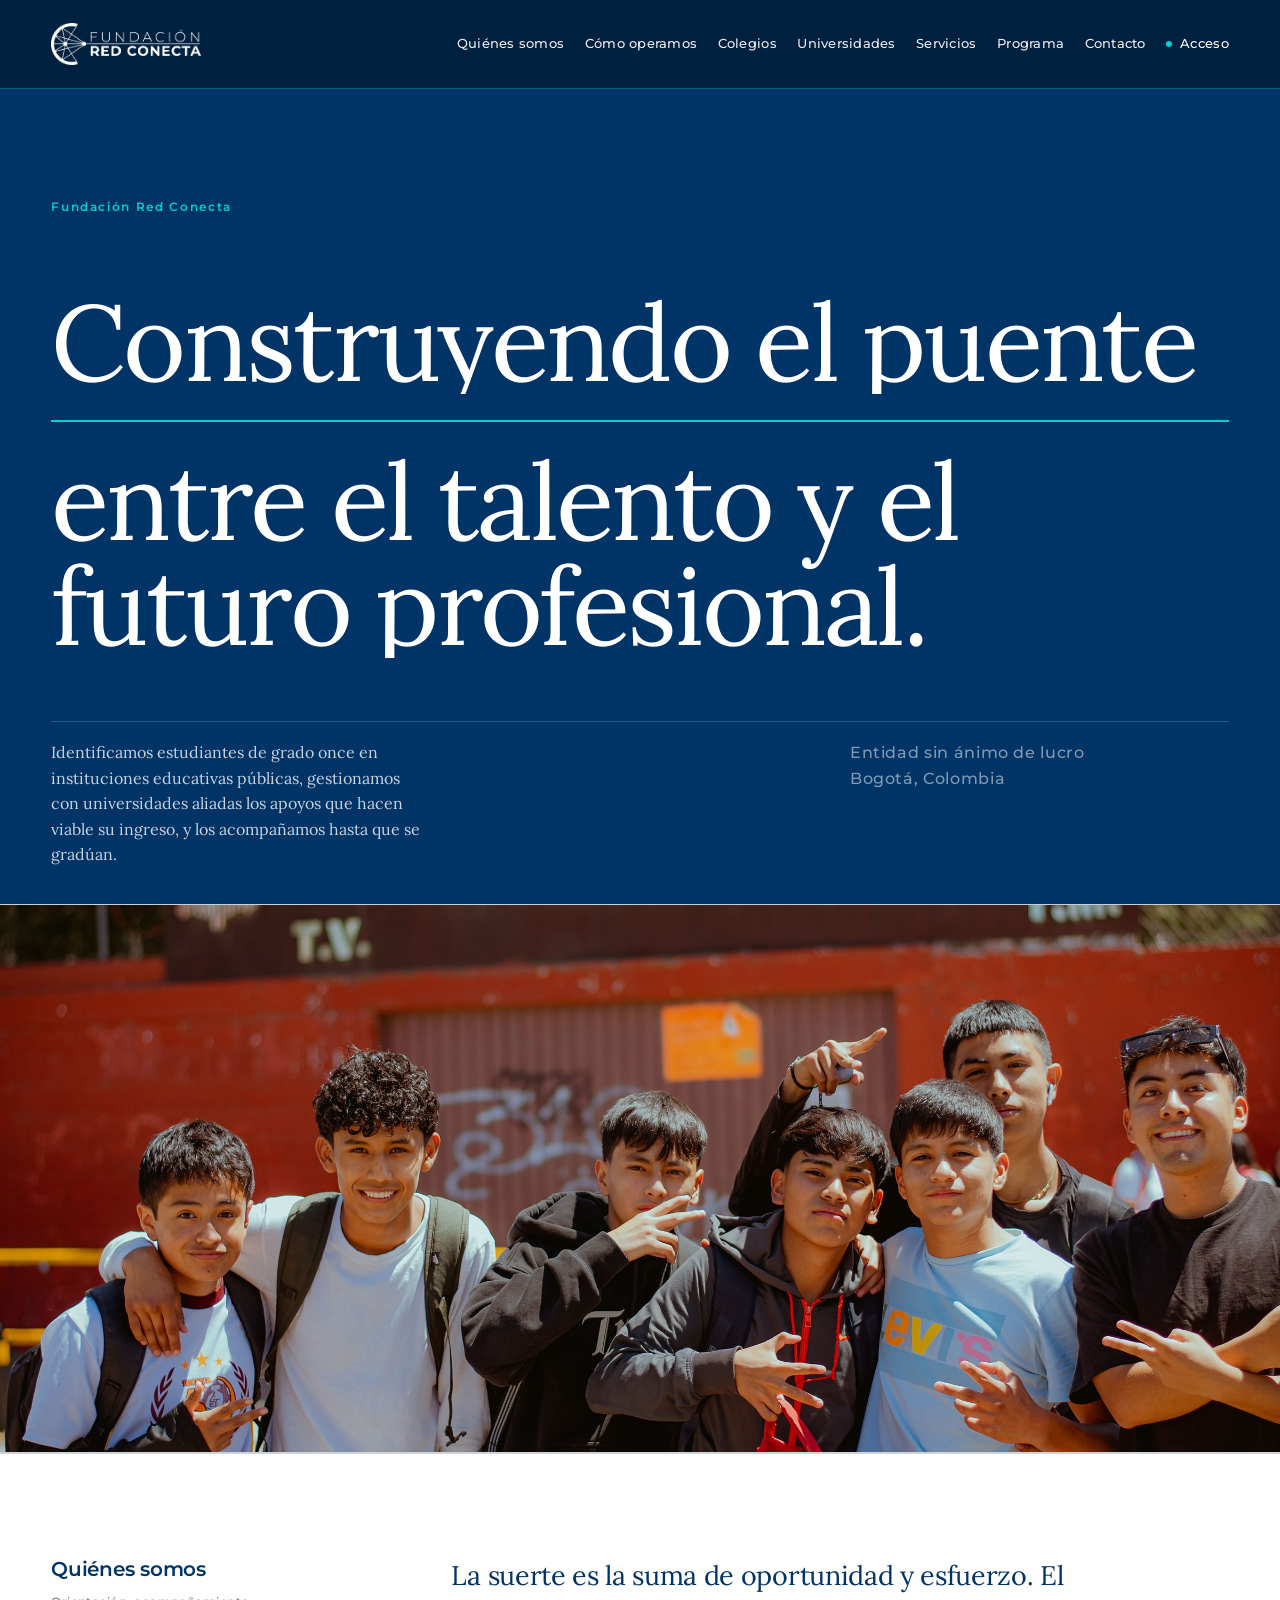
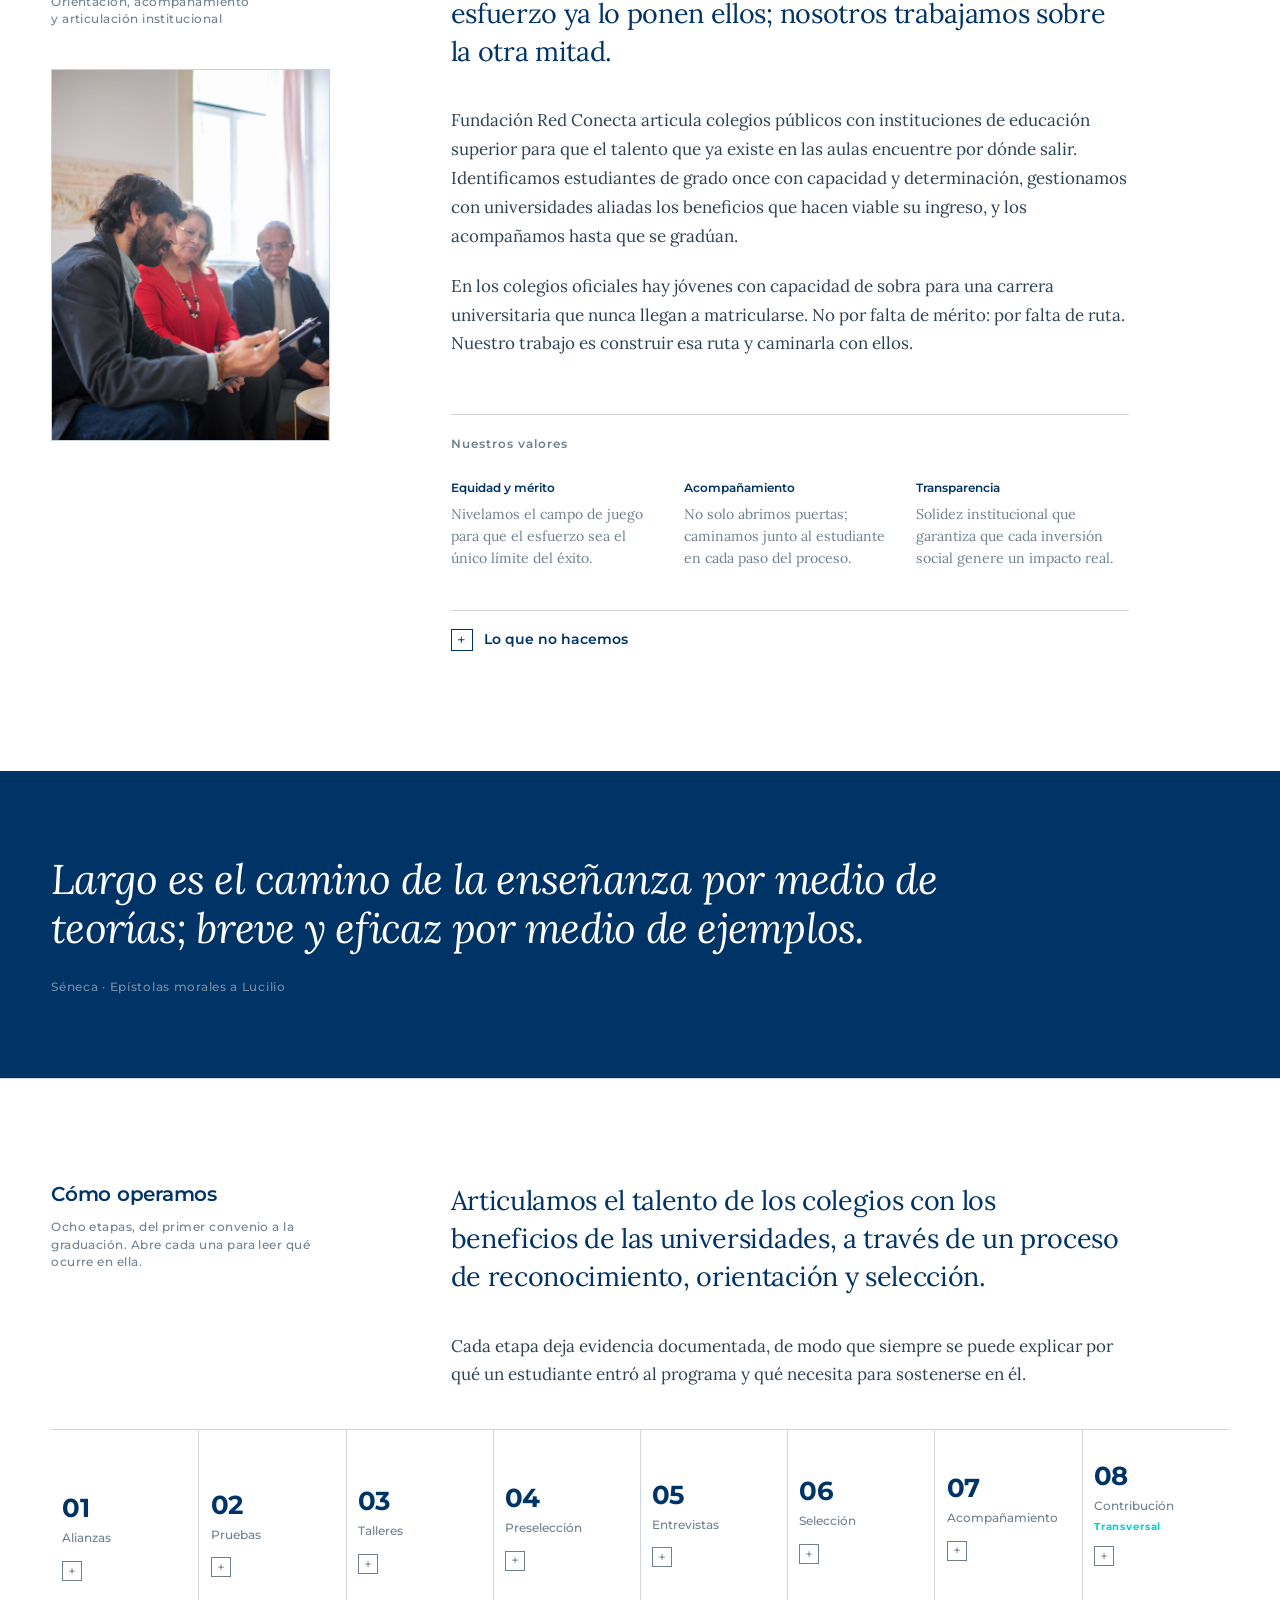
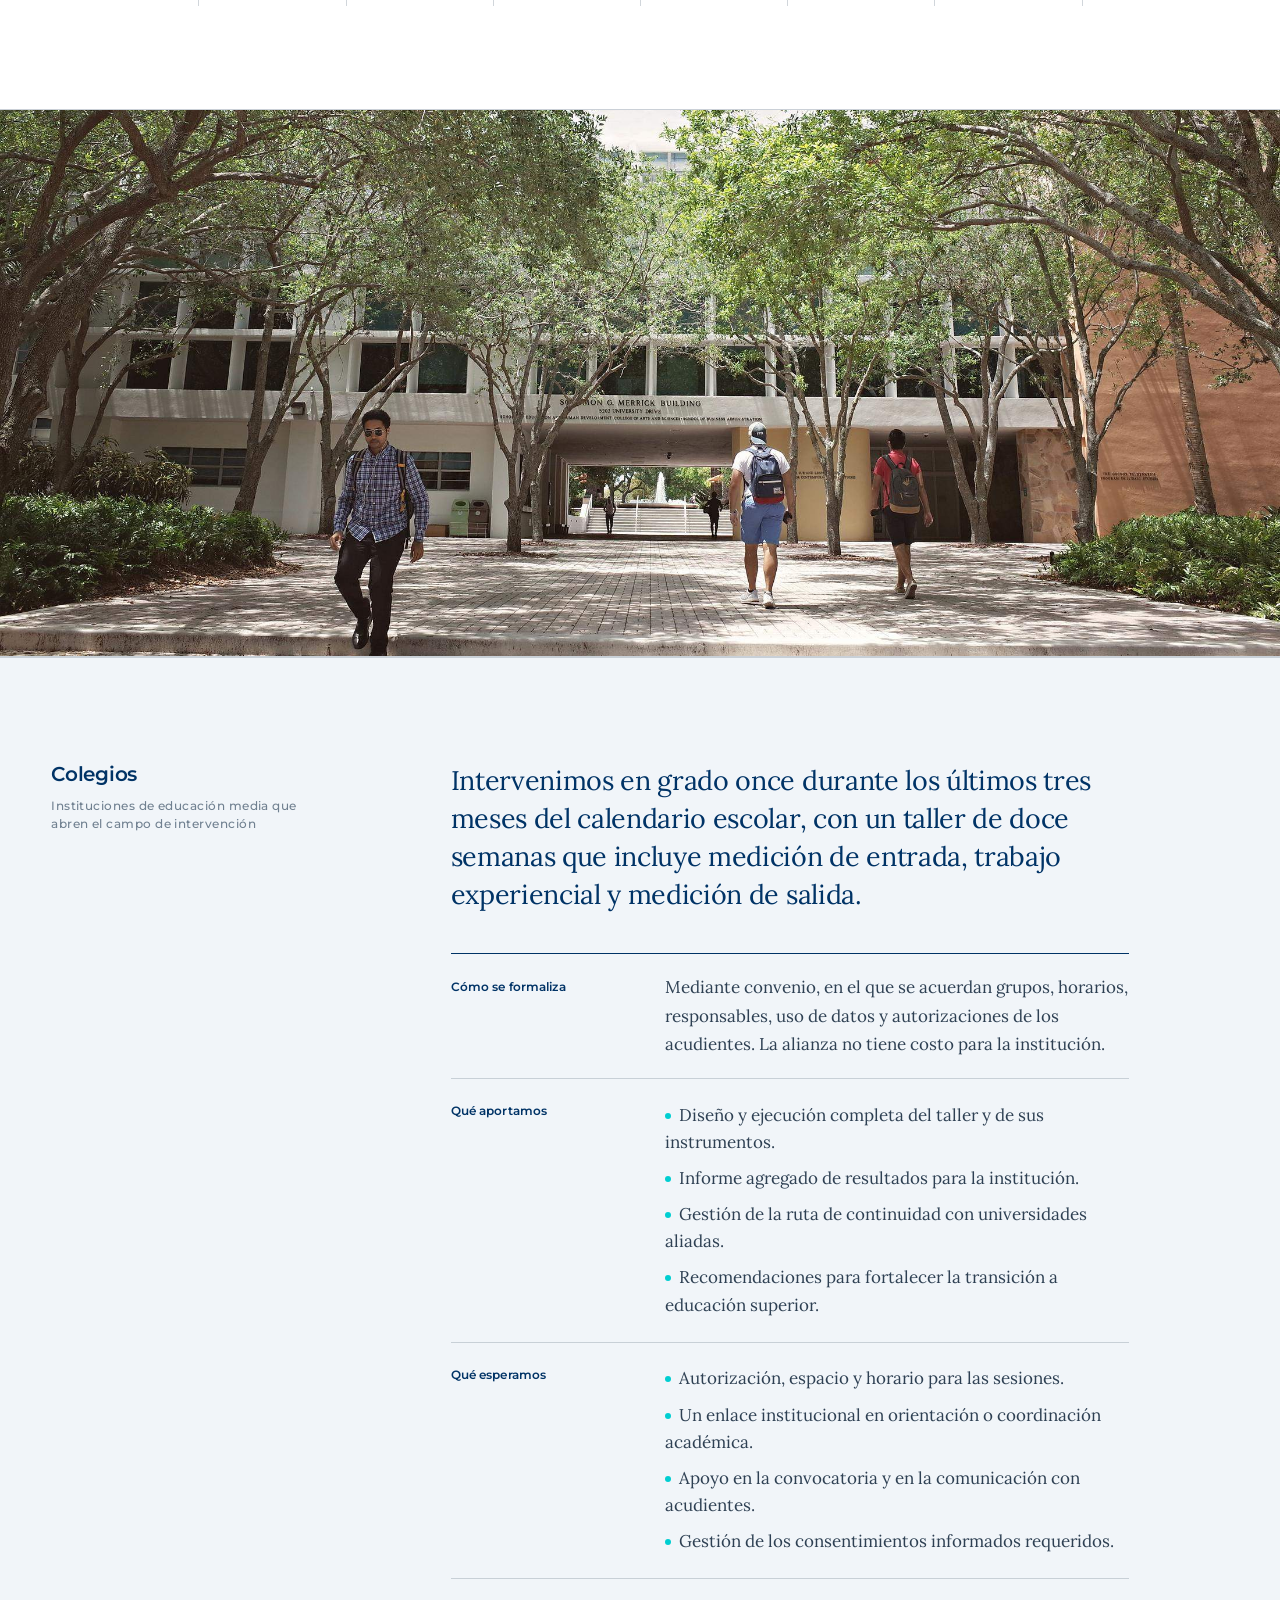
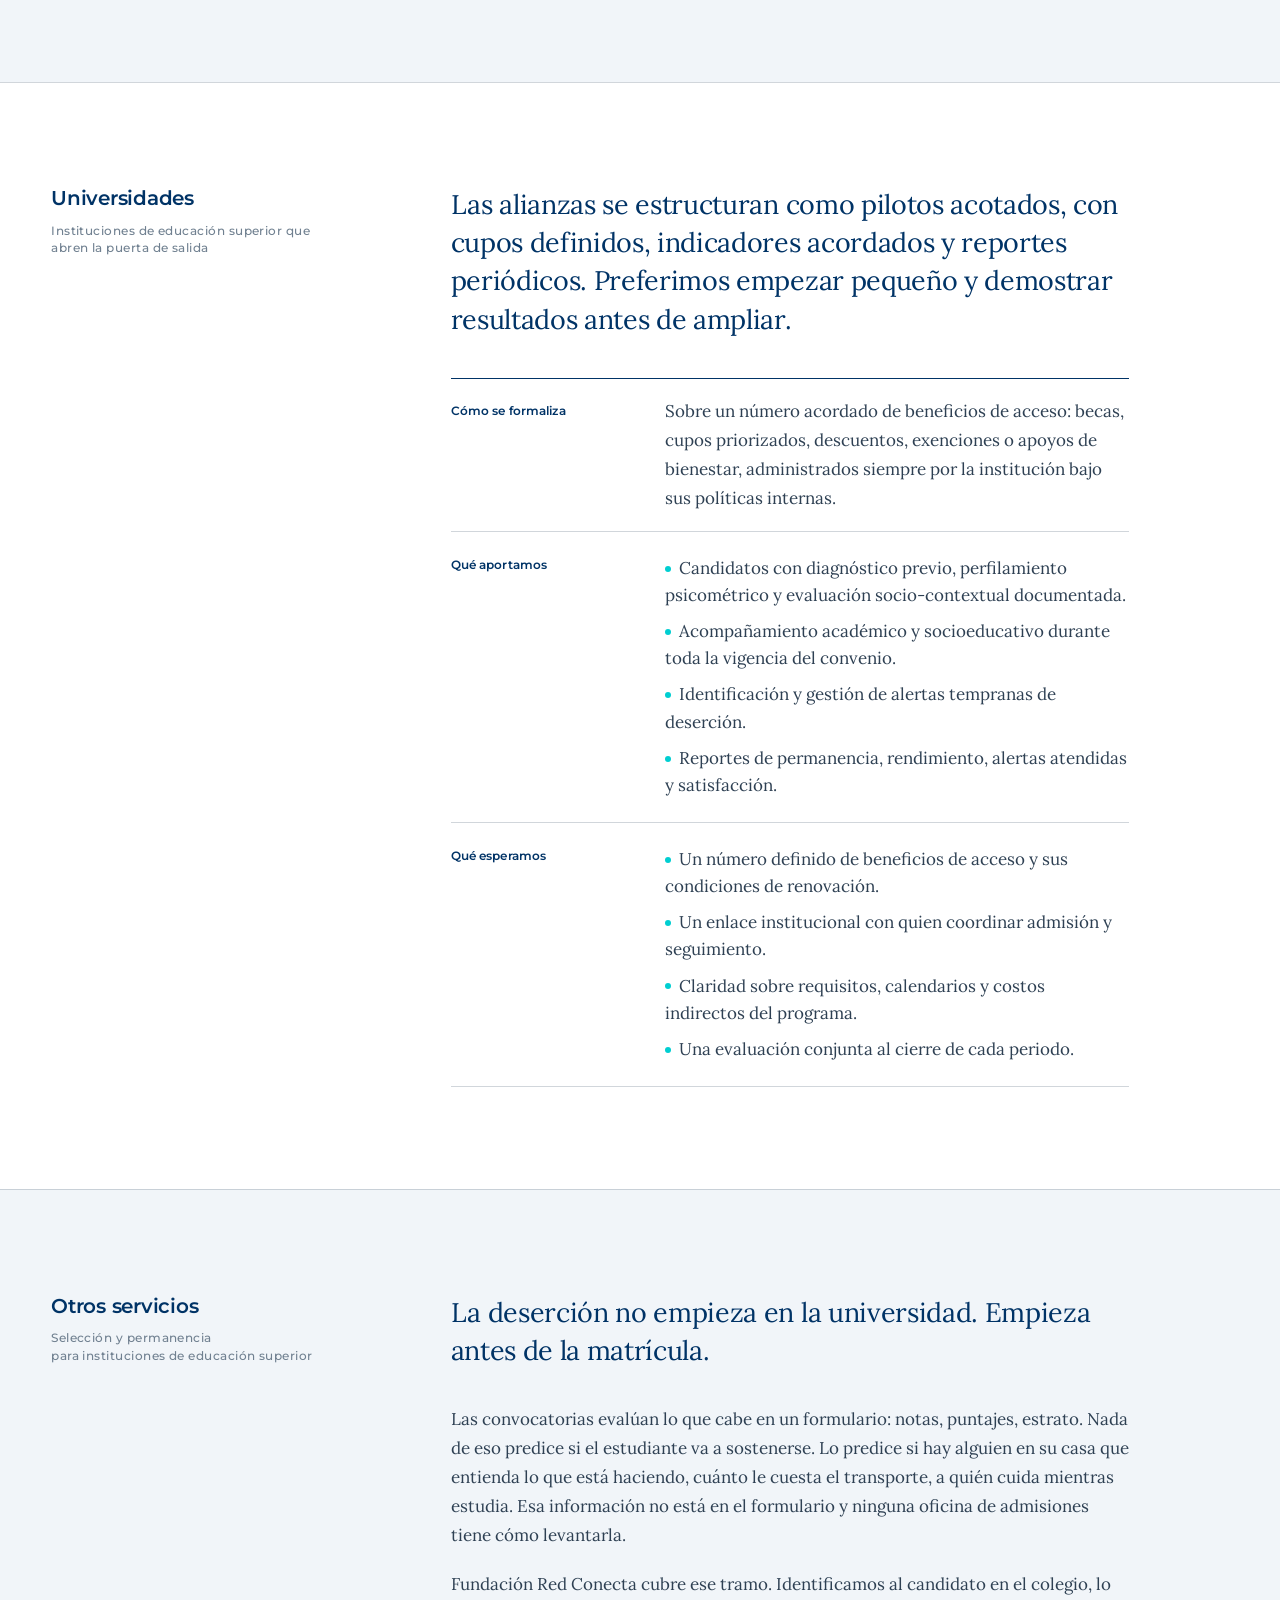
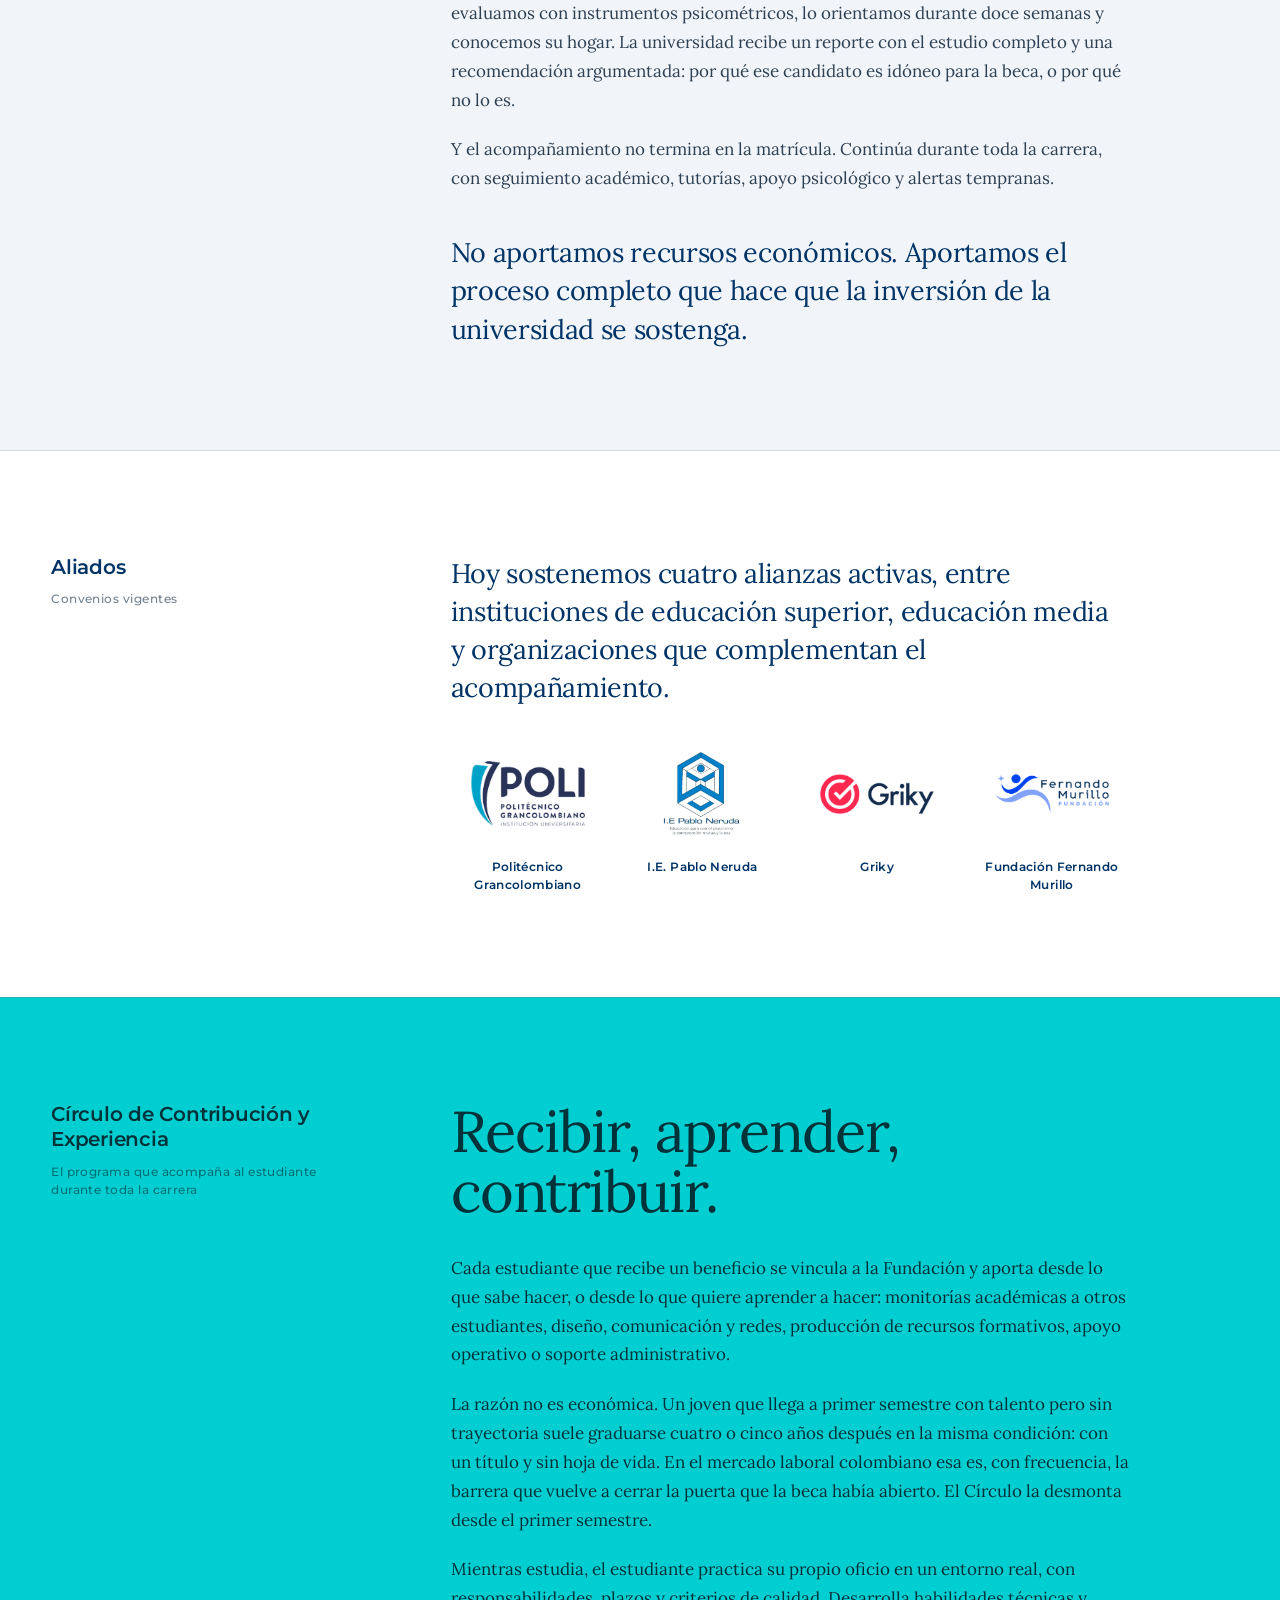
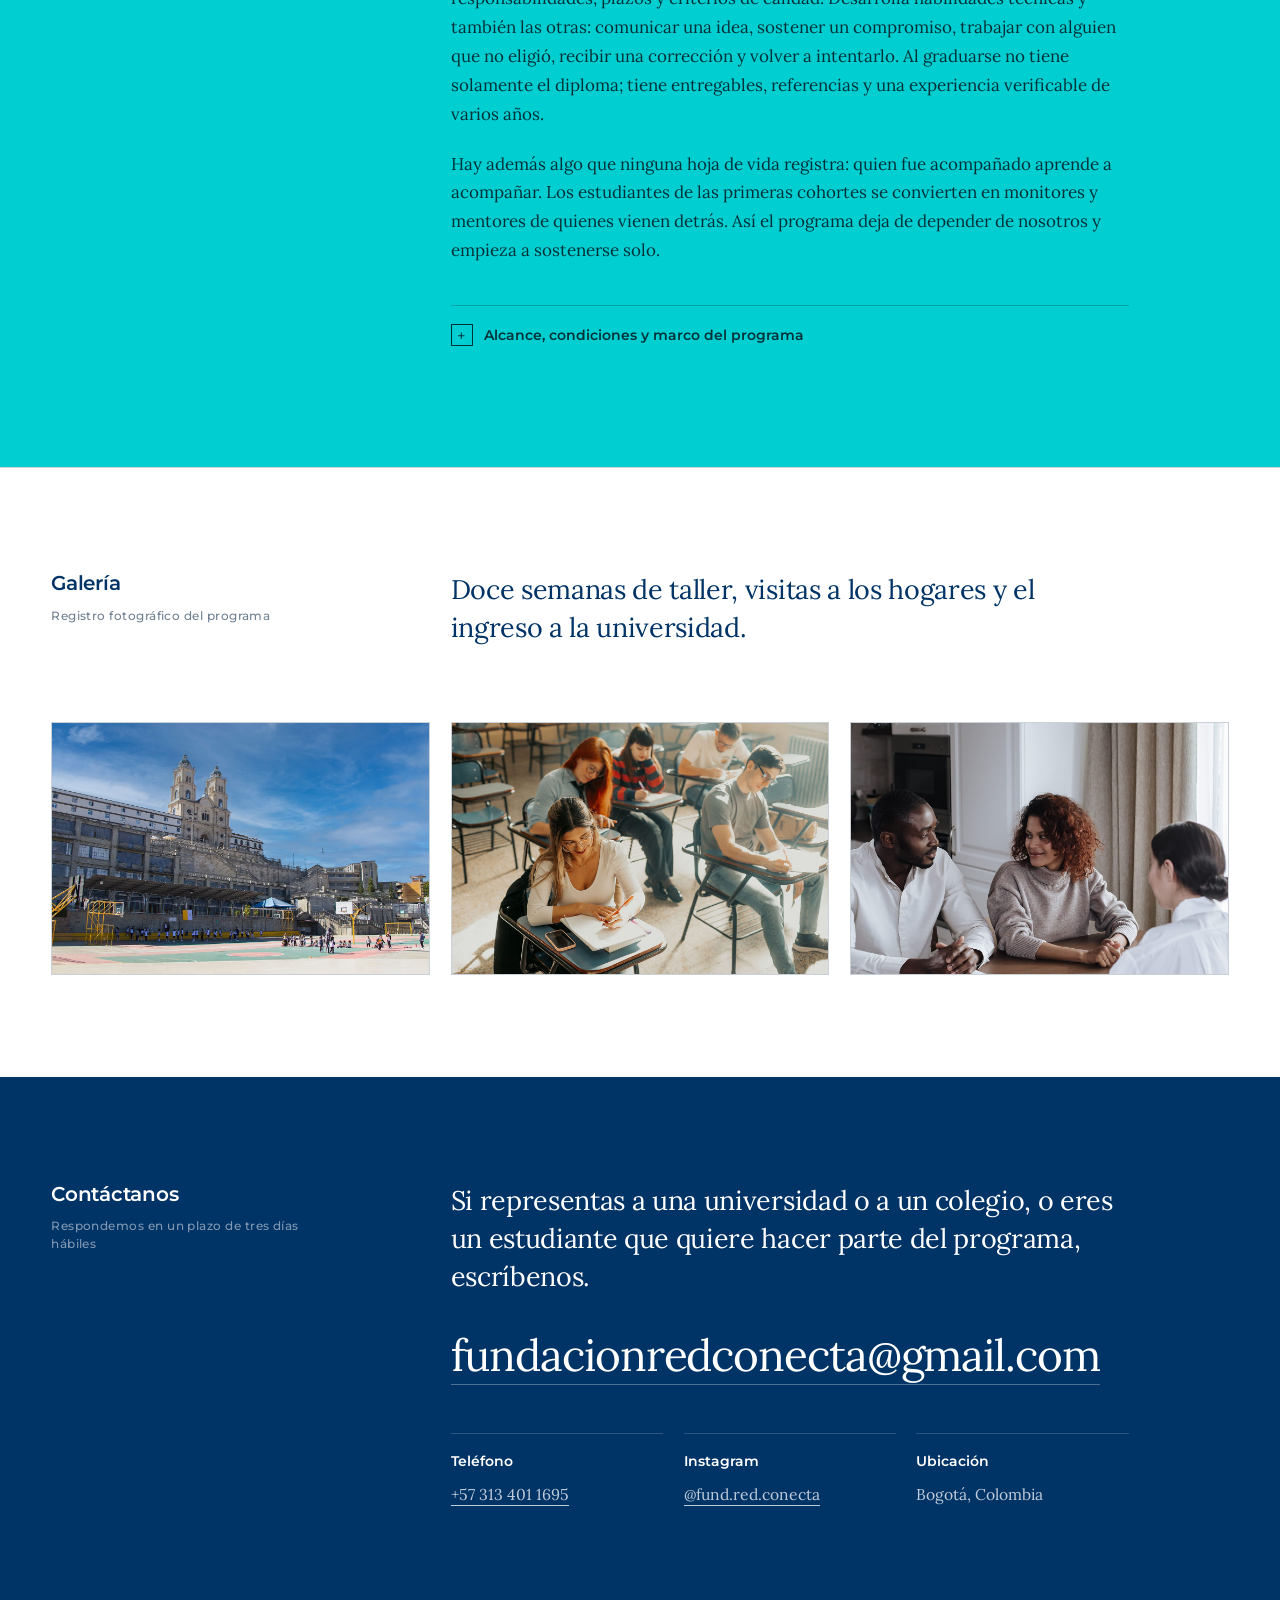
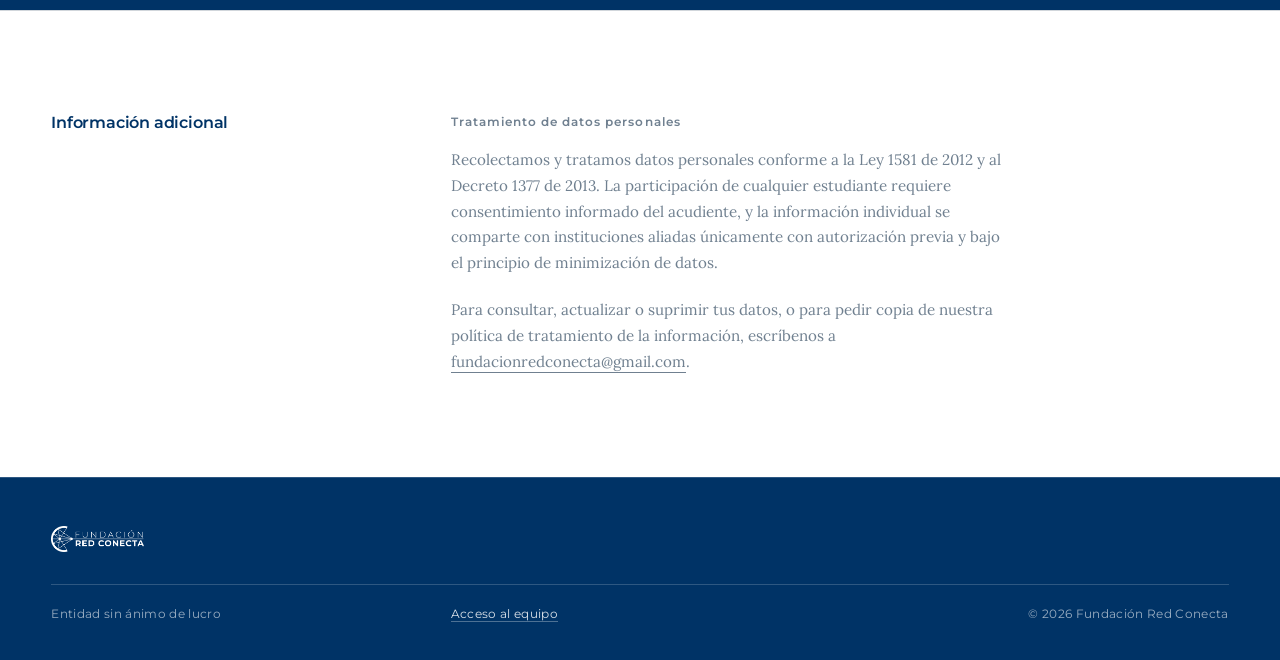
==== index.html @ 5cb2197d "Add files via upload" ====
<!DOCTYPE html>
<html lang="es">
<head>
<meta charset="utf-8">
<meta name="viewport" content="width=device-width, initial-scale=1">
<title>Fundación Red Conecta — Construyendo el puente entre el talento y el futuro profesional</title>
<meta name="description" content="Fundación Red Conecta conecta a estudiantes de grado once de instituciones públicas con becas y acompañamiento en educación superior, mediante alianzas con universidades y colegios.">
<link rel="icon" href="assets/favicon.png" type="image/png">
<link rel="apple-touch-icon" href="assets/favicon-180.png">
<link rel="canonical" href="https://fundacionredconecta.org/">
<meta property="og:type" content="website">
<meta property="og:site_name" content="Fundación Red Conecta">
<meta property="og:locale" content="es_CO">
<meta property="og:url" content="https://fundacionredconecta.org/">
<meta property="og:title" content="Fundación Red Conecta — Construyendo el puente entre el talento y el futuro profesional">
<meta property="og:description" content="Articulamos colegios públicos con universidades para que estudiantes con talento accedan a la educación superior y se sostengan hasta graduarse.">
<meta property="og:image" content="https://fundacionredconecta.org/assets/fotos/compartir.jpg">
<meta property="og:image:width" content="1200">
<meta property="og:image:height" content="630">
<meta property="og:image:alt" content="Estudiantes de grado once a la salida de su colegio">
<meta name="twitter:card" content="summary_large_image">
<meta name="twitter:title" content="Fundación Red Conecta">
<meta name="twitter:description" content="Articulamos colegios públicos con universidades para que estudiantes con talento accedan a la educación superior y se sostengan hasta graduarse.">
<meta name="twitter:image" content="https://fundacionredconecta.org/assets/fotos/compartir.jpg">

<script type="application/ld+json">
{
  "@context": "https://schema.org",
  "@type": "NGO",
  "name": "Fundación Red Conecta",
  "alternateName": "Red Conecta",
  "url": "https://fundacionredconecta.org/",
  "logo": "https://fundacionredconecta.org/assets/favicon-512.png",
  "image": "https://fundacionredconecta.org/assets/fotos/compartir.jpg",
  "slogan": "Construyendo el puente entre el talento y el futuro profesional",
  "description": "Entidad sin ánimo de lucro que articula colegios públicos con instituciones de educación superior para promover el acceso, la permanencia y la proyección educativa y laboral de estudiantes con talento y oportunidades económicas limitadas.",
  "email": "fundacionredconecta@gmail.com",
  "telephone": "+573134011695",
  "address": {
    "@type": "PostalAddress",
    "addressLocality": "Bogotá",
    "addressCountry": "CO"
  },
  "areaServed": { "@type": "Country", "name": "Colombia" },
  "sameAs": ["https://www.instagram.com/fund.red.conecta/"],
  "knowsAbout": [
    "acceso a la educación superior",
    "permanencia estudiantil",
    "orientación vocacional",
    "prevención de la deserción universitaria",
    "becas universitarias"
  ]
}
</script>
<link rel="preconnect" href="https://fonts.googleapis.com">
<link rel="preconnect" href="https://fonts.gstatic.com" crossorigin>
<link href="https://fonts.googleapis.com/css2?family=Montserrat:wght@400;500;600;700&family=Lora:ital,wght@0,400;0,500;1,400;1,500&display=swap" rel="stylesheet">
<style>
:root{
  --tinta:#003366;
  --indigo:#2E4053;
  --turquesa:#00CED1;
  --acero:#708090;
  --nube:#F1F5F9;
  --papel:#FFFFFF;
  --hilo:rgba(112,128,144,.32);
  --hilo-claro:rgba(255,255,255,.18);
  --sans:'Montserrat',system-ui,sans-serif;
  --serif:'Lora',Georgia,serif;
  --margen:clamp(1.25rem,4vw,3.5rem);
  --canal:clamp(.75rem,1.6vw,1.5rem);
}
*{box-sizing:border-box}
html{scroll-behavior:smooth;-webkit-text-size-adjust:100%}
body{
  margin:0;background:var(--papel);color:var(--indigo);
  font-family:var(--serif);font-size:1.0625rem;line-height:1.7;
  -webkit-font-smoothing:antialiased;
}
img{max-width:100%;display:block}
a{color:inherit}
:focus-visible{outline:2px solid var(--turquesa);outline-offset:4px}

/* ---------------- retícula ---------------- */
.hoja{width:100%;padding-inline:var(--margen)}
.malla{
  display:grid;grid-template-columns:repeat(12,1fr);column-gap:var(--canal);
  max-width:1560px;margin-inline:auto;
}
.col-rotulo{grid-column:1 / 4}
.col-texto{grid-column:5 / 12}
.col-ancho{grid-column:1 / -1}
@media(max-width:900px){
  .col-rotulo,.col-texto{grid-column:1 / -1}
}

/* micro-tipografía */
.meta{
  font-family:var(--sans);font-size:.72rem;font-weight:500;letter-spacing:.04em;
  color:var(--acero);line-height:1.55;
}
.nodo::before{
  content:"";display:inline-block;width:6px;height:6px;border-radius:50%;
  background:var(--turquesa);margin-right:.55rem;vertical-align:.12em;
}

/* ---------------- cabecera ---------------- */
.cabecera{
  position:sticky;top:0;z-index:80;background:#00203F;
  border-bottom:1px solid rgba(0,206,209,.35);
}
.cabecera .fila{display:flex;align-items:center;gap:2rem;height:88px;max-width:1560px;margin-inline:auto}
.cabecera img{height:42px;width:auto}
.nav{margin-left:auto;display:flex;align-items:center;gap:clamp(.85rem,1.6vw,2rem);flex-wrap:nowrap}
.nav a{
  font-family:var(--sans);font-size:.83rem;font-weight:500;letter-spacing:.02em;
  color:rgba(255,255,255,.92);text-decoration:none;padding-block:.4rem;white-space:nowrap;
  border-bottom:1px solid transparent;
}
.nav a:hover{color:#fff;border-bottom-color:var(--turquesa)}
.nav .acceso{color:#fff}
.nav .acceso::before{
  content:"";display:inline-block;width:6px;height:6px;border-radius:50%;
  background:var(--turquesa);margin-right:.5rem;vertical-align:.1em;
}
@media(max-width:1180px){.nav a{font-size:.78rem}}

/* ---------------- portada ---------------- */
.portada{
  background:var(--tinta);color:#fff;
  min-height:calc(100svh - 88px);display:flex;flex-direction:column;justify-content:flex-end;
  padding-block:clamp(4rem,12vh,8rem) clamp(1.5rem,4vh,2.5rem);
}
.titular{
  font-family:var(--serif);font-weight:400;
  font-size:clamp(2.6rem,8.4vw,7.4rem);line-height:.98;letter-spacing:-.025em;
  margin:0;
}
.titular .oculta{display:block;overflow:hidden}
.titular .oculta > span{display:block;transform:translateY(102%);animation:sube .95s cubic-bezier(.22,1,.36,1) forwards}
.titular .oculta:nth-child(1) > span{animation-delay:.05s}
.titular .oculta:nth-child(3) > span{animation-delay:.22s}
@keyframes sube{to{transform:translateY(0)}}
.regla{
  height:2px;background:var(--turquesa);margin:clamp(.9rem,2vw,1.6rem) 0;
  width:100%;transform-origin:left;transform:scaleX(0);
  animation:traza 1.1s cubic-bezier(.22,1,.36,1) .35s forwards;
}
@keyframes traza{to{transform:scaleX(1)}}
@media(prefers-reduced-motion:reduce){
  html{scroll-behavior:auto}
  .titular .oculta > span{transform:none;animation:none}
  .regla{transform:none;animation:none}
}
.entrada{
  font-family:var(--sans);font-size:.74rem;font-weight:600;letter-spacing:.14em;
  color:var(--turquesa);margin:0 0 clamp(2.5rem,8vh,5rem);
}
.pie-portada{
  margin-top:clamp(2.5rem,7vh,4.5rem);padding-top:1.1rem;border-top:1px solid var(--hilo-claro);
  display:grid;grid-template-columns:repeat(12,1fr);column-gap:var(--canal);row-gap:1.25rem;
  max-width:1560px;margin-inline:auto;width:100%;
}
.pie-portada .bloque{grid-column:span 4}
.pie-portada .bloque:last-child{grid-column:9 / -1}
@media(max-width:900px){.pie-portada .bloque,.pie-portada .bloque:last-child{grid-column:1 / -1}}
.pie-portada p{margin:0;color:rgba(255,255,255,.78);font-size:1rem;line-height:1.6}
.pie-portada .meta{color:rgba(255,255,255,.5)}

/* ---------------- secciones ---------------- */
.seccion{border-top:1px solid var(--hilo);padding-block:clamp(3.5rem,8vw,7rem)}
.seccion.oscura{background:var(--tinta);color:#fff;border-top-color:transparent}
.seccion.suave{background:var(--nube)}
.rotulo{position:sticky;top:118px;align-self:start}
@media(max-width:900px){.rotulo{position:static;margin-bottom:2rem}}
.rotulo h2{
  font-family:var(--sans);font-size:1.28rem;font-weight:600;color:var(--tinta);
  margin:0 0 .75rem;letter-spacing:-.012em;line-height:1.25;
}
.oscura .rotulo h2{color:#fff}
.oscura .meta{color:rgba(255,255,255,.5)}

.entradilla{
  font-family:var(--serif);font-size:clamp(1.25rem,2.1vw,1.72rem);line-height:1.42;
  color:var(--tinta);margin:0 0 2.25rem;letter-spacing:-.012em;
}
.oscura .entradilla{color:#fff}
.parrafo{max-width:62ch;margin:0 0 1.3rem}
.parrafo:last-child{margin-bottom:0}
h3{
  font-family:var(--sans);font-size:.82rem;font-weight:600;letter-spacing:.02em;
  color:var(--tinta);margin:2.75rem 0 1rem;padding-top:.9rem;border-top:1px solid var(--hilo);
}
.oscura h3{color:#fff;border-top-color:var(--hilo-claro)}

.lista{list-style:none;margin:0;padding:0;max-width:62ch}
.lista li{padding:.7rem 0;border-bottom:1px solid var(--hilo);font-size:1.02rem;line-height:1.6}
.oscura .lista li{border-bottom-color:var(--hilo-claro)}

/* valores en tres columnas */
.tercios{display:grid;grid-template-columns:repeat(3,1fr);column-gap:var(--canal);row-gap:2rem;margin-top:.5rem}
@media(max-width:820px){.tercios{grid-template-columns:1fr}}
.tercios > div{border-top:1px solid var(--hilo);padding-top:1rem}
.tercios h4{font-family:var(--sans);font-size:.88rem;font-weight:600;color:var(--tinta);margin:0 0 .5rem}
.tercios p{margin:0;font-size:.98rem;line-height:1.6}

/* ---------------- declaración ---------------- */
.declaracion{background:var(--tinta);color:#fff;padding-block:clamp(3rem,6.5vw,5.25rem)}
.declaracion p{
  font-family:var(--serif);font-style:italic;font-weight:400;
  font-size:clamp(1.4rem,3.35vw,2.6rem);line-height:1.18;letter-spacing:-.018em;
  margin:0;max-width:36ch;
}
.declaracion .firma{
  font-style:normal;font-family:var(--sans);font-size:.74rem;font-weight:500;
  letter-spacing:.06em;color:rgba(255,255,255,.45);margin-top:1.75rem;max-width:none;
}

/* ---------------- ruta de 8 etapas ---------------- */
.tira{display:grid;grid-template-columns:repeat(8,1fr);border-top:1px solid var(--hilo);margin-top:2.5rem}
.tira button{
  appearance:none;background:none;border:0;border-left:1px solid var(--hilo);
  text-align:left;cursor:pointer;font-family:var(--sans);color:var(--acero);
  padding:1.1rem .7rem 1.6rem;display:block;
}
.tira button:first-child{border-left:0}
.tira button:hover{background:rgba(0,206,209,.07)}
.tira .cifra{display:block;font-size:1.65rem;font-weight:700;color:var(--tinta);line-height:1;letter-spacing:-.03em}
.tira .rot{display:block;font-size:.74rem;font-weight:500;margin-top:.6rem;line-height:1.3}
.tira button[aria-selected="true"] .cifra{color:var(--turquesa)}
.tira button[aria-selected="true"] .rot{color:var(--tinta);font-weight:600}
.detalle{border-top:1px solid var(--tinta);padding-top:1.5rem;margin-top:0;display:none}
.detalle.visible{display:block}
.detalle h4{font-family:var(--sans);font-size:.95rem;font-weight:600;color:var(--tinta);margin:0 0 .7rem}
.detalle p{margin:0;max-width:58ch}
.tira-movil{display:none}
@media(max-width:820px){
  .tira,.detalle{display:none}
  .tira-movil{display:block;margin-top:2rem;border-top:1px solid var(--hilo)}
  .tira-movil div{padding:1.1rem 0;border-bottom:1px solid var(--hilo)}
  .tira-movil b{font-family:var(--sans);font-size:1.1rem;font-weight:700;color:var(--turquesa);letter-spacing:-.02em}
  .tira-movil strong{font-family:var(--sans);font-size:.95rem;color:var(--tinta);display:block;margin:.15rem 0 .4rem}
  .tira-movil span{font-size:1rem;line-height:1.6}
}

/* ---------------- alianzas (tablas) ---------------- */
.tabla{border-top:1px solid var(--tinta);margin-top:2.5rem}
.tabla .fila{
  display:grid;grid-template-columns:minmax(150px,1fr) 2.4fr;column-gap:var(--canal);
  padding:1.15rem 0;border-bottom:1px solid var(--hilo);align-items:start;
}
.tabla .clave{font-family:var(--sans);font-size:.78rem;font-weight:600;color:var(--tinta);letter-spacing:.01em;padding-top:.2rem}
.tabla .valor{margin:0}
.tabla .valor ul{list-style:none;margin:0;padding:0}
.tabla .valor li{padding:.28rem 0;line-height:1.6}
@media(max-width:680px){
  .tabla .fila{grid-template-columns:1fr;row-gap:.5rem}
}
.titulo-aliado{
  font-family:var(--serif);font-size:clamp(1.5rem,3.2vw,2.4rem);font-weight:400;
  letter-spacing:-.02em;color:var(--tinta);margin:4rem 0 0;line-height:1.15;
}
.titulo-aliado:first-of-type{margin-top:1rem}

/* ---------------- bloque turquesa ---------------- */
.turquesa{background:var(--turquesa);color:#00323a}
.turquesa .rotulo h2{color:#00323a}
.turquesa .meta{color:rgba(0,50,58,.6)}
.turquesa .entradilla{color:#00323a}
.turquesa h3{color:#00323a;border-top-color:rgba(0,50,58,.28)}
.turquesa .lista li{border-bottom-color:rgba(0,50,58,.22)}
.turquesa .titulo-grande{
  font-family:var(--serif);font-size:clamp(2rem,5vw,3.6rem);line-height:1.05;
  letter-spacing:-.025em;margin:0 0 2rem;font-weight:400;
}

/* ---------------- contacto ---------------- */
.correo{
  display:inline-block;font-family:var(--serif);font-weight:400;text-decoration:none;
  font-size:clamp(1.25rem,3.5vw,2.75rem);line-height:1.1;letter-spacing:-.025em;
  color:#fff;border-bottom:1px solid rgba(255,255,255,.3);padding-bottom:.1em;
  word-break:break-word;
}
.correo:hover{color:var(--turquesa);border-bottom-color:var(--turquesa)}

/* ---------------- pie ---------------- */
.pie{background:var(--tinta);color:rgba(255,255,255,.6);padding-block:3rem 2.25rem;border-top:1px solid var(--hilo-claro)}
.pie img{height:26px;margin-bottom:2rem}
.pie .fila{
  display:grid;grid-template-columns:repeat(12,1fr);column-gap:var(--canal);row-gap:.75rem;
  border-top:1px solid var(--hilo-claro);padding-top:1.25rem;
}
.pie .fila > span{grid-column:span 4;font-family:var(--sans);font-size:.72rem;letter-spacing:.03em}
.pie .fila > span:last-child{text-align:right}
@media(max-width:820px){
  .pie .fila > span{grid-column:1 / -1}
  .pie .fila > span:last-child{text-align:left}
}
.pie a{color:rgba(255,255,255,.85);text-decoration:none;border-bottom:1px solid rgba(255,255,255,.3)}
.pie a:hover{color:var(--turquesa);border-bottom-color:var(--turquesa)}

/* ---------------- imágenes ---------------- */
.marco{
  position:relative;display:block;overflow:hidden;margin:0;
  background:rgba(0,51,102,.045);border:1px solid var(--hilo);
}
.oscura .marco,.declaracion .marco{background:rgba(255,255,255,.05);border-color:var(--hilo-claro)}
.marco img{width:100%;height:100%;object-fit:cover;display:block}
.marco.vacio img{display:none}
.pauta{display:none}
.marco.vacio .pauta{
  display:flex;position:absolute;inset:0;flex-direction:column;align-items:center;justify-content:center;
  gap:.35rem;padding:1.25rem;text-align:center;
  font-family:var(--sans);font-size:.72rem;letter-spacing:.03em;color:var(--acero);line-height:1.5;
}
.pauta b{display:block;font-weight:600;color:var(--tinta);font-size:.78rem}
figcaption{
  margin-top:.85rem;font-family:var(--sans);font-size:.72rem;letter-spacing:.03em;
  color:var(--acero);line-height:1.55;
}

/* banda a sangre completa */
.banda{width:100%;padding:0;border:0}
.banda .marco{border-left:0;border-right:0;aspect-ratio:21/9}
.banda figcaption{padding-inline:var(--margen);max-width:1560px;margin-inline:auto;padding-top:0}
@media(max-width:820px){.banda .marco{aspect-ratio:4/3}}

/* galería */
.galeria{display:grid;grid-template-columns:repeat(3,1fr);column-gap:var(--canal);row-gap:1.75rem;margin-top:2.5rem}
.galeria img{width:100%;height:100%;object-fit:cover}
.galeria .marco{aspect-ratio:3/2}
@media(max-width:820px){.galeria{grid-template-columns:1fr}}

/* franja de logotipos de aliados */
.logos{display:grid;grid-template-columns:repeat(4,1fr);column-gap:var(--canal);row-gap:1.25rem;margin-top:1.5rem}
.logos figure{margin:0}
.logos .marco{aspect-ratio:3/2;background:none;border:0}
.logos figcaption{margin-top:.9rem;color:var(--tinta);font-weight:600;text-align:center}
.logos .pauta{font-size:.66rem;padding:.7rem;gap:.2rem}
.logos .pauta b{font-size:.66rem;word-break:break-all}
.logos img{object-fit:contain;padding:.5rem 1.25rem}
@media(max-width:680px){.logos{grid-template-columns:repeat(2,1fr)}}

/* retrato dentro de la retícula */
.retrato{margin-top:2.5rem}
.retrato .marco{aspect-ratio:3/4}

/* ---------------- valores discretos ---------------- */
.bloque-valores{margin-top:3.5rem;padding-top:1.25rem;border-top:1px solid var(--hilo)}
.valores-min{
  display:grid;grid-template-columns:repeat(3,1fr);column-gap:var(--canal);row-gap:1.5rem;
  margin-top:1.4rem;
}
@media(max-width:820px){.valores-min{grid-template-columns:1fr;row-gap:1.25rem}}
.valores-min h4{font-family:var(--sans);font-size:.78rem;font-weight:600;color:var(--tinta);margin:0 0 .35rem}
.valores-min p{margin:0;font-size:.88rem;line-height:1.55;color:var(--acero)}
.rotulo-min{
  font-family:var(--sans);font-size:.72rem;font-weight:600;letter-spacing:.09em;
  color:var(--acero);margin:0;
}

/* ---------------- bloque desplegable ---------------- */
details.mas{margin-top:2.5rem;border-top:1px solid var(--hilo)}
.turquesa details.mas{border-top-color:rgba(0,50,58,.28)}
details.mas summary{
  list-style:none;cursor:pointer;padding:1.1rem 0;
  font-family:var(--sans);font-size:.85rem;font-weight:600;color:var(--tinta);
  display:flex;align-items:center;gap:.7rem;
}
details.mas summary::-webkit-details-marker{display:none}
details.mas summary::before{
  content:"+";display:inline-flex;align-items:center;justify-content:center;
  width:20px;height:20px;border:1px solid currentColor;font-weight:400;font-size:.95rem;line-height:1;
}
details.mas[open] summary::before{content:"–"}
.turquesa details.mas summary{color:#00323a}
details.mas .contenido{padding-bottom:1.5rem;max-width:62ch}
details.mas .contenido h5{
  font-family:var(--sans);font-size:.78rem;font-weight:600;margin:1.6rem 0 .5rem;
  color:var(--tinta);letter-spacing:.01em;
}
.turquesa details.mas .contenido h5{color:#00323a}
details.mas .contenido h5:first-child{margin-top:0}
details.mas .contenido p{margin:0;line-height:1.65;font-size:.98rem}

/* enlace dentro de textos */
.enlace-texto{color:inherit;border-bottom:1px solid currentColor;text-decoration:none;padding-bottom:1px}
.enlace-texto:hover{color:var(--turquesa);border-bottom-color:var(--turquesa)}
.turquesa .enlace-texto:hover{color:#003d47;border-bottom-color:#003d47}

/* etiqueta transversal en la tira */
.tira .marca{
  display:block;font-size:.6rem;font-weight:700;letter-spacing:.09em;
  color:var(--turquesa);margin-top:.4rem;
}
.tira .abrir{
  display:inline-flex;align-items:center;justify-content:center;
  width:20px;height:20px;margin-top:.9rem;
  border:1px solid var(--acero);color:var(--acero);
  font-size:.9rem;font-weight:400;line-height:1;
}
.tira button:hover .abrir{border-color:var(--tinta);color:var(--tinta)}
.tira button[aria-selected="true"] .abrir{background:var(--tinta);border-color:var(--tinta);color:#fff}

/* ---------------- menú en celular ---------------- */
.hamburguesa{
  display:none;margin-left:auto;background:none;border:0;padding:.6rem .1rem;
  cursor:pointer;width:34px;height:34px;flex-direction:column;justify-content:center;gap:5px;
}
.hamburguesa span{display:block;width:24px;height:2px;background:#fff;transition:transform .3s,opacity .2s}
.hamburguesa[aria-expanded="true"] span:nth-child(1){transform:translateY(7px) rotate(45deg)}
.hamburguesa[aria-expanded="true"] span:nth-child(2){opacity:0}
.hamburguesa[aria-expanded="true"] span:nth-child(3){transform:translateY(-7px) rotate(-45deg)}

#panel-menu{
  position:fixed;inset:0;z-index:70;background:var(--tinta);
  display:none;flex-direction:column;padding:calc(88px + 2rem) var(--margen) 2.5rem;overflow-y:auto;
}
#panel-menu.abierto{display:flex}
#panel-menu nav{display:flex;flex-direction:column}
#panel-menu a{
  font-family:var(--serif);font-size:clamp(1.5rem,6.5vw,2.1rem);font-weight:400;
  letter-spacing:-.02em;color:#fff;text-decoration:none;
  padding:.85rem 0;border-bottom:1px solid var(--hilo-claro);
  opacity:0;transform:translateY(12px);
  animation:entraMenu .45s cubic-bezier(.22,1,.36,1) forwards;
}
#panel-menu a:last-child{border-bottom:0;color:var(--turquesa)}
@keyframes entraMenu{to{opacity:1;transform:translateY(0)}}
@media(prefers-reduced-motion:reduce){
  #panel-menu a{opacity:1;transform:none;animation:none}
  .hamburguesa span{transition:none}
}
body.sin-scroll{overflow:hidden}

@media(max-width:980px){
  .hamburguesa{display:flex}
  .nav{display:none}
}
</style>
</head>
<body>

<header class="cabecera">
  <div class="hoja">
    <div class="fila">
      <a href="#inicio" aria-label="Fundación Red Conecta, inicio"><img src="assets/logo-blanco.png" alt="Fundación Red Conecta"></a>
      <nav class="nav">
        <a href="#quienes">Quiénes somos</a>
        <a href="#operamos">Cómo operamos</a>
        <a href="#colegios">Colegios</a>
        <a href="#universidades">Universidades</a>
        <a href="#servicios">Servicios</a>
        <a href="#circulo">Programa</a>
        <a href="#contacto">Contacto</a>
        <a class="acceso" href="acceso.html">Acceso</a>
      </nav>
      <button class="hamburguesa" id="btn-menu" type="button"
              aria-label="Abrir menú" aria-expanded="false" aria-controls="panel-menu">
        <span></span><span></span><span></span>
      </button>
    </div>
  </div>
</header>

<div id="panel-menu" role="dialog" aria-modal="true" aria-label="Menú de navegación">
  <nav id="enlaces-menu"></nav>
</div>

<!-- ============ PORTADA ============ -->
<section class="portada">
  <div class="hoja" style="width:100%">
    <div style="max-width:1560px;margin-inline:auto">
      <p class="entrada">Fundación Red Conecta</p>
      <h1 class="titular">
        <span class="oculta"><span>Construyendo el puente</span></span>
        <div class="regla" aria-hidden="true"></div>
        <span class="oculta"><span>entre el talento y el futuro profesional.</span></span>
      </h1>
    </div>
    <div class="pie-portada">
      <div class="bloque">
        <p>Identificamos estudiantes de grado once en instituciones educativas públicas, gestionamos con universidades aliadas los apoyos que hacen viable su ingreso, y los acompañamos hasta que se gradúan.</p>
      </div>
      <div class="bloque">
        <p class="meta">Entidad sin ánimo de lucro<br>Bogotá, Colombia</p>
      </div>
    </div>
  </div>
</section>


<!-- ============ IMAGEN DE APERTURA ============ -->
<section class="banda">
  <figure class="marco "><img src="assets/fotos/apertura.jpg" alt="Grupo de estudiantes de bachillerato a la salida de su colegio" onerror="this.closest('.marco').classList.add('vacio')"><span class="pauta"><b>assets/fotos/apertura.jpg</b>2400 × 1030 px · horizontal</span></figure>
</section>

<!-- ============ QUIÉNES SOMOS ============ -->
<section class="seccion" id="quienes">
  <div class="hoja">
    <div class="malla">
      <div class="col-rotulo rotulo">
        <h2>Quiénes somos</h2>
        <p class="meta">Orientación, acompañamiento<br>y articulación institucional</p>

        <div class="retrato"><figure class="marco "><img src="assets/fotos/equipo.jpg" alt="Entrevista de acompañamiento con una familia" onerror="this.closest('.marco').classList.add('vacio')"><span class="pauta"><b>assets/fotos/equipo.jpg</b>1200 × 1600 px · vertical</span></figure></div>
      </div>
      <div class="col-texto">
        <p class="entradilla">La suerte es la suma de oportunidad y esfuerzo. El esfuerzo ya lo ponen ellos; nosotros trabajamos sobre la otra mitad.</p>
        <p class="parrafo">Fundación Red Conecta articula colegios públicos con instituciones de educación superior para que el talento que ya existe en las aulas encuentre por dónde salir. Identificamos estudiantes de grado once con capacidad y determinación, gestionamos con universidades aliadas los beneficios que hacen viable su ingreso, y los acompañamos hasta que se gradúan.</p>
        <p class="parrafo">En los colegios oficiales hay jóvenes con capacidad de sobra para una carrera universitaria que nunca llegan a matricularse. No por falta de mérito: por falta de ruta. Nuestro trabajo es construir esa ruta y caminarla con ellos.</p>

        <div class="bloque-valores">
        <p class="rotulo-min">Nuestros valores</p>
        <div class="valores-min">
          <div>
            <h4>Equidad y mérito</h4>
            <p>Nivelamos el campo de juego para que el esfuerzo sea el único límite del éxito.</p>
          </div>
          <div>
            <h4>Acompañamiento</h4>
            <p>No solo abrimos puertas; caminamos junto al estudiante en cada paso del proceso.</p>
          </div>
          <div>
            <h4>Transparencia</h4>
            <p>Solidez institucional que garantiza que cada inversión social genere un impacto real.</p>
          </div>
        </div>
        </div>

        <details class="mas">
          <summary>Lo que no hacemos</summary>
          <div class="contenido">
            <p>La Fundación no imparte educación formal ni no formal, y no otorga títulos ni certificaciones académicas. Nuestra actuación se enmarca en la educación informal: orientación, mentoría, acompañamiento y seguimiento, complementarios a los procesos de las instituciones legalmente autorizadas.</p>
            <p style="margin-top:1rem">No reemplazamos funciones académicas, administrativas ni de bienestar de las universidades aliadas. Los beneficios de acceso son administrados directamente por cada institución, bajo sus políticas internas.</p>
          </div>
        </details>
      </div>
    </div>
  </div>
</section>

<!-- ============ DECLARACIÓN ============ -->
<section class="declaracion">
  <div class="hoja">
    <div style="max-width:1560px;margin-inline:auto">
      <p>Largo es el camino de la enseñanza por medio de teorías; breve y eficaz por medio de ejemplos.</p>
      <p class="firma">Séneca · Epístolas morales a Lucilio</p>
    </div>
  </div>
</section>

<!-- ============ CÓMO OPERAMOS ============ -->
<section class="seccion" id="operamos">
  <div class="hoja">
    <div class="malla">
      <div class="col-rotulo rotulo">
        <h2>Cómo operamos</h2>
        <p class="meta">Ocho etapas, del primer convenio a la graduación. Abre cada una para leer qué ocurre en ella.</p>
      </div>
      <div class="col-texto">
        <p class="entradilla">Articulamos el talento de los colegios con los beneficios de las universidades, a través de un proceso de reconocimiento, orientación y selección.</p>
        <p class="parrafo">Cada etapa deja evidencia documentada, de modo que siempre se puede explicar por qué un estudiante entró al programa y qué necesita para sostenerse en él.</p>
      </div>
      <div class="col-ancho">
        <div class="tira" id="tira" role="tablist" aria-label="Etapas del proceso"></div>
      </div>
      <div class="col-ancho">
        <div class="detalle" id="detalle" role="region" aria-live="polite">
          <h4 id="detalle-titulo"></h4>
          <p id="detalle-texto"></p>
        </div>
        <div class="tira-movil" id="tira-movil"></div>
      </div>
    </div>
  </div>
</section>

<!-- ============ IMAGEN DEL PROCESO ============ -->
<section class="banda">
  <figure class="marco "><img src="assets/fotos/proceso.jpg" alt="Estudiantes caminando por el campus de una universidad" onerror="this.closest('.marco').classList.add('vacio')"><span class="pauta"><b>assets/fotos/proceso.jpg</b>2400 × 1030 px · horizontal</span></figure>
</section>

<!-- ============ COLEGIOS ============ -->
<section class="seccion suave" id="colegios">
  <div class="hoja">
    <div class="malla">
      <div class="col-rotulo rotulo">
        <h2>Colegios</h2>
        <p class="meta">Instituciones de educación media que abren el campo de intervención</p>
      </div>
      <div class="col-texto">
        <p class="entradilla">Intervenimos en grado once durante los últimos tres meses del calendario escolar, con un taller de doce semanas que incluye medición de entrada, trabajo experiencial y medición de salida.</p>

        <div class="tabla">
          <div class="fila">
            <div class="clave">Cómo se formaliza</div>
            <p class="valor">Mediante convenio, en el que se acuerdan grupos, horarios, responsables, uso de datos y autorizaciones de los acudientes. La alianza no tiene costo para la institución.</p>
          </div>
          <div class="fila">
            <div class="clave">Qué aportamos</div>
            <div class="valor"><ul>
              <li class="nodo">Diseño y ejecución completa del taller y de sus instrumentos.</li>
              <li class="nodo">Informe agregado de resultados para la institución.</li>
              <li class="nodo">Gestión de la ruta de continuidad con universidades aliadas.</li>
              <li class="nodo">Recomendaciones para fortalecer la transición a educación superior.</li>
            </ul></div>
          </div>
          <div class="fila">
            <div class="clave">Qué esperamos</div>
            <div class="valor"><ul>
              <li class="nodo">Autorización, espacio y horario para las sesiones.</li>
              <li class="nodo">Un enlace institucional en orientación o coordinación académica.</li>
              <li class="nodo">Apoyo en la convocatoria y en la comunicación con acudientes.</li>
              <li class="nodo">Gestión de los consentimientos informados requeridos.</li>
            </ul></div>
          </div>
        </div>
      </div>
    </div>
  </div>
</section>

<!-- ============ UNIVERSIDADES ============ -->
<section class="seccion" id="universidades">
  <div class="hoja">
    <div class="malla">
      <div class="col-rotulo rotulo">
        <h2>Universidades</h2>
        <p class="meta">Instituciones de educación superior que abren la puerta de salida</p>
      </div>
      <div class="col-texto">
        <p class="entradilla">Las alianzas se estructuran como pilotos acotados, con cupos definidos, indicadores acordados y reportes periódicos. Preferimos empezar pequeño y demostrar resultados antes de ampliar.</p>

        <div class="tabla">
          <div class="fila">
            <div class="clave">Cómo se formaliza</div>
            <p class="valor">Sobre un número acordado de beneficios de acceso: becas, cupos priorizados, descuentos, exenciones o apoyos de bienestar, administrados siempre por la institución bajo sus políticas internas.</p>
          </div>
          <div class="fila">
            <div class="clave">Qué aportamos</div>
            <div class="valor"><ul>
              <li class="nodo">Candidatos con diagnóstico previo, perfilamiento psicométrico y evaluación socio-contextual documentada.</li>
              <li class="nodo">Acompañamiento académico y socioeducativo durante toda la vigencia del convenio.</li>
              <li class="nodo">Identificación y gestión de alertas tempranas de deserción.</li>
              <li class="nodo">Reportes de permanencia, rendimiento, alertas atendidas y satisfacción.</li>
            </ul></div>
          </div>
          <div class="fila">
            <div class="clave">Qué esperamos</div>
            <div class="valor"><ul>
              <li class="nodo">Un número definido de beneficios de acceso y sus condiciones de renovación.</li>
              <li class="nodo">Un enlace institucional con quien coordinar admisión y seguimiento.</li>
              <li class="nodo">Claridad sobre requisitos, calendarios y costos indirectos del programa.</li>
              <li class="nodo">Una evaluación conjunta al cierre de cada periodo.</li>
            </ul></div>
          </div>
        </div>
      </div>
    </div>
  </div>
</section>


<!-- ============ OTROS SERVICIOS ============ -->
<section class="seccion suave" id="servicios">
  <div class="hoja">
    <div class="malla">
      <div class="col-rotulo rotulo">
        <h2>Otros servicios</h2>
        <p class="meta">Selección y permanencia<br>para instituciones de educación superior</p>
      </div>
      <div class="col-texto">
        <p class="entradilla">La deserción no empieza en la universidad. Empieza antes de la matrícula.</p>

        <p class="parrafo">Las convocatorias evalúan lo que cabe en un formulario: notas, puntajes, estrato. Nada de eso predice si el estudiante va a sostenerse. Lo predice si hay alguien en su casa que entienda lo que está haciendo, cuánto le cuesta el transporte, a quién cuida mientras estudia. Esa información no está en el formulario y ninguna oficina de admisiones tiene cómo levantarla.</p>

        <p class="parrafo">Fundación Red Conecta cubre ese tramo. Identificamos al candidato en el colegio, lo evaluamos con instrumentos psicométricos, lo orientamos durante doce semanas y conocemos su hogar. La universidad recibe un reporte con el estudio completo y una recomendación argumentada: por qué ese candidato es idóneo para la beca, o por qué no lo es.</p>

        <p class="parrafo">Y el acompañamiento no termina en la matrícula. Continúa durante toda la carrera, con seguimiento académico, tutorías, apoyo psicológico y alertas tempranas.</p>

        <p class="entradilla" style="margin:2.5rem 0 0">No aportamos recursos económicos. Aportamos el proceso completo que hace que la inversión de la universidad se sostenga.</p>
      </div>
    </div>
  </div>
</section>

<!-- ============ ALIADOS ============ -->
<section class="seccion" id="aliados">
  <div class="hoja">
    <div class="malla">
      <div class="col-rotulo rotulo">
        <h2>Aliados</h2>
        <p class="meta">Convenios vigentes</p>
      </div>
      <div class="col-texto">
        <p class="entradilla">Hoy sostenemos cuatro alianzas activas, entre instituciones de educación superior, educación media y organizaciones que complementan el acompañamiento.</p>
        <div class="logos">
          <figure class="aliado">
            <div class="marco"><img src="assets/logos/politecnico-grancolombiano.png" alt="Politécnico Grancolombiano"
              onerror="this.closest('.marco').classList.add('vacio')"><span class="pauta"><b>assets/logos/politecnico-grancolombiano</b>SVG o PNG transparente</span></div>
            <figcaption>Politécnico Grancolombiano</figcaption>
          </figure>
          <figure class="aliado">
            <div class="marco"><img src="assets/logos/ie-pablo-neruda.png" alt="I.E. Pablo Neruda"
              onerror="this.closest('.marco').classList.add('vacio')"><span class="pauta"><b>assets/logos/ie-pablo-neruda</b>SVG o PNG transparente</span></div>
            <figcaption>I.E. Pablo Neruda</figcaption>
          </figure>
          <figure class="aliado">
            <div class="marco"><img src="assets/logos/griky.png" alt="Griky"
              onerror="this.closest('.marco').classList.add('vacio')"><span class="pauta"><b>assets/logos/griky</b>SVG o PNG transparente</span></div>
            <figcaption>Griky</figcaption>
          </figure>
          <figure class="aliado">
            <div class="marco"><img src="assets/logos/fundacion-fernando-murillo.png" alt="Fundación Fernando Murillo"
              onerror="this.closest('.marco').classList.add('vacio')"><span class="pauta"><b>assets/logos/fundacion-fernando-murillo</b>SVG o PNG transparente</span></div>
            <figcaption>Fundación Fernando Murillo</figcaption>
          </figure>
        </div>
      </div>
    </div>
  </div>
</section>

<!-- ============ CÍRCULO DE CONTRIBUCIÓN ============ -->
<section class="seccion turquesa" id="circulo">
  <div class="hoja">
    <div class="malla">
      <div class="col-rotulo rotulo">
        <h2>Círculo de Contribución y Experiencia</h2>
        <p class="meta">El programa que acompaña al estudiante durante toda la carrera</p>
      </div>
      <div class="col-texto">
        <p class="titulo-grande">Recibir, aprender, contribuir.</p>
        <p class="parrafo">Cada estudiante que recibe un beneficio se vincula a la Fundación y aporta desde lo que sabe hacer, o desde lo que quiere aprender a hacer: monitorías académicas a otros estudiantes, diseño, comunicación y redes, producción de recursos formativos, apoyo operativo o soporte administrativo.</p>

        <p class="parrafo">La razón no es económica. Un joven que llega a primer semestre con talento pero sin trayectoria suele graduarse cuatro o cinco años después en la misma condición: con un título y sin hoja de vida. En el mercado laboral colombiano esa es, con frecuencia, la barrera que vuelve a cerrar la puerta que la beca había abierto. El Círculo la desmonta desde el primer semestre.</p>

        <p class="parrafo">Mientras estudia, el estudiante practica su propio oficio en un entorno real, con responsabilidades, plazos y criterios de calidad. Desarrolla habilidades técnicas y también las otras: comunicar una idea, sostener un compromiso, trabajar con alguien que no eligió, recibir una corrección y volver a intentarlo. Al graduarse no tiene solamente el diploma; tiene entregables, referencias y una experiencia verificable de varios años.</p>

        <p class="parrafo">Hay además algo que ninguna hoja de vida registra: quien fue acompañado aprende a acompañar. Los estudiantes de las primeras cohortes se convierten en monitores y mentores de quienes vienen detrás. Así el programa deja de depender de nosotros y empieza a sostenerse solo.</p>

        <details class="mas">
          <summary>Alcance, condiciones y marco del programa</summary>
          <div class="contenido">
            <h5>Naturaleza del vínculo</h5>
            <p>La contribución se formaliza en el Acuerdo de Vinculación y en un Plan Individual de Contribución y Experiencia. Consiste en un aporte en especie de carácter formativo, principalmente monitorías y apoyo a la operación de la Fundación, como contrapartida a los beneficios de acceso gestionados con las instituciones aliadas. No constituye relación laboral, no genera salario ni prestaciones sociales, y no sustituye funciones propias del personal de la Fundación.</p>

            <h5>Dedicación y alcance</h5>
            <p>El plan individual define entregables o dedicación por periodo, en una medida razonable frente a la carga académica del semestre. Se reduce o se reprograma en semanas de parciales y finales, y se ajusta ante cambios en la situación personal del estudiante.</p>

            <h5>Acompañamiento y aprendizaje</h5>
            <p>Toda contribución tiene un responsable de acompañamiento, criterios explícitos de calidad y retroalimentación periódica. El plan incluye objetivos de aprendizaje: la actividad solo tiene sentido si el estudiante termina el periodo sabiendo más de lo que sabía al empezarlo.</p>

            <h5>Protección del estudiante</h5>
            <p>Si la contribución interfiere con el desempeño académico, la salud o el bienestar, el plan se ajusta o se suspende por decisión conjunta. La contribución nunca opera como sanción ni como contraprestación económica, y no puede asignarse a tareas que sustituyan empleos formales.</p>

            <h5>Continuidad del beneficio</h5>
            <p>La renovación de la beca depende de los compromisos académicos acordados con la institución de educación superior, no del volumen de la contribución. Ambas cosas se acompañan por separado.</p>
          </div>
        </details>
      </div>
    </div>
  </div>
</section>

<!-- ============ GALERÍA ============ -->
<section class="seccion" id="galeria">
  <div class="hoja">
    <div class="malla">
      <div class="col-rotulo rotulo">
        <h2>Galería</h2>
        <p class="meta">Registro fotográfico del programa</p>
      </div>
      <div class="col-texto">
        <p class="entradilla">Doce semanas de taller, visitas a los hogares y el ingreso a la universidad.</p>
      </div>
      <div class="col-ancho">
        <div class="galeria">
          <figure class="marco"><img src="assets/fotos/galeria-1.jpg" alt="Patio de una institución educativa durante el descanso" onerror="this.closest('.marco').classList.add('vacio')"><span class="pauta"><b>assets/fotos/galeria-1.jpg</b>1200 × 1500 px · vertical</span></figure>
          <figure class="marco"><img src="assets/fotos/galeria-2.jpg" alt="Estudiantes presentando una prueba escrita en el aula" onerror="this.closest('.marco').classList.add('vacio')"><span class="pauta"><b>assets/fotos/galeria-2.jpg</b>1200 × 1500 px · vertical</span></figure>
          <figure class="marco"><img src="assets/fotos/galeria-3.jpg" alt="Entrevista familiar en la mesa de un hogar" onerror="this.closest('.marco').classList.add('vacio')"><span class="pauta"><b>assets/fotos/galeria-3.jpg</b>1200 × 1500 px · vertical</span></figure>
        </div>
      </div>
    </div>
  </div>
</section>

<!-- ============ CONTACTO ============ -->
<section class="seccion oscura" id="contacto">
  <div class="hoja">
    <div class="malla">
      <div class="col-rotulo rotulo">
        <h2>Contáctanos</h2>
        <p class="meta">Respondemos en un plazo de tres días hábiles</p>
      </div>
      <div class="col-texto">
        <p class="entradilla">Si representas a una universidad o a un colegio, o eres un estudiante que quiere hacer parte del programa, escríbenos.</p>
        <a class="correo" href="mailto:fundacionredconecta@gmail.com">fundacionredconecta@gmail.com</a>
        <div class="tercios" style="margin-top:3rem">
          <div style="border-top-color:var(--hilo-claro)">
            <h4 style="color:#fff">Teléfono</h4>
            <p style="color:rgba(255,255,255,.75)"><a class="enlace-texto" href="tel:+573134011695">+57 313 401 1695</a></p>
          </div>
          <div style="border-top-color:var(--hilo-claro)">
            <h4 style="color:#fff">Instagram</h4>
            <p style="color:rgba(255,255,255,.75)"><a class="enlace-texto" href="https://www.instagram.com/fund.red.conecta/" target="_blank" rel="noopener">@fund.red.conecta</a></p>
          </div>
          <div style="border-top-color:var(--hilo-claro)">
            <h4 style="color:#fff">Ubicación</h4>
            <p style="color:rgba(255,255,255,.75)">Bogotá, Colombia</p>
          </div>
        </div>
      </div>
    </div>
  </div>
</section>

<!-- ============ INFORMACIÓN ADICIONAL ============ -->
<section class="seccion" id="adicional">
  <div class="hoja">
    <div class="malla">
      <div class="col-rotulo rotulo">
        <h2 style="font-size:1rem">Información adicional</h2>
      </div>
      <div class="col-texto">
        <p class="rotulo-min" style="margin-bottom:.9rem">Tratamiento de datos personales</p>
        <p class="parrafo" style="font-size:.95rem;color:var(--acero)">Recolectamos y tratamos datos personales conforme a la Ley 1581 de 2012 y al Decreto 1377 de 2013. La participación de cualquier estudiante requiere consentimiento informado del acudiente, y la información individual se comparte con instituciones aliadas únicamente con autorización previa y bajo el principio de minimización de datos.</p>
        <p class="parrafo" style="font-size:.95rem;color:var(--acero)">Para consultar, actualizar o suprimir tus datos, o para pedir copia de nuestra política de tratamiento de la información, escríbenos a <a class="enlace-texto" href="mailto:fundacionredconecta@gmail.com">fundacionredconecta@gmail.com</a>.</p>
      </div>
    </div>
  </div>
</section>

</main>

<footer class="pie">
  <div class="hoja">
    <div style="max-width:1560px;margin-inline:auto">
      <img src="assets/logo-blanco.png" alt="Fundación Red Conecta">
      <div class="fila">
        <span>Entidad sin ánimo de lucro</span>
        <span><a href="acceso.html">Acceso al equipo</a></span>
        <span>© <span id="anio"></span> Fundación Red Conecta</span>
      </div>
    </div>
  </div>
</footer>

<script>
document.getElementById('anio').textContent = new Date().getFullYear();

/* ---------- menú de celular ---------- */
(function(){
  const btn    = document.getElementById('btn-menu');
  const panel  = document.getElementById('panel-menu');
  const destino= document.getElementById('enlaces-menu');

  // los enlaces se copian del menú principal: una sola fuente de verdad
  document.querySelectorAll('.nav a').forEach((a,i)=>{
    const c = a.cloneNode(true);
    c.style.animationDelay = (0.04 * i) + 's';
    c.addEventListener('click', cerrar);
    destino.appendChild(c);
  });

  function abrir(){
    panel.classList.add('abierto');
    btn.setAttribute('aria-expanded','true');
    btn.setAttribute('aria-label','Cerrar menú');
    document.body.classList.add('sin-scroll');
  }
  function cerrar(){
    panel.classList.remove('abierto');
    btn.setAttribute('aria-expanded','false');
    btn.setAttribute('aria-label','Abrir menú');
    document.body.classList.remove('sin-scroll');
  }
  btn.addEventListener('click', ()=> panel.classList.contains('abierto') ? cerrar() : abrir());
  document.addEventListener('keydown', e=>{ if(e.key === 'Escape') cerrar(); });
  window.addEventListener('resize', ()=>{ if(window.innerWidth > 980) cerrar(); });
})();

const ETAPAS = [
  {
    t:"Alianzas", corto:"Alianzas",
    d:"Firmamos convenio con colegios oficiales, que abren el espacio de trabajo en grado once, y con instituciones de educación superior, que definen cuántos beneficios de acceso ponen a disposición y bajo qué condiciones de renovación. Sin las dos puntas no hay ruta: una aporta el talento, la otra el destino."
  },
  {
    t:"Pruebas psicométricas", corto:"Pruebas",
    d:"Aplicamos una batería de instrumentos al inicio del proceso y la repetimos al cierre. La primera medición traza la línea base de autoestima, apoyo social percibido y autoeficacia vocacional; la segunda muestra cuánto se movió cada estudiante. El cambio entre ambas pesa en la decisión tanto como el resultado absoluto."
  },
  {
    t:"Talleres de orientación profesional", corto:"Talleres",
    d:"Doce semanas de trabajo experiencial en el colegio: autoconocimiento y propósito, identificación de fortalezas técnicas y blandas, exploración de programas y carreras, proyecto de vida, y preparación concreta para la transición, incluidos documentos, entrevistas, pruebas de admisión y convocatorias de becas."
  },
  {
    t:"Preselección de candidatos", corto:"Preselección",
    d:"Consolidamos resultados cuantitativos y evidencia cualitativa para pasar de participantes a candidatos. Cada preseleccionado queda con una justificación escrita y se conforma además una lista de espera. Por rigor metodológico, quien no completó todos los instrumentos no entra al ordenamiento."
  },
  {
    t:"Entrevistas con familias", corto:"Entrevistas",
    d:"Visitamos el hogar y conversamos con el acudiente y el estudiante. Mapeamos red de apoyo, situación económica, tiempos y costos de transporte, conectividad, carga de cuidado y factores psicosociales. No buscamos descartar: buscamos saber qué necesita cada quien para sostenerse una vez empiece."
  },
  {
    t:"Selección", corto:"Selección",
    d:"Cruzamos el perfil del estudiante con la oferta disponible según afinidad vocacional, ubicación, apoyos existentes y ajuste al contexto familiar. El resultado es una recomendación justificada de programa e institución, y un plan de ruta con lo que hay que hacer en las semanas siguientes para lograr la matrícula."
  },
  {
    t:"Acompañamiento integral", corto:"Acompañamiento",
    d:"Desde la matrícula y durante toda la carrera: seguimiento de notas y asistencia, tutorías y nivelación académica, acompañamiento psicológico y gestión de apoyos complementarios. Un semáforo de alertas tempranas permite intervenir antes de que una dificultad se convierta en deserción."
  },
  {
    t:"Círculo de Contribución y Experiencia", corto:"Contribución", transversal:true,
    d:"No es una etapa final, sino un eje que atraviesa el programa desde la vinculación. Cada estudiante aporta a la Fundación desde sus habilidades mientras estudia, y en ese aporte gana experiencia real, verificable y acompañada.",
    enlace:"#circulo", enlaceTexto:"Conocer el programa"
  }
];

const tira = document.getElementById('tira');
const dTit = document.getElementById('detalle-titulo');
const dTxt = document.getElementById('detalle-texto');

const panel = document.getElementById('detalle');
let abierta = null;

ETAPAS.forEach((e,i)=>{
  const b = document.createElement('button');
  b.type = 'button';
  b.setAttribute('role','tab');
  b.setAttribute('aria-selected','false');
  b.setAttribute('aria-label', 'Ver detalle de la etapa ' + (i+1) + ': ' + e.t);
  b.style.paddingTop = (1.1 + (7 - i) * 0.42) + 'rem';
  b.innerHTML = '<span class="cifra">'+String(i+1).padStart(2,'0')+'</span>'
              + '<span class="rot">'+e.corto+'</span>'
              + (e.transversal ? '<span class="marca">Transversal</span>' : '')
              + '<span class="abrir" aria-hidden="true">+</span>';
  b.addEventListener('click', ()=>alternar(i));
  tira.appendChild(b);
});

function alternar(i){
  if (abierta === i) {                    // cerrar la que ya estaba abierta
    abierta = null;
    panel.classList.remove('visible');
    [...tira.children].forEach(b=>{
      b.setAttribute('aria-selected','false');
      b.querySelector('.abrir').textContent = '+';
    });
    return;
  }
  abierta = i;
  const e = ETAPAS[i];
  [...tira.children].forEach((b,j)=>{
    b.setAttribute('aria-selected', j===i);
    b.querySelector('.abrir').textContent = j===i ? '–' : '+';
  });
  dTit.textContent = String(i+1).padStart(2,'0') + ' — ' + e.t;
  dTxt.innerHTML = e.d + (e.enlace ? ' <a class="enlace-texto" href="'+e.enlace+'">'+e.enlaceTexto+'</a>' : '');
  panel.classList.add('visible');
}

const tm = document.getElementById('tira-movil');
ETAPAS.forEach((e,i)=>{
  const d = document.createElement('div');
  d.innerHTML = '<b>'+String(i+1).padStart(2,'0')+'</b><div><strong>'+e.t+'</strong><span>'+e.d
              + (e.enlace ? ' <a class="enlace-texto" href="'+e.enlace+'">'+e.enlaceTexto+'</a>' : '')
              + '</span></div>';
  tm.appendChild(d);
});
</script>
</body>
</html>
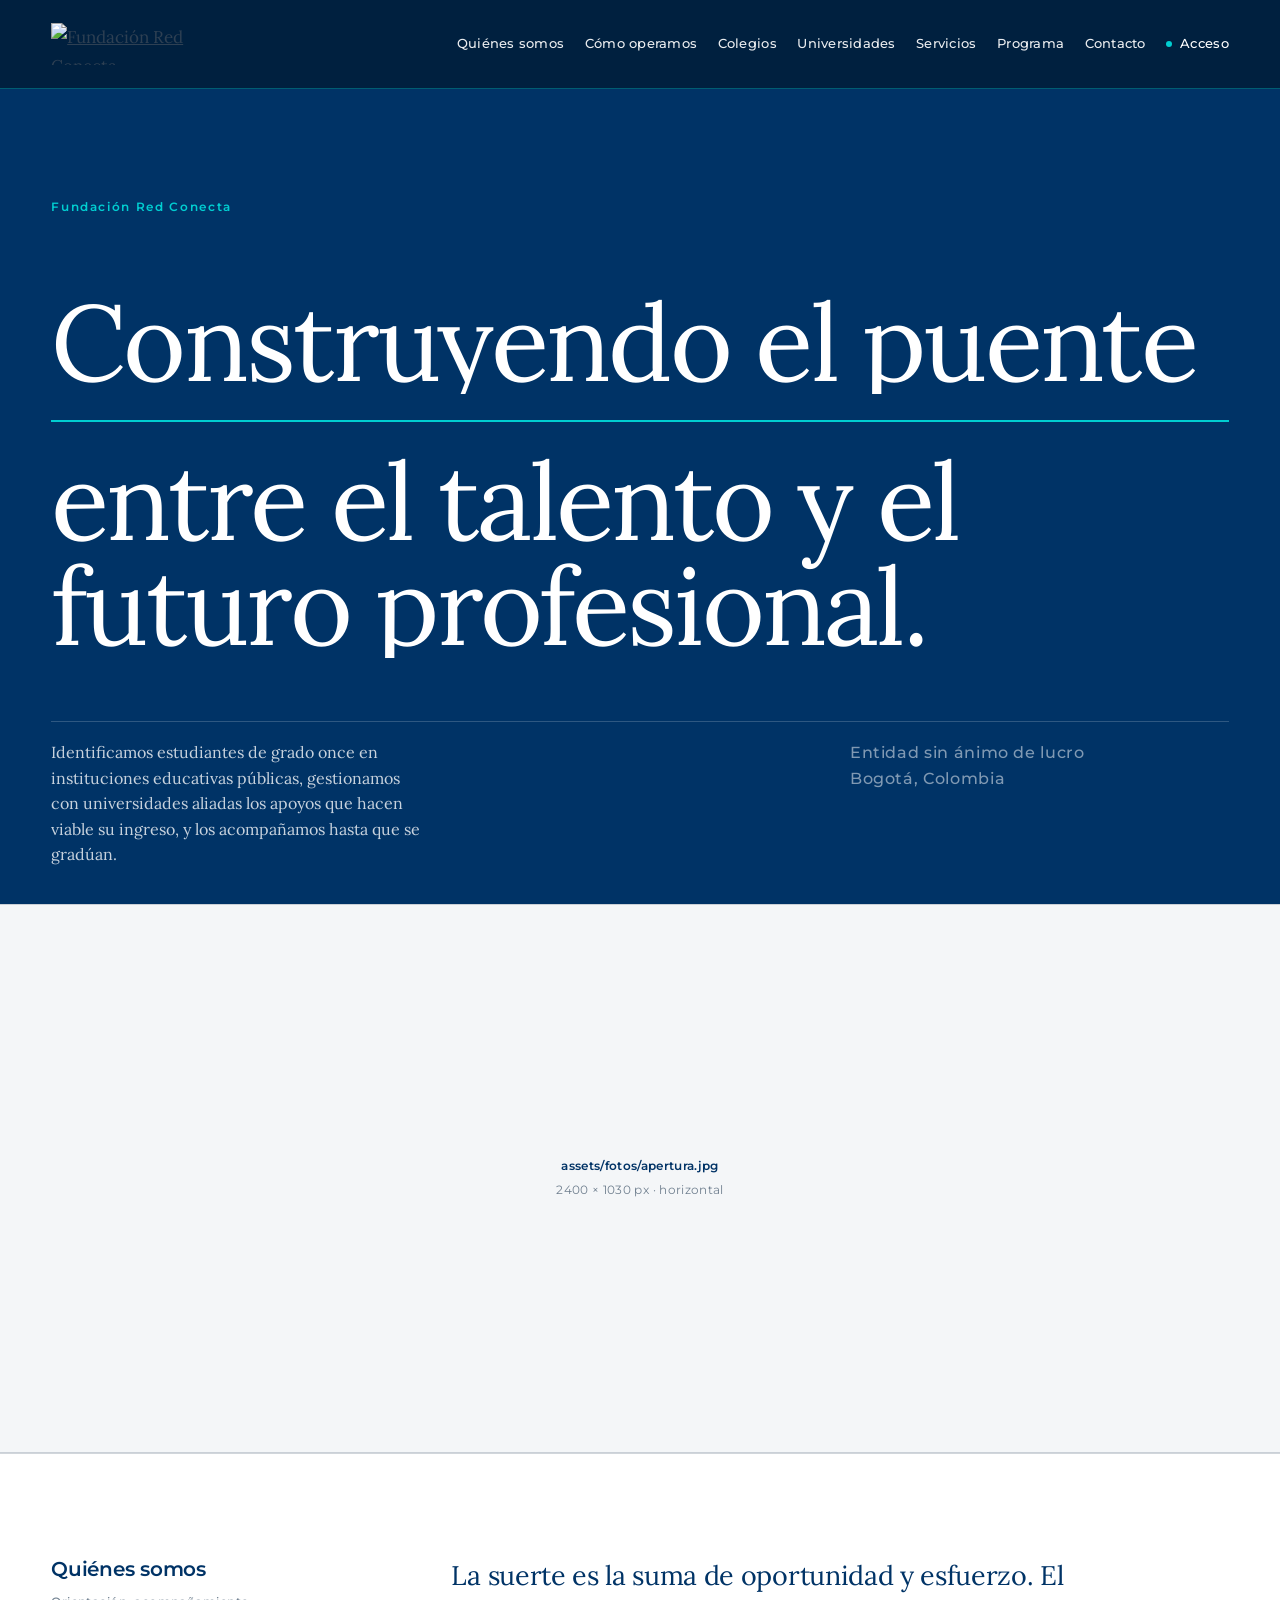
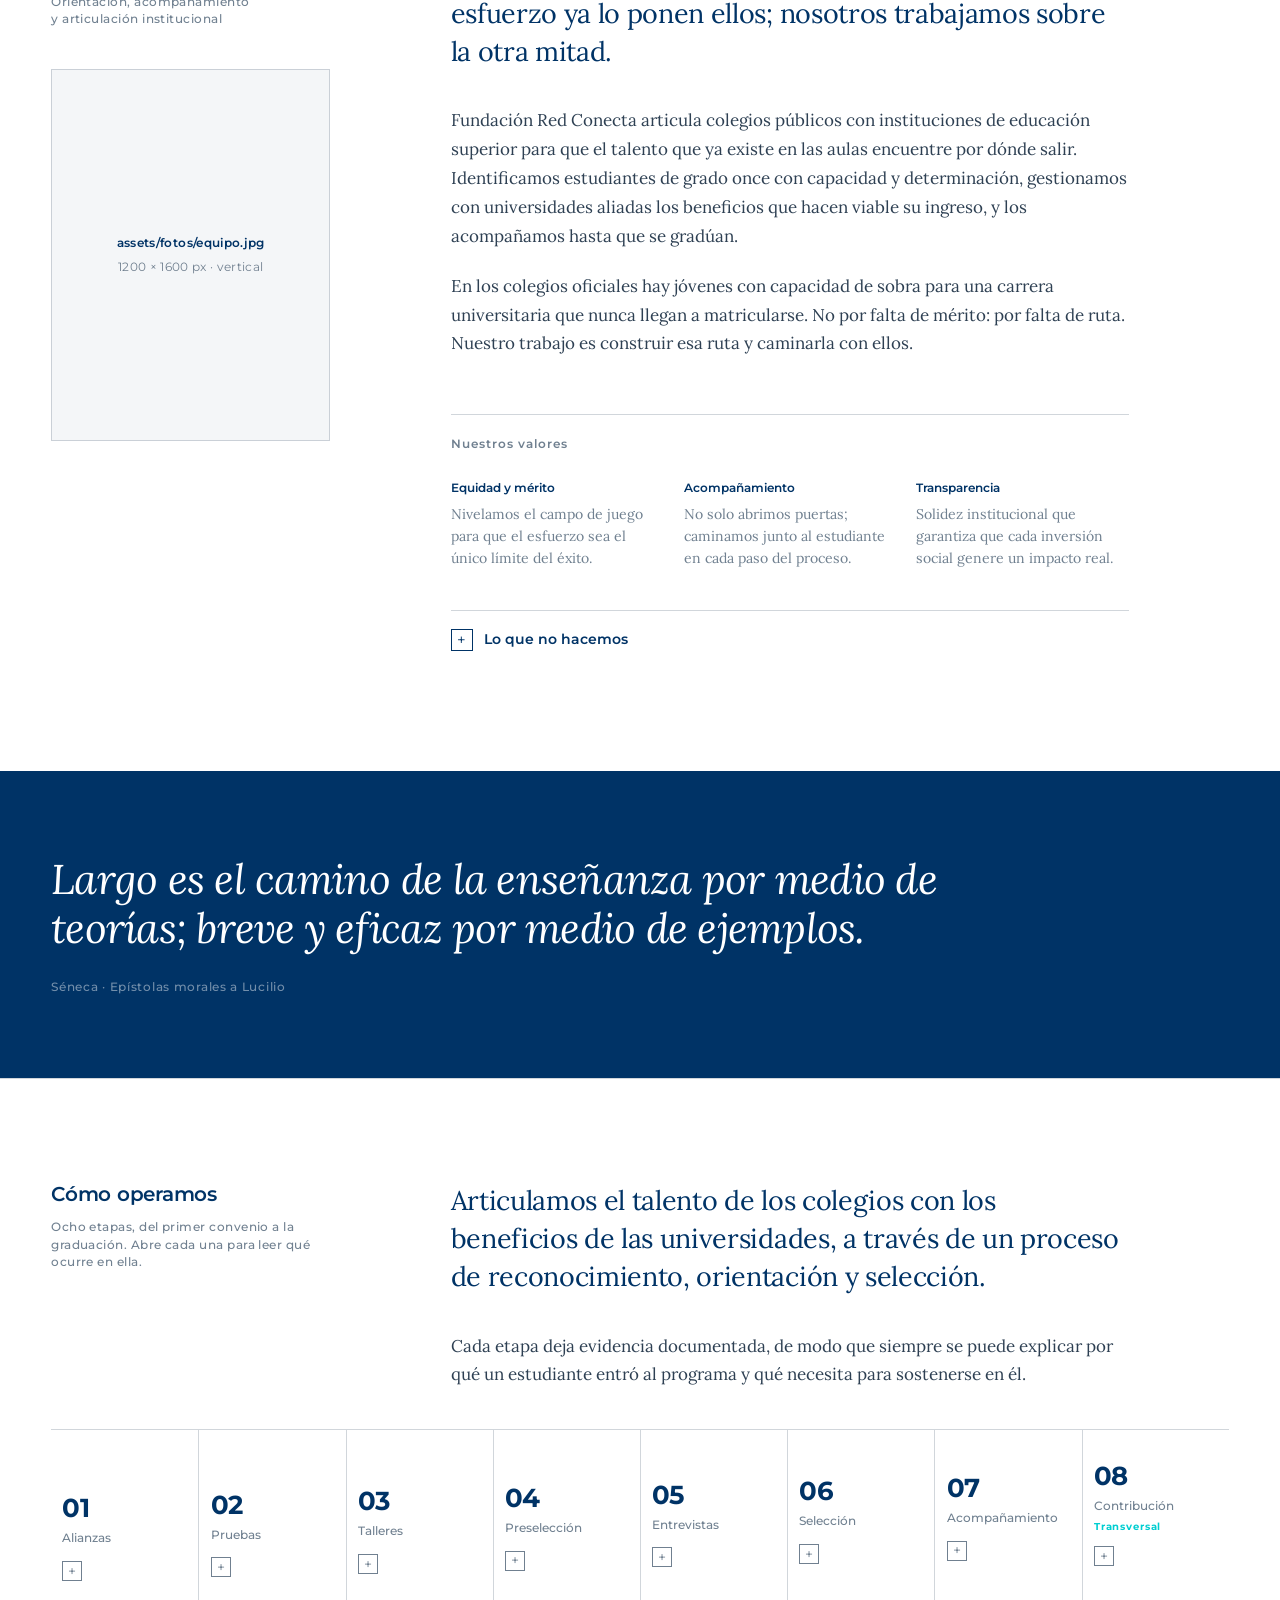
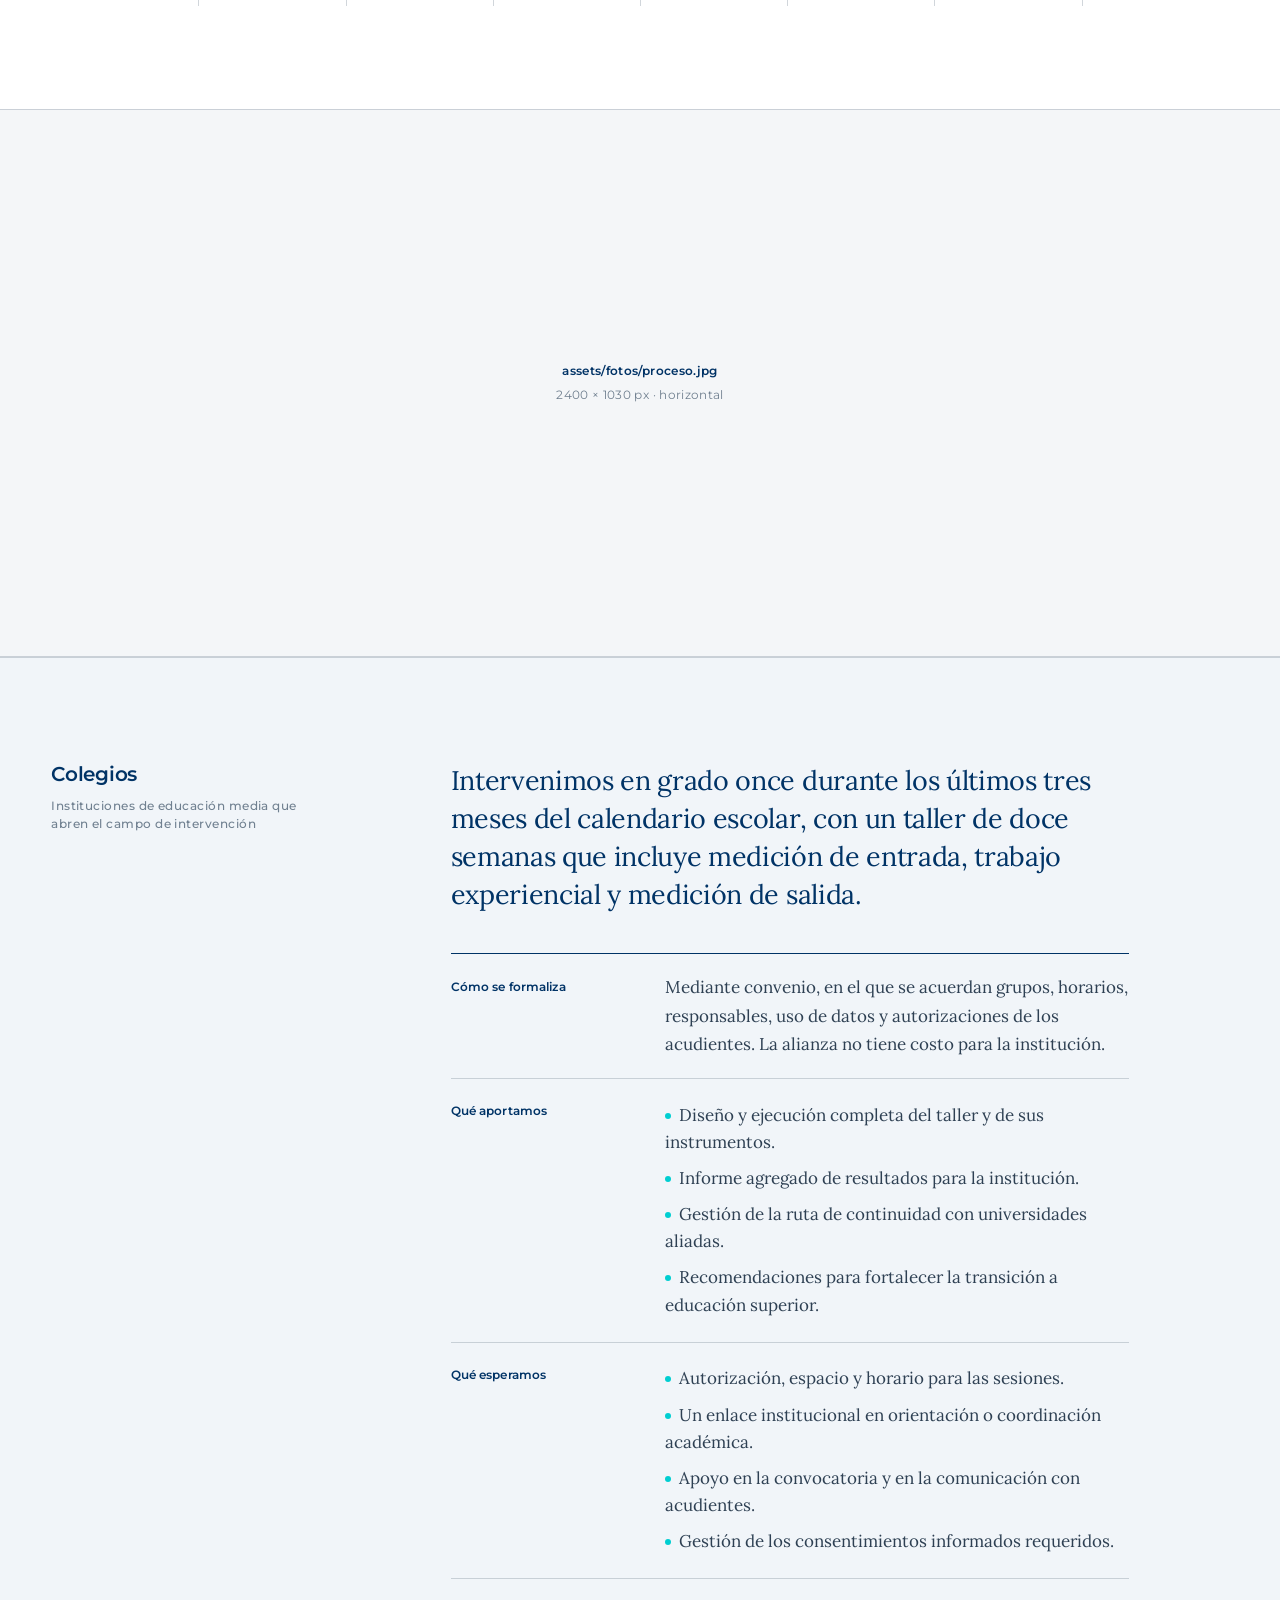
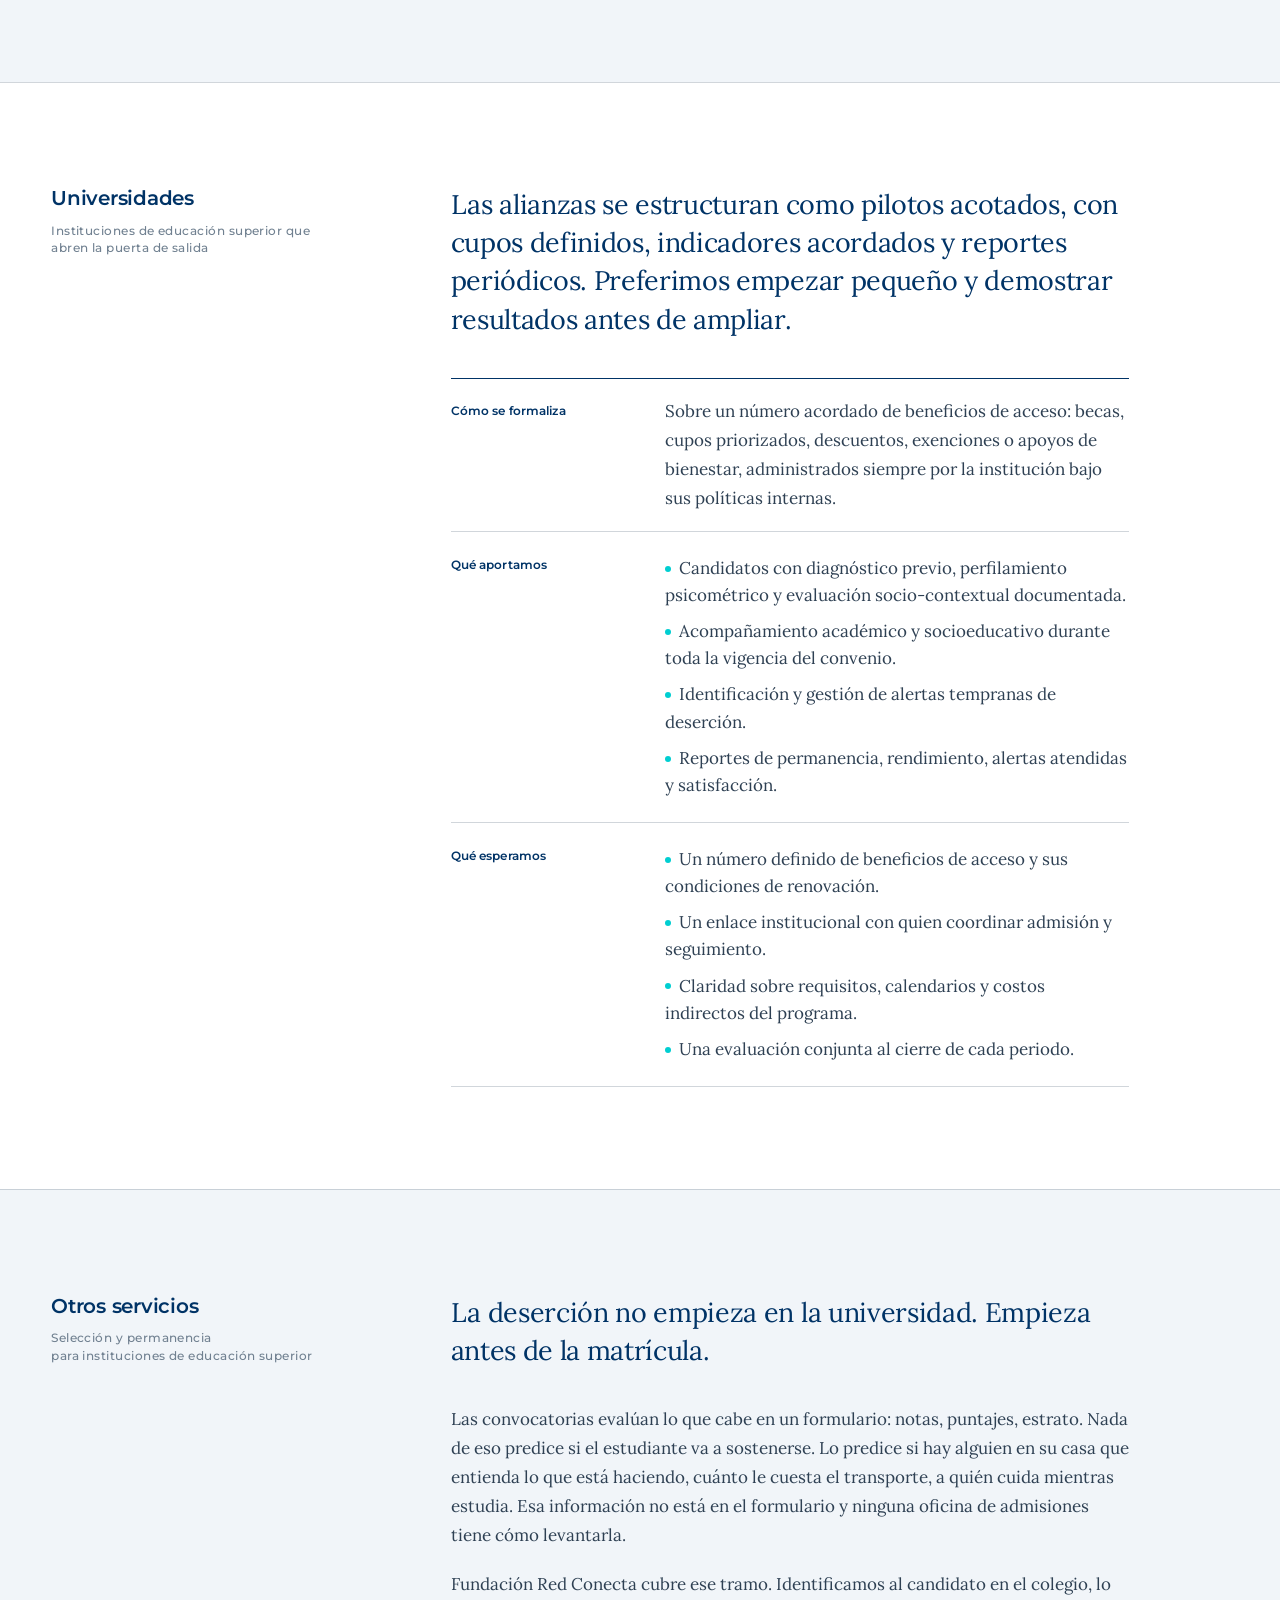
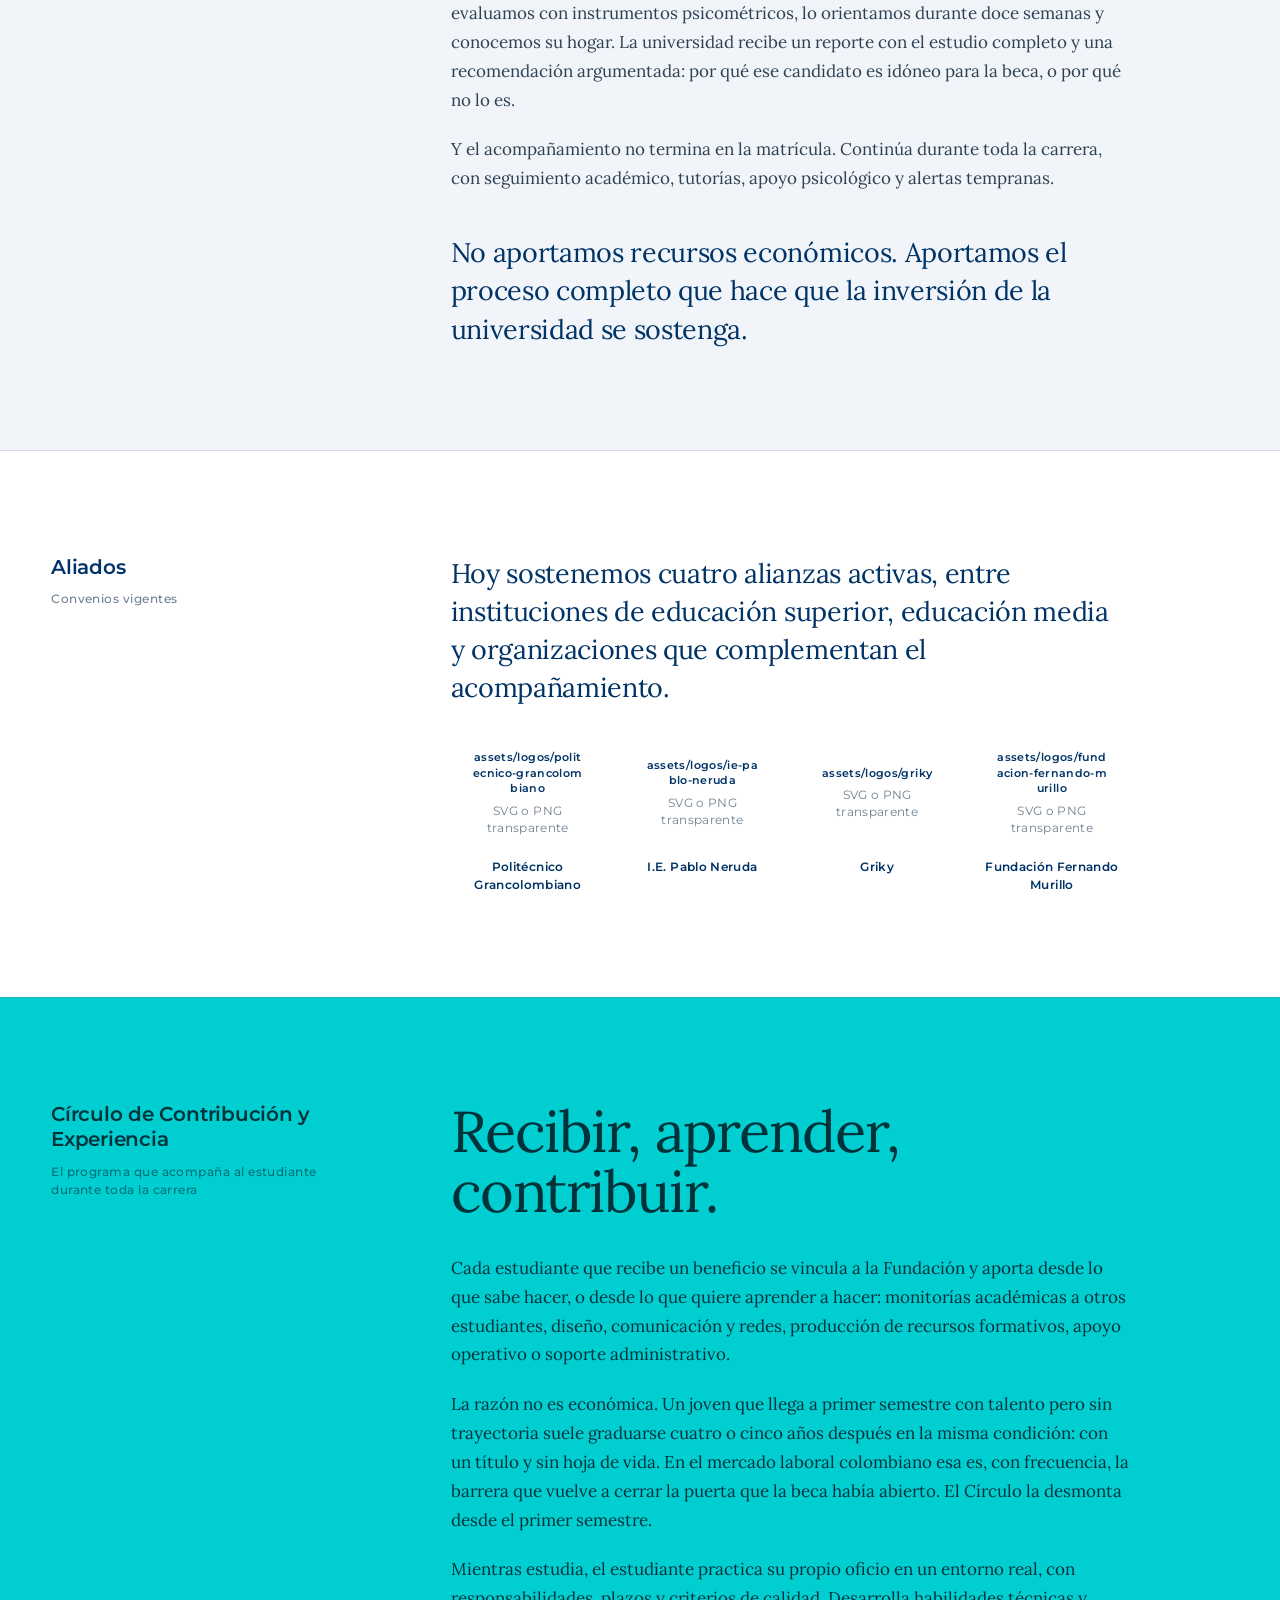
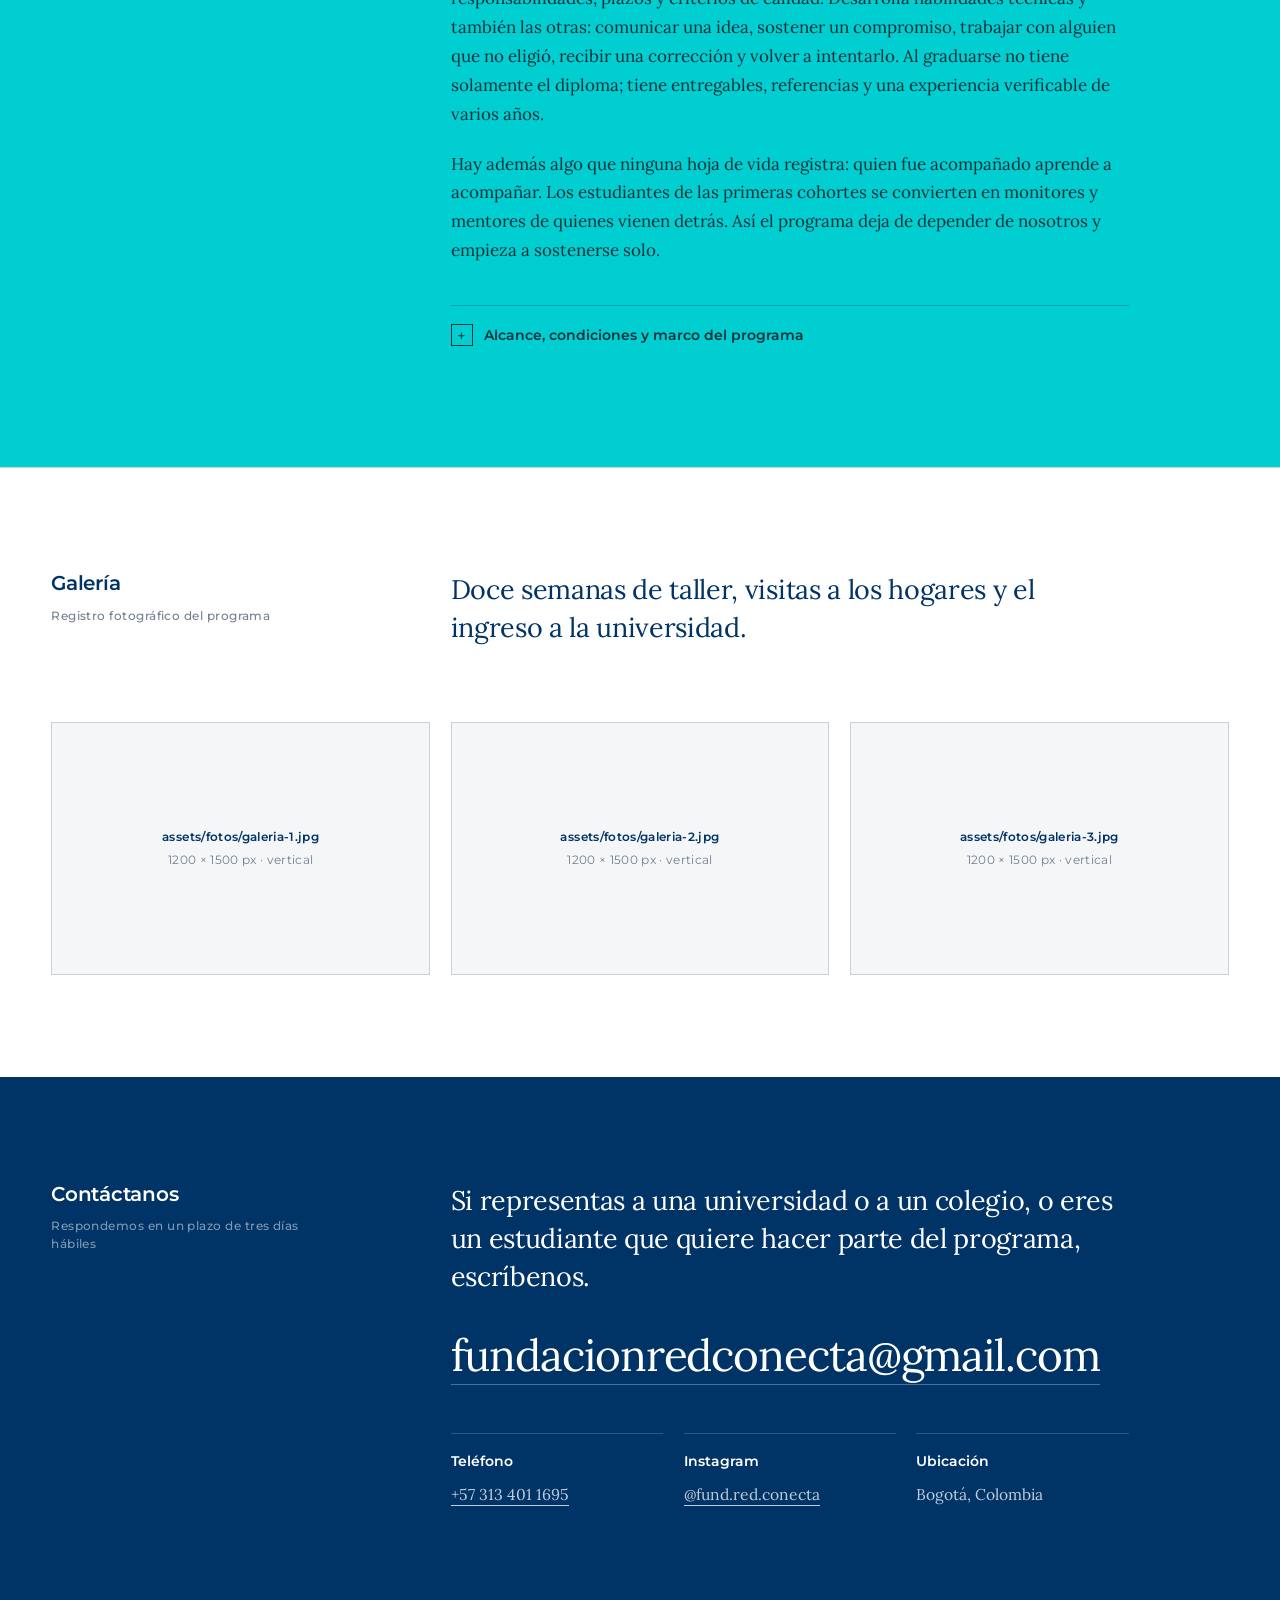
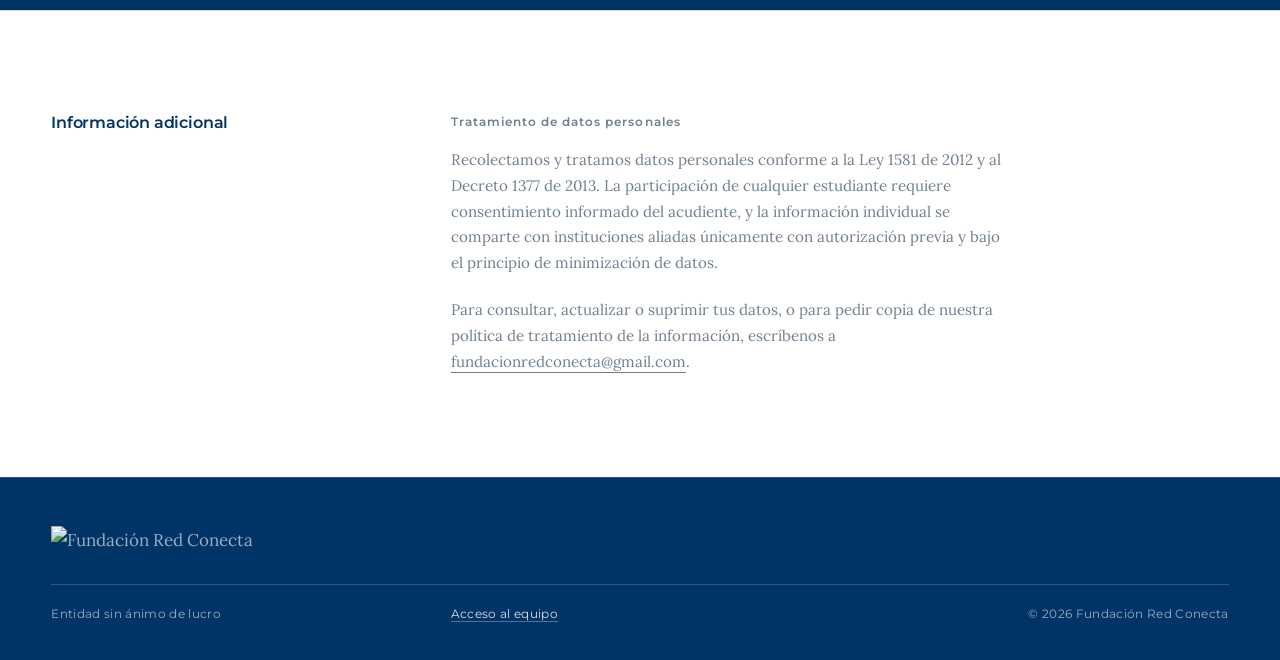
==== commit 526c357f: "Add files via upload" ====
--- a/index.html
+++ b/index.html
@@ -4,7 +4,8 @@
 <meta charset="utf-8">
 <meta name="viewport" content="width=device-width, initial-scale=1">
 <title>Fundación Red Conecta — Construyendo el puente entre el talento y el futuro profesional</title>
-<meta name="description" content="Fundación Red Conecta conecta a estudiantes de grado once de instituciones públicas con becas y acompañamiento en educación superior, mediante alianzas con universidades y colegios.">
+<meta name="description" content="Articulamos colegios públicos y universidades para que estudiantes con talento accedan a la educación superior y se sostengan hasta graduarse.">
+<meta name="theme-color" content="#00203F">
 <link rel="icon" href="assets/favicon.png" type="image/png">
 <link rel="apple-touch-icon" href="assets/favicon-180.png">
 <link rel="canonical" href="https://fundacionredconecta.org/">
@@ -187,7 +188,7 @@
 .oscura .entradilla{color:#fff}
 .parrafo{max-width:62ch;margin:0 0 1.3rem}
 .parrafo:last-child{margin-bottom:0}
-h3{
+h3:not(.valor-titulo){
   font-family:var(--sans);font-size:.82rem;font-weight:600;letter-spacing:.02em;
   color:var(--tinta);margin:2.75rem 0 1rem;padding-top:.9rem;border-top:1px solid var(--hilo);
 }
@@ -201,7 +202,7 @@
 .tercios{display:grid;grid-template-columns:repeat(3,1fr);column-gap:var(--canal);row-gap:2rem;margin-top:.5rem}
 @media(max-width:820px){.tercios{grid-template-columns:1fr}}
 .tercios > div{border-top:1px solid var(--hilo);padding-top:1rem}
-.tercios h4{font-family:var(--sans);font-size:.88rem;font-weight:600;color:var(--tinta);margin:0 0 .5rem}
+.tercios h4,.tercios h3{font-family:var(--sans);font-size:.88rem;font-weight:600;color:var(--tinta);margin:0 0 .5rem}
 .tercios p{margin:0;font-size:.98rem;line-height:1.6}
 
 /* ---------------- declaración ---------------- */
@@ -231,7 +232,7 @@
 .tira button[aria-selected="true"] .rot{color:var(--tinta);font-weight:600}
 .detalle{border-top:1px solid var(--tinta);padding-top:1.5rem;margin-top:0;display:none}
 .detalle.visible{display:block}
-.detalle h4{font-family:var(--sans);font-size:.95rem;font-weight:600;color:var(--tinta);margin:0 0 .7rem}
+.detalle .detalle-titulo{font-family:var(--sans);font-size:.95rem;font-weight:600;color:var(--tinta);margin:0 0 .7rem}
 .detalle p{margin:0;max-width:58ch}
 .tira-movil{display:none}
 @media(max-width:820px){
@@ -352,7 +353,7 @@
   margin-top:1.4rem;
 }
 @media(max-width:820px){.valores-min{grid-template-columns:1fr;row-gap:1.25rem}}
-.valores-min h4{font-family:var(--sans);font-size:.78rem;font-weight:600;color:var(--tinta);margin:0 0 .35rem}
+.valores-min h3{font-family:var(--sans);font-size:.78rem;font-weight:600;color:var(--tinta);margin:0 0 .35rem}
 .valores-min p{margin:0;font-size:.88rem;line-height:1.55;color:var(--acero)}
 .rotulo-min{
   font-family:var(--sans);font-size:.72rem;font-weight:600;letter-spacing:.09em;
@@ -375,12 +376,12 @@
 details.mas[open] summary::before{content:"–"}
 .turquesa details.mas summary{color:#00323a}
 details.mas .contenido{padding-bottom:1.5rem;max-width:62ch}
-details.mas .contenido h5{
+details.mas .contenido h3.valor-titulo{
   font-family:var(--sans);font-size:.78rem;font-weight:600;margin:1.6rem 0 .5rem;
   color:var(--tinta);letter-spacing:.01em;
 }
-.turquesa details.mas .contenido h5{color:#00323a}
-details.mas .contenido h5:first-child{margin-top:0}
+.turquesa details.mas .contenido h3.valor-titulo{color:#00323a}
+details.mas .contenido h3:first-child{margin-top:0}
 details.mas .contenido p{margin:0;line-height:1.65;font-size:.98rem}
 
 /* enlace dentro de textos */
@@ -444,7 +445,7 @@
 <header class="cabecera">
   <div class="hoja">
     <div class="fila">
-      <a href="#inicio" aria-label="Fundación Red Conecta, inicio"><img src="assets/logo-blanco.png" alt="Fundación Red Conecta"></a>
+      <a href="#inicio" aria-label="Fundación Red Conecta, inicio"><img src="assets/logo-blanco.webp" alt="Fundación Red Conecta" width="900" height="252" loading="eager" decoding="async" fetchpriority="high"></a>
       <nav class="nav">
         <a href="#quienes">Quiénes somos</a>
         <a href="#operamos">Cómo operamos</a>
@@ -492,7 +493,7 @@
 
 <!-- ============ IMAGEN DE APERTURA ============ -->
 <section class="banda">
-  <figure class="marco "><img src="assets/fotos/apertura.jpg" alt="Grupo de estudiantes de bachillerato a la salida de su colegio" onerror="this.closest('.marco').classList.add('vacio')"><span class="pauta"><b>assets/fotos/apertura.jpg</b>2400 × 1030 px · horizontal</span></figure>
+  <figure class="marco "><img src="assets/fotos/apertura.webp" alt="Grupo de estudiantes de bachillerato a la salida de su colegio" onerror="this.closest('.marco').classList.add('vacio')" width="2000" height="857" loading="eager" decoding="async" fetchpriority="high"><span class="pauta"><b>assets/fotos/apertura.jpg</b>2400 × 1030 px · horizontal</span></figure>
 </section>
 
 <!-- ============ QUIÉNES SOMOS ============ -->
@@ -503,7 +504,7 @@
         <h2>Quiénes somos</h2>
         <p class="meta">Orientación, acompañamiento<br>y articulación institucional</p>
 
-        <div class="retrato"><figure class="marco "><img src="assets/fotos/equipo.jpg" alt="Entrevista de acompañamiento con una familia" onerror="this.closest('.marco').classList.add('vacio')"><span class="pauta"><b>assets/fotos/equipo.jpg</b>1200 × 1600 px · vertical</span></figure></div>
+        <div class="retrato"><figure class="marco "><img src="assets/fotos/equipo.webp" alt="Entrevista de acompañamiento con una familia" onerror="this.closest('.marco').classList.add('vacio')" width="1000" height="1333" loading="lazy" decoding="async"><span class="pauta"><b>assets/fotos/equipo.jpg</b>1200 × 1600 px · vertical</span></figure></div>
       </div>
       <div class="col-texto">
         <p class="entradilla">La suerte es la suma de oportunidad y esfuerzo. El esfuerzo ya lo ponen ellos; nosotros trabajamos sobre la otra mitad.</p>
@@ -514,15 +515,15 @@
         <p class="rotulo-min">Nuestros valores</p>
         <div class="valores-min">
           <div>
-            <h4>Equidad y mérito</h4>
+            <h3 class="valor-titulo">Equidad y mérito</h3>
             <p>Nivelamos el campo de juego para que el esfuerzo sea el único límite del éxito.</p>
           </div>
           <div>
-            <h4>Acompañamiento</h4>
+            <h3 class="valor-titulo">Acompañamiento</h3>
             <p>No solo abrimos puertas; caminamos junto al estudiante en cada paso del proceso.</p>
           </div>
           <div>
-            <h4>Transparencia</h4>
+            <h3 class="valor-titulo">Transparencia</h3>
             <p>Solidez institucional que garantiza que cada inversión social genere un impacto real.</p>
           </div>
         </div>
@@ -567,7 +568,7 @@
       </div>
       <div class="col-ancho">
         <div class="detalle" id="detalle" role="region" aria-live="polite">
-          <h4 id="detalle-titulo"></h4>
+          <p class="detalle-titulo" id="detalle-titulo"></p>
           <p id="detalle-texto"></p>
         </div>
         <div class="tira-movil" id="tira-movil"></div>
@@ -578,7 +579,7 @@
 
 <!-- ============ IMAGEN DEL PROCESO ============ -->
 <section class="banda">
-  <figure class="marco "><img src="assets/fotos/proceso.jpg" alt="Estudiantes caminando por el campus de una universidad" onerror="this.closest('.marco').classList.add('vacio')"><span class="pauta"><b>assets/fotos/proceso.jpg</b>2400 × 1030 px · horizontal</span></figure>
+  <figure class="marco "><img src="assets/fotos/proceso.webp" alt="Estudiantes caminando por el campus de una universidad" onerror="this.closest('.marco').classList.add('vacio')" width="1800" height="771" loading="lazy" decoding="async"><span class="pauta"><b>assets/fotos/proceso.jpg</b>2400 × 1030 px · horizontal</span></figure>
 </section>
 
 <!-- ============ COLEGIOS ============ -->
@@ -697,23 +698,23 @@
         <p class="entradilla">Hoy sostenemos cuatro alianzas activas, entre instituciones de educación superior, educación media y organizaciones que complementan el acompañamiento.</p>
         <div class="logos">
           <figure class="aliado">
-            <div class="marco"><img src="assets/logos/politecnico-grancolombiano.png" alt="Politécnico Grancolombiano"
-              onerror="this.closest('.marco').classList.add('vacio')"><span class="pauta"><b>assets/logos/politecnico-grancolombiano</b>SVG o PNG transparente</span></div>
+            <div class="marco"><img src="assets/logos/politecnico-grancolombiano.webp" alt="Politécnico Grancolombiano"
+              onerror="this.closest('.marco').classList.add('vacio')" width="420" height="238" loading="lazy" decoding="async"><span class="pauta"><b>assets/logos/politecnico-grancolombiano</b>SVG o PNG transparente</span></div>
             <figcaption>Politécnico Grancolombiano</figcaption>
           </figure>
           <figure class="aliado">
-            <div class="marco"><img src="assets/logos/ie-pablo-neruda.png" alt="I.E. Pablo Neruda"
-              onerror="this.closest('.marco').classList.add('vacio')"><span class="pauta"><b>assets/logos/ie-pablo-neruda</b>SVG o PNG transparente</span></div>
+            <div class="marco"><img src="assets/logos/ie-pablo-neruda.webp" alt="I.E. Pablo Neruda"
+              onerror="this.closest('.marco').classList.add('vacio')" width="330" height="345" loading="lazy" decoding="async"><span class="pauta"><b>assets/logos/ie-pablo-neruda</b>SVG o PNG transparente</span></div>
             <figcaption>I.E. Pablo Neruda</figcaption>
           </figure>
           <figure class="aliado">
-            <div class="marco"><img src="assets/logos/griky.png" alt="Griky"
-              onerror="this.closest('.marco').classList.add('vacio')"><span class="pauta"><b>assets/logos/griky</b>SVG o PNG transparente</span></div>
+            <div class="marco"><img src="assets/logos/griky.webp" alt="Griky"
+              onerror="this.closest('.marco').classList.add('vacio')" width="420" height="147" loading="lazy" decoding="async"><span class="pauta"><b>assets/logos/griky</b>SVG o PNG transparente</span></div>
             <figcaption>Griky</figcaption>
           </figure>
           <figure class="aliado">
-            <div class="marco"><img src="assets/logos/fundacion-fernando-murillo.png" alt="Fundación Fernando Murillo"
-              onerror="this.closest('.marco').classList.add('vacio')"><span class="pauta"><b>assets/logos/fundacion-fernando-murillo</b>SVG o PNG transparente</span></div>
+            <div class="marco"><img src="assets/logos/fundacion-fernando-murillo.webp" alt="Fundación Fernando Murillo"
+              onerror="this.closest('.marco').classList.add('vacio')" width="420" height="143" loading="lazy" decoding="async"><span class="pauta"><b>assets/logos/fundacion-fernando-murillo</b>SVG o PNG transparente</span></div>
             <figcaption>Fundación Fernando Murillo</figcaption>
           </figure>
         </div>
@@ -743,19 +744,19 @@
         <details class="mas">
           <summary>Alcance, condiciones y marco del programa</summary>
           <div class="contenido">
-            <h5>Naturaleza del vínculo</h5>
+            <h3 class="valor-titulo">Naturaleza del vínculo</h3>
             <p>La contribución se formaliza en el Acuerdo de Vinculación y en un Plan Individual de Contribución y Experiencia. Consiste en un aporte en especie de carácter formativo, principalmente monitorías y apoyo a la operación de la Fundación, como contrapartida a los beneficios de acceso gestionados con las instituciones aliadas. No constituye relación laboral, no genera salario ni prestaciones sociales, y no sustituye funciones propias del personal de la Fundación.</p>
 
-            <h5>Dedicación y alcance</h5>
+            <h3 class="valor-titulo">Dedicación y alcance</h3>
             <p>El plan individual define entregables o dedicación por periodo, en una medida razonable frente a la carga académica del semestre. Se reduce o se reprograma en semanas de parciales y finales, y se ajusta ante cambios en la situación personal del estudiante.</p>
 
-            <h5>Acompañamiento y aprendizaje</h5>
+            <h3 class="valor-titulo">Acompañamiento y aprendizaje</h3>
             <p>Toda contribución tiene un responsable de acompañamiento, criterios explícitos de calidad y retroalimentación periódica. El plan incluye objetivos de aprendizaje: la actividad solo tiene sentido si el estudiante termina el periodo sabiendo más de lo que sabía al empezarlo.</p>
 
-            <h5>Protección del estudiante</h5>
+            <h3 class="valor-titulo">Protección del estudiante</h3>
             <p>Si la contribución interfiere con el desempeño académico, la salud o el bienestar, el plan se ajusta o se suspende por decisión conjunta. La contribución nunca opera como sanción ni como contraprestación económica, y no puede asignarse a tareas que sustituyan empleos formales.</p>
 
-            <h5>Continuidad del beneficio</h5>
+            <h3 class="valor-titulo">Continuidad del beneficio</h3>
             <p>La renovación de la beca depende de los compromisos académicos acordados con la institución de educación superior, no del volumen de la contribución. Ambas cosas se acompañan por separado.</p>
           </div>
         </details>
@@ -777,9 +778,9 @@
       </div>
       <div class="col-ancho">
         <div class="galeria">
-          <figure class="marco"><img src="assets/fotos/galeria-1.jpg" alt="Patio de una institución educativa durante el descanso" onerror="this.closest('.marco').classList.add('vacio')"><span class="pauta"><b>assets/fotos/galeria-1.jpg</b>1200 × 1500 px · vertical</span></figure>
-          <figure class="marco"><img src="assets/fotos/galeria-2.jpg" alt="Estudiantes presentando una prueba escrita en el aula" onerror="this.closest('.marco').classList.add('vacio')"><span class="pauta"><b>assets/fotos/galeria-2.jpg</b>1200 × 1500 px · vertical</span></figure>
-          <figure class="marco"><img src="assets/fotos/galeria-3.jpg" alt="Entrevista familiar en la mesa de un hogar" onerror="this.closest('.marco').classList.add('vacio')"><span class="pauta"><b>assets/fotos/galeria-3.jpg</b>1200 × 1500 px · vertical</span></figure>
+          <figure class="marco"><img src="assets/fotos/galeria-1.webp" alt="Patio de una institución educativa durante el descanso" onerror="this.closest('.marco').classList.add('vacio')" width="1200" height="800" loading="lazy" decoding="async"><span class="pauta"><b>assets/fotos/galeria-1.jpg</b>1200 × 1500 px · vertical</span></figure>
+          <figure class="marco"><img src="assets/fotos/galeria-2.webp" alt="Estudiantes presentando una prueba escrita en el aula" onerror="this.closest('.marco').classList.add('vacio')" width="1200" height="800" loading="lazy" decoding="async"><span class="pauta"><b>assets/fotos/galeria-2.jpg</b>1200 × 1500 px · vertical</span></figure>
+          <figure class="marco"><img src="assets/fotos/galeria-3.webp" alt="Entrevista familiar en la mesa de un hogar" onerror="this.closest('.marco').classList.add('vacio')" width="1200" height="800" loading="lazy" decoding="async"><span class="pauta"><b>assets/fotos/galeria-3.jpg</b>1200 × 1500 px · vertical</span></figure>
         </div>
       </div>
     </div>
@@ -799,15 +800,15 @@
         <a class="correo" href="mailto:fundacionredconecta@gmail.com">fundacionredconecta@gmail.com</a>
         <div class="tercios" style="margin-top:3rem">
           <div style="border-top-color:var(--hilo-claro)">
-            <h4 style="color:#fff">Teléfono</h4>
+            <h3 class="valor-titulo" style="color:#fff">Teléfono</h3>
             <p style="color:rgba(255,255,255,.75)"><a class="enlace-texto" href="tel:+573134011695">+57 313 401 1695</a></p>
           </div>
           <div style="border-top-color:var(--hilo-claro)">
-            <h4 style="color:#fff">Instagram</h4>
+            <h3 class="valor-titulo" style="color:#fff">Instagram</h3>
             <p style="color:rgba(255,255,255,.75)"><a class="enlace-texto" href="https://www.instagram.com/fund.red.conecta/" target="_blank" rel="noopener">@fund.red.conecta</a></p>
           </div>
           <div style="border-top-color:var(--hilo-claro)">
-            <h4 style="color:#fff">Ubicación</h4>
+            <h3 class="valor-titulo" style="color:#fff">Ubicación</h3>
             <p style="color:rgba(255,255,255,.75)">Bogotá, Colombia</p>
           </div>
         </div>
@@ -837,7 +838,7 @@
 <footer class="pie">
   <div class="hoja">
     <div style="max-width:1560px;margin-inline:auto">
-      <img src="assets/logo-blanco.png" alt="Fundación Red Conecta">
+      <img src="assets/logo-blanco.webp" alt="Fundación Red Conecta" width="900" height="252" loading="eager" decoding="async" fetchpriority="high">
       <div class="fila">
         <span>Entidad sin ánimo de lucro</span>
         <span><a href="acceso.html">Acceso al equipo</a></span>
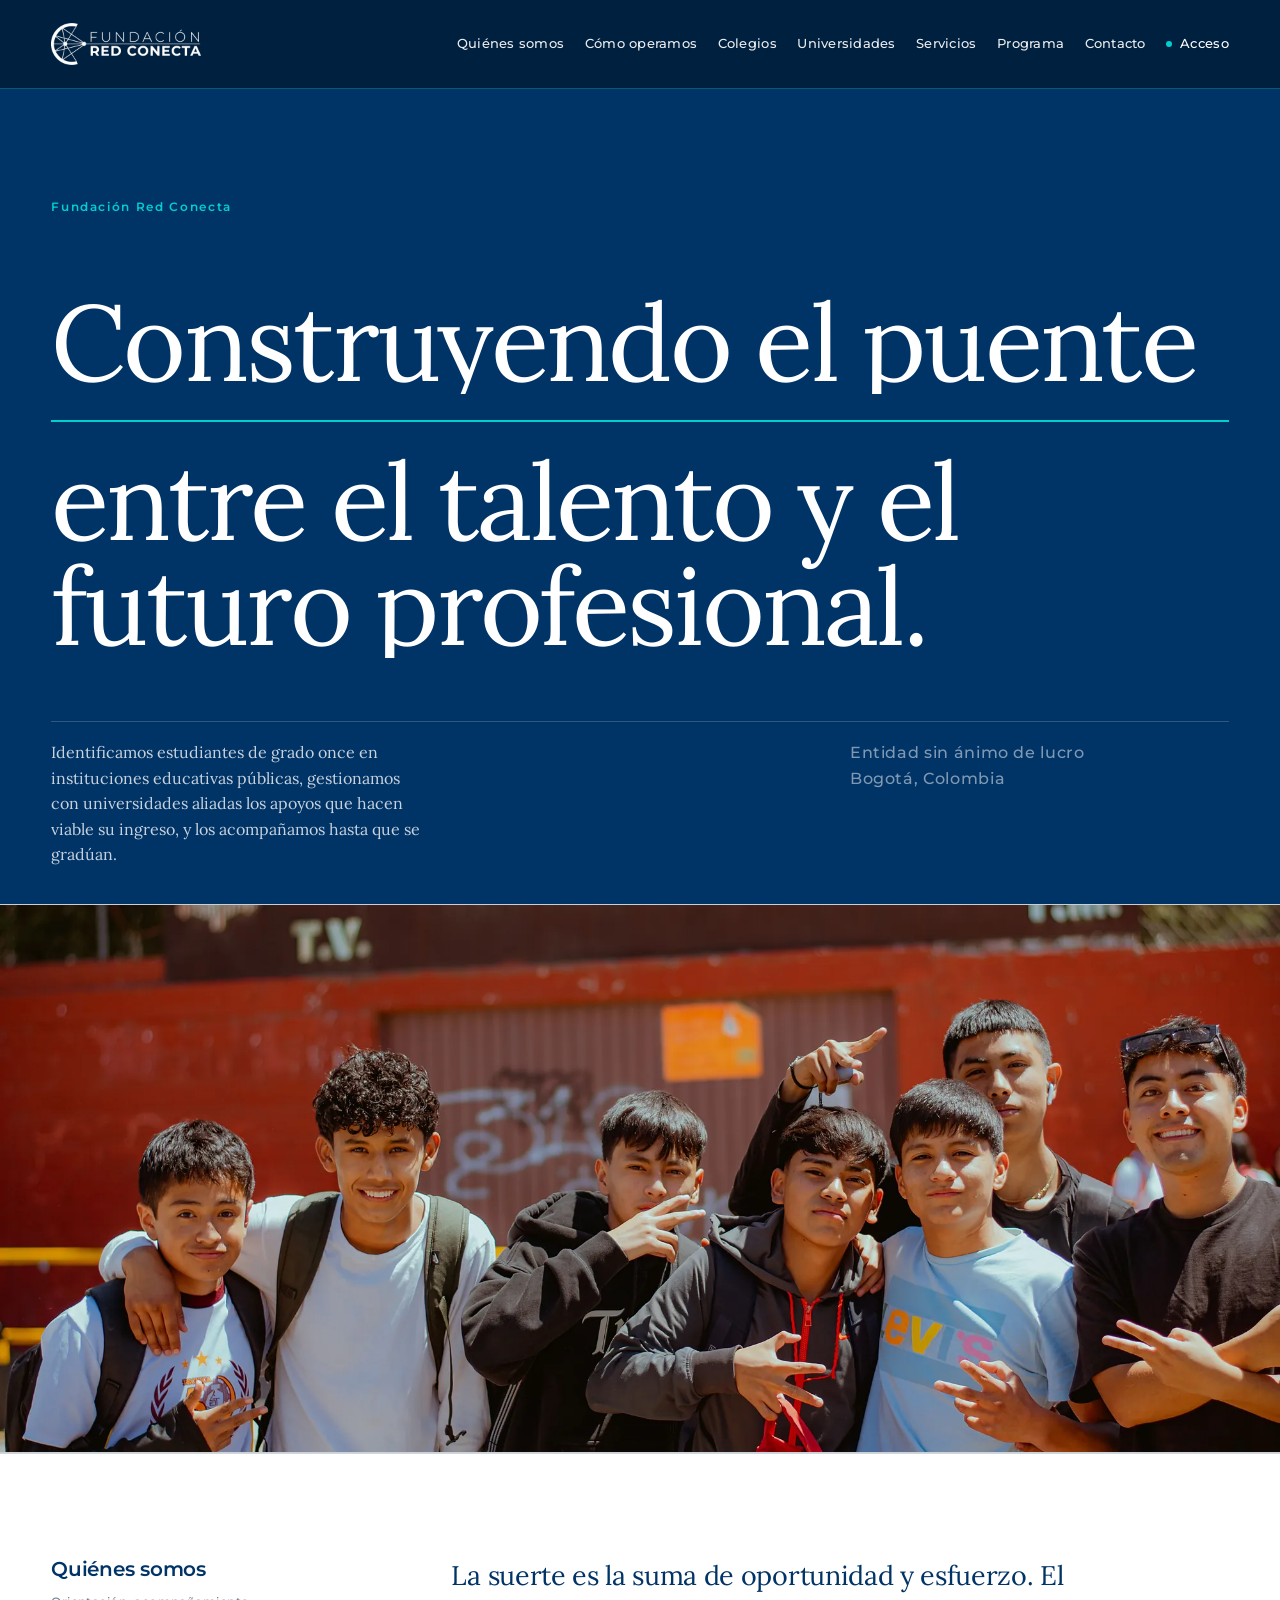
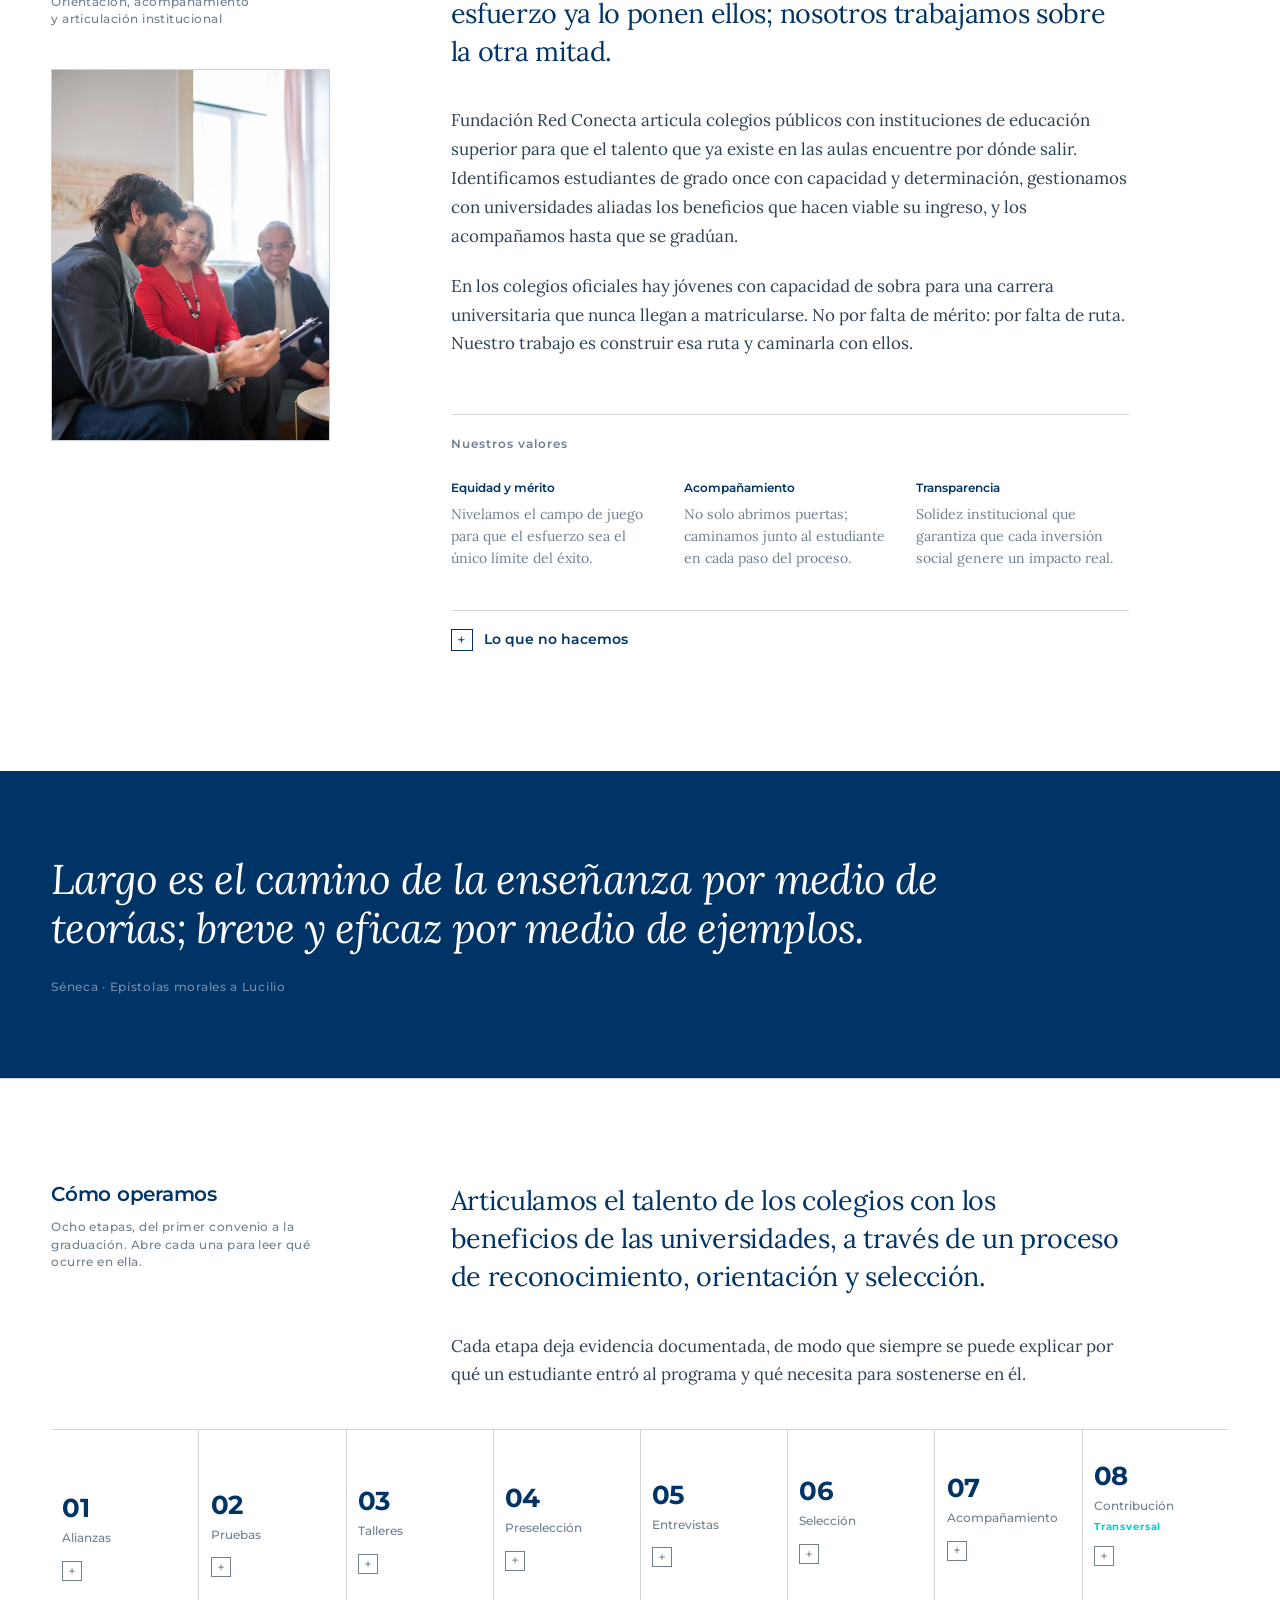
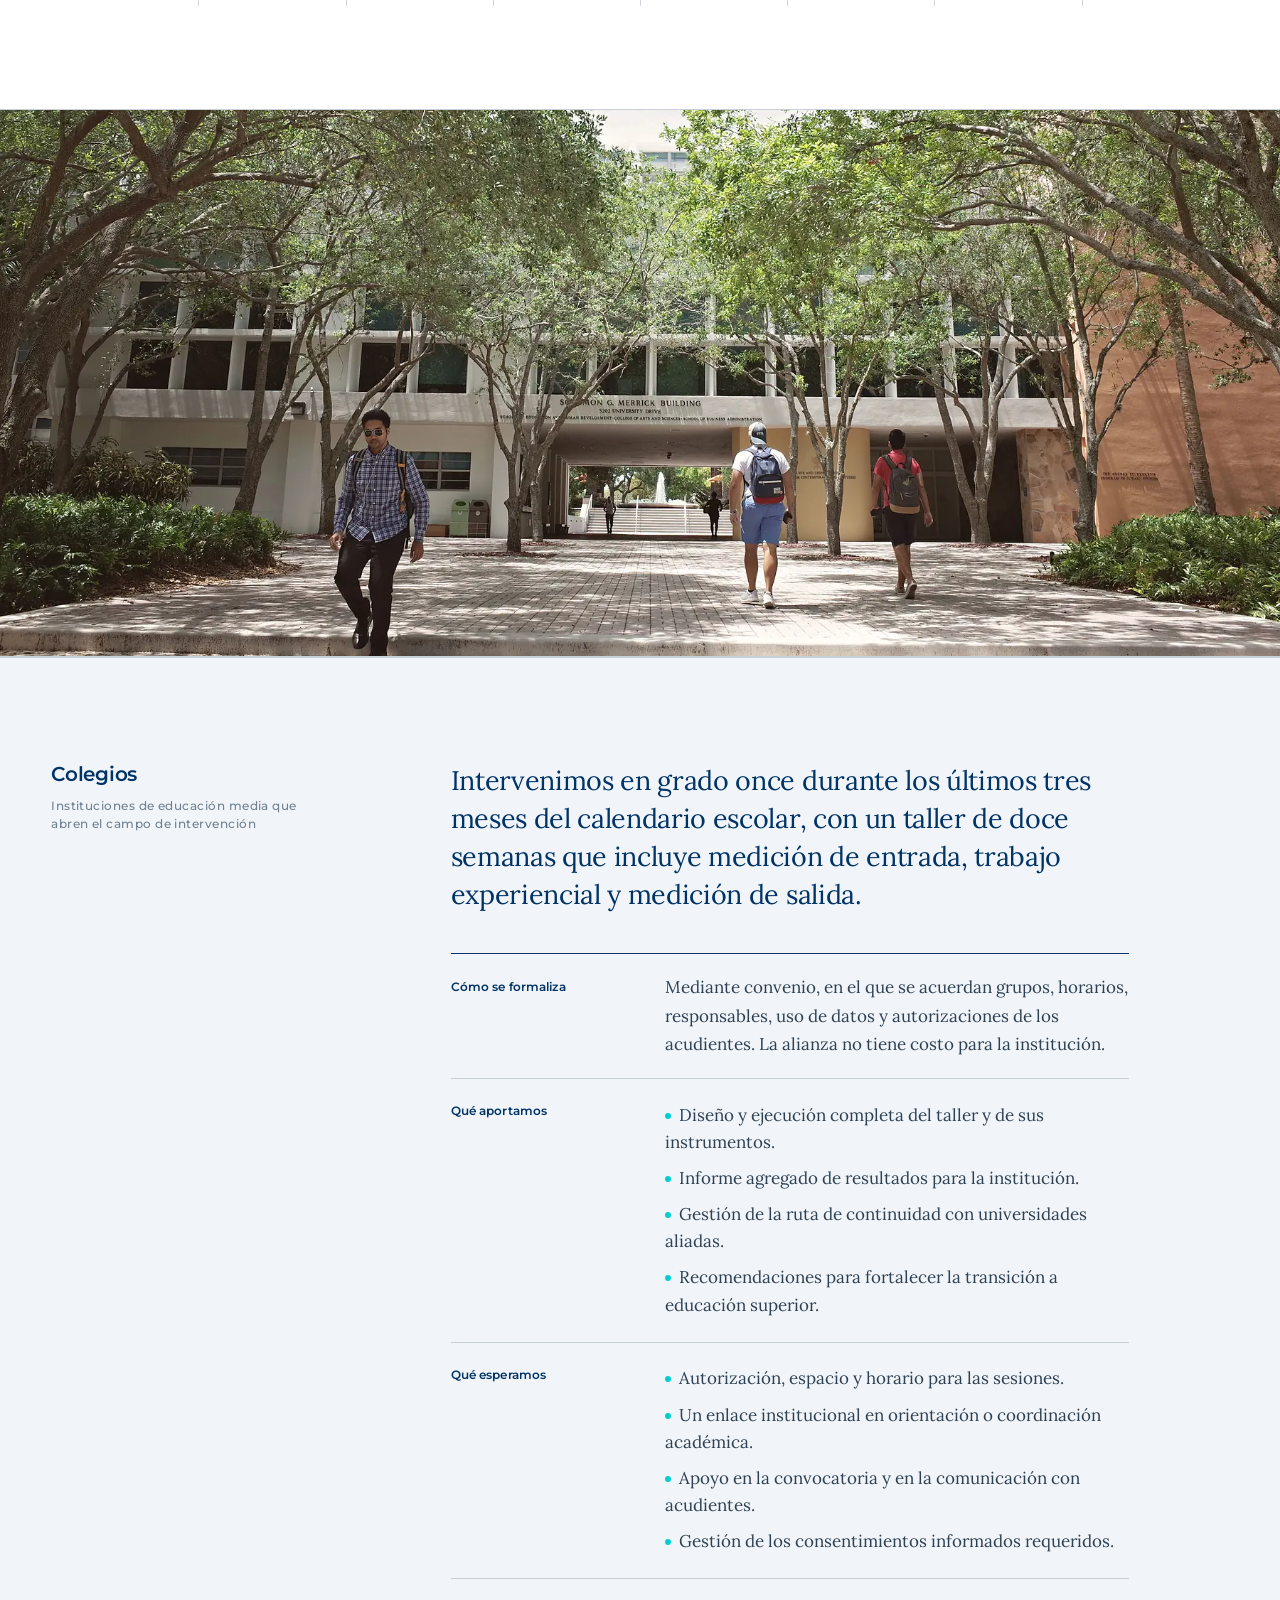
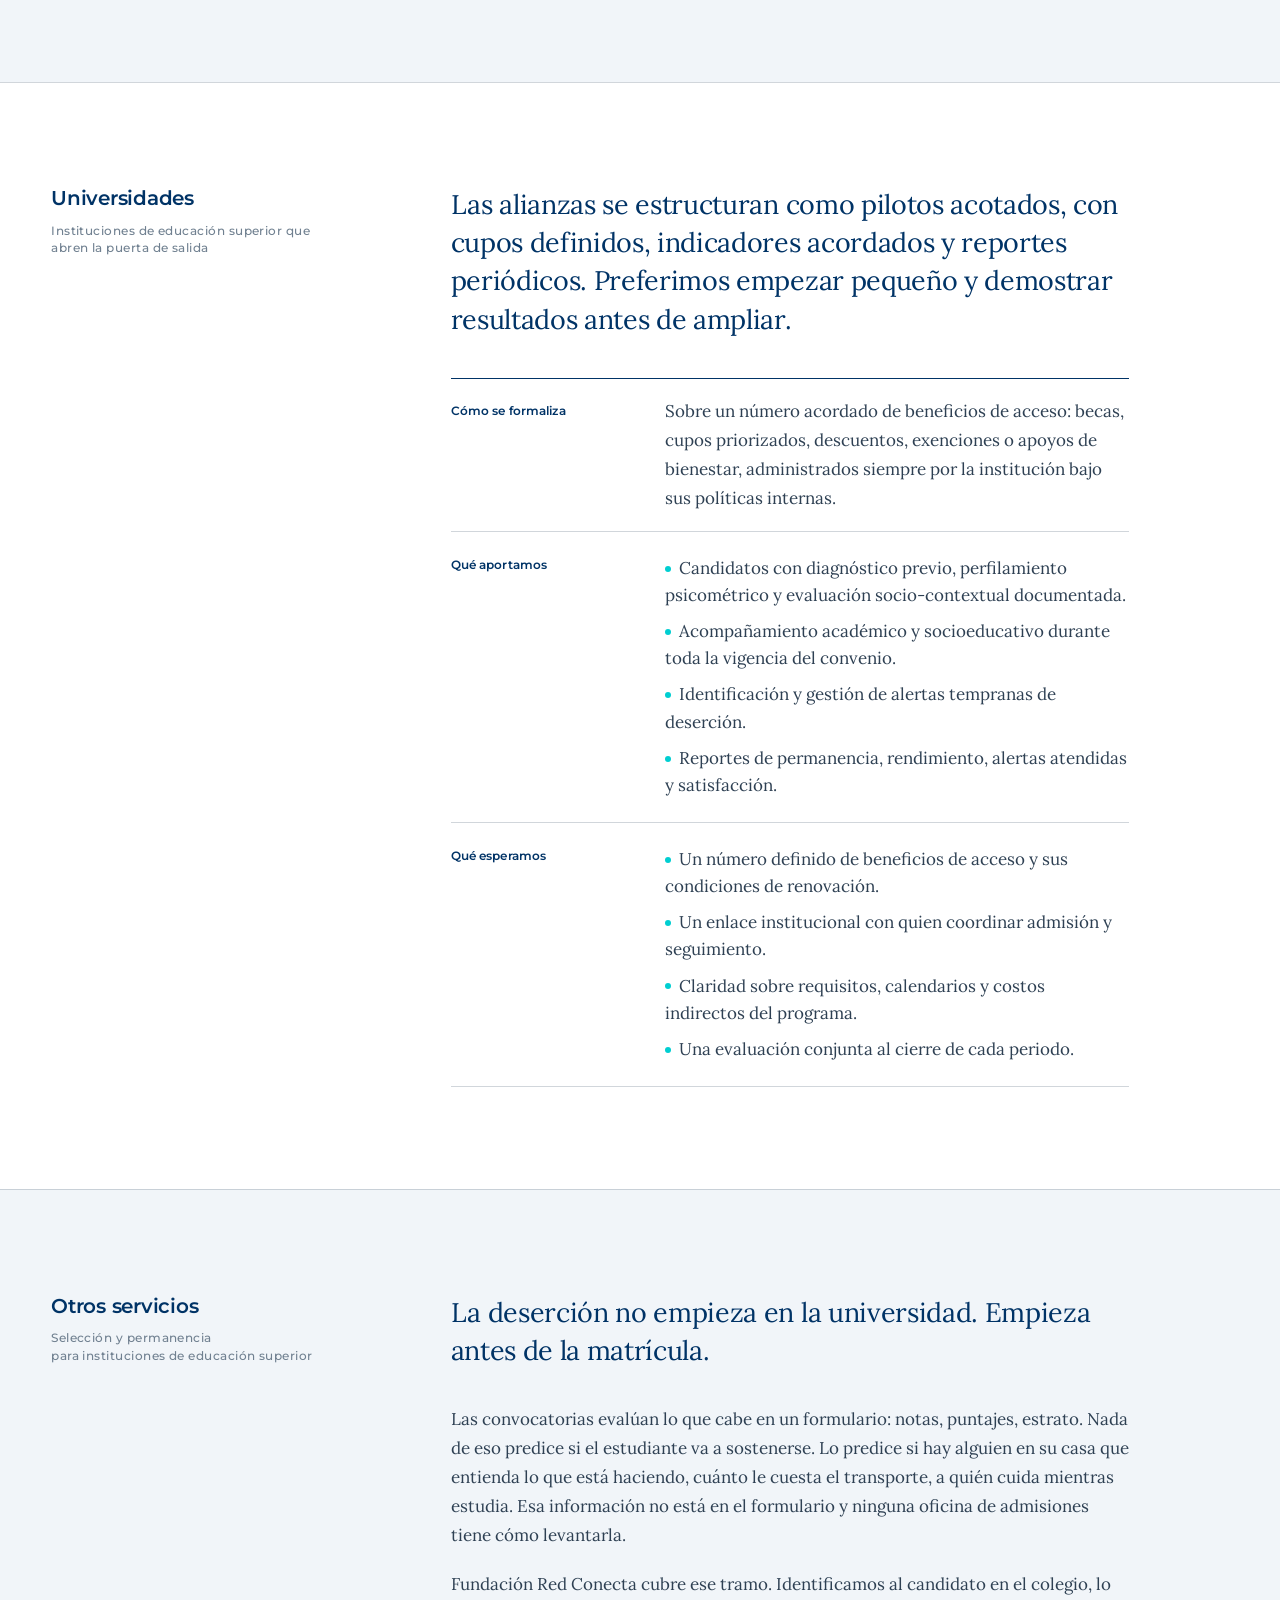
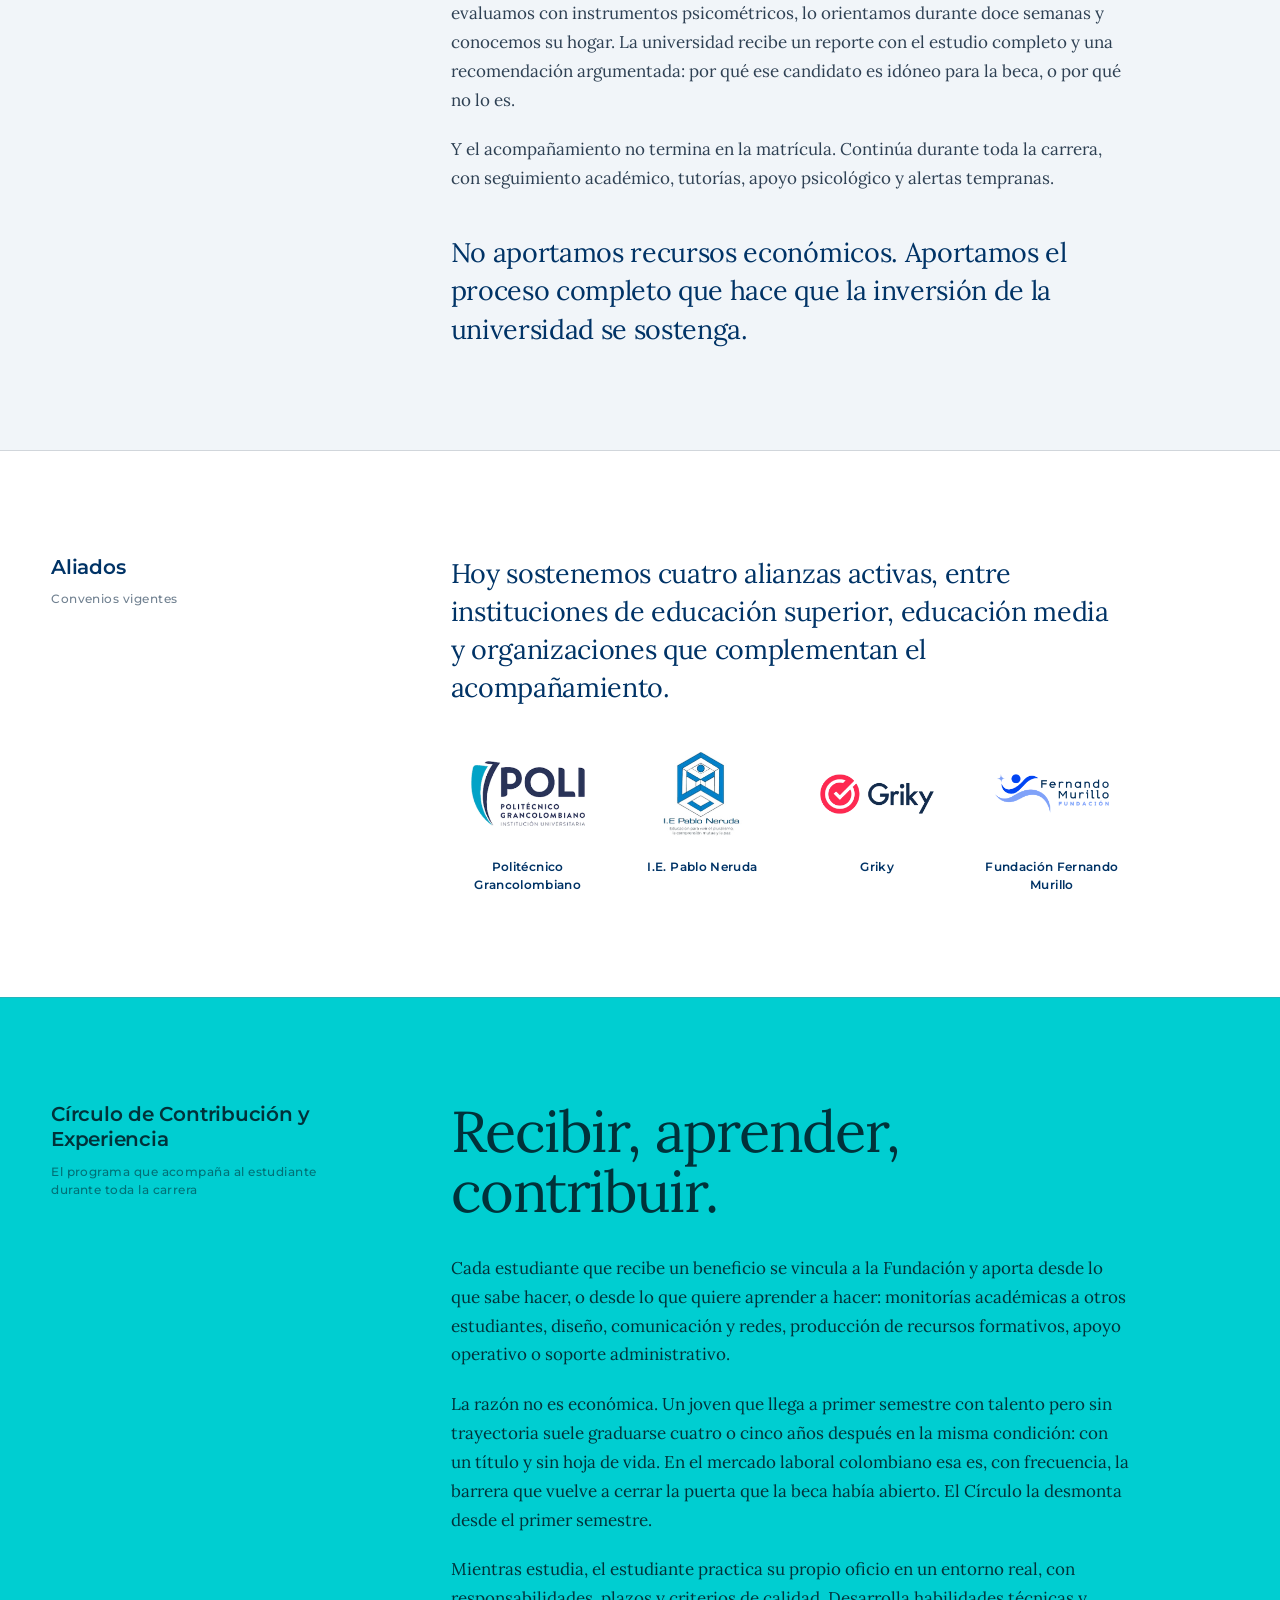
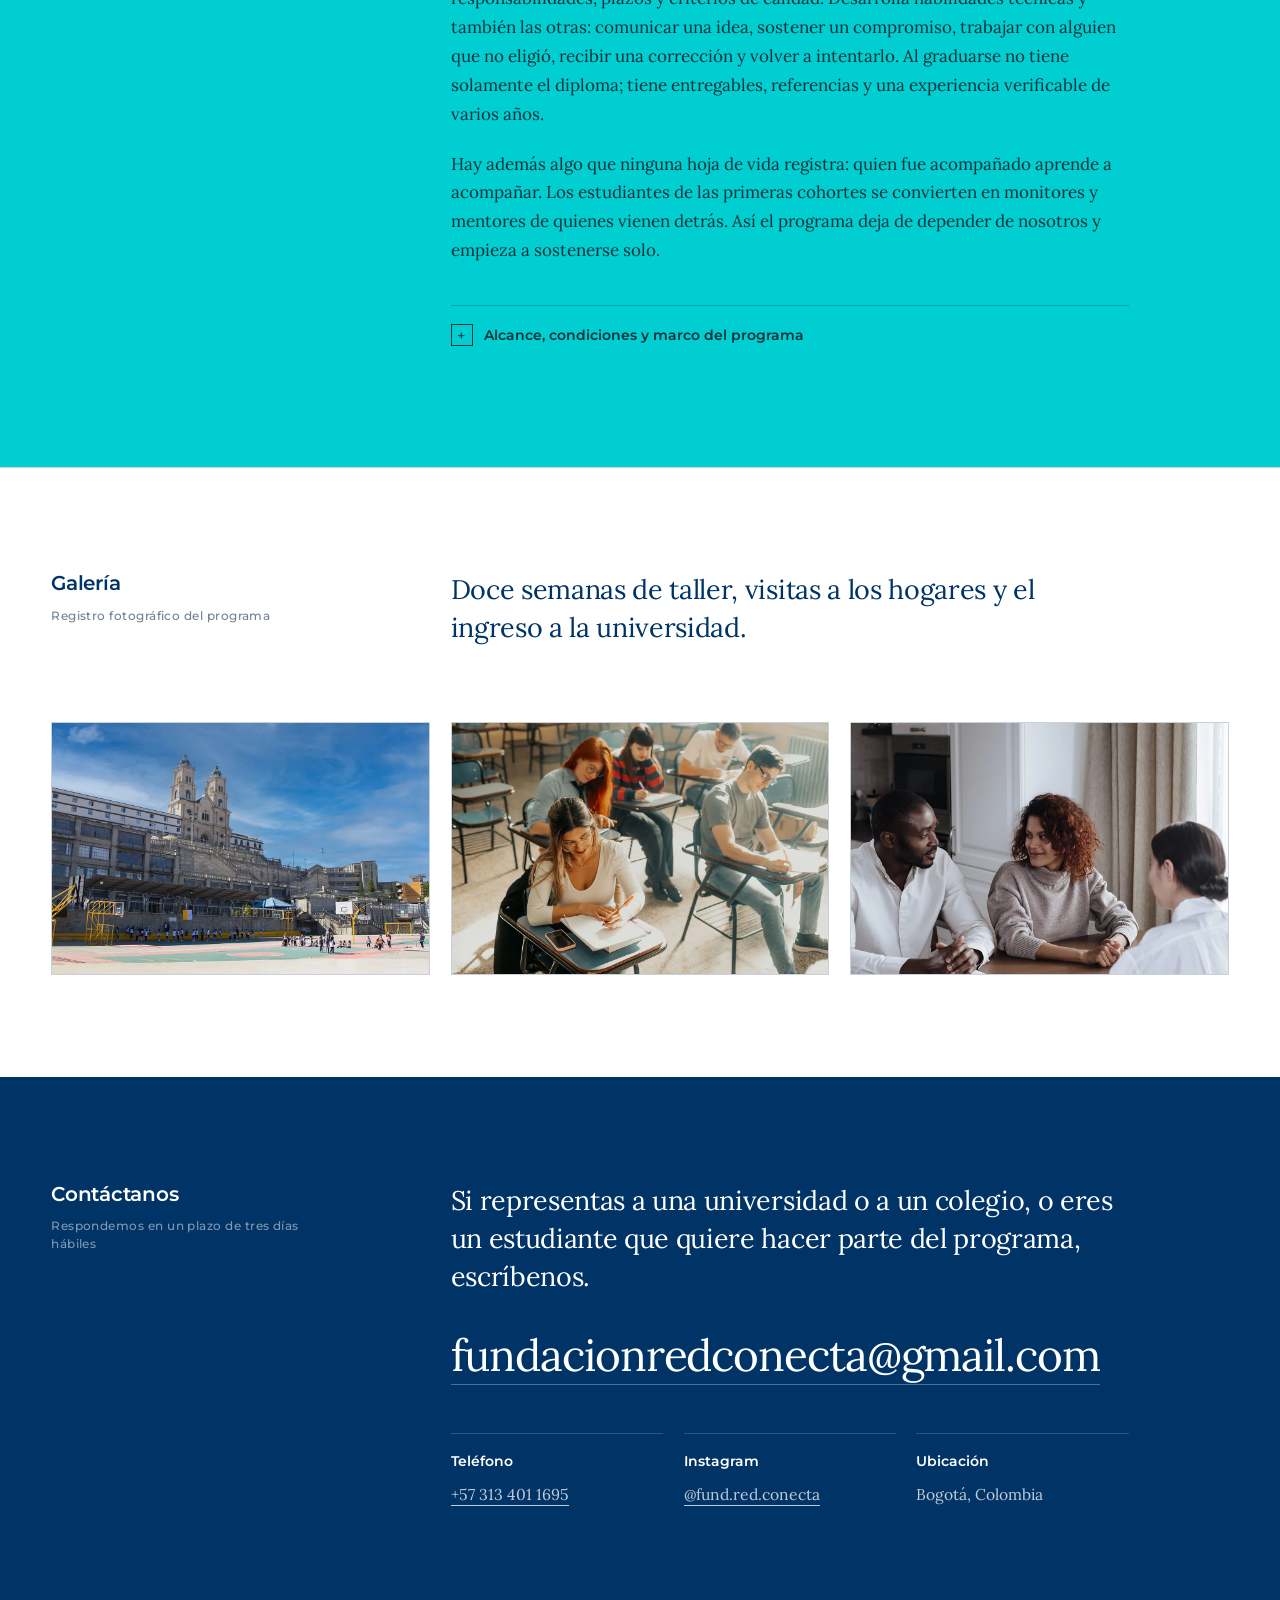
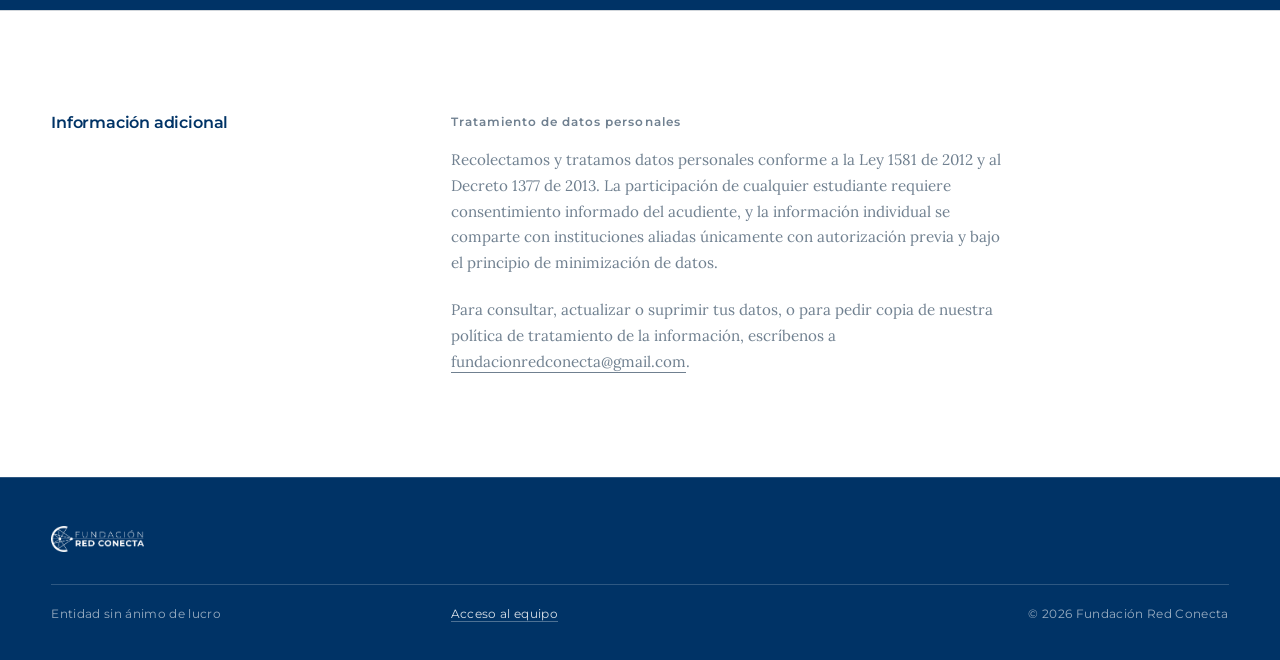
==== commit a0ae3ce8: "Add files via upload" ====
--- a/index.html
+++ b/index.html
@@ -286,7 +286,7 @@
 
 /* ---------------- pie ---------------- */
 .pie{background:var(--tinta);color:rgba(255,255,255,.6);padding-block:3rem 2.25rem;border-top:1px solid var(--hilo-claro)}
-.pie img{height:26px;margin-bottom:2rem}
+.pie img{height:26px;width:auto;margin-bottom:2rem}
 .pie .fila{
   display:grid;grid-template-columns:repeat(12,1fr);column-gap:var(--canal);row-gap:.75rem;
   border-top:1px solid var(--hilo-claro);padding-top:1.25rem;
@@ -339,7 +339,7 @@
 .logos figcaption{margin-top:.9rem;color:var(--tinta);font-weight:600;text-align:center}
 .logos .pauta{font-size:.66rem;padding:.7rem;gap:.2rem}
 .logos .pauta b{font-size:.66rem;word-break:break-all}
-.logos img{object-fit:contain;padding:.5rem 1.25rem}
+.logos img{width:100%;height:100%;object-fit:contain;padding:.5rem 1.25rem}
 @media(max-width:680px){.logos{grid-template-columns:repeat(2,1fr)}}
 
 /* retrato dentro de la retícula */
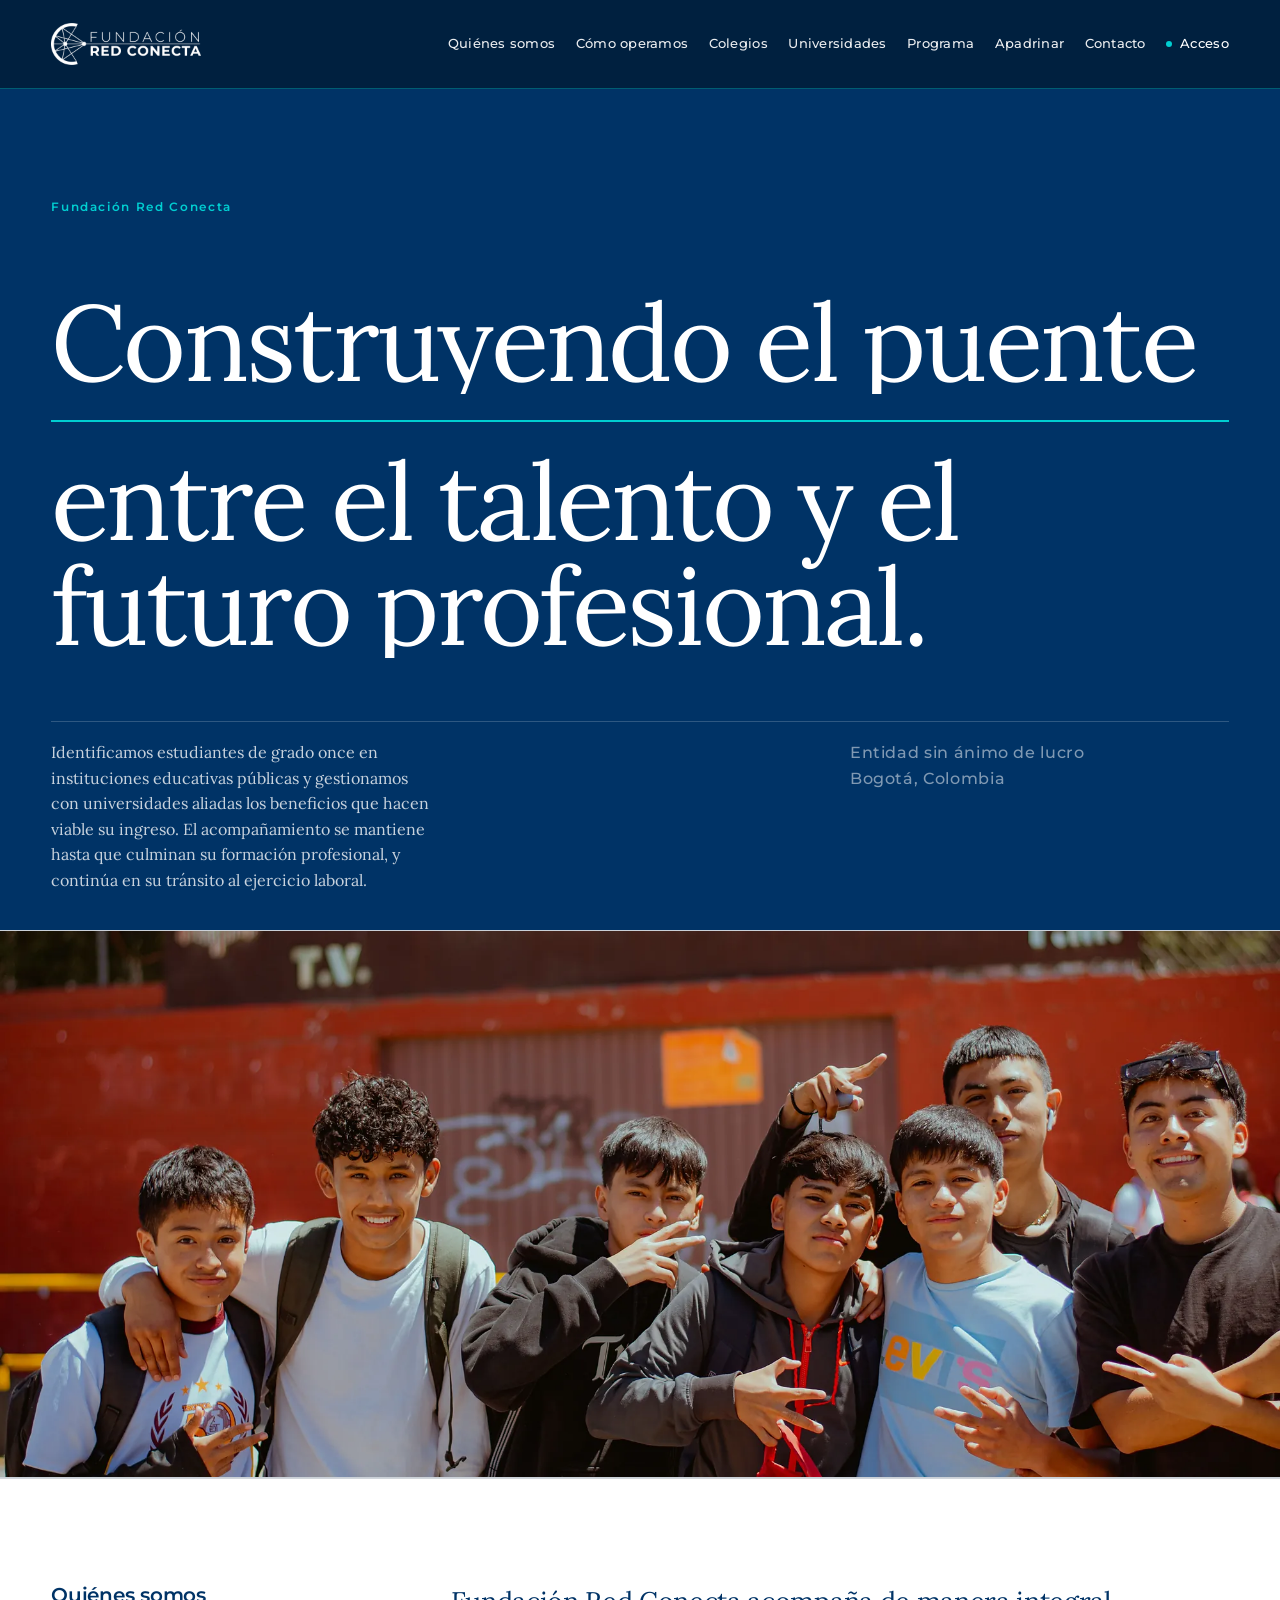
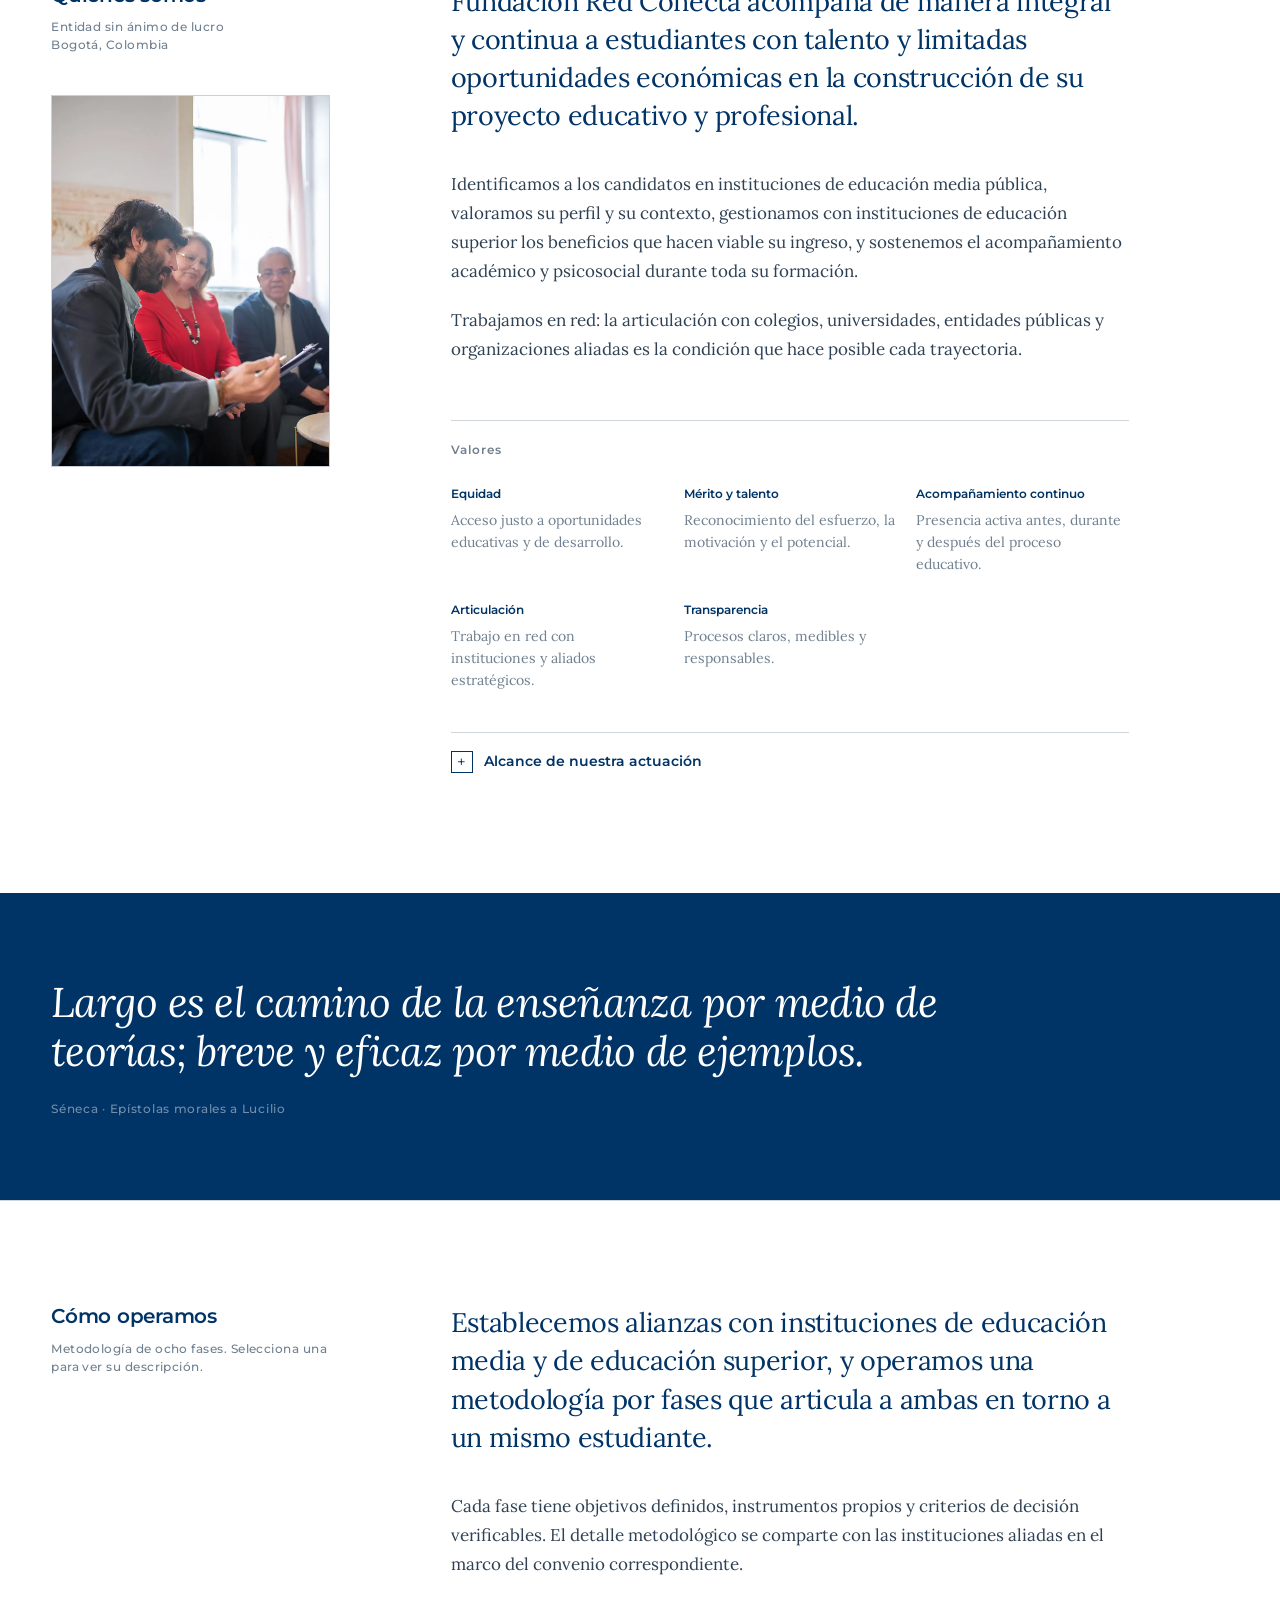
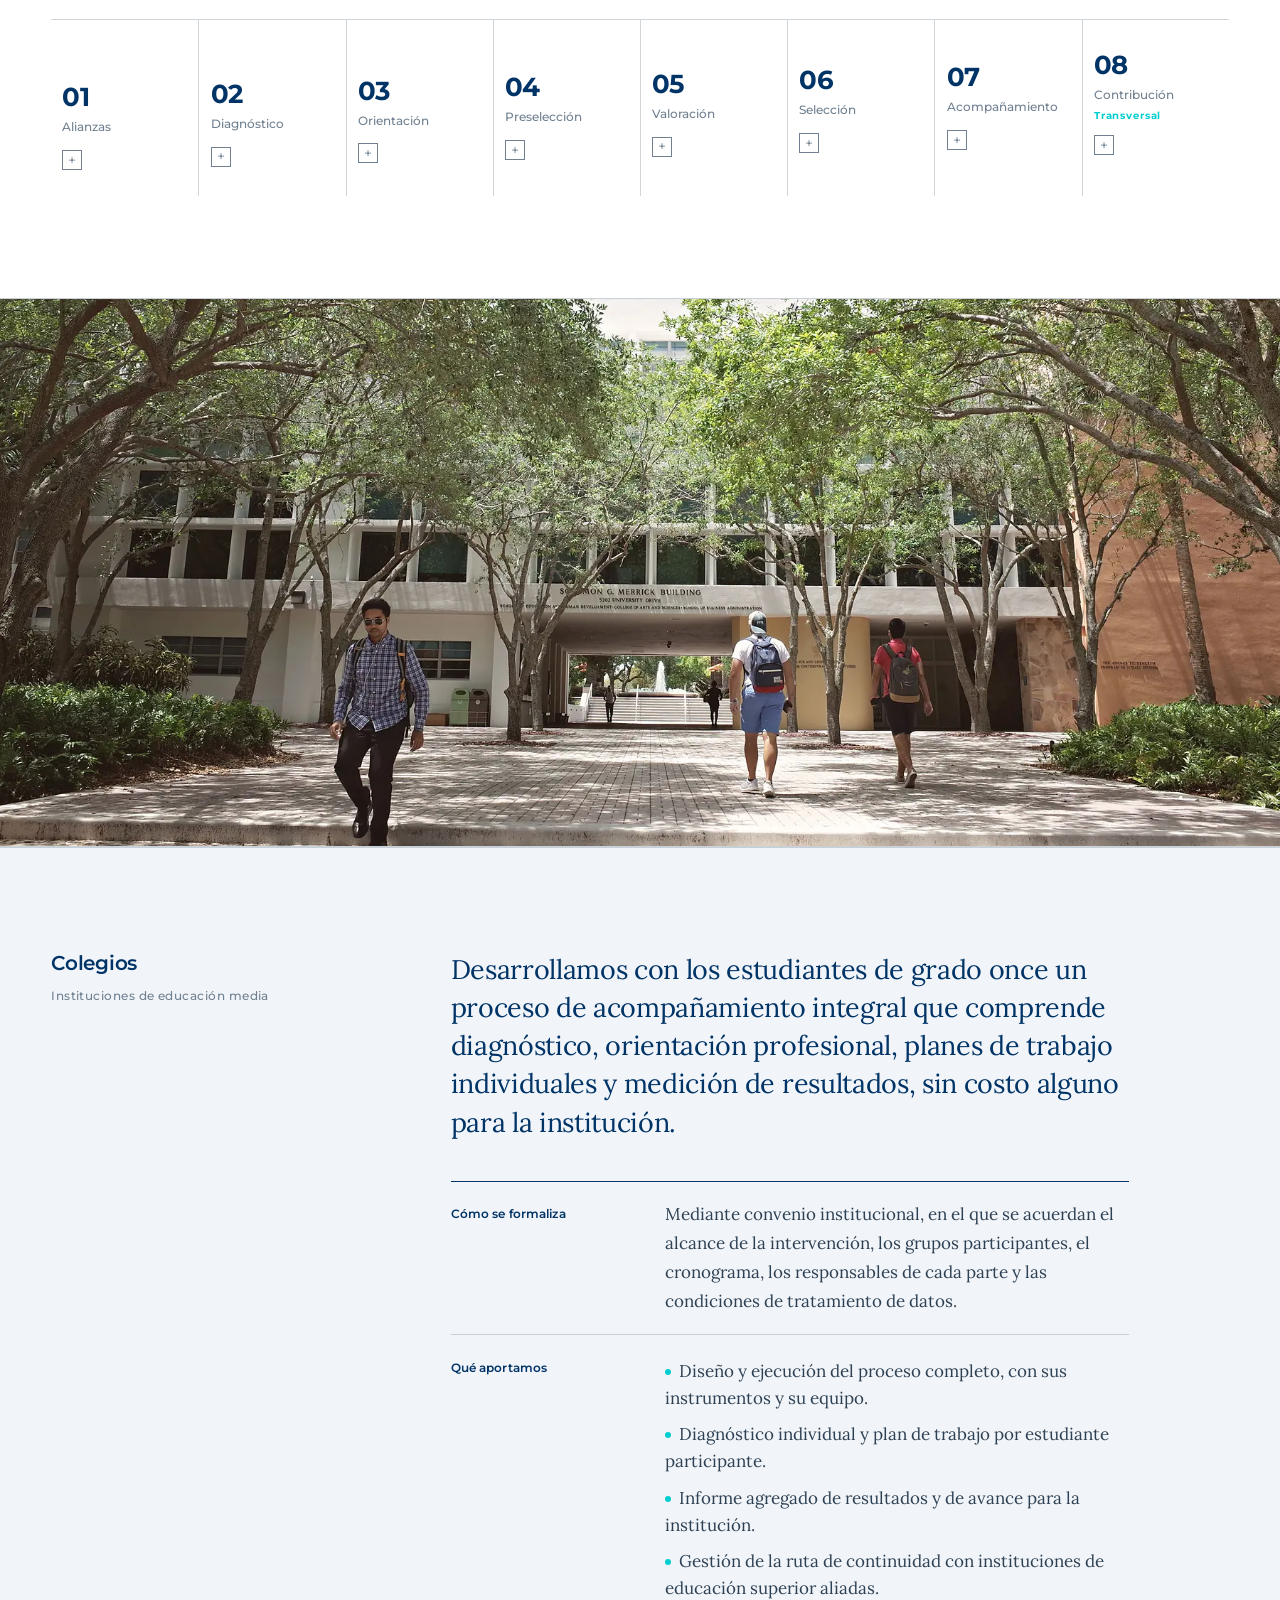
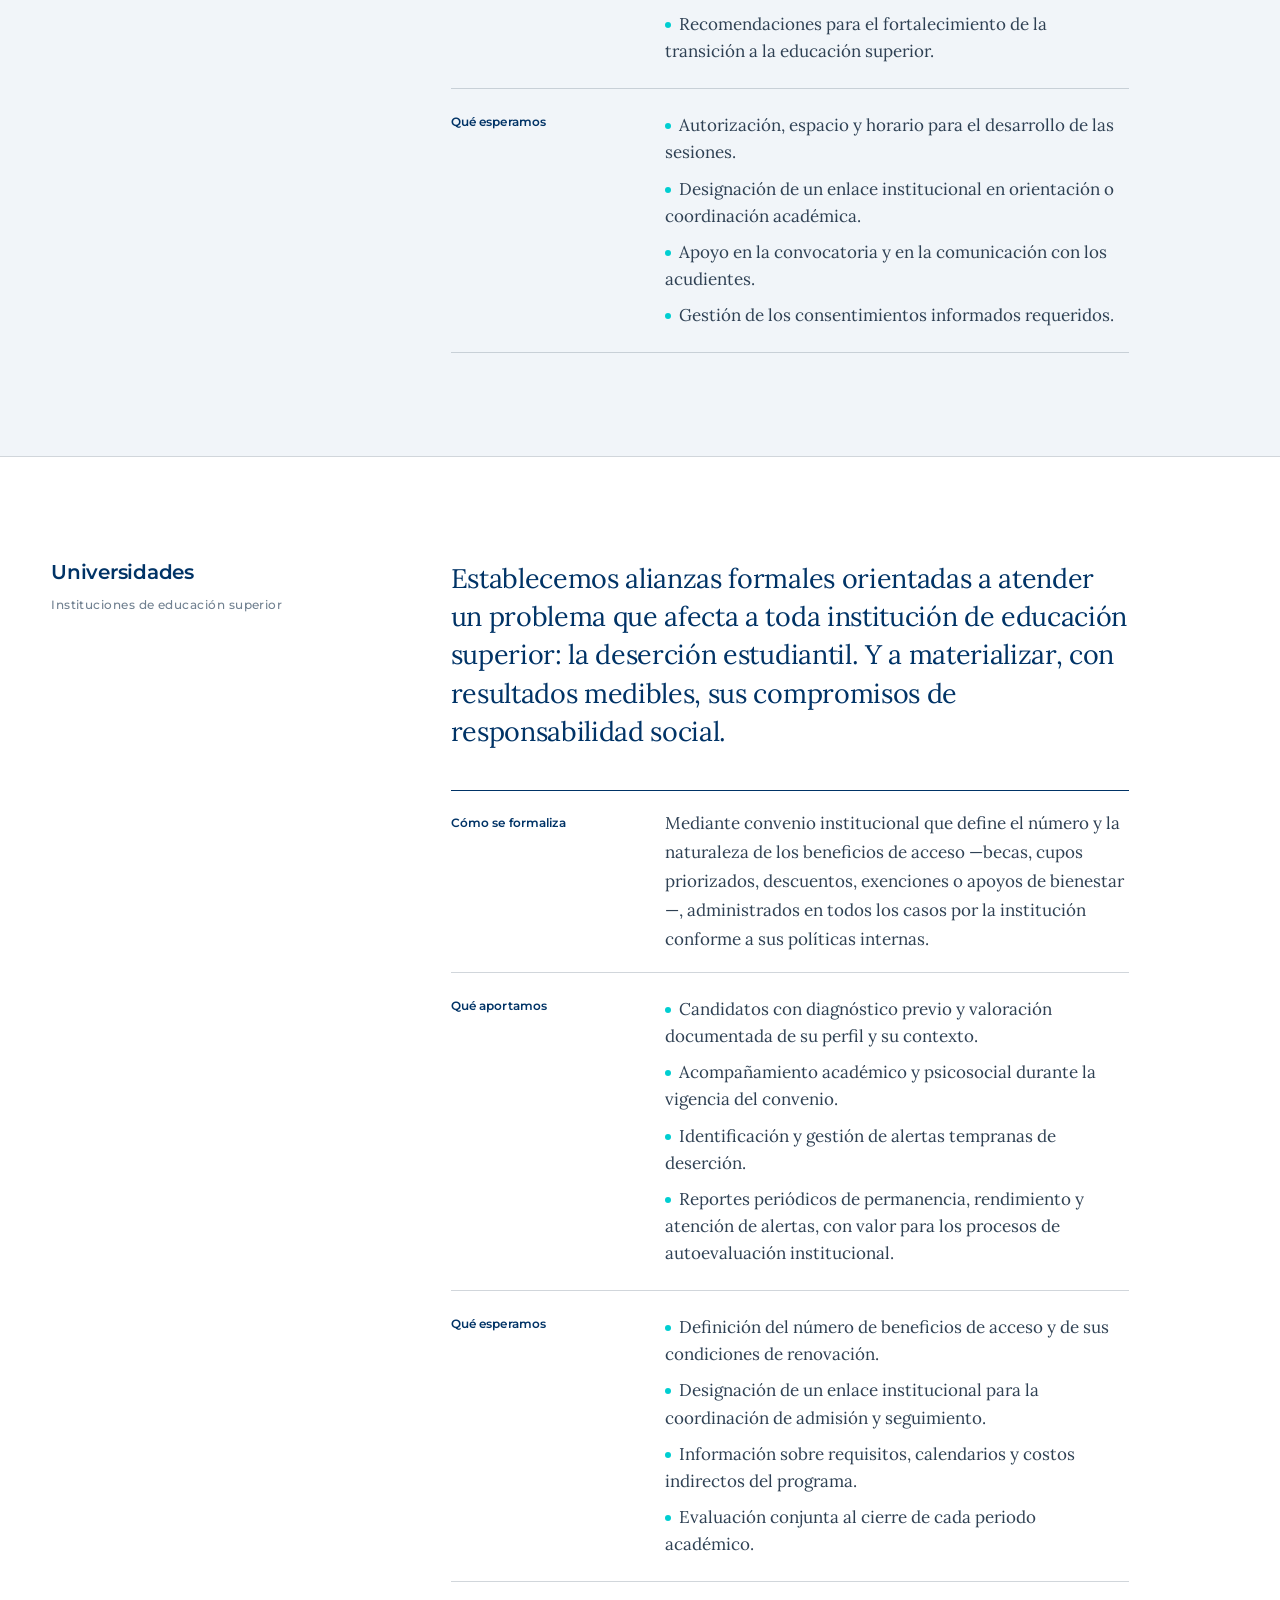
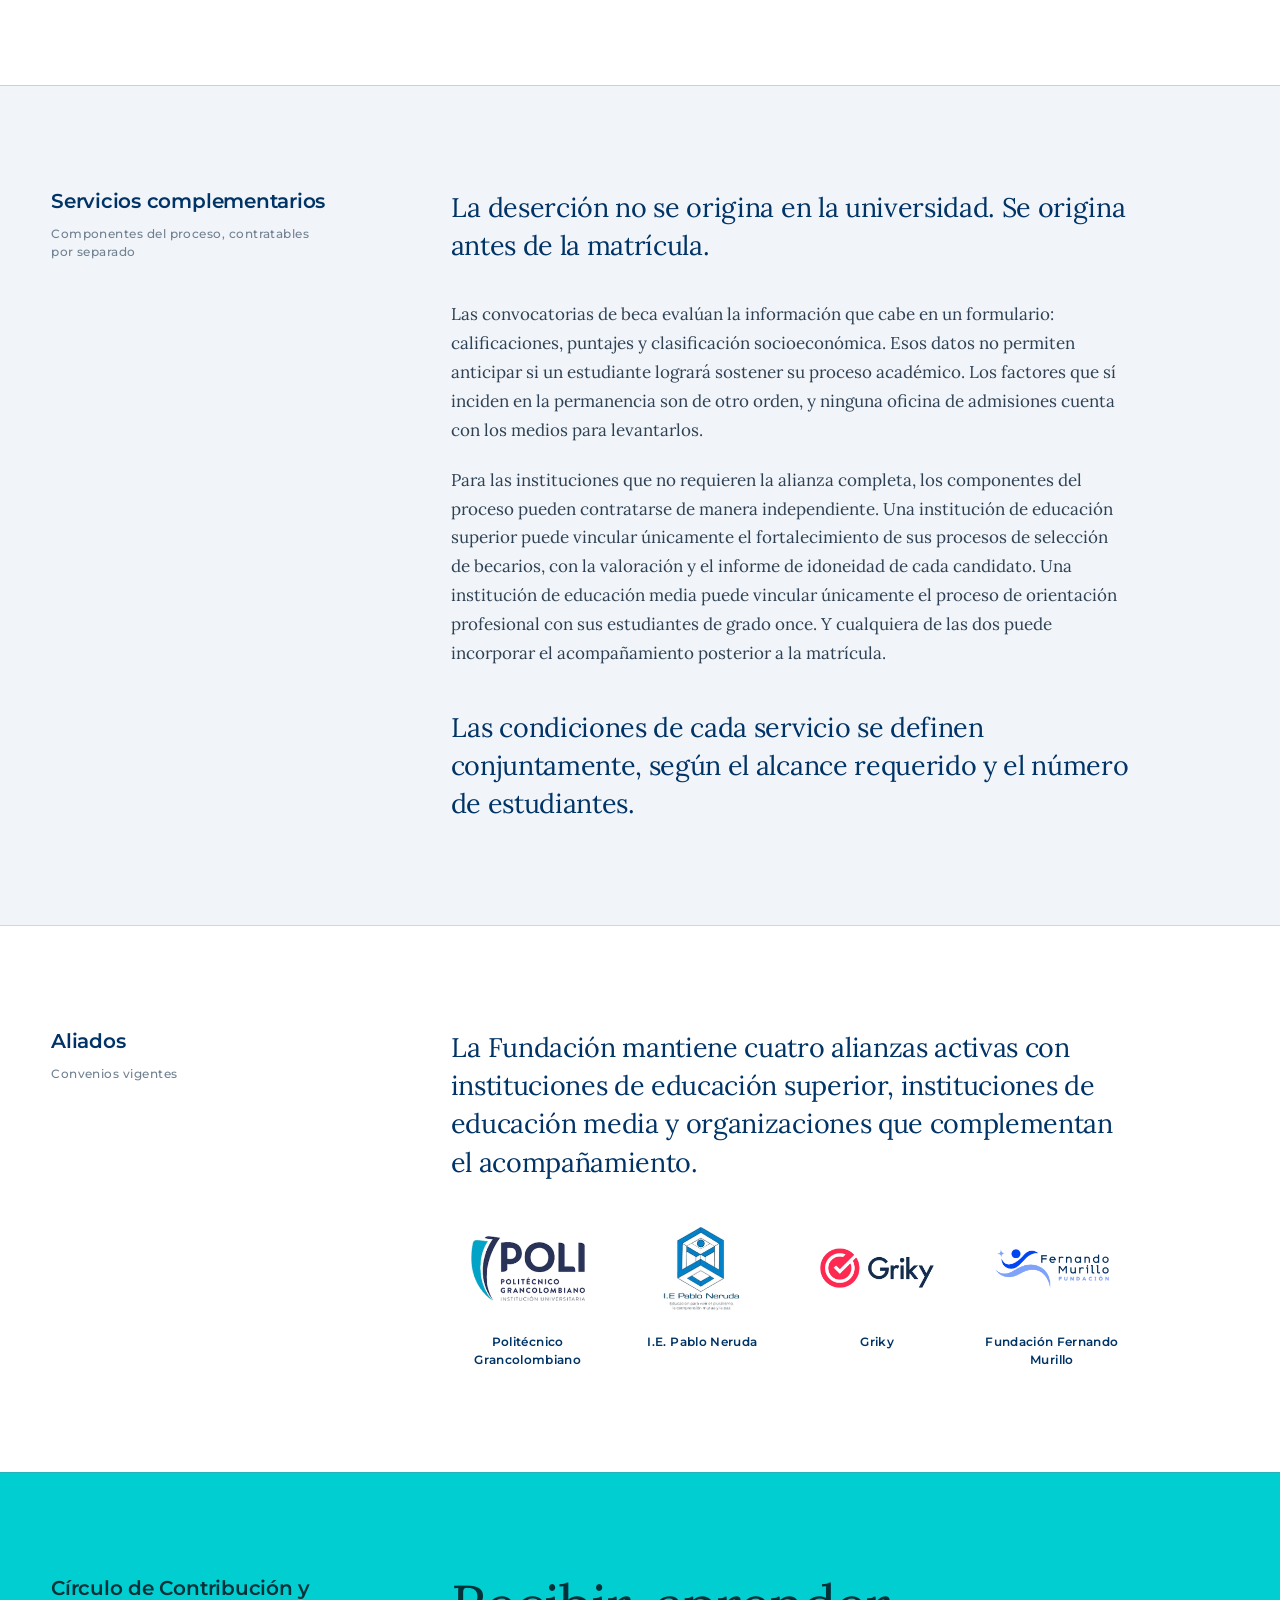
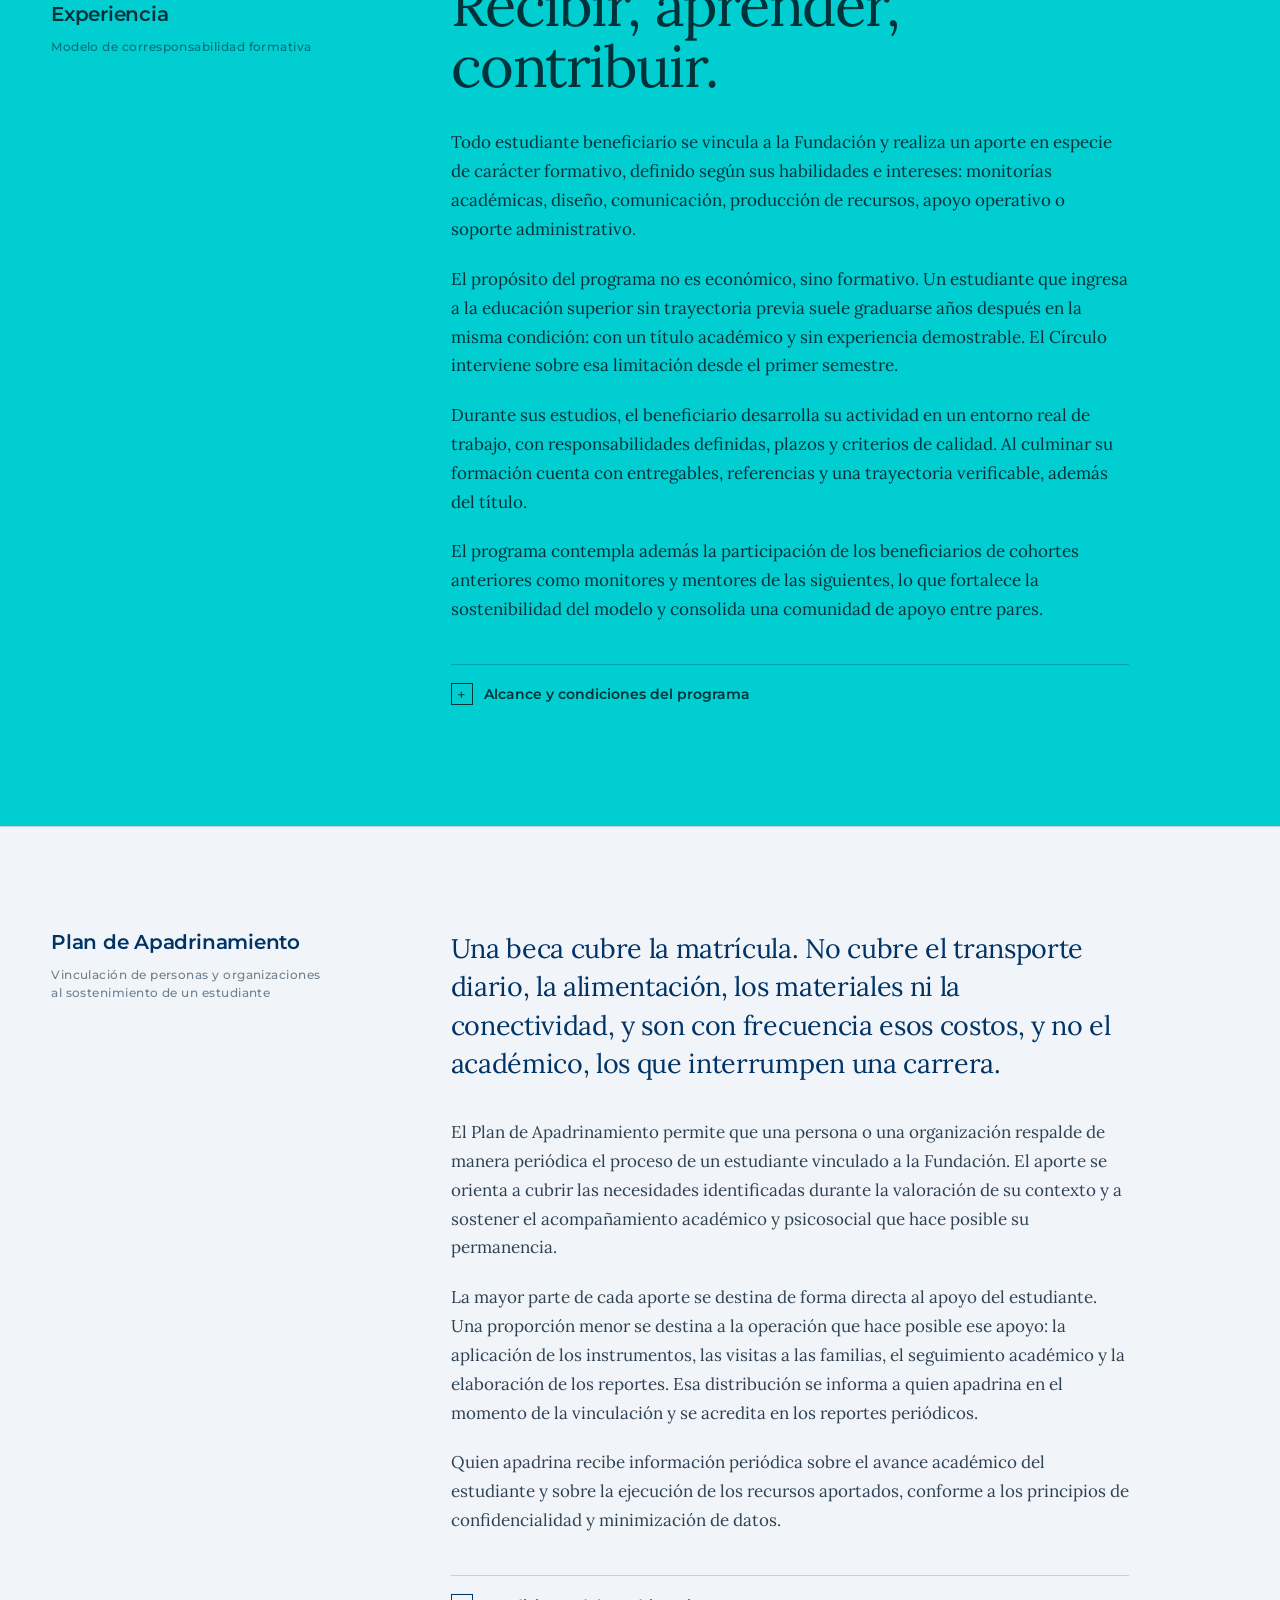
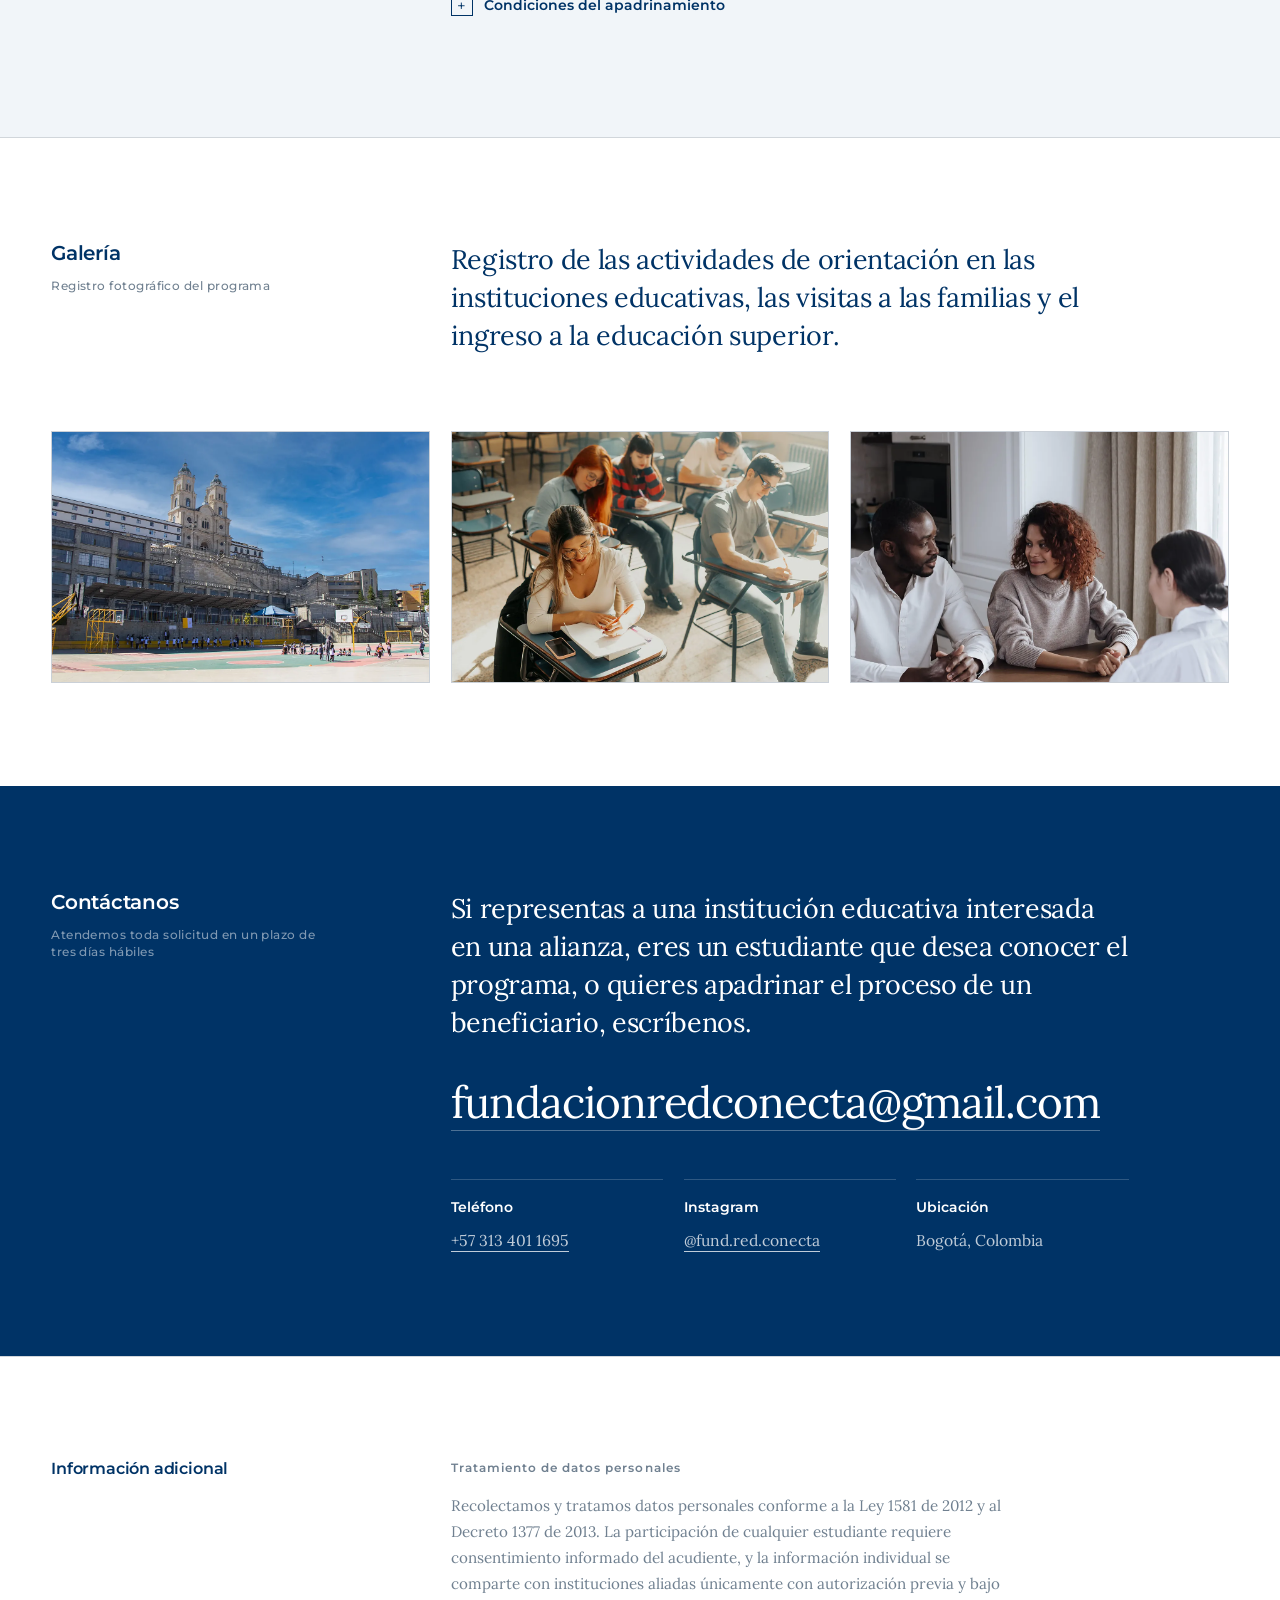
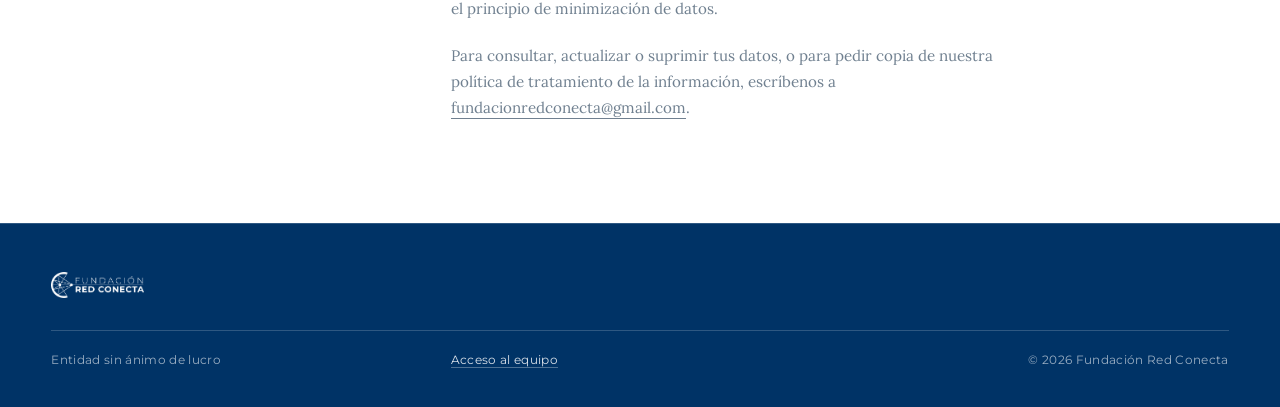
==== commit 1b7dcab4: "Add files via upload" ====
--- a/index.html
+++ b/index.html
@@ -451,8 +451,8 @@
         <a href="#operamos">Cómo operamos</a>
         <a href="#colegios">Colegios</a>
         <a href="#universidades">Universidades</a>
-        <a href="#servicios">Servicios</a>
         <a href="#circulo">Programa</a>
+        <a href="#apadrinar">Apadrinar</a>
         <a href="#contacto">Contacto</a>
         <a class="acceso" href="acceso.html">Acceso</a>
       </nav>
@@ -481,7 +481,7 @@
     </div>
     <div class="pie-portada">
       <div class="bloque">
-        <p>Identificamos estudiantes de grado once en instituciones educativas públicas, gestionamos con universidades aliadas los apoyos que hacen viable su ingreso, y los acompañamos hasta que se gradúan.</p>
+        <p>Identificamos estudiantes de grado once en instituciones educativas públicas y gestionamos con universidades aliadas los beneficios que hacen viable su ingreso. El acompañamiento se mantiene hasta que culminan su formación profesional, y continúa en su tránsito al ejercicio laboral.</p>
       </div>
       <div class="bloque">
         <p class="meta">Entidad sin ánimo de lucro<br>Bogotá, Colombia</p>
@@ -502,38 +502,58 @@
     <div class="malla">
       <div class="col-rotulo rotulo">
         <h2>Quiénes somos</h2>
-        <p class="meta">Orientación, acompañamiento<br>y articulación institucional</p>
+        <p class="meta">Entidad sin ánimo de lucro<br>Bogotá, Colombia</p>
 
         <div class="retrato"><figure class="marco "><img src="assets/fotos/equipo.webp" alt="Entrevista de acompañamiento con una familia" onerror="this.closest('.marco').classList.add('vacio')" width="1000" height="1333" loading="lazy" decoding="async"><span class="pauta"><b>assets/fotos/equipo.jpg</b>1200 × 1600 px · vertical</span></figure></div>
       </div>
       <div class="col-texto">
-        <p class="entradilla">La suerte es la suma de oportunidad y esfuerzo. El esfuerzo ya lo ponen ellos; nosotros trabajamos sobre la otra mitad.</p>
-        <p class="parrafo">Fundación Red Conecta articula colegios públicos con instituciones de educación superior para que el talento que ya existe en las aulas encuentre por dónde salir. Identificamos estudiantes de grado once con capacidad y determinación, gestionamos con universidades aliadas los beneficios que hacen viable su ingreso, y los acompañamos hasta que se gradúan.</p>
-        <p class="parrafo">En los colegios oficiales hay jóvenes con capacidad de sobra para una carrera universitaria que nunca llegan a matricularse. No por falta de mérito: por falta de ruta. Nuestro trabajo es construir esa ruta y caminarla con ellos.</p>
+        <p class="entradilla">Fundación Red Conecta acompaña de manera integral y continua a estudiantes con talento y limitadas oportunidades económicas en la construcción de su proyecto educativo y profesional.</p>
+
+        <p class="parrafo">Identificamos a los candidatos en instituciones de educación media pública, valoramos su perfil y su contexto, gestionamos con instituciones de educación superior los beneficios que hacen viable su ingreso, y sostenemos el acompañamiento académico y psicosocial durante toda su formación.</p>
+
+        <p class="parrafo">Trabajamos en red: la articulación con colegios, universidades, entidades públicas y organizaciones aliadas es la condición que hace posible cada trayectoria.</p>
 
         <div class="bloque-valores">
-        <p class="rotulo-min">Nuestros valores</p>
+        <p class="rotulo-min">Valores</p>
         <div class="valores-min">
           <div>
-            <h3 class="valor-titulo">Equidad y mérito</h3>
-            <p>Nivelamos el campo de juego para que el esfuerzo sea el único límite del éxito.</p>
+            <h3 class="valor-titulo">Equidad</h3>
+            <p>Acceso justo a oportunidades educativas y de desarrollo.</p>
           </div>
           <div>
-            <h3 class="valor-titulo">Acompañamiento</h3>
-            <p>No solo abrimos puertas; caminamos junto al estudiante en cada paso del proceso.</p>
+            <h3 class="valor-titulo">Mérito y talento</h3>
+            <p>Reconocimiento del esfuerzo, la motivación y el potencial.</p>
+          </div>
+          <div>
+            <h3 class="valor-titulo">Acompañamiento continuo</h3>
+            <p>Presencia activa antes, durante y después del proceso educativo.</p>
+          </div>
+          <div>
+            <h3 class="valor-titulo">Articulación</h3>
+            <p>Trabajo en red con instituciones y aliados estratégicos.</p>
           </div>
           <div>
             <h3 class="valor-titulo">Transparencia</h3>
-            <p>Solidez institucional que garantiza que cada inversión social genere un impacto real.</p>
+            <p>Procesos claros, medibles y responsables.</p>
           </div>
         </div>
         </div>
 
         <details class="mas">
-          <summary>Lo que no hacemos</summary>
+          <summary>Alcance de nuestra actuación</summary>
           <div class="contenido">
-            <p>La Fundación no imparte educación formal ni no formal, y no otorga títulos ni certificaciones académicas. Nuestra actuación se enmarca en la educación informal: orientación, mentoría, acompañamiento y seguimiento, complementarios a los procesos de las instituciones legalmente autorizadas.</p>
-            <p style="margin-top:1rem">No reemplazamos funciones académicas, administrativas ni de bienestar de las universidades aliadas. Los beneficios de acceso son administrados directamente por cada institución, bajo sus políticas internas.</p>
+            <h3 class="valor-titulo">Objeto social</h3>
+            <p>Promover el acceso, la permanencia y la proyección educativa y laboral de estudiantes con talento y limitadas oportunidades económicas, mediante procesos de orientación vocacional, acompañamiento académico y psicosocial, mentoría, seguimiento y articulación de oportunidades, así como la gestión y el fortalecimiento de alianzas con instituciones educativas, universidades y entidades públicas y privadas, nacionales e internacionales.</p>
+
+            <h3 class="valor-titulo">Naturaleza de la actuación</h3>
+            <p>La Fundación no imparte educación formal, educación no formal ni educación superior, y no otorga títulos, certificados académicos o credenciales educativas. Su actuación se limita a actividades de educación informal: orientación, acompañamiento, preparación, asesoría, mentoría y apoyo complementario a los procesos desarrollados por instituciones legalmente autorizadas.</p>
+            <h3 class="valor-titulo">Fuera del alcance</h3>
+            <ul class="lista" style="margin-top:.5rem">
+              <li>No otorga títulos ni certificaciones académicas.</li>
+              <li>No garantiza la asignación de becas.</li>
+              <li>No entrega recursos económicos directamente a los estudiantes.</li>
+              <li>No reemplaza funciones académicas, administrativas ni de bienestar de las instituciones de educación superior.</li>
+            </ul>
           </div>
         </details>
       </div>
@@ -557,11 +577,11 @@
     <div class="malla">
       <div class="col-rotulo rotulo">
         <h2>Cómo operamos</h2>
-        <p class="meta">Ocho etapas, del primer convenio a la graduación. Abre cada una para leer qué ocurre en ella.</p>
+        <p class="meta">Metodología de ocho fases. Selecciona una para ver su descripción.</p>
       </div>
       <div class="col-texto">
-        <p class="entradilla">Articulamos el talento de los colegios con los beneficios de las universidades, a través de un proceso de reconocimiento, orientación y selección.</p>
-        <p class="parrafo">Cada etapa deja evidencia documentada, de modo que siempre se puede explicar por qué un estudiante entró al programa y qué necesita para sostenerse en él.</p>
+        <p class="entradilla">Establecemos alianzas con instituciones de educación media y de educación superior, y operamos una metodología por fases que articula a ambas en torno a un mismo estudiante.</p>
+        <p class="parrafo">Cada fase tiene objetivos definidos, instrumentos propios y criterios de decisión verificables. El detalle metodológico se comparte con las instituciones aliadas en el marco del convenio correspondiente.</p>
       </div>
       <div class="col-ancho">
         <div class="tira" id="tira" role="tablist" aria-label="Etapas del proceso"></div>
@@ -588,31 +608,32 @@
     <div class="malla">
       <div class="col-rotulo rotulo">
         <h2>Colegios</h2>
-        <p class="meta">Instituciones de educación media que abren el campo de intervención</p>
+        <p class="meta">Instituciones de educación media</p>
       </div>
       <div class="col-texto">
-        <p class="entradilla">Intervenimos en grado once durante los últimos tres meses del calendario escolar, con un taller de doce semanas que incluye medición de entrada, trabajo experiencial y medición de salida.</p>
+        <p class="entradilla">Desarrollamos con los estudiantes de grado once un proceso de acompañamiento integral que comprende diagnóstico, orientación profesional, planes de trabajo individuales y medición de resultados, sin costo alguno para la institución.</p>
 
         <div class="tabla">
           <div class="fila">
             <div class="clave">Cómo se formaliza</div>
-            <p class="valor">Mediante convenio, en el que se acuerdan grupos, horarios, responsables, uso de datos y autorizaciones de los acudientes. La alianza no tiene costo para la institución.</p>
+            <p class="valor">Mediante convenio institucional, en el que se acuerdan el alcance de la intervención, los grupos participantes, el cronograma, los responsables de cada parte y las condiciones de tratamiento de datos.</p>
           </div>
           <div class="fila">
             <div class="clave">Qué aportamos</div>
             <div class="valor"><ul>
-              <li class="nodo">Diseño y ejecución completa del taller y de sus instrumentos.</li>
-              <li class="nodo">Informe agregado de resultados para la institución.</li>
-              <li class="nodo">Gestión de la ruta de continuidad con universidades aliadas.</li>
-              <li class="nodo">Recomendaciones para fortalecer la transición a educación superior.</li>
+              <li class="nodo">Diseño y ejecución del proceso completo, con sus instrumentos y su equipo.</li>
+              <li class="nodo">Diagnóstico individual y plan de trabajo por estudiante participante.</li>
+              <li class="nodo">Informe agregado de resultados y de avance para la institución.</li>
+              <li class="nodo">Gestión de la ruta de continuidad con instituciones de educación superior aliadas.</li>
+              <li class="nodo">Recomendaciones para el fortalecimiento de la transición a la educación superior.</li>
             </ul></div>
           </div>
           <div class="fila">
             <div class="clave">Qué esperamos</div>
             <div class="valor"><ul>
-              <li class="nodo">Autorización, espacio y horario para las sesiones.</li>
-              <li class="nodo">Un enlace institucional en orientación o coordinación académica.</li>
-              <li class="nodo">Apoyo en la convocatoria y en la comunicación con acudientes.</li>
+              <li class="nodo">Autorización, espacio y horario para el desarrollo de las sesiones.</li>
+              <li class="nodo">Designación de un enlace institucional en orientación o coordinación académica.</li>
+              <li class="nodo">Apoyo en la convocatoria y en la comunicación con los acudientes.</li>
               <li class="nodo">Gestión de los consentimientos informados requeridos.</li>
             </ul></div>
           </div>
@@ -628,32 +649,32 @@
     <div class="malla">
       <div class="col-rotulo rotulo">
         <h2>Universidades</h2>
-        <p class="meta">Instituciones de educación superior que abren la puerta de salida</p>
+        <p class="meta">Instituciones de educación superior</p>
       </div>
       <div class="col-texto">
-        <p class="entradilla">Las alianzas se estructuran como pilotos acotados, con cupos definidos, indicadores acordados y reportes periódicos. Preferimos empezar pequeño y demostrar resultados antes de ampliar.</p>
+        <p class="entradilla">Establecemos alianzas formales orientadas a atender un problema que afecta a toda institución de educación superior: la deserción estudiantil. Y a materializar, con resultados medibles, sus compromisos de responsabilidad social.</p>
 
         <div class="tabla">
           <div class="fila">
             <div class="clave">Cómo se formaliza</div>
-            <p class="valor">Sobre un número acordado de beneficios de acceso: becas, cupos priorizados, descuentos, exenciones o apoyos de bienestar, administrados siempre por la institución bajo sus políticas internas.</p>
+            <p class="valor">Mediante convenio institucional que define el número y la naturaleza de los beneficios de acceso —becas, cupos priorizados, descuentos, exenciones o apoyos de bienestar—, administrados en todos los casos por la institución conforme a sus políticas internas.</p>
           </div>
           <div class="fila">
             <div class="clave">Qué aportamos</div>
             <div class="valor"><ul>
-              <li class="nodo">Candidatos con diagnóstico previo, perfilamiento psicométrico y evaluación socio-contextual documentada.</li>
-              <li class="nodo">Acompañamiento académico y socioeducativo durante toda la vigencia del convenio.</li>
+              <li class="nodo">Candidatos con diagnóstico previo y valoración documentada de su perfil y su contexto.</li>
+              <li class="nodo">Acompañamiento académico y psicosocial durante la vigencia del convenio.</li>
               <li class="nodo">Identificación y gestión de alertas tempranas de deserción.</li>
-              <li class="nodo">Reportes de permanencia, rendimiento, alertas atendidas y satisfacción.</li>
+              <li class="nodo">Reportes periódicos de permanencia, rendimiento y atención de alertas, con valor para los procesos de autoevaluación institucional.</li>
             </ul></div>
           </div>
           <div class="fila">
             <div class="clave">Qué esperamos</div>
             <div class="valor"><ul>
-              <li class="nodo">Un número definido de beneficios de acceso y sus condiciones de renovación.</li>
-              <li class="nodo">Un enlace institucional con quien coordinar admisión y seguimiento.</li>
-              <li class="nodo">Claridad sobre requisitos, calendarios y costos indirectos del programa.</li>
-              <li class="nodo">Una evaluación conjunta al cierre de cada periodo.</li>
+              <li class="nodo">Definición del número de beneficios de acceso y de sus condiciones de renovación.</li>
+              <li class="nodo">Designación de un enlace institucional para la coordinación de admisión y seguimiento.</li>
+              <li class="nodo">Información sobre requisitos, calendarios y costos indirectos del programa.</li>
+              <li class="nodo">Evaluación conjunta al cierre de cada periodo académico.</li>
             </ul></div>
           </div>
         </div>
@@ -668,19 +689,17 @@
   <div class="hoja">
     <div class="malla">
       <div class="col-rotulo rotulo">
-        <h2>Otros servicios</h2>
-        <p class="meta">Selección y permanencia<br>para instituciones de educación superior</p>
+        <h2>Servicios complementarios</h2>
+        <p class="meta">Componentes del proceso, contratables por separado</p>
       </div>
       <div class="col-texto">
-        <p class="entradilla">La deserción no empieza en la universidad. Empieza antes de la matrícula.</p>
-
-        <p class="parrafo">Las convocatorias evalúan lo que cabe en un formulario: notas, puntajes, estrato. Nada de eso predice si el estudiante va a sostenerse. Lo predice si hay alguien en su casa que entienda lo que está haciendo, cuánto le cuesta el transporte, a quién cuida mientras estudia. Esa información no está en el formulario y ninguna oficina de admisiones tiene cómo levantarla.</p>
-
-        <p class="parrafo">Fundación Red Conecta cubre ese tramo. Identificamos al candidato en el colegio, lo evaluamos con instrumentos psicométricos, lo orientamos durante doce semanas y conocemos su hogar. La universidad recibe un reporte con el estudio completo y una recomendación argumentada: por qué ese candidato es idóneo para la beca, o por qué no lo es.</p>
-
-        <p class="parrafo">Y el acompañamiento no termina en la matrícula. Continúa durante toda la carrera, con seguimiento académico, tutorías, apoyo psicológico y alertas tempranas.</p>
-
-        <p class="entradilla" style="margin:2.5rem 0 0">No aportamos recursos económicos. Aportamos el proceso completo que hace que la inversión de la universidad se sostenga.</p>
+        <p class="entradilla">La deserción no se origina en la universidad. Se origina antes de la matrícula.</p>
+
+        <p class="parrafo">Las convocatorias de beca evalúan la información que cabe en un formulario: calificaciones, puntajes y clasificación socioeconómica. Esos datos no permiten anticipar si un estudiante logrará sostener su proceso académico. Los factores que sí inciden en la permanencia son de otro orden, y ninguna oficina de admisiones cuenta con los medios para levantarlos.</p>
+
+        <p class="parrafo">Para las instituciones que no requieren la alianza completa, los componentes del proceso pueden contratarse de manera independiente. Una institución de educación superior puede vincular únicamente el fortalecimiento de sus procesos de selección de becarios, con la valoración y el informe de idoneidad de cada candidato. Una institución de educación media puede vincular únicamente el proceso de orientación profesional con sus estudiantes de grado once. Y cualquiera de las dos puede incorporar el acompañamiento posterior a la matrícula.</p>
+
+        <p class="entradilla" style="margin:2.5rem 0 0">Las condiciones de cada servicio se definen conjuntamente, según el alcance requerido y el número de estudiantes.</p>
       </div>
     </div>
   </div>
@@ -695,7 +714,7 @@
         <p class="meta">Convenios vigentes</p>
       </div>
       <div class="col-texto">
-        <p class="entradilla">Hoy sostenemos cuatro alianzas activas, entre instituciones de educación superior, educación media y organizaciones que complementan el acompañamiento.</p>
+        <p class="entradilla">La Fundación mantiene cuatro alianzas activas con instituciones de educación superior, instituciones de educación media y organizaciones que complementan el acompañamiento.</p>
         <div class="logos">
           <figure class="aliado">
             <div class="marco"><img src="assets/logos/politecnico-grancolombiano.webp" alt="Politécnico Grancolombiano"
@@ -729,35 +748,69 @@
     <div class="malla">
       <div class="col-rotulo rotulo">
         <h2>Círculo de Contribución y Experiencia</h2>
-        <p class="meta">El programa que acompaña al estudiante durante toda la carrera</p>
+        <p class="meta">Modelo de corresponsabilidad formativa</p>
       </div>
       <div class="col-texto">
         <p class="titulo-grande">Recibir, aprender, contribuir.</p>
-        <p class="parrafo">Cada estudiante que recibe un beneficio se vincula a la Fundación y aporta desde lo que sabe hacer, o desde lo que quiere aprender a hacer: monitorías académicas a otros estudiantes, diseño, comunicación y redes, producción de recursos formativos, apoyo operativo o soporte administrativo.</p>
-
-        <p class="parrafo">La razón no es económica. Un joven que llega a primer semestre con talento pero sin trayectoria suele graduarse cuatro o cinco años después en la misma condición: con un título y sin hoja de vida. En el mercado laboral colombiano esa es, con frecuencia, la barrera que vuelve a cerrar la puerta que la beca había abierto. El Círculo la desmonta desde el primer semestre.</p>
-
-        <p class="parrafo">Mientras estudia, el estudiante practica su propio oficio en un entorno real, con responsabilidades, plazos y criterios de calidad. Desarrolla habilidades técnicas y también las otras: comunicar una idea, sostener un compromiso, trabajar con alguien que no eligió, recibir una corrección y volver a intentarlo. Al graduarse no tiene solamente el diploma; tiene entregables, referencias y una experiencia verificable de varios años.</p>
-
-        <p class="parrafo">Hay además algo que ninguna hoja de vida registra: quien fue acompañado aprende a acompañar. Los estudiantes de las primeras cohortes se convierten en monitores y mentores de quienes vienen detrás. Así el programa deja de depender de nosotros y empieza a sostenerse solo.</p>
+
+        <p class="parrafo">Todo estudiante beneficiario se vincula a la Fundación y realiza un aporte en especie de carácter formativo, definido según sus habilidades e intereses: monitorías académicas, diseño, comunicación, producción de recursos, apoyo operativo o soporte administrativo.</p>
+
+        <p class="parrafo">El propósito del programa no es económico, sino formativo. Un estudiante que ingresa a la educación superior sin trayectoria previa suele graduarse años después en la misma condición: con un título académico y sin experiencia demostrable. El Círculo interviene sobre esa limitación desde el primer semestre.</p>
+
+        <p class="parrafo">Durante sus estudios, el beneficiario desarrolla su actividad en un entorno real de trabajo, con responsabilidades definidas, plazos y criterios de calidad. Al culminar su formación cuenta con entregables, referencias y una trayectoria verificable, además del título.</p>
+
+        <p class="parrafo">El programa contempla además la participación de los beneficiarios de cohortes anteriores como monitores y mentores de las siguientes, lo que fortalece la sostenibilidad del modelo y consolida una comunidad de apoyo entre pares.</p>
 
         <details class="mas">
-          <summary>Alcance, condiciones y marco del programa</summary>
+          <summary>Alcance y condiciones del programa</summary>
           <div class="contenido">
             <h3 class="valor-titulo">Naturaleza del vínculo</h3>
-            <p>La contribución se formaliza en el Acuerdo de Vinculación y en un Plan Individual de Contribución y Experiencia. Consiste en un aporte en especie de carácter formativo, principalmente monitorías y apoyo a la operación de la Fundación, como contrapartida a los beneficios de acceso gestionados con las instituciones aliadas. No constituye relación laboral, no genera salario ni prestaciones sociales, y no sustituye funciones propias del personal de la Fundación.</p>
-
-            <h3 class="valor-titulo">Dedicación y alcance</h3>
-            <p>El plan individual define entregables o dedicación por periodo, en una medida razonable frente a la carga académica del semestre. Se reduce o se reprograma en semanas de parciales y finales, y se ajusta ante cambios en la situación personal del estudiante.</p>
-
-            <h3 class="valor-titulo">Acompañamiento y aprendizaje</h3>
-            <p>Toda contribución tiene un responsable de acompañamiento, criterios explícitos de calidad y retroalimentación periódica. El plan incluye objetivos de aprendizaje: la actividad solo tiene sentido si el estudiante termina el periodo sabiendo más de lo que sabía al empezarlo.</p>
-
+            <p>La contribución se formaliza en el Acuerdo de Vinculación y en un plan individual suscrito por las partes. Consiste en un aporte en especie de carácter formativo, como contrapartida a los beneficios de acceso gestionados con las instituciones aliadas. No constituye relación laboral, no genera salario ni prestaciones sociales, y no sustituye funciones propias del personal de la Fundación.</p>
+
+            <h3 class="valor-titulo">Dedicación y protección del estudiante</h3>
+            <p>El plan individual establece una dedicación razonable frente a la carga académica del periodo, y se reduce, reprograma o suspende cuando las circunstancias académicas, de salud o personales del estudiante así lo requieran. La contribución no opera en ningún caso como sanción ni como contraprestación económica.</p>
+
+            <h3 class="valor-titulo">Continuidad del beneficio</h3>
+            <p>La renovación del beneficio de acceso depende de los compromisos académicos acordados con la institución de educación superior, y no del volumen de la contribución realizada.</p>
+          </div>
+        </details>
+      </div>
+    </div>
+  </div>
+</section>
+
+
+<!-- ============ APADRINAMIENTO ============ -->
+<section class="seccion suave" id="apadrinar">
+  <div class="hoja">
+    <div class="malla">
+      <div class="col-rotulo rotulo">
+        <h2>Plan de Apadrinamiento</h2>
+        <p class="meta">Vinculación de personas y organizaciones al sostenimiento de un estudiante</p>
+      </div>
+      <div class="col-texto">
+        <p class="entradilla">Una beca cubre la matrícula. No cubre el transporte diario, la alimentación, los materiales ni la conectividad, y son con frecuencia esos costos, y no el académico, los que interrumpen una carrera.</p>
+
+        <p class="parrafo">El Plan de Apadrinamiento permite que una persona o una organización respalde de manera periódica el proceso de un estudiante vinculado a la Fundación. El aporte se orienta a cubrir las necesidades identificadas durante la valoración de su contexto y a sostener el acompañamiento académico y psicosocial que hace posible su permanencia.</p>
+
+        <p class="parrafo">La mayor parte de cada aporte se destina de forma directa al apoyo del estudiante. Una proporción menor se destina a la operación que hace posible ese apoyo: la aplicación de los instrumentos, las visitas a las familias, el seguimiento académico y la elaboración de los reportes. Esa distribución se informa a quien apadrina en el momento de la vinculación y se acredita en los reportes periódicos.</p>
+
+        <p class="parrafo">Quien apadrina recibe información periódica sobre el avance académico del estudiante y sobre la ejecución de los recursos aportados, conforme a los principios de confidencialidad y minimización de datos.</p>
+
+        <details class="mas">
+          <summary>Condiciones del apadrinamiento</summary>
+          <div class="contenido">
             <h3 class="valor-titulo">Protección del estudiante</h3>
-            <p>Si la contribución interfiere con el desempeño académico, la salud o el bienestar, el plan se ajusta o se suspende por decisión conjunta. La contribución nunca opera como sanción ni como contraprestación económica, y no puede asignarse a tareas que sustituyan empleos formales.</p>
-
-            <h3 class="valor-titulo">Continuidad del beneficio</h3>
-            <p>La renovación de la beca depende de los compromisos académicos acordados con la institución de educación superior, no del volumen de la contribución. Ambas cosas se acompañan por separado.</p>
+            <p>La relación se administra en su totalidad a través de la Fundación. No se establece contacto directo entre quien apadrina y el estudiante sin autorización expresa del acudiente cuando se trate de menores de edad, y en ningún caso se comparten datos personales sensibles ni información que permita su identificación sin consentimiento previo.</p>
+
+            <h3 class="valor-titulo">Destinación de los aportes</h3>
+            <p>Los aportes no se entregan en efectivo al estudiante ni a su familia. Se ejecutan mediante pagos directos a terceros o a la institución educativa, según las necesidades acreditadas en el plan de apoyo de cada beneficiario.</p>
+
+            <h3 class="valor-titulo">Alcance del vínculo</h3>
+            <p>El apadrinamiento no otorga a quien aporta injerencia en la selección de beneficiarios, en las decisiones académicas del estudiante ni en la operación de la Fundación. Se pacta por periodos académicos y es renovable de común acuerdo.</p>
+
+            <h3 class="valor-titulo">Transparencia</h3>
+            <p>Cada apadrinamiento se formaliza por escrito, con la destinación de los recursos, la periodicidad de los reportes y las condiciones de terminación claramente establecidas.</p>
           </div>
         </details>
       </div>
@@ -774,7 +827,7 @@
         <p class="meta">Registro fotográfico del programa</p>
       </div>
       <div class="col-texto">
-        <p class="entradilla">Doce semanas de taller, visitas a los hogares y el ingreso a la universidad.</p>
+        <p class="entradilla">Registro de las actividades de orientación en las instituciones educativas, las visitas a las familias y el ingreso a la educación superior.</p>
       </div>
       <div class="col-ancho">
         <div class="galeria">
@@ -793,10 +846,10 @@
     <div class="malla">
       <div class="col-rotulo rotulo">
         <h2>Contáctanos</h2>
-        <p class="meta">Respondemos en un plazo de tres días hábiles</p>
+        <p class="meta">Atendemos toda solicitud en un plazo de tres días hábiles</p>
       </div>
       <div class="col-texto">
-        <p class="entradilla">Si representas a una universidad o a un colegio, o eres un estudiante que quiere hacer parte del programa, escríbenos.</p>
+        <p class="entradilla">Si representas a una institución educativa interesada en una alianza, eres un estudiante que desea conocer el programa, o quieres apadrinar el proceso de un beneficiario, escríbenos.</p>
         <a class="correo" href="mailto:fundacionredconecta@gmail.com">fundacionredconecta@gmail.com</a>
         <div class="tercios" style="margin-top:3rem">
           <div style="border-top-color:var(--hilo-claro)">
@@ -884,36 +937,36 @@
 
 const ETAPAS = [
   {
-    t:"Alianzas", corto:"Alianzas",
-    d:"Firmamos convenio con colegios oficiales, que abren el espacio de trabajo en grado once, y con instituciones de educación superior, que definen cuántos beneficios de acceso ponen a disposición y bajo qué condiciones de renovación. Sin las dos puntas no hay ruta: una aporta el talento, la otra el destino."
+    t:"Alianzas institucionales", corto:"Alianzas",
+    d:"Se formalizan convenios con instituciones de educación media, que habilitan el campo de intervención, y con instituciones de educación superior, que definen los beneficios de acceso disponibles y sus condiciones de renovación."
   },
   {
-    t:"Pruebas psicométricas", corto:"Pruebas",
-    d:"Aplicamos una batería de instrumentos al inicio del proceso y la repetimos al cierre. La primera medición traza la línea base de autoestima, apoyo social percibido y autoeficacia vocacional; la segunda muestra cuánto se movió cada estudiante. El cambio entre ambas pesa en la decisión tanto como el resultado absoluto."
+    t:"Evaluación diagnóstica", corto:"Diagnóstico",
+    d:"Se aplican instrumentos estandarizados de valoración al inicio del proceso y se repiten al cierre, con el fin de establecer una línea base y medir el avance de cada estudiante."
   },
   {
-    t:"Talleres de orientación profesional", corto:"Talleres",
-    d:"Doce semanas de trabajo experiencial en el colegio: autoconocimiento y propósito, identificación de fortalezas técnicas y blandas, exploración de programas y carreras, proyecto de vida, y preparación concreta para la transición, incluidos documentos, entrevistas, pruebas de admisión y convocatorias de becas."
+    t:"Orientación profesional", corto:"Orientación",
+    d:"Ciclo de talleres desarrollado en la institución educativa, centrado en el autoconocimiento, la identificación de fortalezas, la exploración de programas académicos y la preparación para la transición a la educación superior."
   },
   {
     t:"Preselección de candidatos", corto:"Preselección",
-    d:"Consolidamos resultados cuantitativos y evidencia cualitativa para pasar de participantes a candidatos. Cada preseleccionado queda con una justificación escrita y se conforma además una lista de espera. Por rigor metodológico, quien no completó todos los instrumentos no entra al ordenamiento."
+    d:"Consolidación de los resultados obtenidos y conformación del grupo de candidatos, con justificación documentada por estudiante y lista de espera."
   },
   {
-    t:"Entrevistas con familias", corto:"Entrevistas",
-    d:"Visitamos el hogar y conversamos con el acudiente y el estudiante. Mapeamos red de apoyo, situación económica, tiempos y costos de transporte, conectividad, carga de cuidado y factores psicosociales. No buscamos descartar: buscamos saber qué necesita cada quien para sostenerse una vez empiece."
+    t:"Valoración del contexto familiar", corto:"Valoración",
+    d:"Entrevista estructurada con el estudiante y su acudiente, orientada a identificar la red de apoyo, las condiciones del entorno y los factores que pueden incidir en la permanencia."
   },
   {
     t:"Selección", corto:"Selección",
-    d:"Cruzamos el perfil del estudiante con la oferta disponible según afinidad vocacional, ubicación, apoyos existentes y ajuste al contexto familiar. El resultado es una recomendación justificada de programa e institución, y un plan de ruta con lo que hay que hacer en las semanas siguientes para lograr la matrícula."
+    d:"Cruce del perfil del estudiante con la oferta disponible y recomendación justificada de programa e institución, acompañada de un plan de ruta para el proceso de admisión."
   },
   {
     t:"Acompañamiento integral", corto:"Acompañamiento",
-    d:"Desde la matrícula y durante toda la carrera: seguimiento de notas y asistencia, tutorías y nivelación académica, acompañamiento psicológico y gestión de apoyos complementarios. Un semáforo de alertas tempranas permite intervenir antes de que una dificultad se convierta en deserción."
+    d:"Seguimiento académico y psicosocial durante toda la permanencia del estudiante en la educación superior, con tutorías, apoyo complementario y gestión de alertas tempranas."
   },
   {
     t:"Círculo de Contribución y Experiencia", corto:"Contribución", transversal:true,
-    d:"No es una etapa final, sino un eje que atraviesa el programa desde la vinculación. Cada estudiante aporta a la Fundación desde sus habilidades mientras estudia, y en ese aporte gana experiencia real, verificable y acompañada.",
+    d:"Componente transversal que opera desde la vinculación del estudiante. Cada beneficiario aporta a la Fundación desde sus habilidades mientras cursa sus estudios, y adquiere en ese proceso experiencia verificable.",
     enlace:"#circulo", enlaceTexto:"Conocer el programa"
   }
 ];
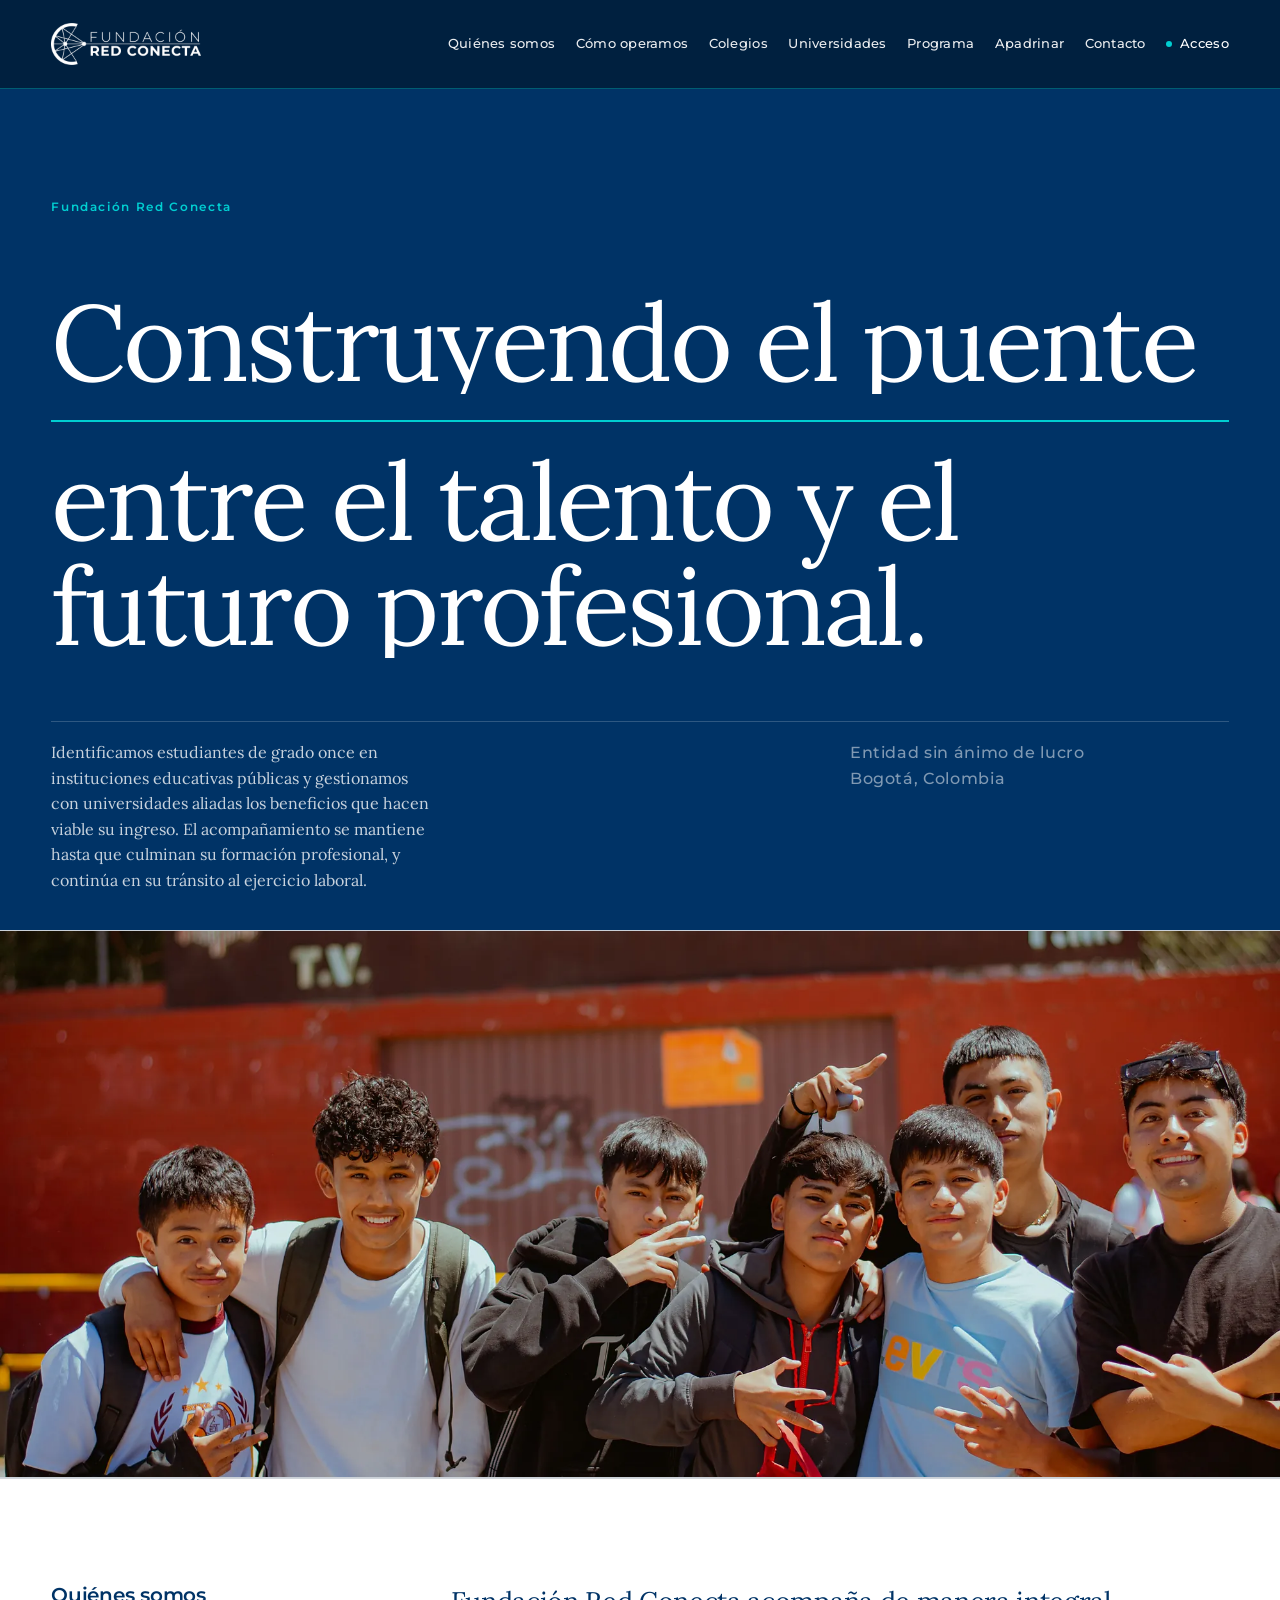
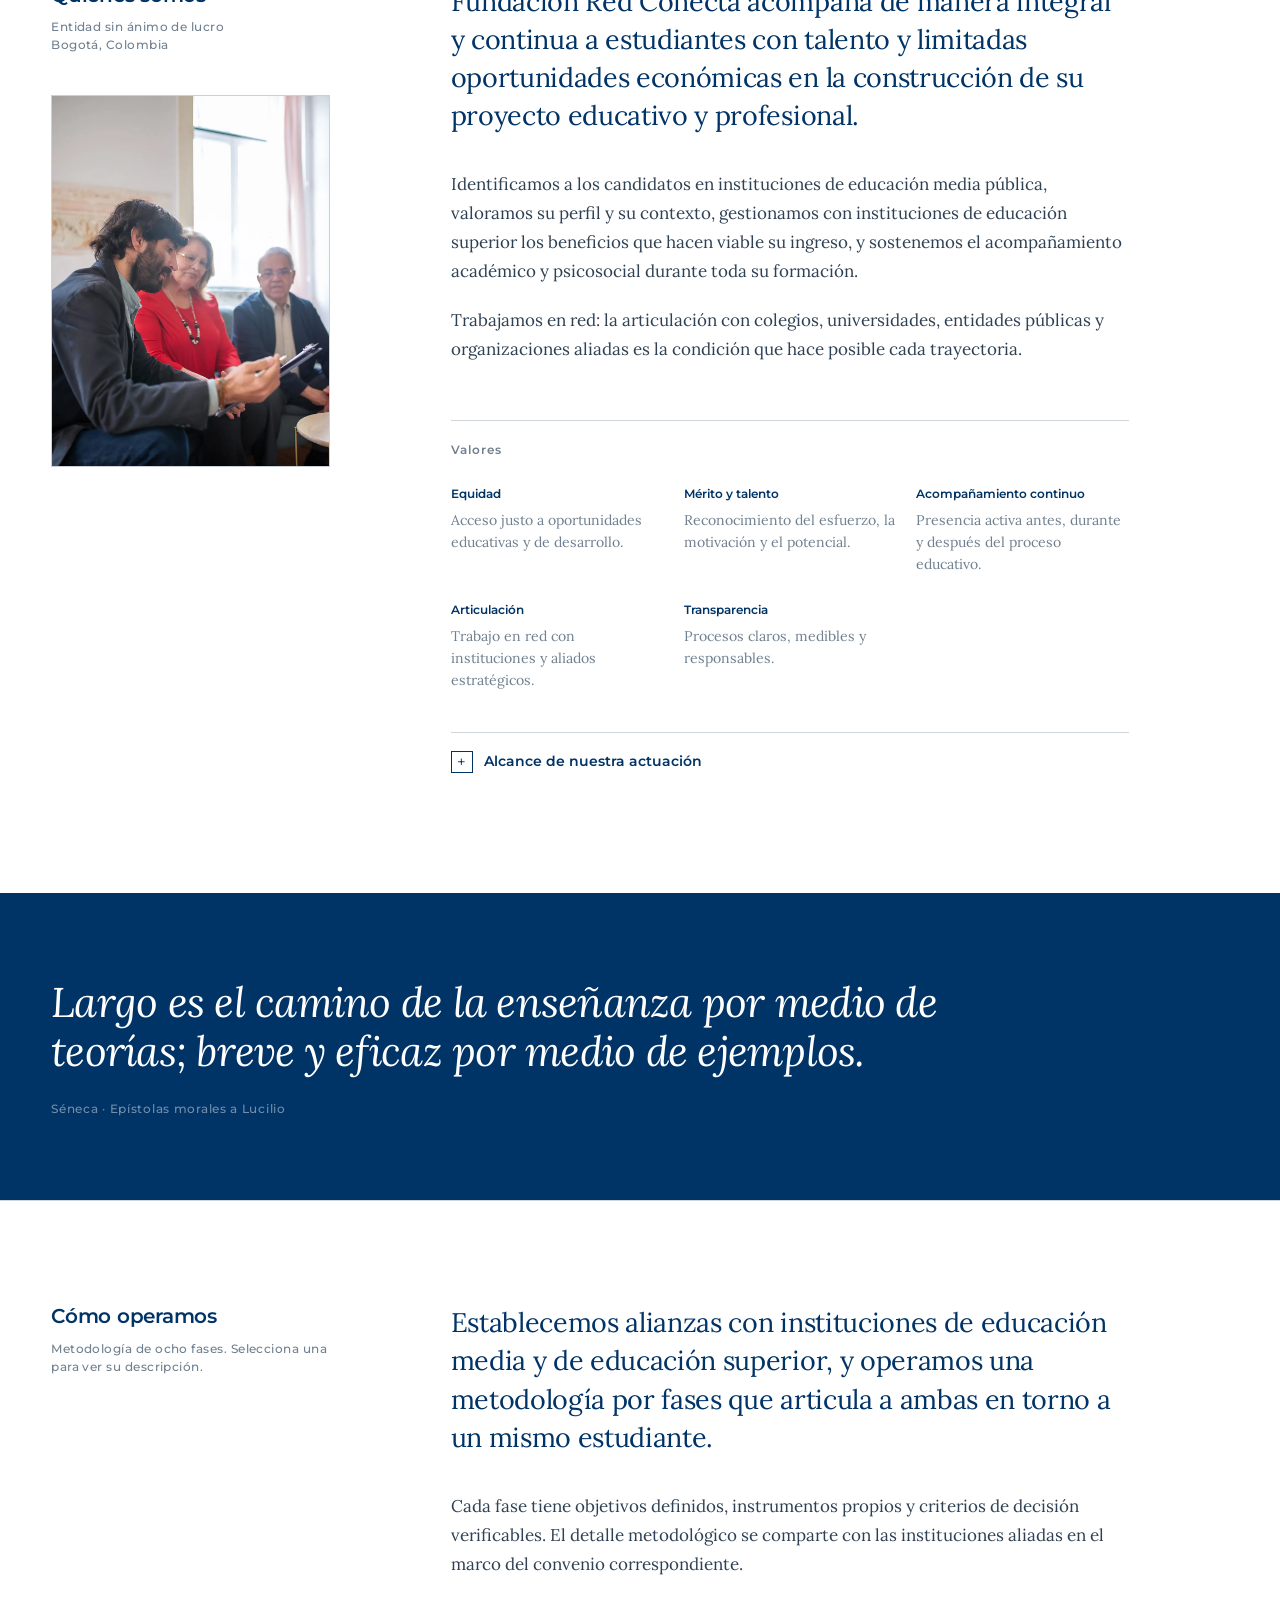
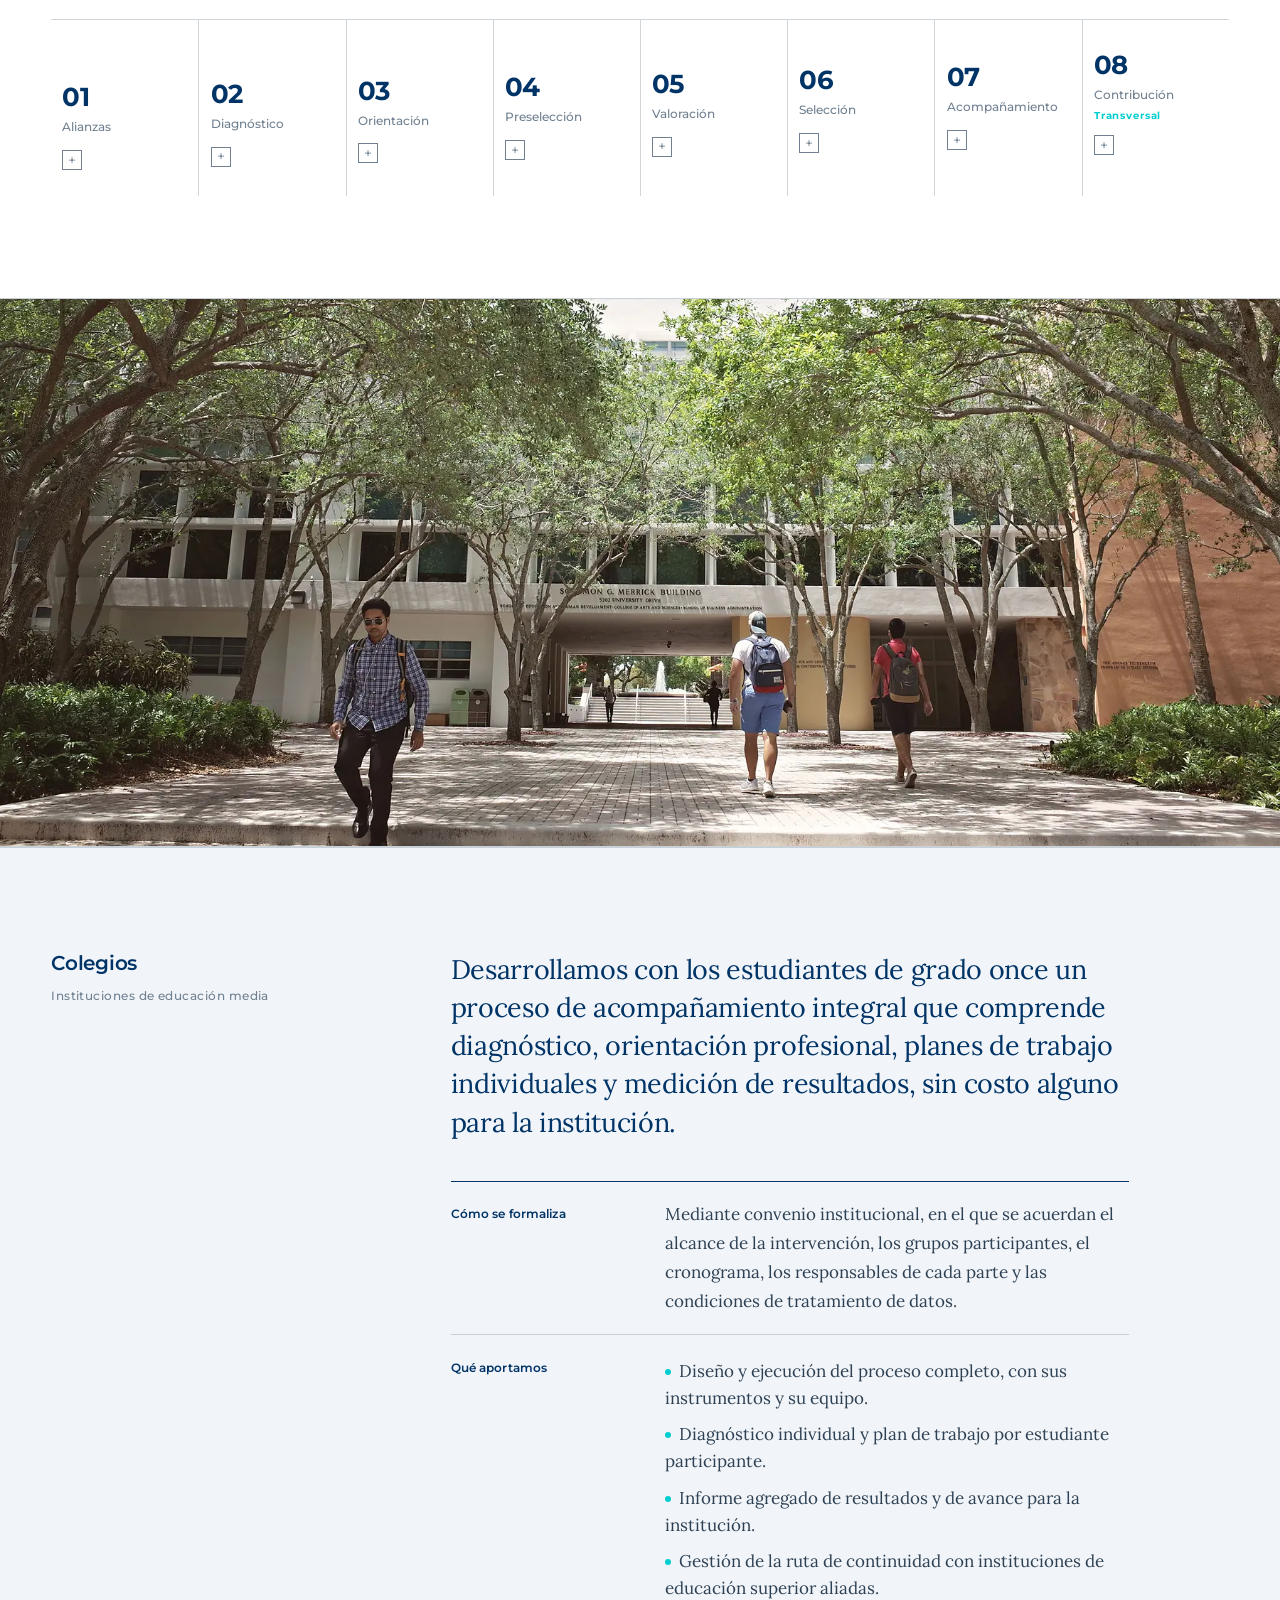
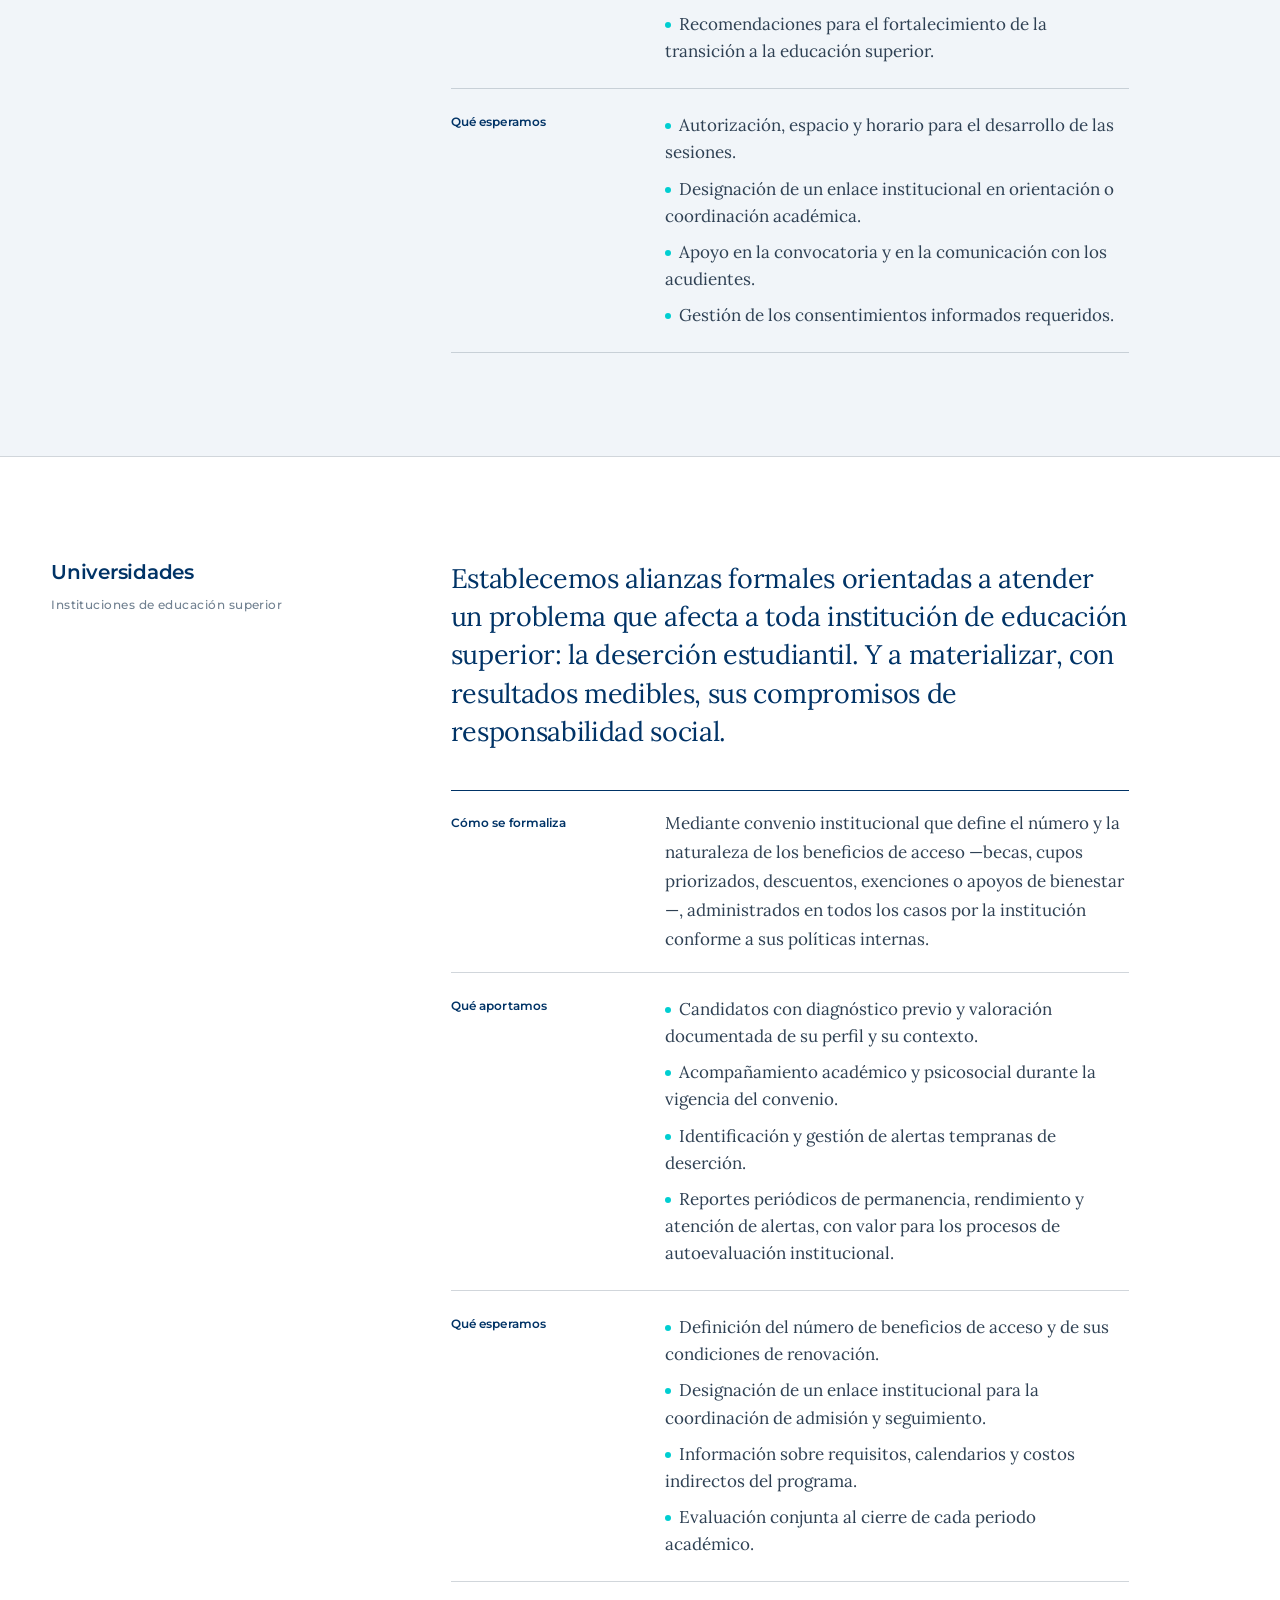
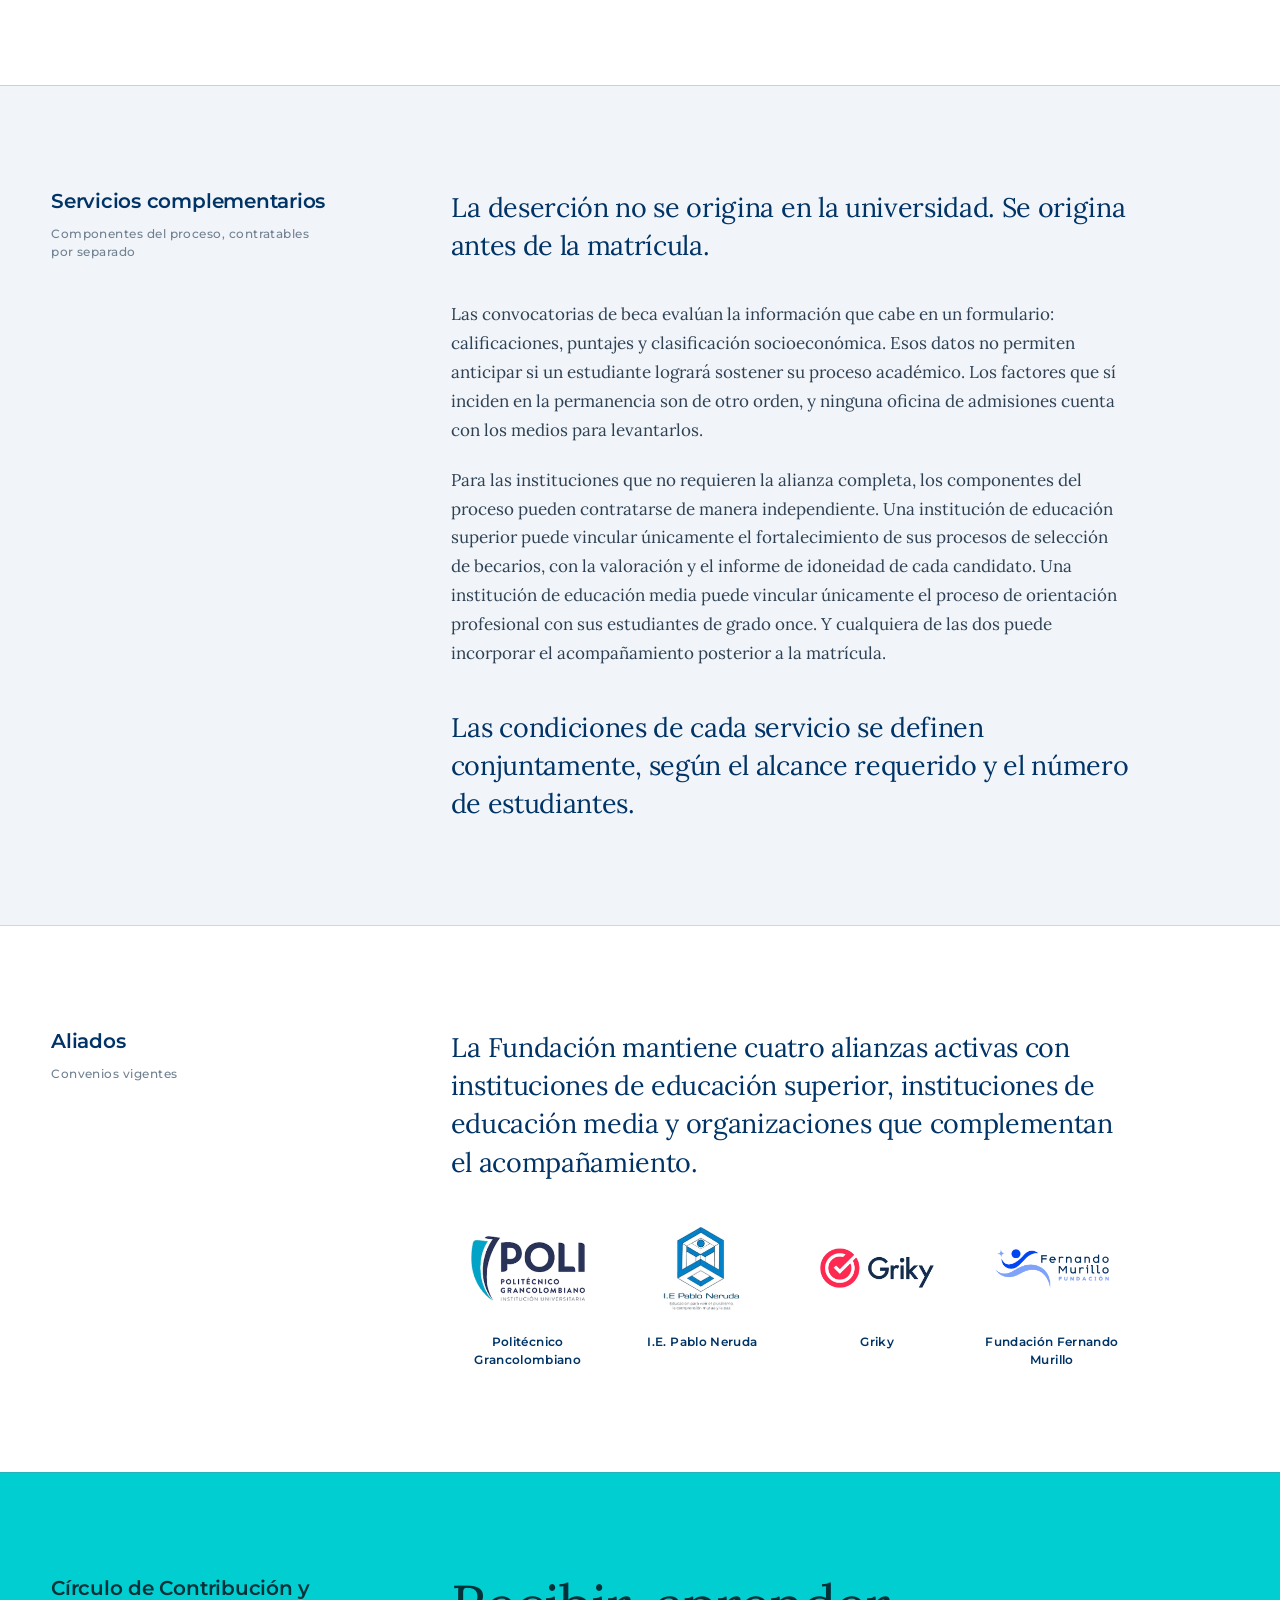
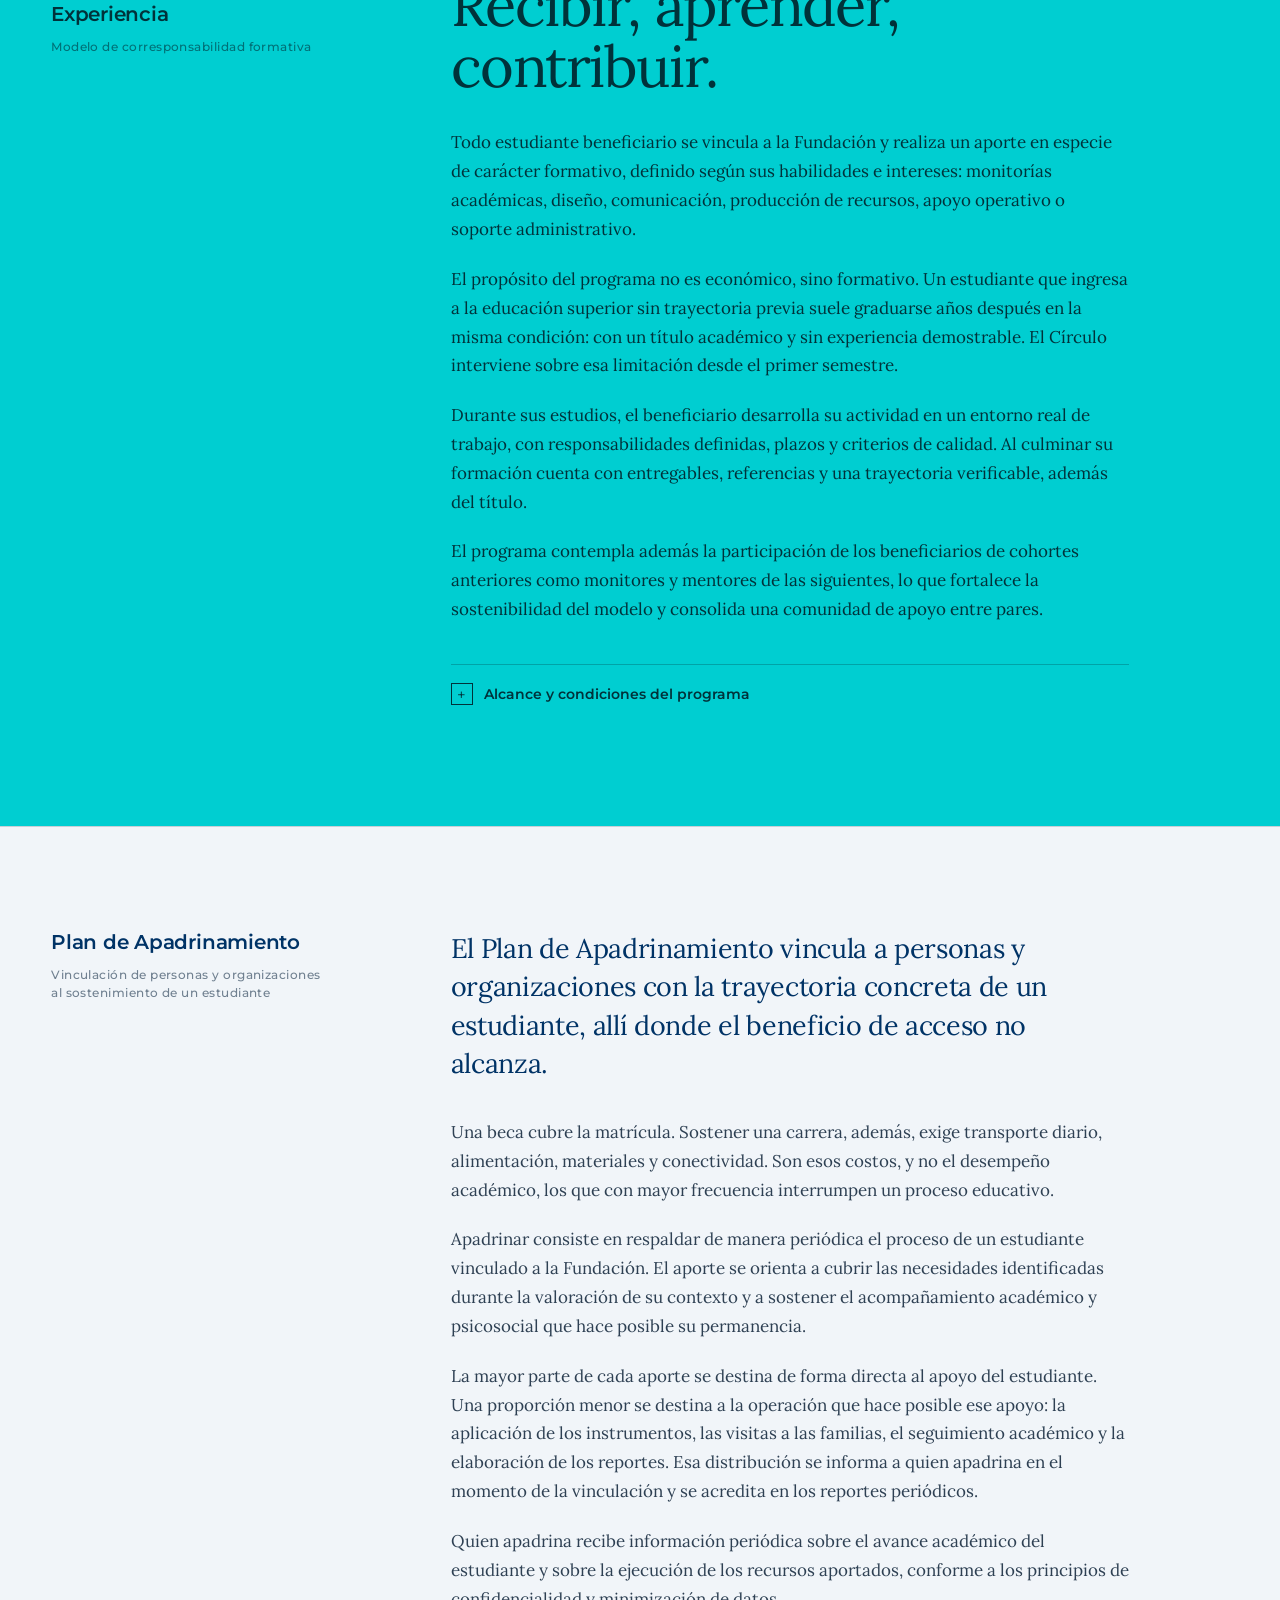
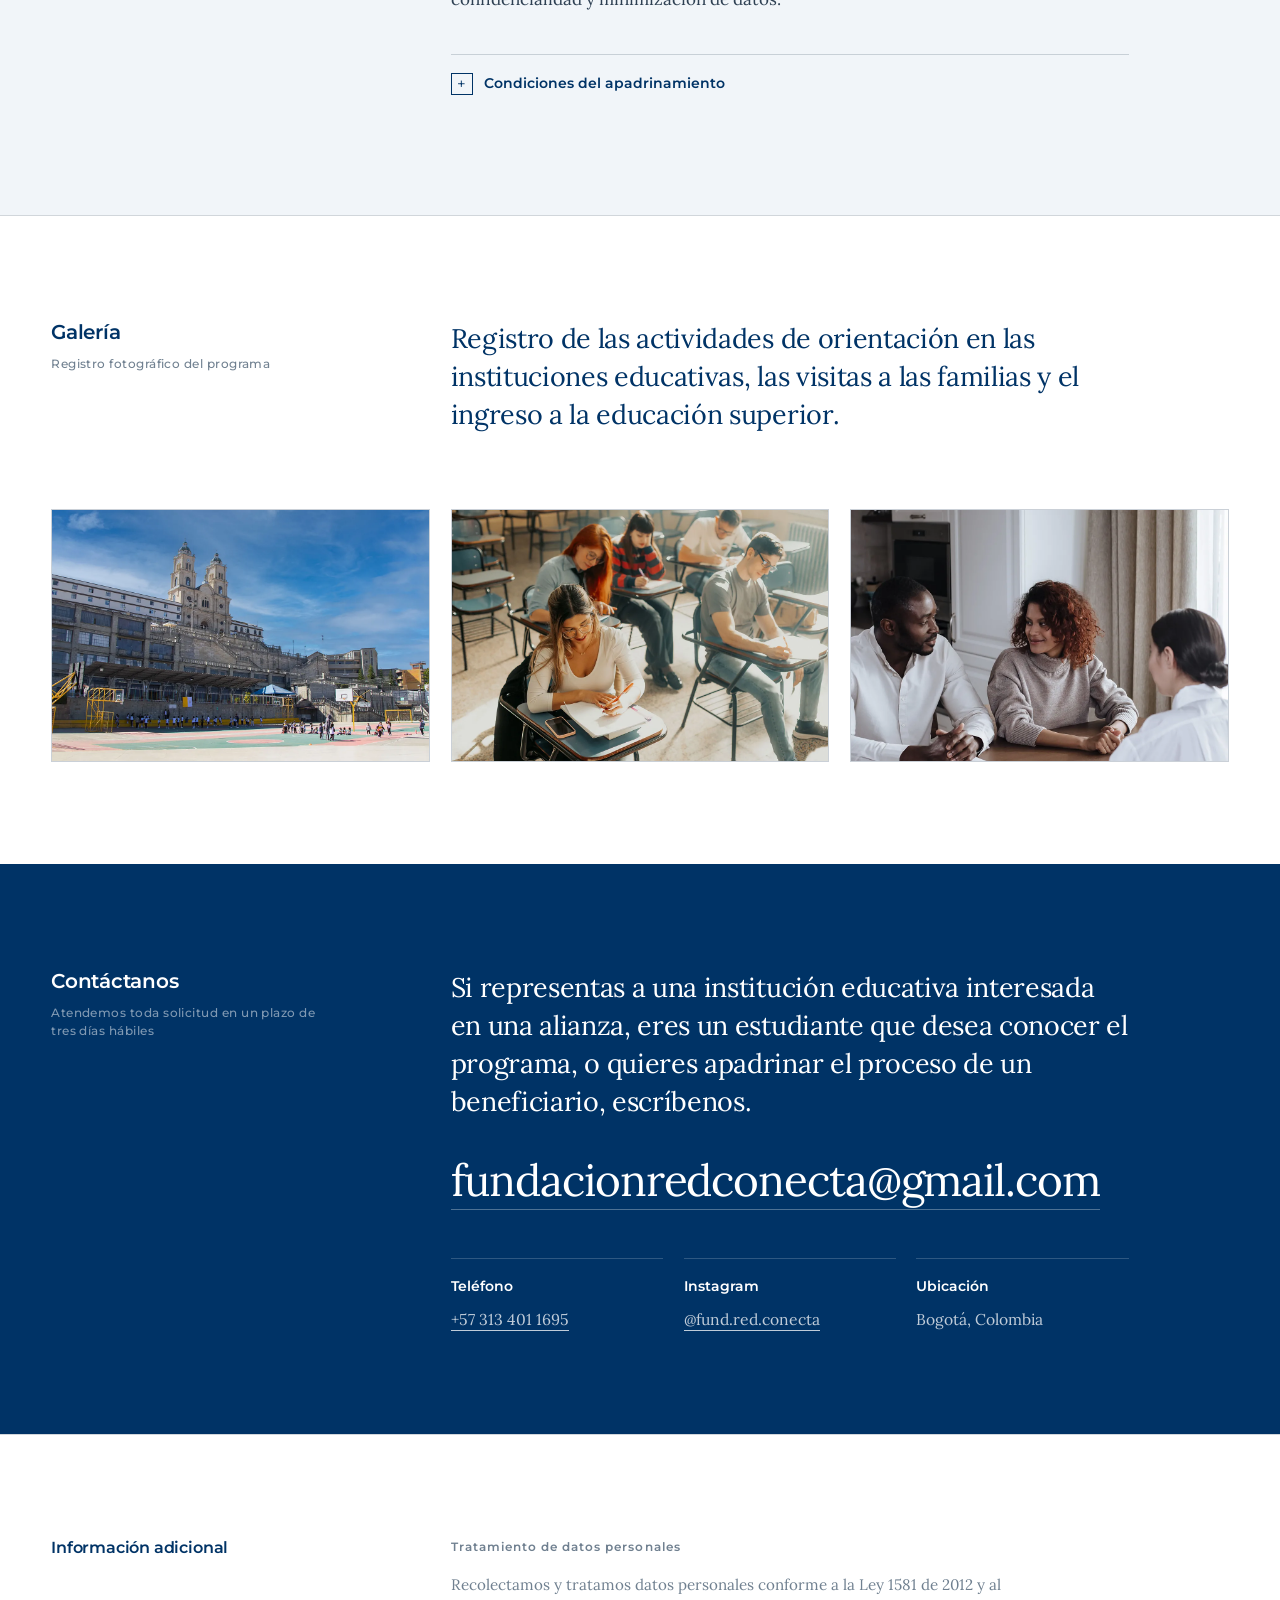
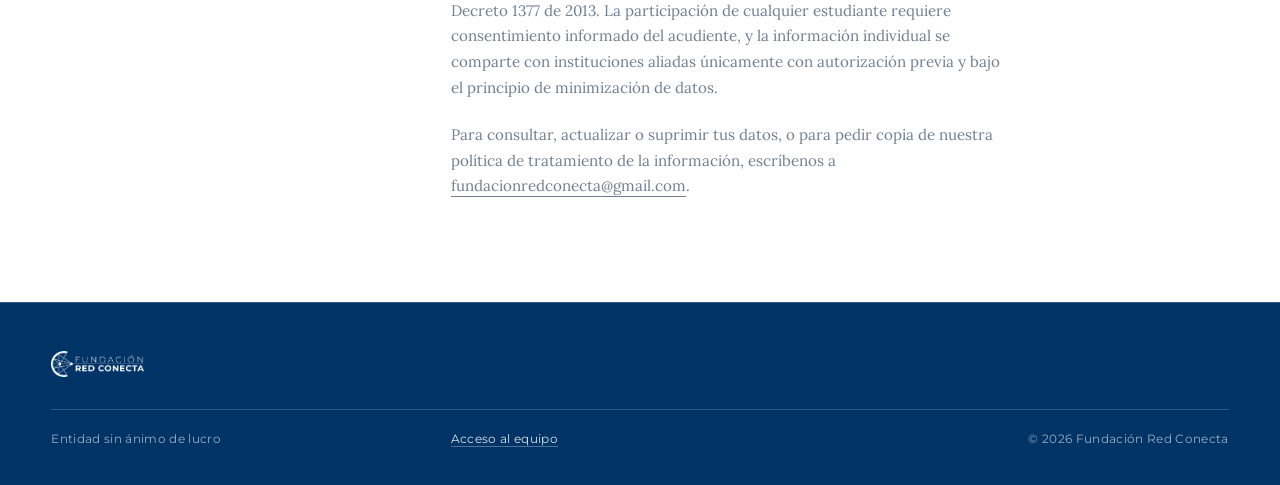
==== commit 16463313: "Add files via upload" ====
--- a/index.html
+++ b/index.html
@@ -789,9 +789,11 @@
         <p class="meta">Vinculación de personas y organizaciones al sostenimiento de un estudiante</p>
       </div>
       <div class="col-texto">
-        <p class="entradilla">Una beca cubre la matrícula. No cubre el transporte diario, la alimentación, los materiales ni la conectividad, y son con frecuencia esos costos, y no el académico, los que interrumpen una carrera.</p>
-
-        <p class="parrafo">El Plan de Apadrinamiento permite que una persona o una organización respalde de manera periódica el proceso de un estudiante vinculado a la Fundación. El aporte se orienta a cubrir las necesidades identificadas durante la valoración de su contexto y a sostener el acompañamiento académico y psicosocial que hace posible su permanencia.</p>
+        <p class="entradilla">El Plan de Apadrinamiento vincula a personas y organizaciones con la trayectoria concreta de un estudiante, allí donde el beneficio de acceso no alcanza.</p>
+
+        <p class="parrafo">Una beca cubre la matrícula. Sostener una carrera, además, exige transporte diario, alimentación, materiales y conectividad. Son esos costos, y no el desempeño académico, los que con mayor frecuencia interrumpen un proceso educativo.</p>
+
+        <p class="parrafo">Apadrinar consiste en respaldar de manera periódica el proceso de un estudiante vinculado a la Fundación. El aporte se orienta a cubrir las necesidades identificadas durante la valoración de su contexto y a sostener el acompañamiento académico y psicosocial que hace posible su permanencia.</p>
 
         <p class="parrafo">La mayor parte de cada aporte se destina de forma directa al apoyo del estudiante. Una proporción menor se destina a la operación que hace posible ese apoyo: la aplicación de los instrumentos, las visitas a las familias, el seguimiento académico y la elaboración de los reportes. Esa distribución se informa a quien apadrina en el momento de la vinculación y se acredita en los reportes periódicos.</p>
 
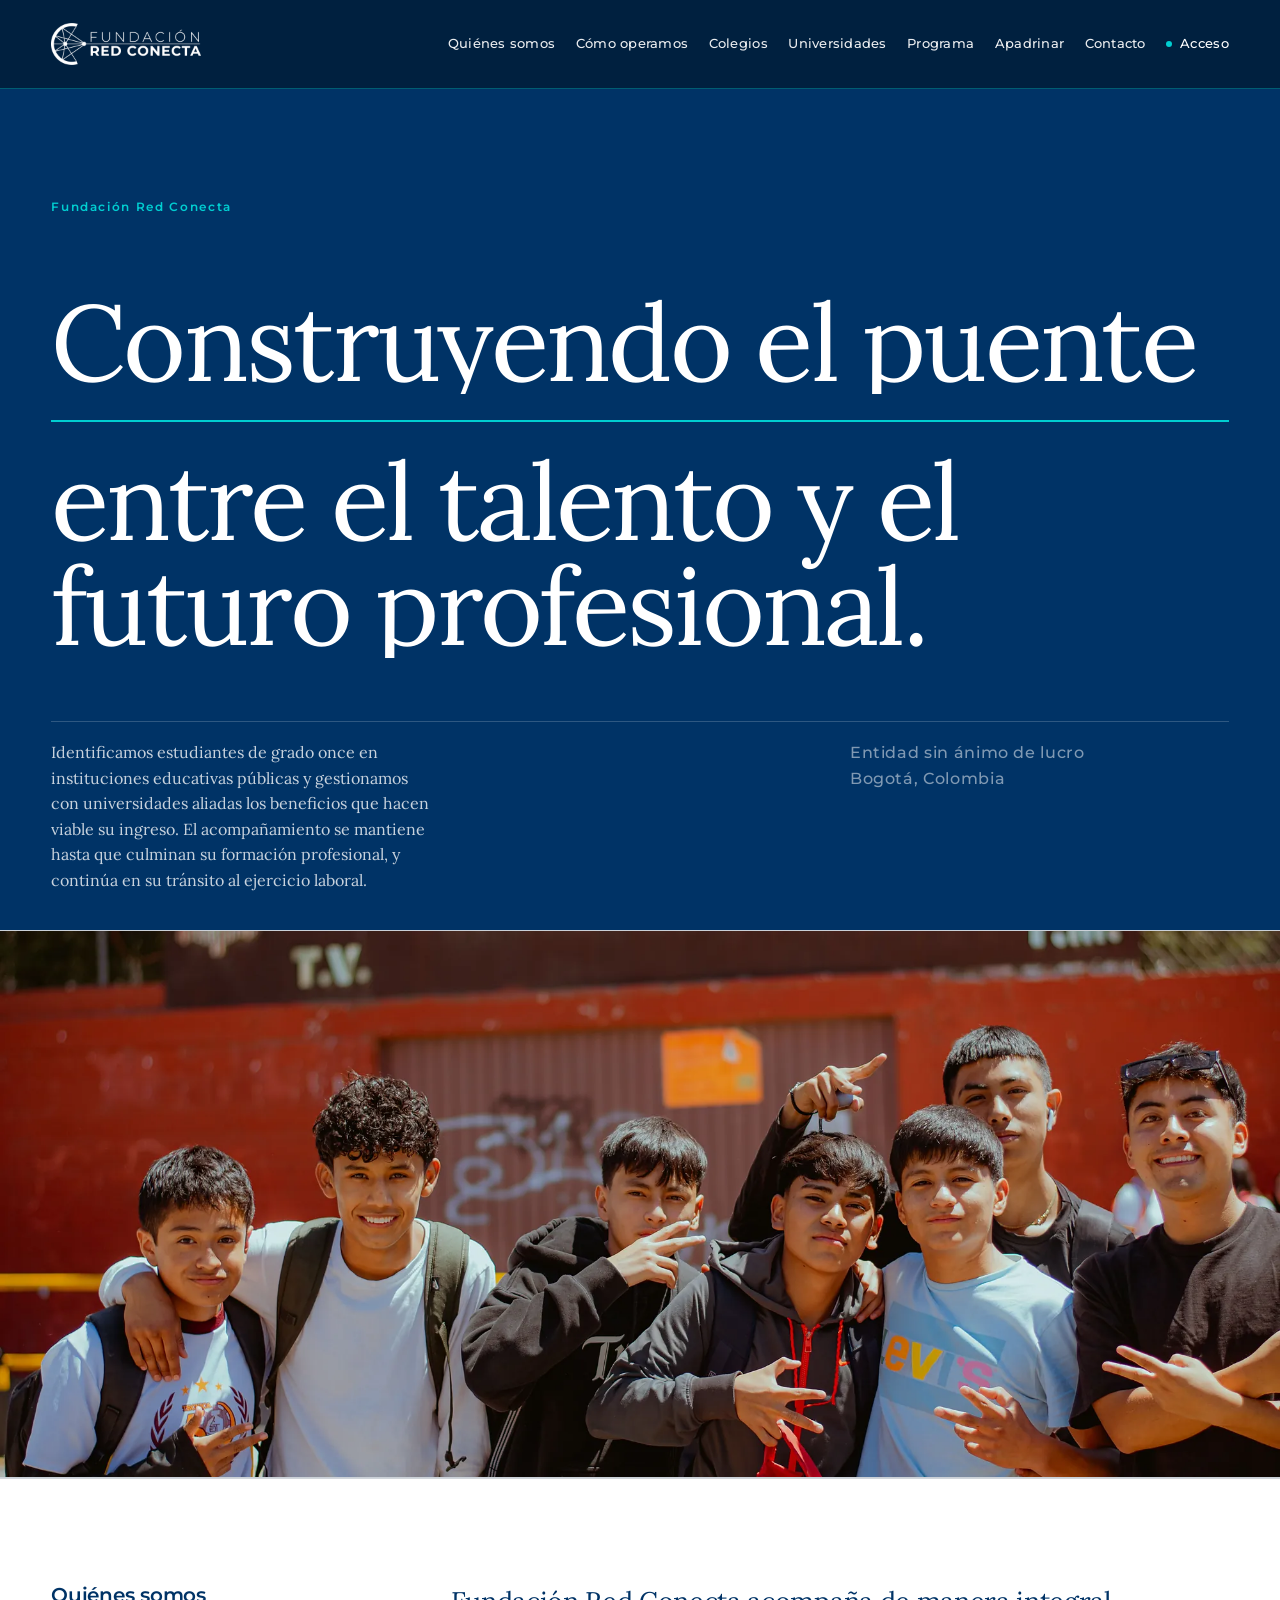
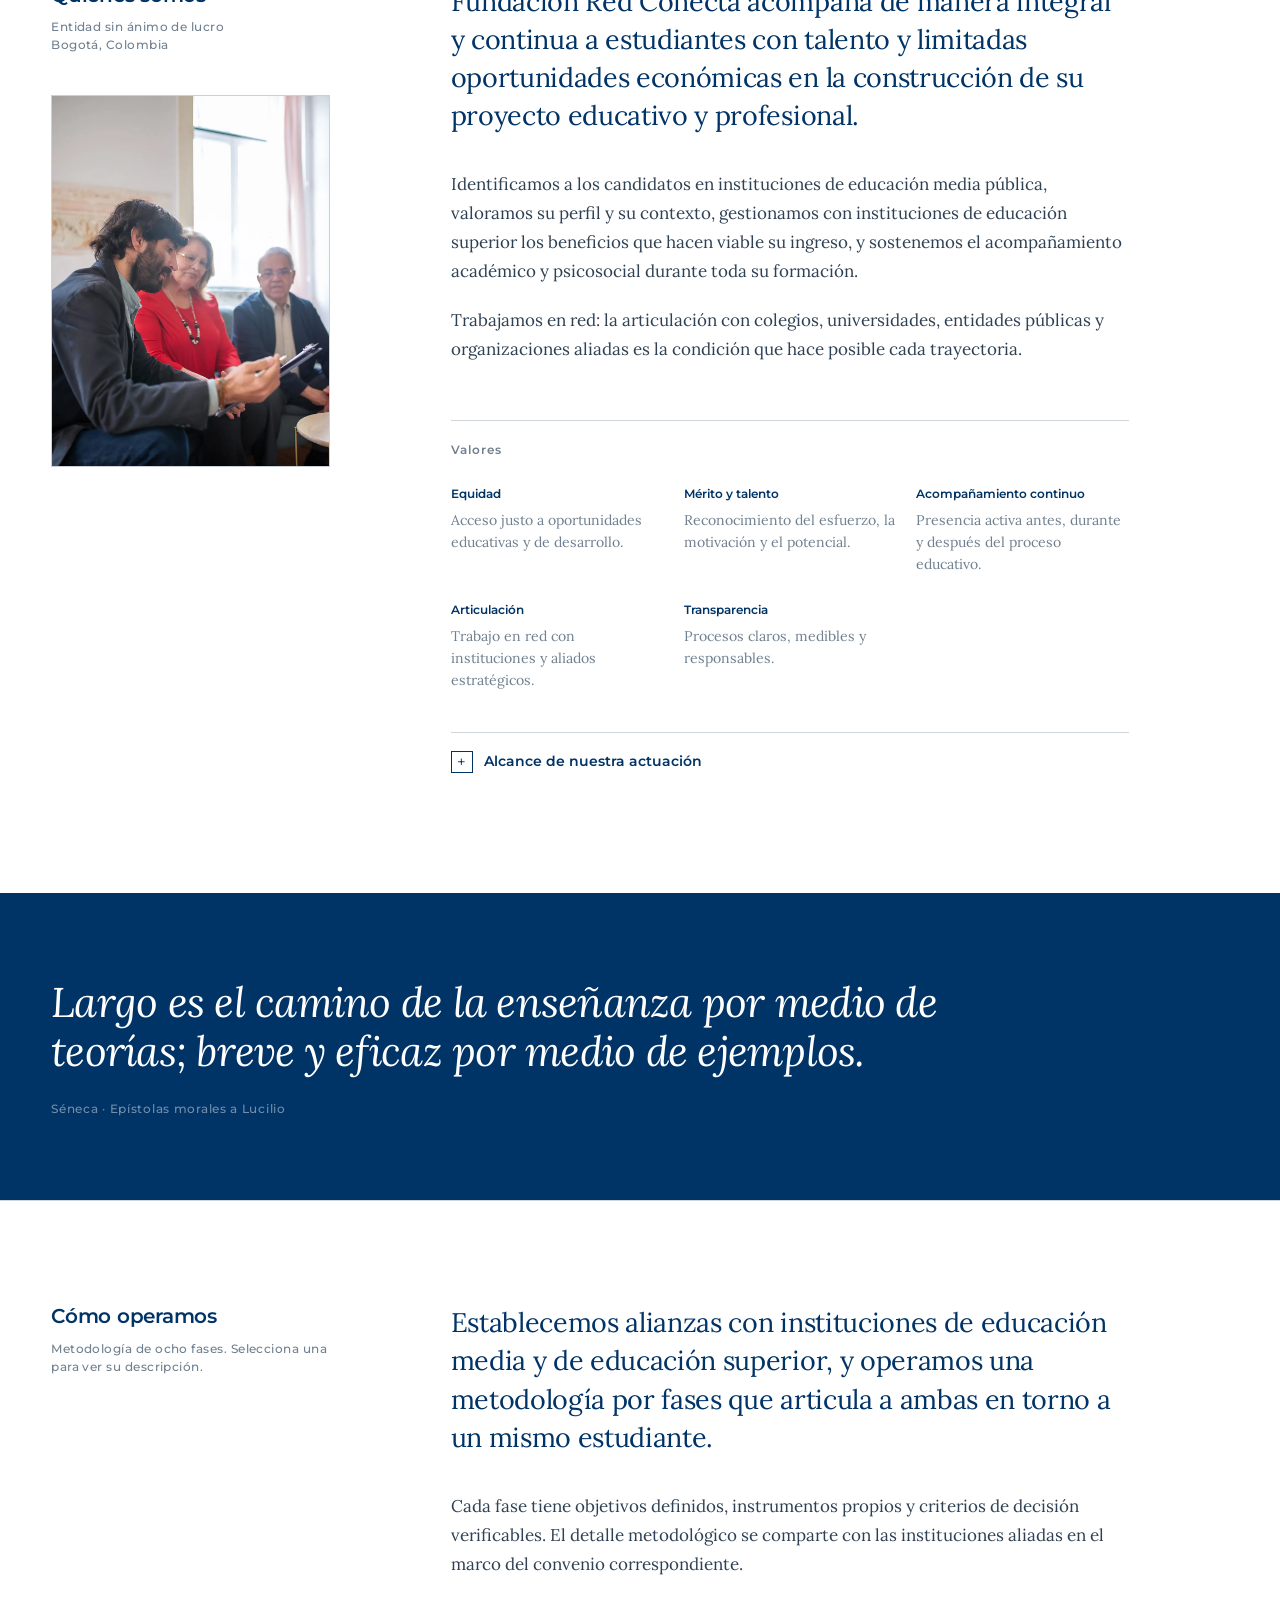
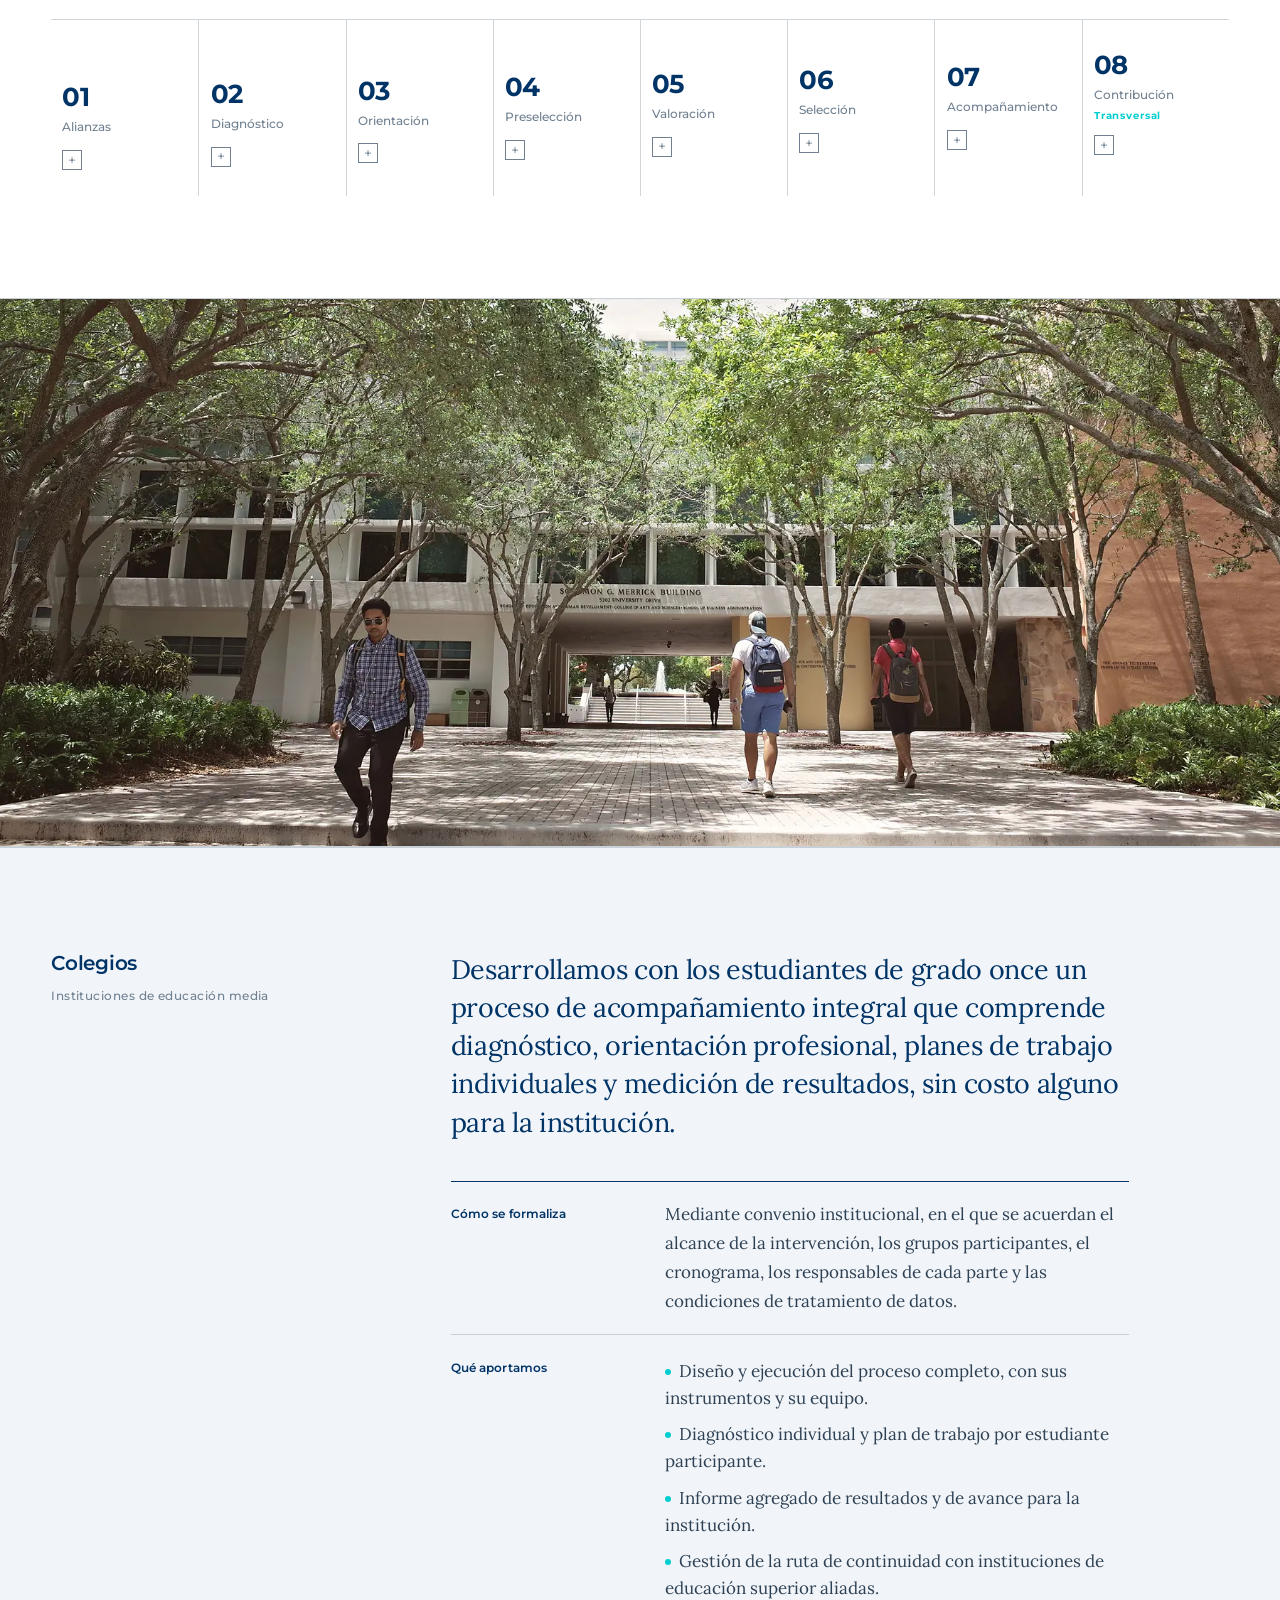
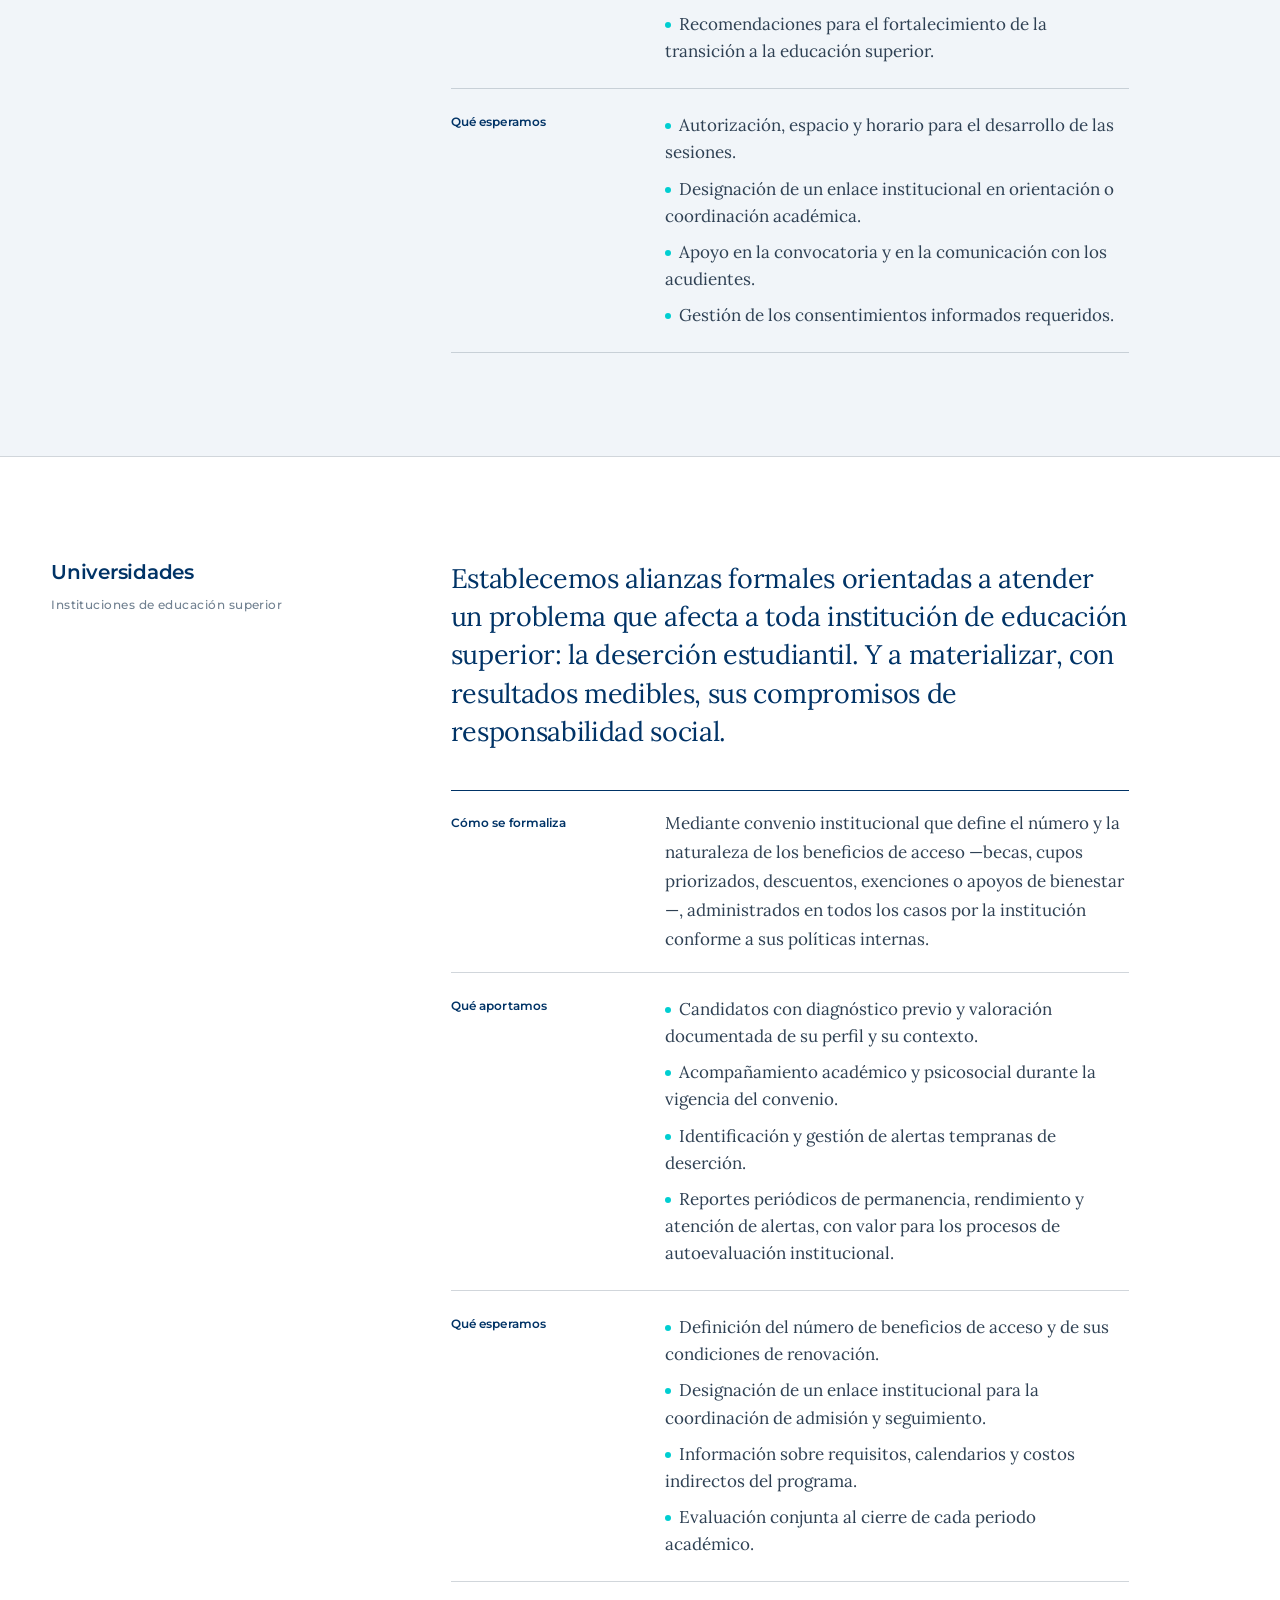
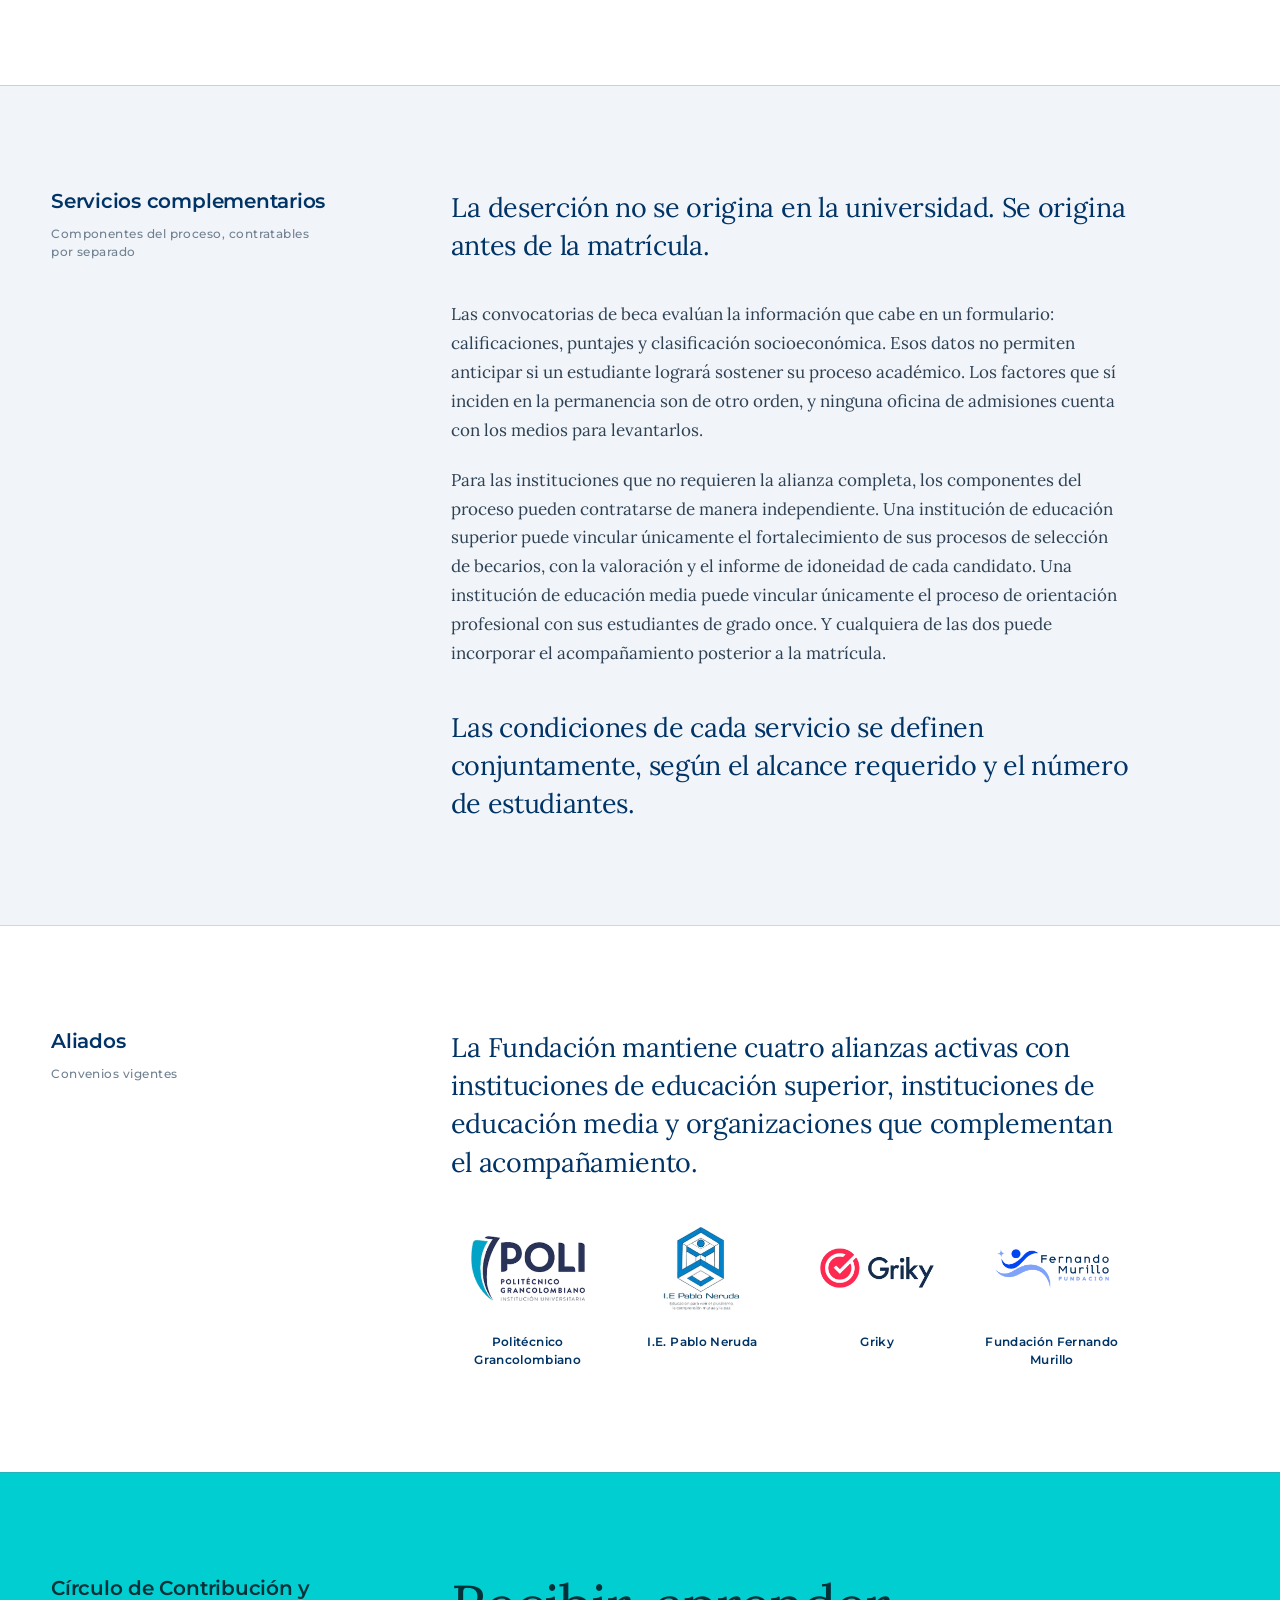
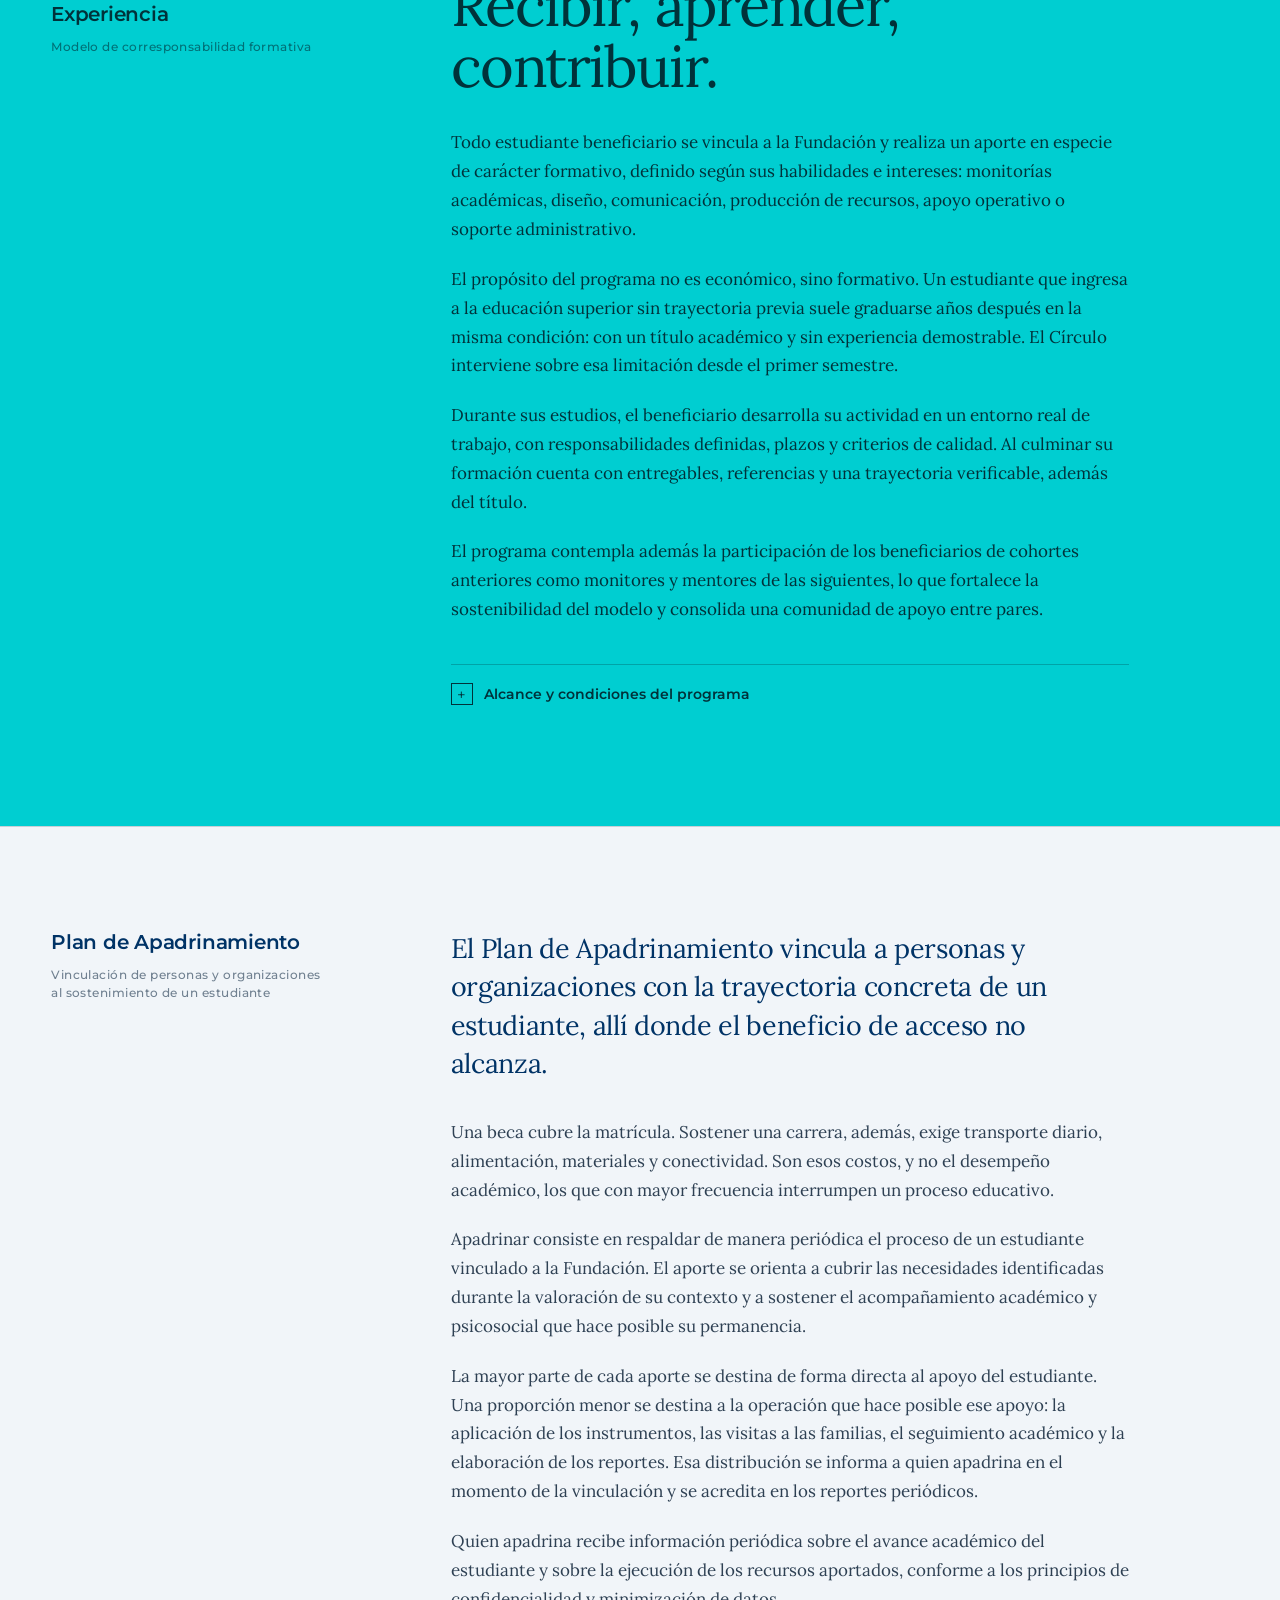
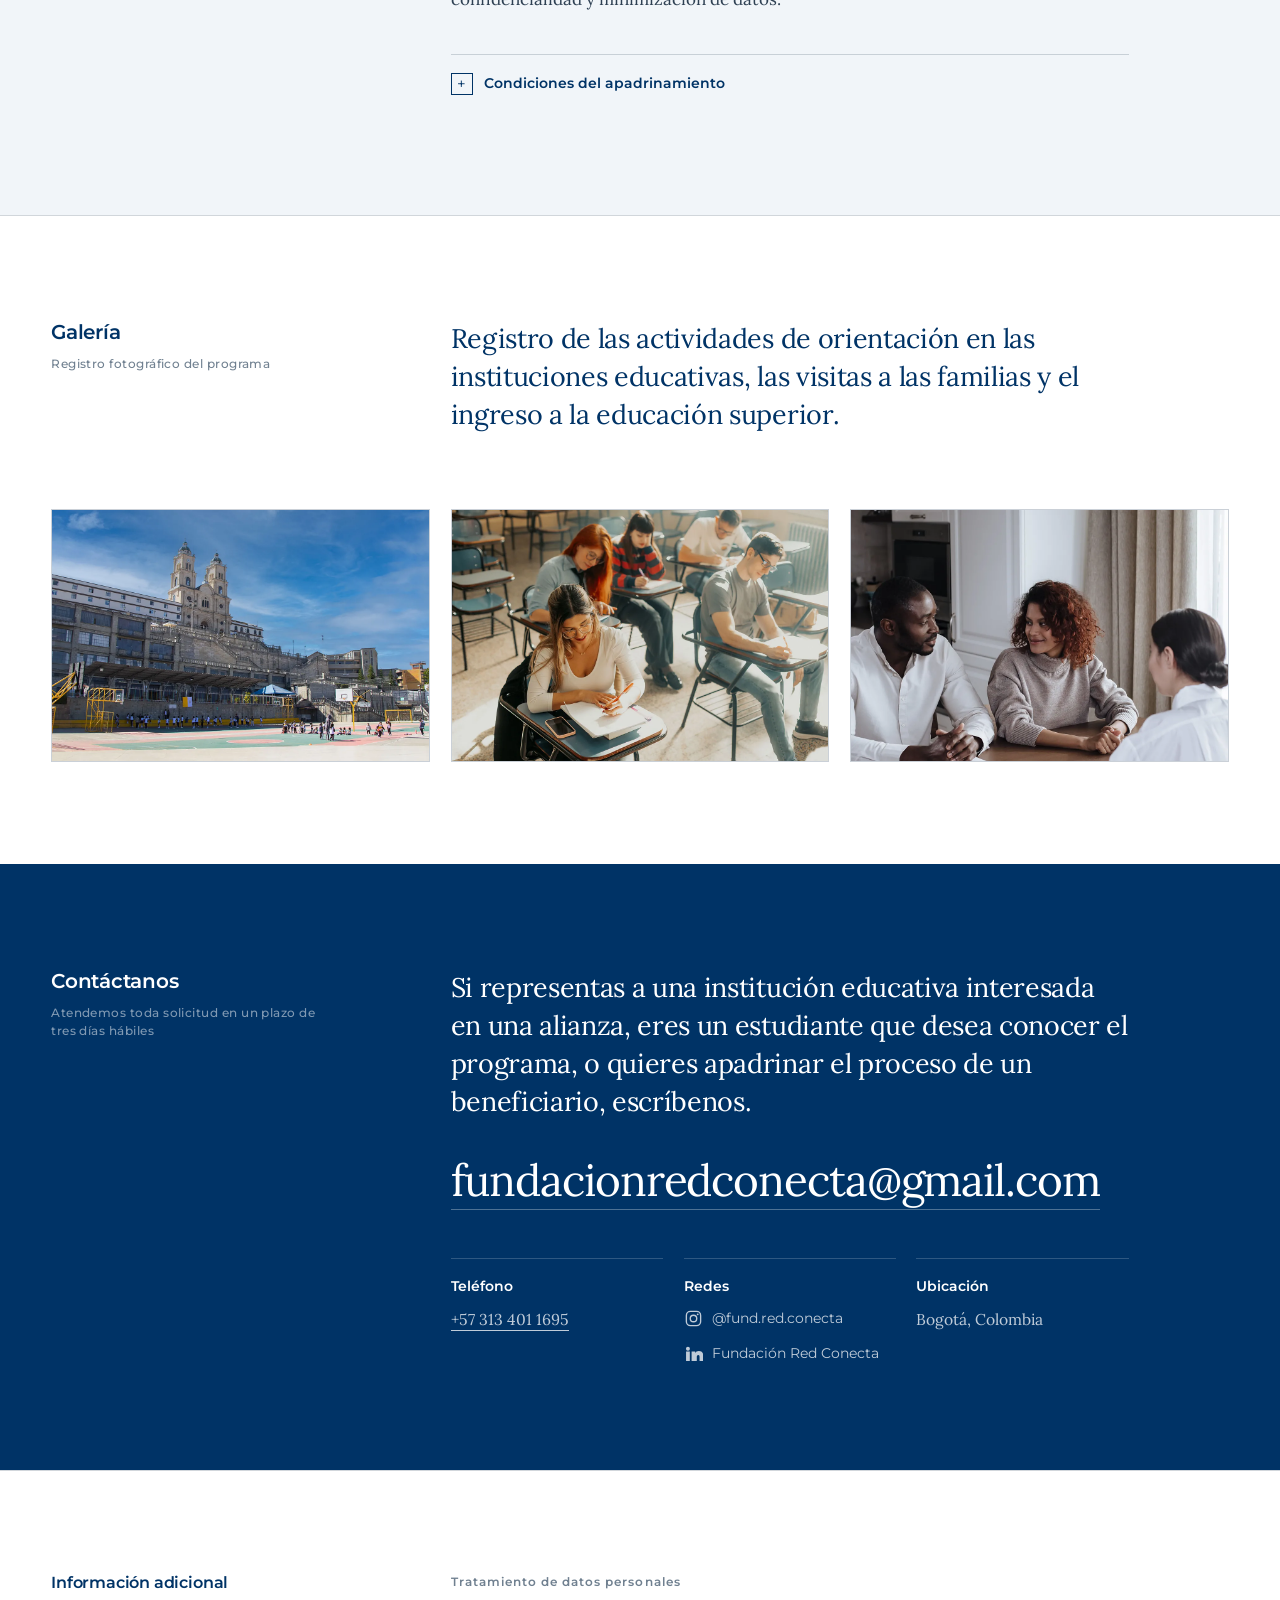
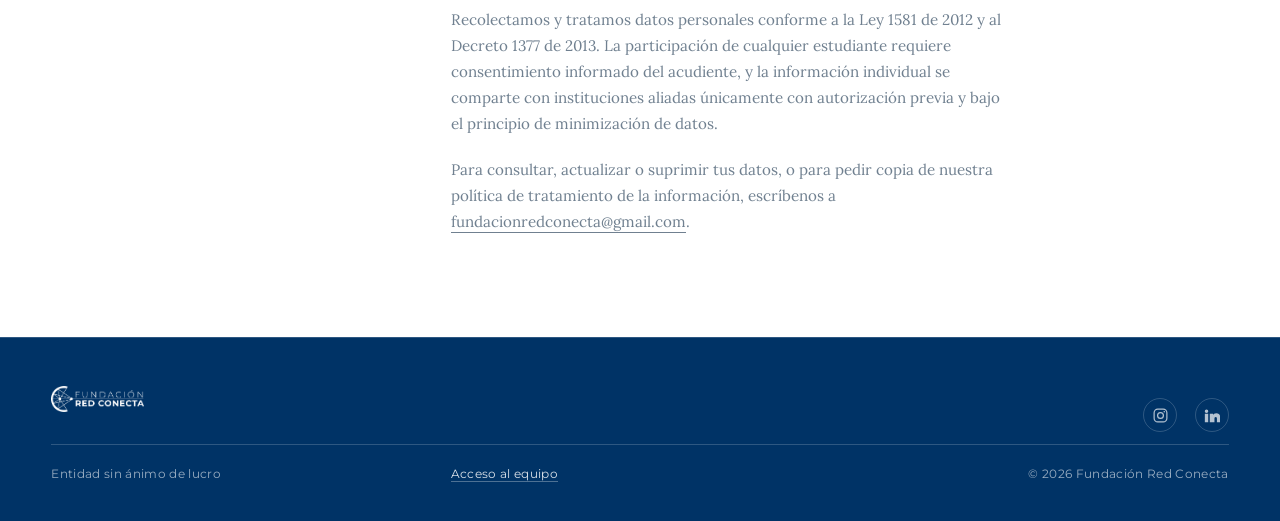
==== commit f49f82d1: "Add files via upload" ====
--- a/index.html
+++ b/index.html
@@ -438,6 +438,26 @@
   .hamburguesa{display:flex}
   .nav{display:none}
 }
+
+/* ---------------- redes sociales ---------------- */
+.redes{display:flex;flex-direction:column;gap:.55rem;margin:0}
+.red{
+  display:inline-flex;align-items:center;gap:.6rem;text-decoration:none;
+  font-family:var(--sans);font-size:.88rem;color:rgba(255,255,255,.75);
+  width:fit-content;border-bottom:1px solid transparent;padding-bottom:1px;
+}
+.red svg{width:19px;height:19px;flex:none}
+.red:hover{color:var(--turquesa);border-bottom-color:var(--turquesa)}
+
+.pie-cabeza{display:flex;align-items:center;justify-content:space-between;gap:1.5rem;flex-wrap:wrap}
+.redes-pie{display:flex;gap:1.1rem;align-items:center}
+.redes-pie a{
+  display:inline-flex;align-items:center;justify-content:center;
+  width:34px;height:34px;color:rgba(255,255,255,.7);
+  border:1px solid var(--hilo-claro);border-radius:50%;text-decoration:none;
+}
+.redes-pie a:hover{color:var(--turquesa);border-color:rgba(0,206,209,.55)}
+.redes-pie svg{width:17px;height:17px}
 </style>
 </head>
 <body>
@@ -859,8 +879,11 @@
             <p style="color:rgba(255,255,255,.75)"><a class="enlace-texto" href="tel:+573134011695">+57 313 401 1695</a></p>
           </div>
           <div style="border-top-color:var(--hilo-claro)">
-            <h3 class="valor-titulo" style="color:#fff">Instagram</h3>
-            <p style="color:rgba(255,255,255,.75)"><a class="enlace-texto" href="https://www.instagram.com/fund.red.conecta/" target="_blank" rel="noopener">@fund.red.conecta</a></p>
+            <h3 class="valor-titulo" style="color:#fff">Redes</h3>
+            <div class="redes">
+              <a class="red" href="https://www.instagram.com/fund.red.conecta/" target="_blank" rel="noopener"><svg viewBox="0 0 24 24" fill="none" stroke="currentColor" stroke-width="1.7" stroke-linecap="round" aria-hidden="true"><rect x="3" y="3" width="18" height="18" rx="5.2"/><circle cx="12" cy="12" r="4.1"/><circle cx="17.3" cy="6.7" r="1.15" fill="currentColor" stroke="none"/></svg><span>@fund.red.conecta</span></a>
+              <a class="red" href="https://www.linkedin.com/company/fundacion-red-conecta/" target="_blank" rel="noopener"><svg viewBox="0 0 24 24" fill="currentColor" aria-hidden="true"><path d="M4.98 3.5a2.5 2.5 0 1 1 0 5 2.5 2.5 0 0 1 0-5zM2.6 9.6h4.75v11.9H2.6V9.6zM9.6 9.6h4.55v1.63h.07c.63-1.2 2.18-2.46 4.49-2.46 4.8 0 5.69 3.16 5.69 7.27v5.46h-4.75v-4.84c0-1.16-.02-2.65-1.61-2.65-1.62 0-1.87 1.26-1.87 2.57v4.92H9.6V9.6z"/></svg><span>Fundación Red Conecta</span></a>
+            </div>
           </div>
           <div style="border-top-color:var(--hilo-claro)">
             <h3 class="valor-titulo" style="color:#fff">Ubicación</h3>
@@ -893,7 +916,13 @@
 <footer class="pie">
   <div class="hoja">
     <div style="max-width:1560px;margin-inline:auto">
-      <img src="assets/logo-blanco.webp" alt="Fundación Red Conecta" width="900" height="252" loading="eager" decoding="async" fetchpriority="high">
+      <div class="pie-cabeza">
+        <img src="assets/logo-blanco.webp" alt="Fundación Red Conecta" width="900" height="252" loading="lazy" decoding="async">
+        <div class="redes-pie">
+          <a href="https://www.instagram.com/fund.red.conecta/" target="_blank" rel="noopener" aria-label="Instagram de Fundación Red Conecta"><svg viewBox="0 0 24 24" fill="none" stroke="currentColor" stroke-width="1.7" stroke-linecap="round" aria-hidden="true"><rect x="3" y="3" width="18" height="18" rx="5.2"/><circle cx="12" cy="12" r="4.1"/><circle cx="17.3" cy="6.7" r="1.15" fill="currentColor" stroke="none"/></svg></a>
+          <a href="https://www.linkedin.com/company/fundacion-red-conecta/" target="_blank" rel="noopener" aria-label="LinkedIn de Fundación Red Conecta"><svg viewBox="0 0 24 24" fill="currentColor" aria-hidden="true"><path d="M4.98 3.5a2.5 2.5 0 1 1 0 5 2.5 2.5 0 0 1 0-5zM2.6 9.6h4.75v11.9H2.6V9.6zM9.6 9.6h4.55v1.63h.07c.63-1.2 2.18-2.46 4.49-2.46 4.8 0 5.69 3.16 5.69 7.27v5.46h-4.75v-4.84c0-1.16-.02-2.65-1.61-2.65-1.62 0-1.87 1.26-1.87 2.57v4.92H9.6V9.6z"/></svg></a>
+        </div>
+      </div>
       <div class="fila">
         <span>Entidad sin ánimo de lucro</span>
         <span><a href="acceso.html">Acceso al equipo</a></span>
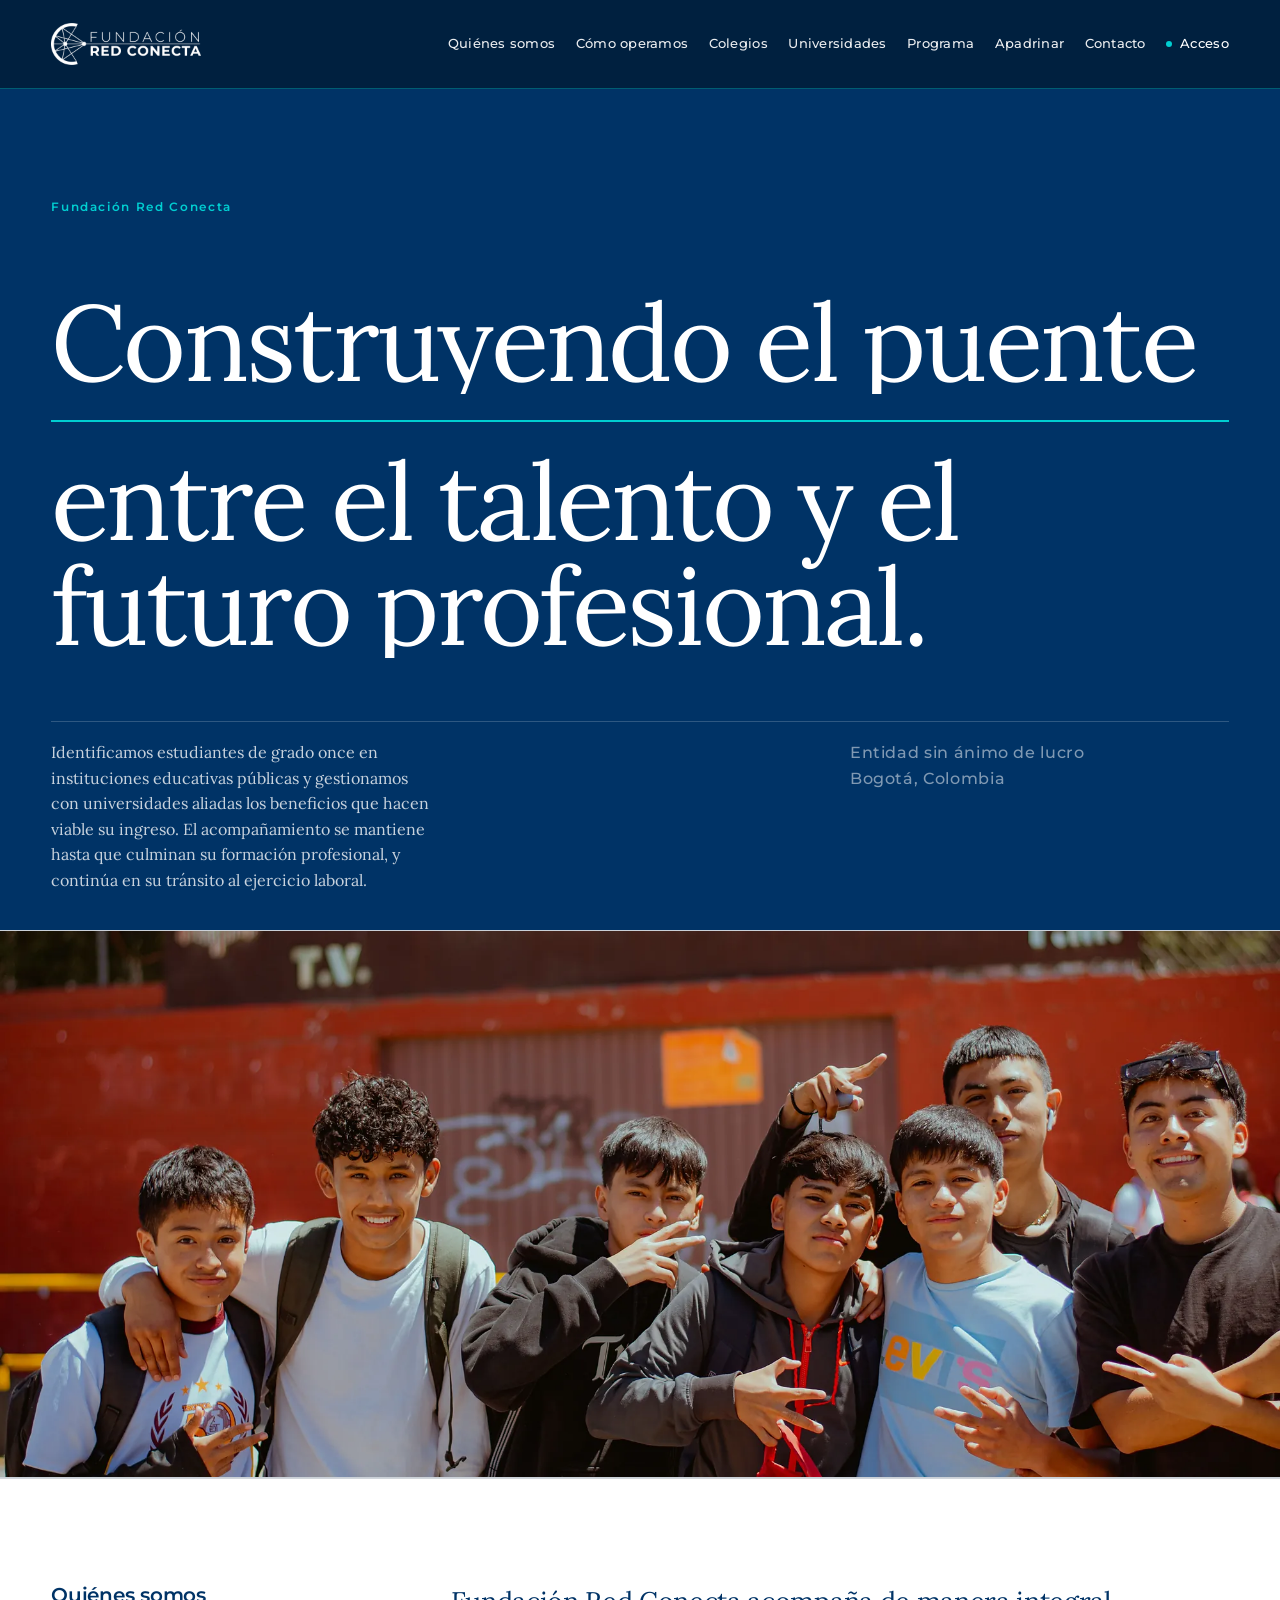
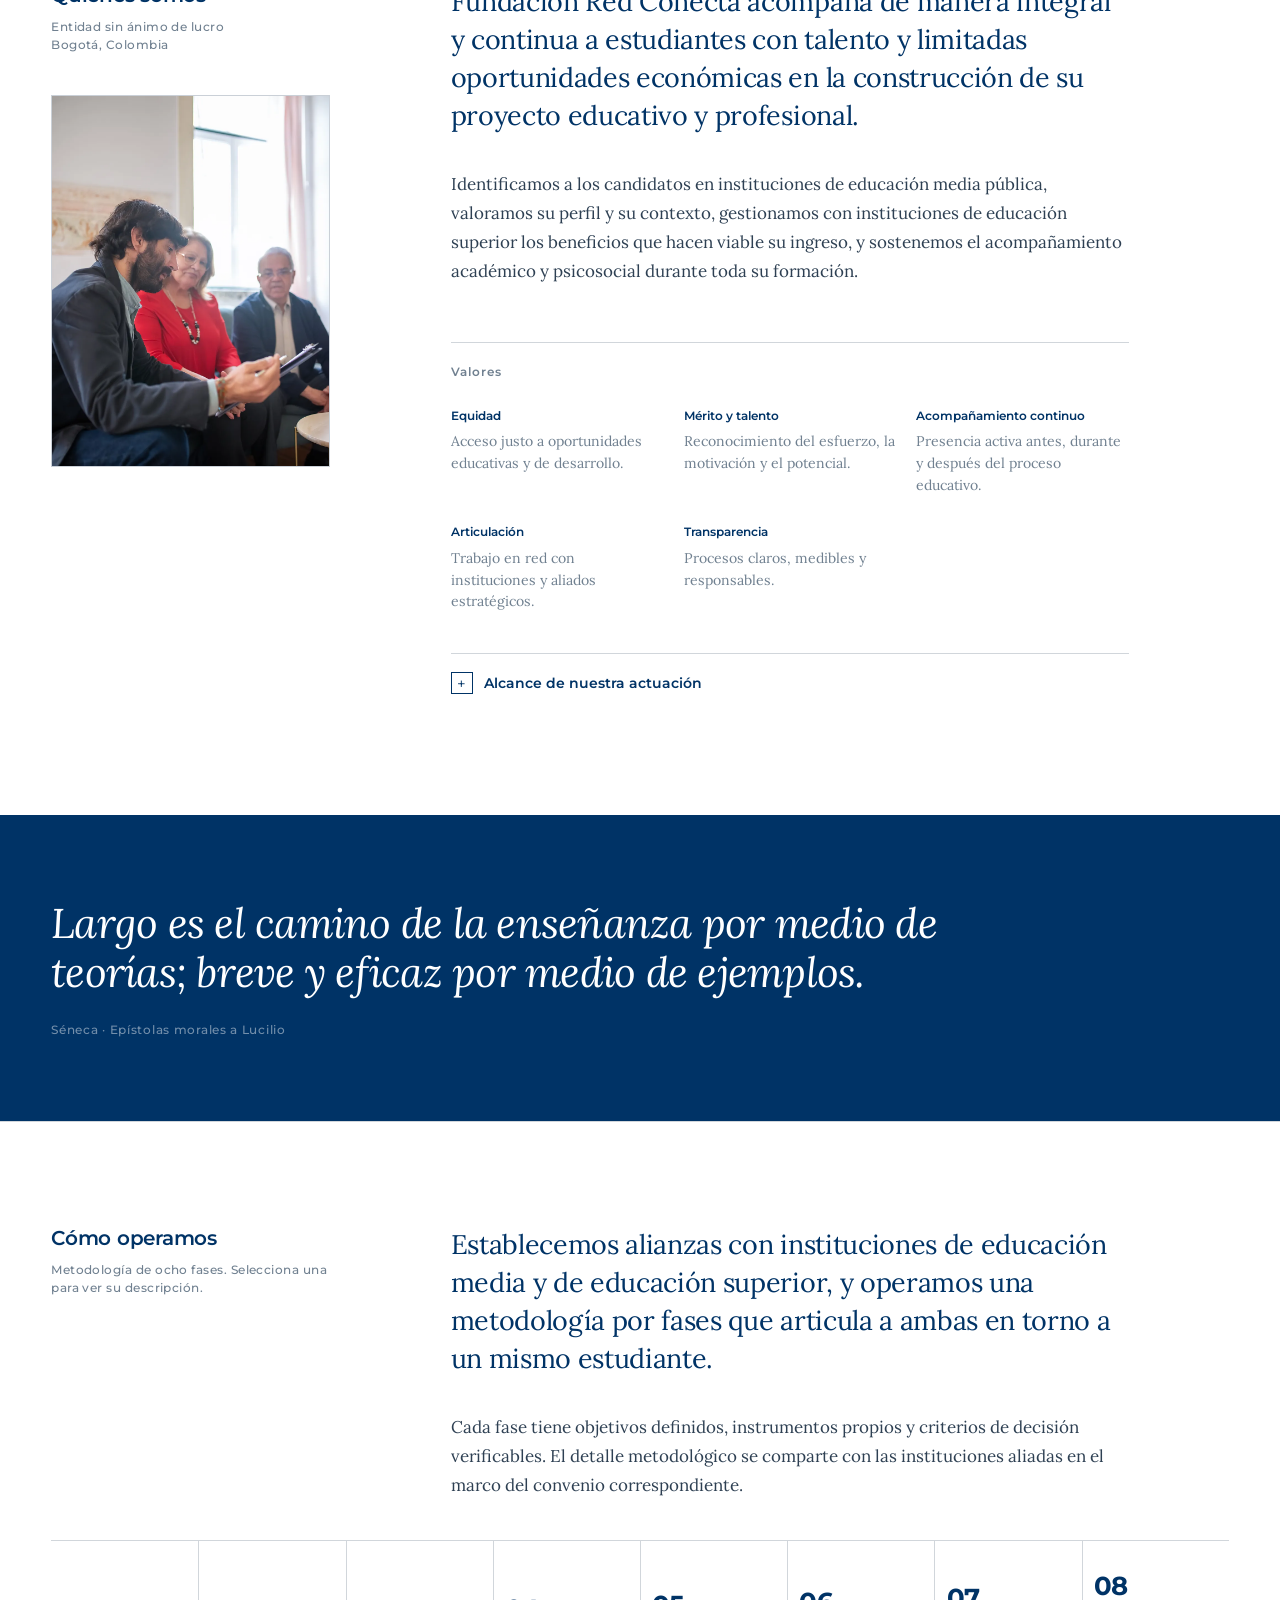
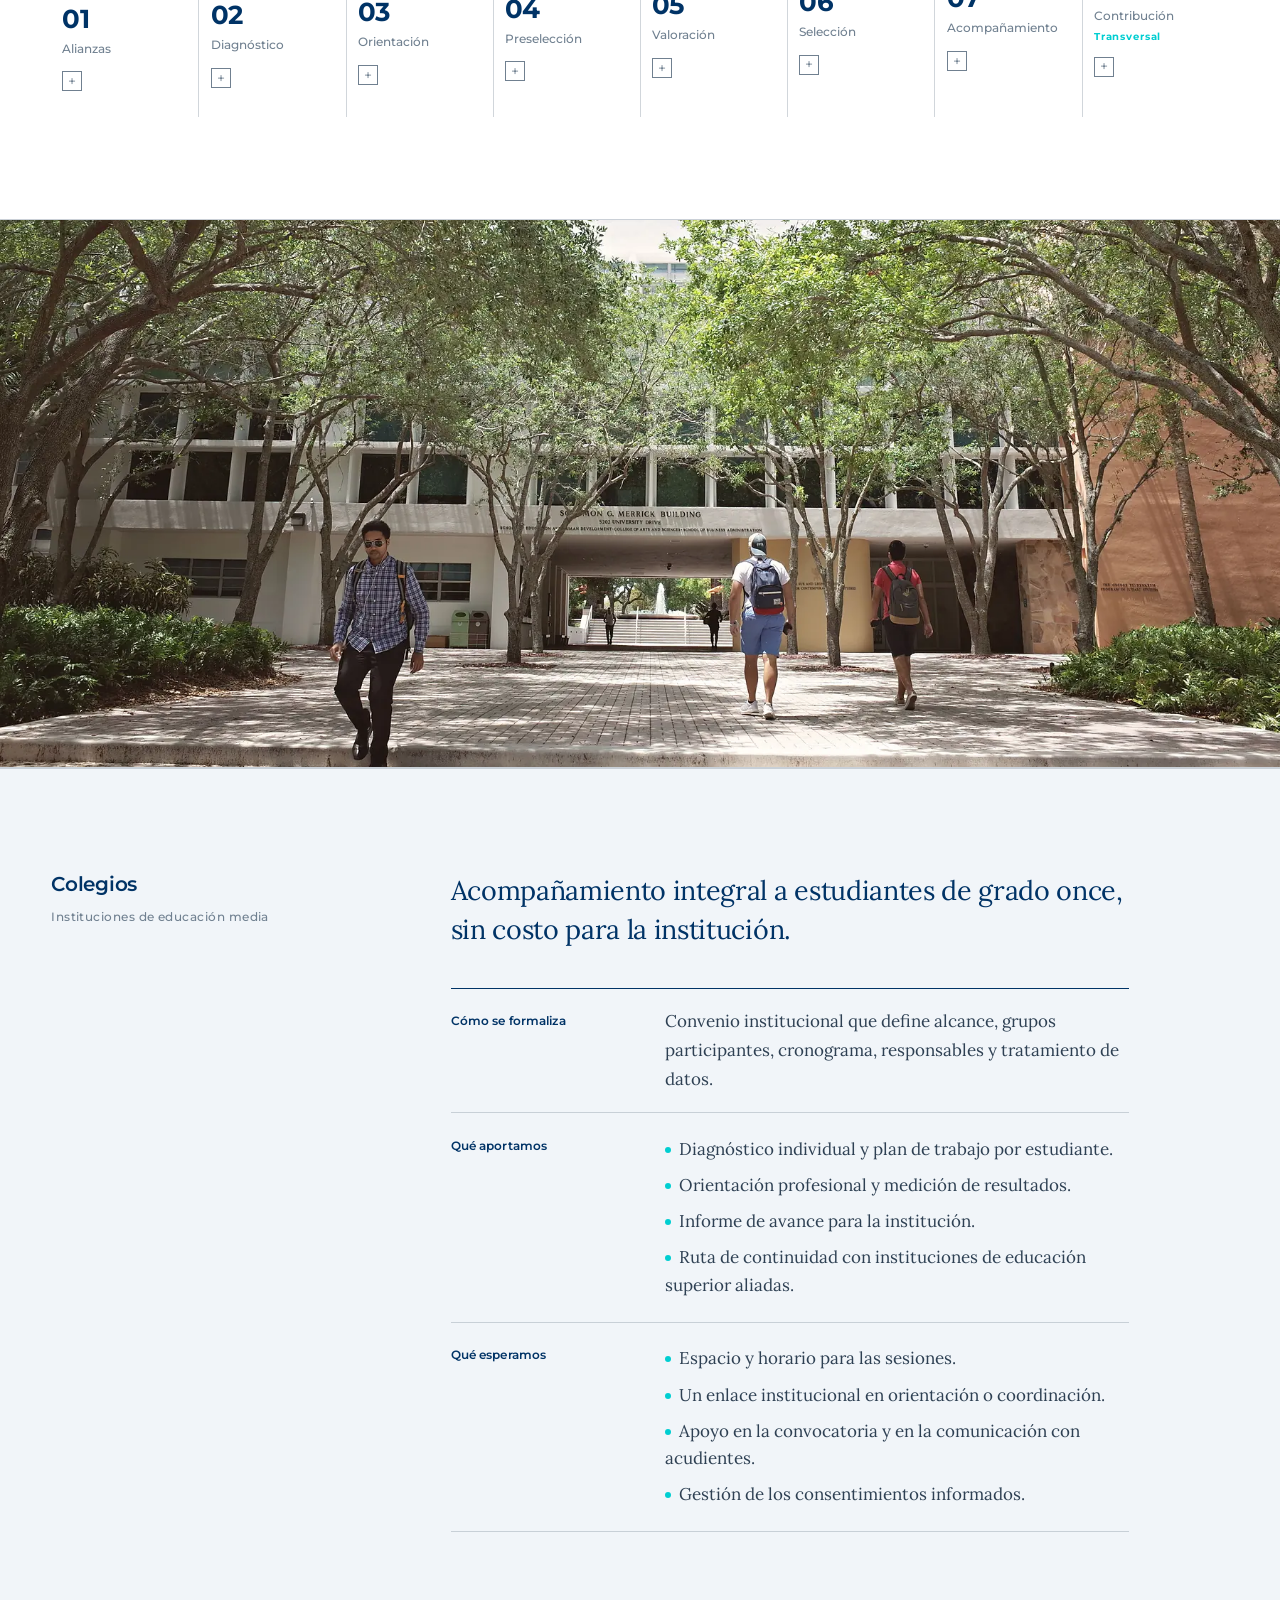
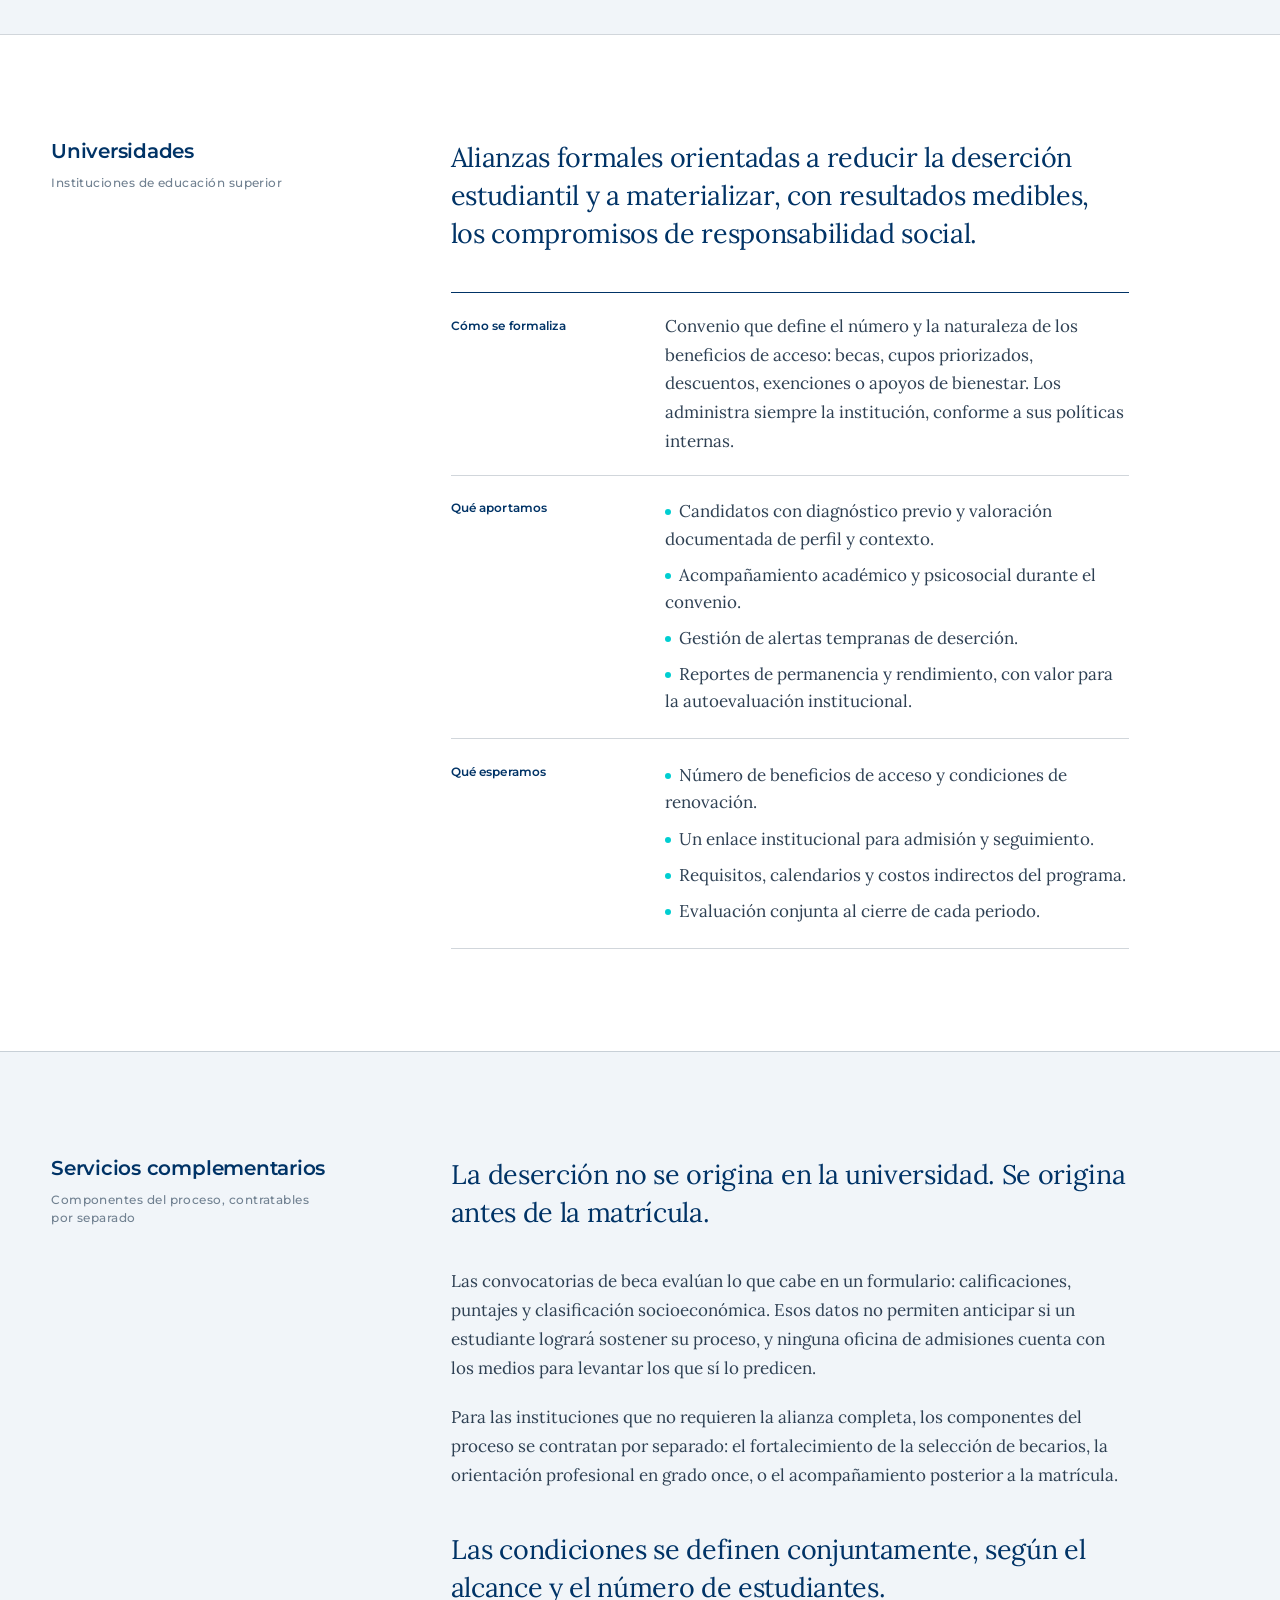
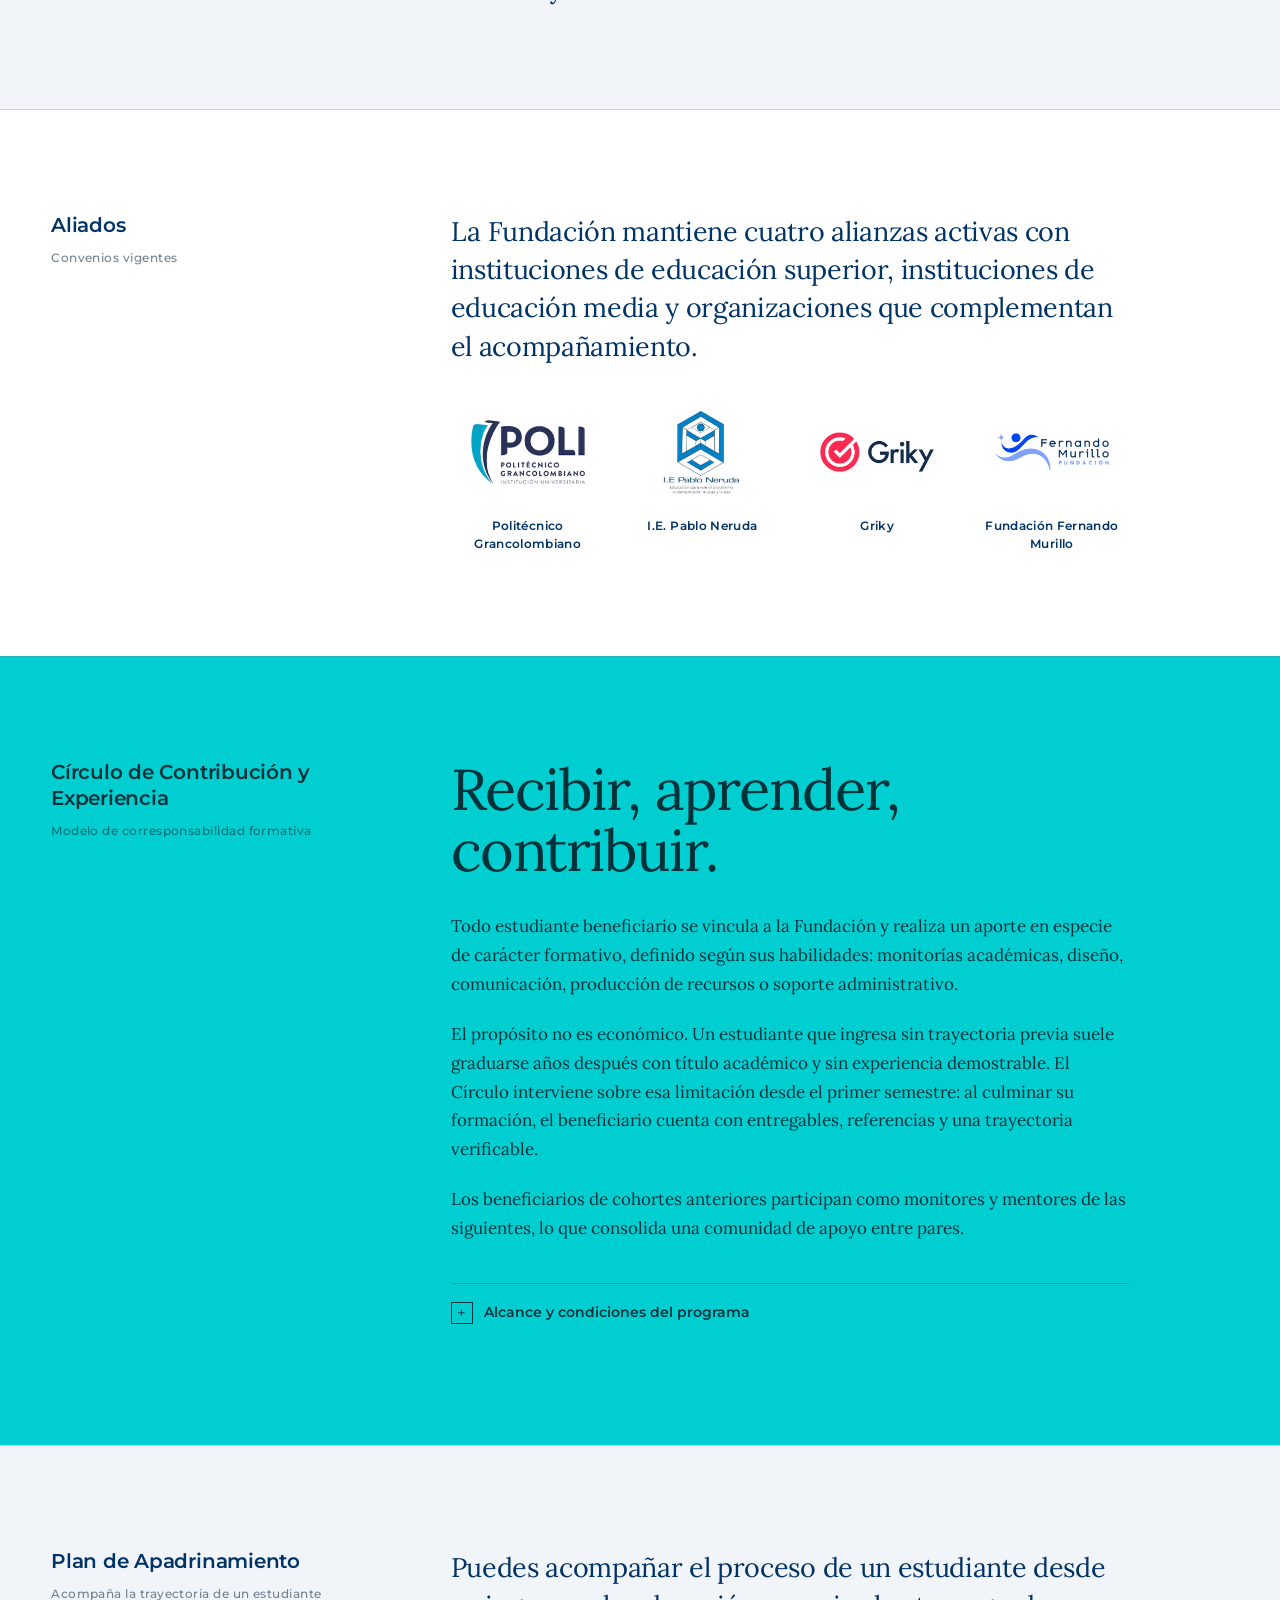
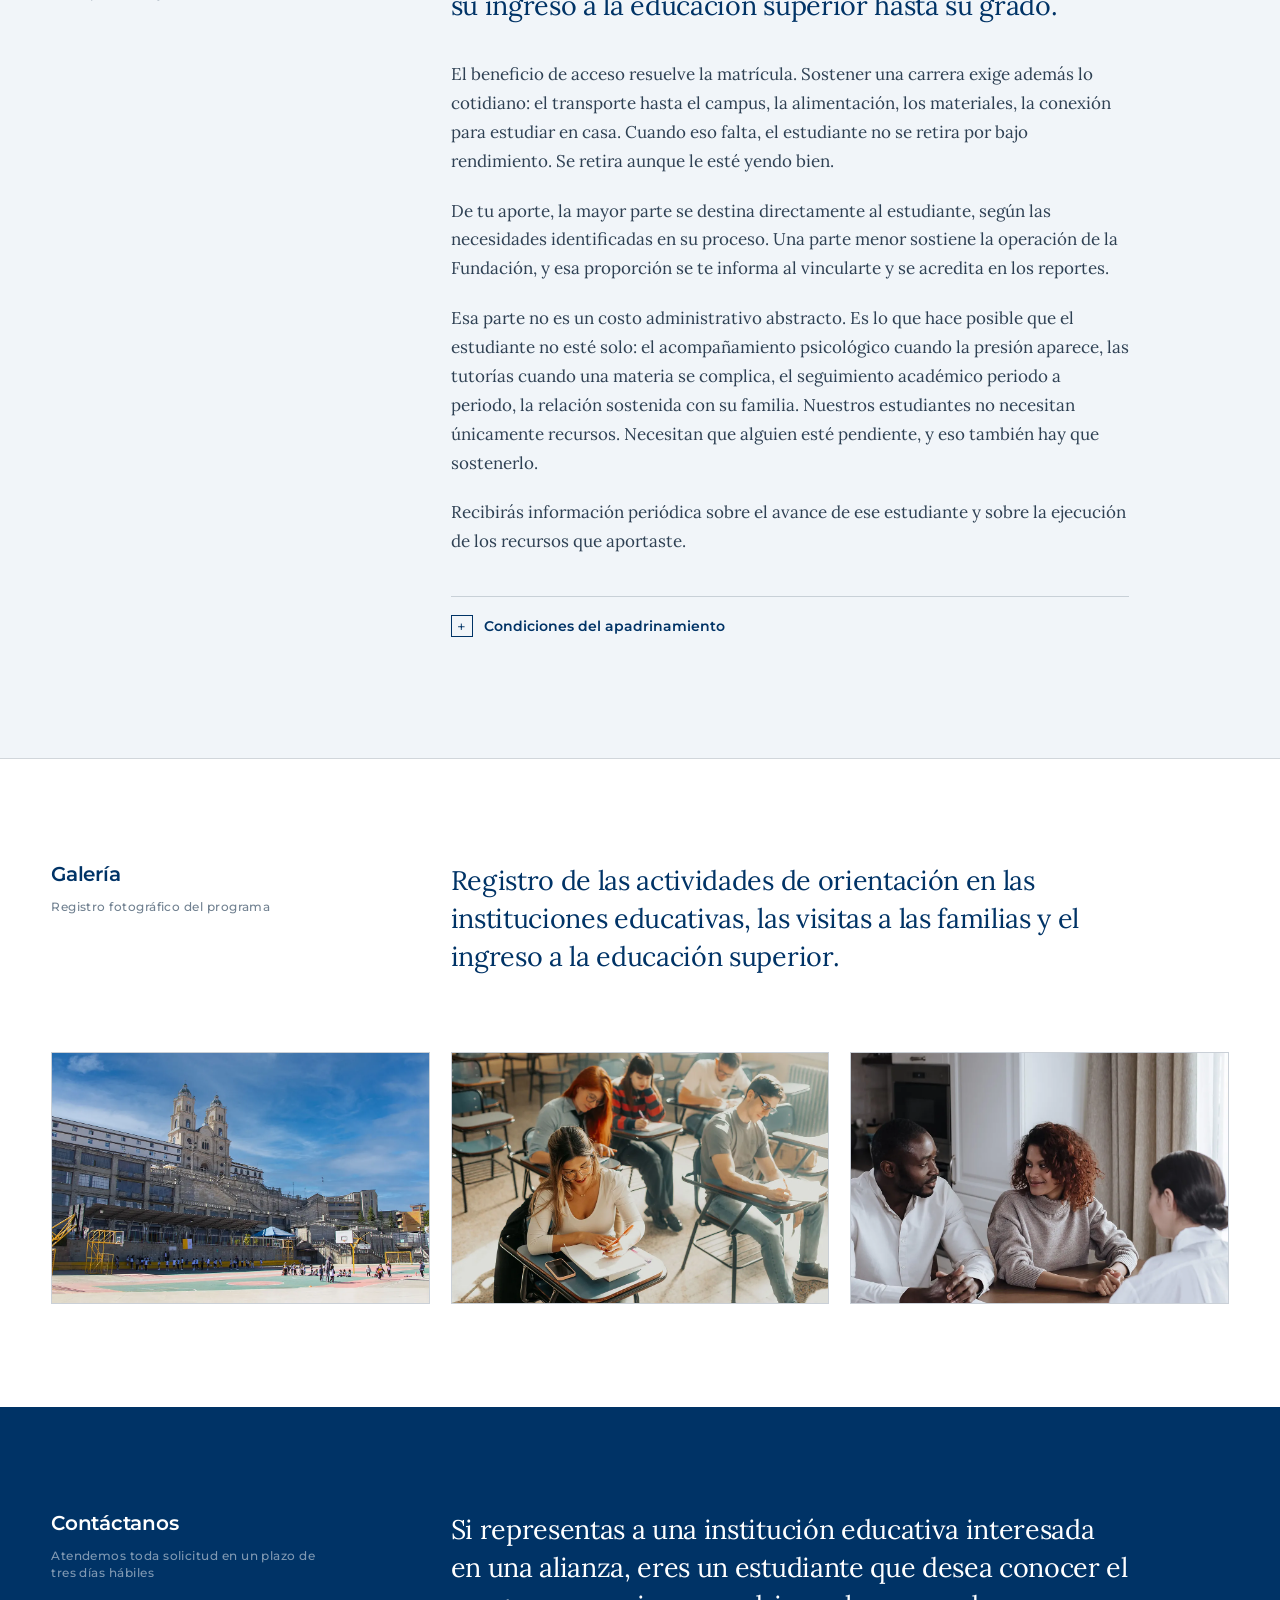
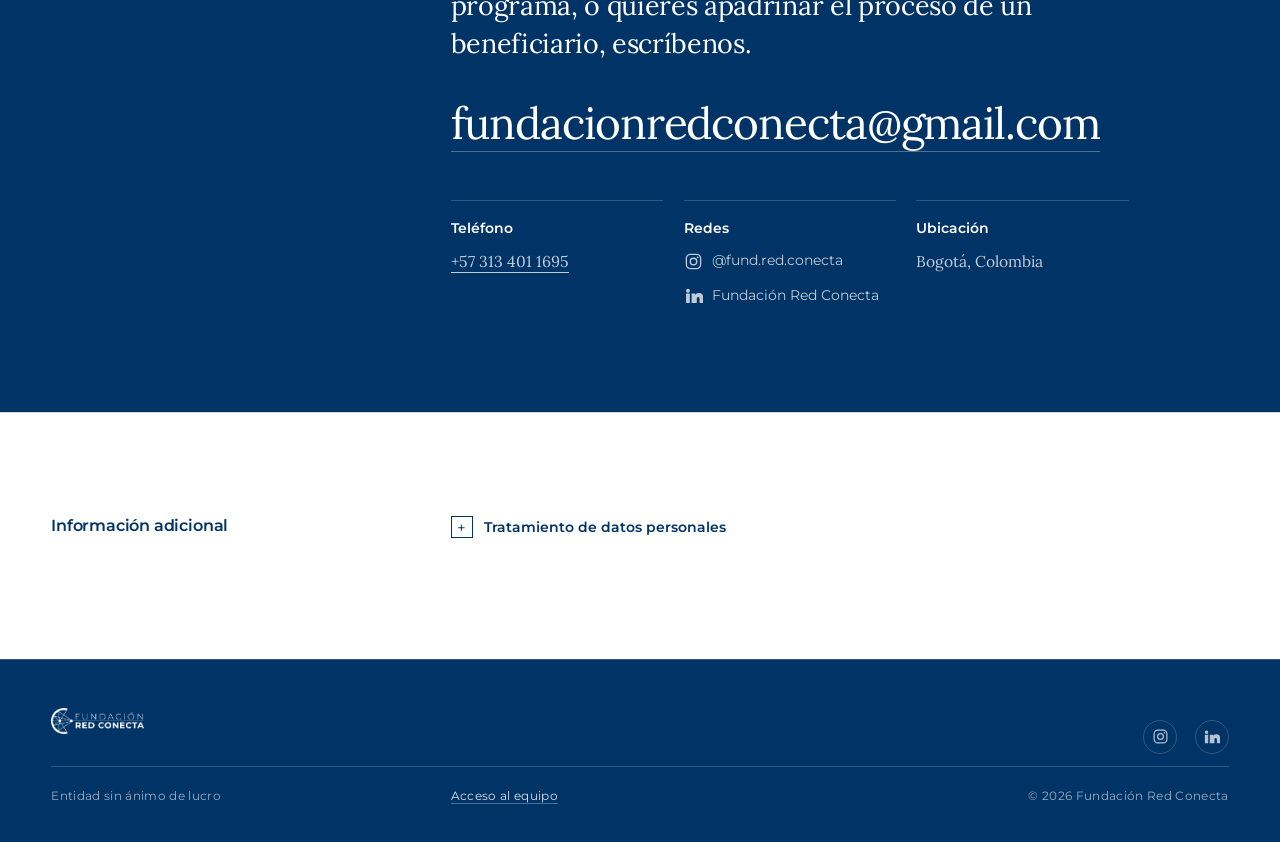
==== commit f7e32fa8: "Add files via upload" ====
--- a/index.html
+++ b/index.html
@@ -238,10 +238,20 @@
 @media(max-width:820px){
   .tira,.detalle{display:none}
   .tira-movil{display:block;margin-top:2rem;border-top:1px solid var(--hilo)}
-  .tira-movil div{padding:1.1rem 0;border-bottom:1px solid var(--hilo)}
-  .tira-movil b{font-family:var(--sans);font-size:1.1rem;font-weight:700;color:var(--turquesa);letter-spacing:-.02em}
-  .tira-movil strong{font-family:var(--sans);font-size:.95rem;color:var(--tinta);display:block;margin:.15rem 0 .4rem}
-  .tira-movil span{font-size:1rem;line-height:1.6}
+  .tira-movil > details{border-bottom:1px solid var(--hilo)}
+  .tira-movil > details > summary{
+    list-style:none;cursor:pointer;padding:1.05rem 0;display:flex;align-items:baseline;gap:.75rem;
+  }
+  .tira-movil > details > summary::-webkit-details-marker{display:none}
+  .tira-movil b{font-family:var(--sans);font-size:1rem;font-weight:700;color:var(--turquesa);letter-spacing:-.02em;flex:none}
+  .tira-movil strong{font-family:var(--sans);font-size:.95rem;font-weight:600;color:var(--tinta);flex:1}
+  .tira-movil summary .signo{
+    flex:none;display:inline-flex;align-items:center;justify-content:center;
+    width:20px;height:20px;border:1px solid var(--acero);color:var(--acero);
+    font-family:var(--sans);font-size:.9rem;line-height:1;
+  }
+  .tira-movil > details[open] summary .signo{background:var(--tinta);border-color:var(--tinta);color:#fff}
+  .tira-movil > details > span{display:block;font-size:1rem;line-height:1.6;padding:0 0 1.1rem 2.65rem}
 }
 
 /* ---------------- alianzas (tablas) ---------------- */
@@ -531,8 +541,6 @@
 
         <p class="parrafo">Identificamos a los candidatos en instituciones de educación media pública, valoramos su perfil y su contexto, gestionamos con instituciones de educación superior los beneficios que hacen viable su ingreso, y sostenemos el acompañamiento académico y psicosocial durante toda su formación.</p>
 
-        <p class="parrafo">Trabajamos en red: la articulación con colegios, universidades, entidades públicas y organizaciones aliadas es la condición que hace posible cada trayectoria.</p>
-
         <div class="bloque-valores">
         <p class="rotulo-min">Valores</p>
         <div class="valores-min">
@@ -556,6 +564,8 @@
             <h3 class="valor-titulo">Transparencia</h3>
             <p>Procesos claros, medibles y responsables.</p>
           </div>
+          <div>
+            </div>
         </div>
         </div>
 
@@ -631,30 +641,29 @@
         <p class="meta">Instituciones de educación media</p>
       </div>
       <div class="col-texto">
-        <p class="entradilla">Desarrollamos con los estudiantes de grado once un proceso de acompañamiento integral que comprende diagnóstico, orientación profesional, planes de trabajo individuales y medición de resultados, sin costo alguno para la institución.</p>
+        <p class="entradilla">Acompañamiento integral a estudiantes de grado once, sin costo para la institución.</p>
 
         <div class="tabla">
           <div class="fila">
             <div class="clave">Cómo se formaliza</div>
-            <p class="valor">Mediante convenio institucional, en el que se acuerdan el alcance de la intervención, los grupos participantes, el cronograma, los responsables de cada parte y las condiciones de tratamiento de datos.</p>
+            <p class="valor">Convenio institucional que define alcance, grupos participantes, cronograma, responsables y tratamiento de datos.</p>
           </div>
           <div class="fila">
             <div class="clave">Qué aportamos</div>
             <div class="valor"><ul>
-              <li class="nodo">Diseño y ejecución del proceso completo, con sus instrumentos y su equipo.</li>
-              <li class="nodo">Diagnóstico individual y plan de trabajo por estudiante participante.</li>
-              <li class="nodo">Informe agregado de resultados y de avance para la institución.</li>
-              <li class="nodo">Gestión de la ruta de continuidad con instituciones de educación superior aliadas.</li>
-              <li class="nodo">Recomendaciones para el fortalecimiento de la transición a la educación superior.</li>
+              <li class="nodo">Diagnóstico individual y plan de trabajo por estudiante.</li>
+              <li class="nodo">Orientación profesional y medición de resultados.</li>
+              <li class="nodo">Informe de avance para la institución.</li>
+              <li class="nodo">Ruta de continuidad con instituciones de educación superior aliadas.</li>
             </ul></div>
           </div>
           <div class="fila">
             <div class="clave">Qué esperamos</div>
             <div class="valor"><ul>
-              <li class="nodo">Autorización, espacio y horario para el desarrollo de las sesiones.</li>
-              <li class="nodo">Designación de un enlace institucional en orientación o coordinación académica.</li>
-              <li class="nodo">Apoyo en la convocatoria y en la comunicación con los acudientes.</li>
-              <li class="nodo">Gestión de los consentimientos informados requeridos.</li>
+              <li class="nodo">Espacio y horario para las sesiones.</li>
+              <li class="nodo">Un enlace institucional en orientación o coordinación.</li>
+              <li class="nodo">Apoyo en la convocatoria y en la comunicación con acudientes.</li>
+              <li class="nodo">Gestión de los consentimientos informados.</li>
             </ul></div>
           </div>
         </div>
@@ -672,29 +681,29 @@
         <p class="meta">Instituciones de educación superior</p>
       </div>
       <div class="col-texto">
-        <p class="entradilla">Establecemos alianzas formales orientadas a atender un problema que afecta a toda institución de educación superior: la deserción estudiantil. Y a materializar, con resultados medibles, sus compromisos de responsabilidad social.</p>
+        <p class="entradilla">Alianzas formales orientadas a reducir la deserción estudiantil y a materializar, con resultados medibles, los compromisos de responsabilidad social.</p>
 
         <div class="tabla">
           <div class="fila">
             <div class="clave">Cómo se formaliza</div>
-            <p class="valor">Mediante convenio institucional que define el número y la naturaleza de los beneficios de acceso —becas, cupos priorizados, descuentos, exenciones o apoyos de bienestar—, administrados en todos los casos por la institución conforme a sus políticas internas.</p>
+            <p class="valor">Convenio que define el número y la naturaleza de los beneficios de acceso: becas, cupos priorizados, descuentos, exenciones o apoyos de bienestar. Los administra siempre la institución, conforme a sus políticas internas.</p>
           </div>
           <div class="fila">
             <div class="clave">Qué aportamos</div>
             <div class="valor"><ul>
-              <li class="nodo">Candidatos con diagnóstico previo y valoración documentada de su perfil y su contexto.</li>
-              <li class="nodo">Acompañamiento académico y psicosocial durante la vigencia del convenio.</li>
-              <li class="nodo">Identificación y gestión de alertas tempranas de deserción.</li>
-              <li class="nodo">Reportes periódicos de permanencia, rendimiento y atención de alertas, con valor para los procesos de autoevaluación institucional.</li>
+              <li class="nodo">Candidatos con diagnóstico previo y valoración documentada de perfil y contexto.</li>
+              <li class="nodo">Acompañamiento académico y psicosocial durante el convenio.</li>
+              <li class="nodo">Gestión de alertas tempranas de deserción.</li>
+              <li class="nodo">Reportes de permanencia y rendimiento, con valor para la autoevaluación institucional.</li>
             </ul></div>
           </div>
           <div class="fila">
             <div class="clave">Qué esperamos</div>
             <div class="valor"><ul>
-              <li class="nodo">Definición del número de beneficios de acceso y de sus condiciones de renovación.</li>
-              <li class="nodo">Designación de un enlace institucional para la coordinación de admisión y seguimiento.</li>
-              <li class="nodo">Información sobre requisitos, calendarios y costos indirectos del programa.</li>
-              <li class="nodo">Evaluación conjunta al cierre de cada periodo académico.</li>
+              <li class="nodo">Número de beneficios de acceso y condiciones de renovación.</li>
+              <li class="nodo">Un enlace institucional para admisión y seguimiento.</li>
+              <li class="nodo">Requisitos, calendarios y costos indirectos del programa.</li>
+              <li class="nodo">Evaluación conjunta al cierre de cada periodo.</li>
             </ul></div>
           </div>
         </div>
@@ -715,11 +724,11 @@
       <div class="col-texto">
         <p class="entradilla">La deserción no se origina en la universidad. Se origina antes de la matrícula.</p>
 
-        <p class="parrafo">Las convocatorias de beca evalúan la información que cabe en un formulario: calificaciones, puntajes y clasificación socioeconómica. Esos datos no permiten anticipar si un estudiante logrará sostener su proceso académico. Los factores que sí inciden en la permanencia son de otro orden, y ninguna oficina de admisiones cuenta con los medios para levantarlos.</p>
-
-        <p class="parrafo">Para las instituciones que no requieren la alianza completa, los componentes del proceso pueden contratarse de manera independiente. Una institución de educación superior puede vincular únicamente el fortalecimiento de sus procesos de selección de becarios, con la valoración y el informe de idoneidad de cada candidato. Una institución de educación media puede vincular únicamente el proceso de orientación profesional con sus estudiantes de grado once. Y cualquiera de las dos puede incorporar el acompañamiento posterior a la matrícula.</p>
-
-        <p class="entradilla" style="margin:2.5rem 0 0">Las condiciones de cada servicio se definen conjuntamente, según el alcance requerido y el número de estudiantes.</p>
+        <p class="parrafo">Las convocatorias de beca evalúan lo que cabe en un formulario: calificaciones, puntajes y clasificación socioeconómica. Esos datos no permiten anticipar si un estudiante logrará sostener su proceso, y ninguna oficina de admisiones cuenta con los medios para levantar los que sí lo predicen.</p>
+
+        <p class="parrafo">Para las instituciones que no requieren la alianza completa, los componentes del proceso se contratan por separado: el fortalecimiento de la selección de becarios, la orientación profesional en grado once, o el acompañamiento posterior a la matrícula.</p>
+
+        <p class="entradilla" style="margin:2.5rem 0 0">Las condiciones se definen conjuntamente, según el alcance y el número de estudiantes.</p>
       </div>
     </div>
   </div>
@@ -773,13 +782,11 @@
       <div class="col-texto">
         <p class="titulo-grande">Recibir, aprender, contribuir.</p>
 
-        <p class="parrafo">Todo estudiante beneficiario se vincula a la Fundación y realiza un aporte en especie de carácter formativo, definido según sus habilidades e intereses: monitorías académicas, diseño, comunicación, producción de recursos, apoyo operativo o soporte administrativo.</p>
-
-        <p class="parrafo">El propósito del programa no es económico, sino formativo. Un estudiante que ingresa a la educación superior sin trayectoria previa suele graduarse años después en la misma condición: con un título académico y sin experiencia demostrable. El Círculo interviene sobre esa limitación desde el primer semestre.</p>
-
-        <p class="parrafo">Durante sus estudios, el beneficiario desarrolla su actividad en un entorno real de trabajo, con responsabilidades definidas, plazos y criterios de calidad. Al culminar su formación cuenta con entregables, referencias y una trayectoria verificable, además del título.</p>
-
-        <p class="parrafo">El programa contempla además la participación de los beneficiarios de cohortes anteriores como monitores y mentores de las siguientes, lo que fortalece la sostenibilidad del modelo y consolida una comunidad de apoyo entre pares.</p>
+        <p class="parrafo">Todo estudiante beneficiario se vincula a la Fundación y realiza un aporte en especie de carácter formativo, definido según sus habilidades: monitorías académicas, diseño, comunicación, producción de recursos o soporte administrativo.</p>
+
+        <p class="parrafo">El propósito no es económico. Un estudiante que ingresa sin trayectoria previa suele graduarse años después con título académico y sin experiencia demostrable. El Círculo interviene sobre esa limitación desde el primer semestre: al culminar su formación, el beneficiario cuenta con entregables, referencias y una trayectoria verificable.</p>
+
+        <p class="parrafo">Los beneficiarios de cohortes anteriores participan como monitores y mentores de las siguientes, lo que consolida una comunidad de apoyo entre pares.</p>
 
         <details class="mas">
           <summary>Alcance y condiciones del programa</summary>
@@ -806,33 +813,33 @@
     <div class="malla">
       <div class="col-rotulo rotulo">
         <h2>Plan de Apadrinamiento</h2>
-        <p class="meta">Vinculación de personas y organizaciones al sostenimiento de un estudiante</p>
+        <p class="meta">Acompaña la trayectoria de un estudiante</p>
       </div>
       <div class="col-texto">
-        <p class="entradilla">El Plan de Apadrinamiento vincula a personas y organizaciones con la trayectoria concreta de un estudiante, allí donde el beneficio de acceso no alcanza.</p>
-
-        <p class="parrafo">Una beca cubre la matrícula. Sostener una carrera, además, exige transporte diario, alimentación, materiales y conectividad. Son esos costos, y no el desempeño académico, los que con mayor frecuencia interrumpen un proceso educativo.</p>
-
-        <p class="parrafo">Apadrinar consiste en respaldar de manera periódica el proceso de un estudiante vinculado a la Fundación. El aporte se orienta a cubrir las necesidades identificadas durante la valoración de su contexto y a sostener el acompañamiento académico y psicosocial que hace posible su permanencia.</p>
-
-        <p class="parrafo">La mayor parte de cada aporte se destina de forma directa al apoyo del estudiante. Una proporción menor se destina a la operación que hace posible ese apoyo: la aplicación de los instrumentos, las visitas a las familias, el seguimiento académico y la elaboración de los reportes. Esa distribución se informa a quien apadrina en el momento de la vinculación y se acredita en los reportes periódicos.</p>
-
-        <p class="parrafo">Quien apadrina recibe información periódica sobre el avance académico del estudiante y sobre la ejecución de los recursos aportados, conforme a los principios de confidencialidad y minimización de datos.</p>
+        <p class="entradilla">Puedes acompañar el proceso de un estudiante desde su ingreso a la educación superior hasta su grado.</p>
+
+        <p class="parrafo">El beneficio de acceso resuelve la matrícula. Sostener una carrera exige además lo cotidiano: el transporte hasta el campus, la alimentación, los materiales, la conexión para estudiar en casa. Cuando eso falta, el estudiante no se retira por bajo rendimiento. Se retira aunque le esté yendo bien.</p>
+
+        <p class="parrafo">De tu aporte, la mayor parte se destina directamente al estudiante, según las necesidades identificadas en su proceso. Una parte menor sostiene la operación de la Fundación, y esa proporción se te informa al vincularte y se acredita en los reportes.</p>
+
+        <p class="parrafo">Esa parte no es un costo administrativo abstracto. Es lo que hace posible que el estudiante no esté solo: el acompañamiento psicológico cuando la presión aparece, las tutorías cuando una materia se complica, el seguimiento académico periodo a periodo, la relación sostenida con su familia. Nuestros estudiantes no necesitan únicamente recursos. Necesitan que alguien esté pendiente, y eso también hay que sostenerlo.</p>
+
+        <p class="parrafo">Recibirás información periódica sobre el avance de ese estudiante y sobre la ejecución de los recursos que aportaste.</p>
 
         <details class="mas">
           <summary>Condiciones del apadrinamiento</summary>
           <div class="contenido">
             <h3 class="valor-titulo">Protección del estudiante</h3>
-            <p>La relación se administra en su totalidad a través de la Fundación. No se establece contacto directo entre quien apadrina y el estudiante sin autorización expresa del acudiente cuando se trate de menores de edad, y en ningún caso se comparten datos personales sensibles ni información que permita su identificación sin consentimiento previo.</p>
+            <p>La relación se administra en su totalidad a través de la Fundación. No se establece contacto directo entre quien apadrina y el estudiante sin autorización expresa del acudiente cuando se trate de menores de edad, y en ningún caso se comparten datos sensibles ni información que permita su identificación sin consentimiento previo.</p>
 
             <h3 class="valor-titulo">Destinación de los aportes</h3>
             <p>Los aportes no se entregan en efectivo al estudiante ni a su familia. Se ejecutan mediante pagos directos a terceros o a la institución educativa, según las necesidades acreditadas en el plan de apoyo de cada beneficiario.</p>
 
             <h3 class="valor-titulo">Alcance del vínculo</h3>
-            <p>El apadrinamiento no otorga a quien aporta injerencia en la selección de beneficiarios, en las decisiones académicas del estudiante ni en la operación de la Fundación. Se pacta por periodos académicos y es renovable de común acuerdo.</p>
+            <p>El apadrinamiento no otorga injerencia en la selección de beneficiarios, en las decisiones académicas del estudiante ni en la operación de la Fundación. Se pacta por periodos académicos y es renovable de común acuerdo.</p>
 
             <h3 class="valor-titulo">Transparencia</h3>
-            <p>Cada apadrinamiento se formaliza por escrito, con la destinación de los recursos, la periodicidad de los reportes y las condiciones de terminación claramente establecidas.</p>
+            <p>Cada apadrinamiento se formaliza por escrito, con la destinación de los recursos, la proporción exacta que se dirige al estudiante y a la operación, la periodicidad de los reportes y las condiciones de terminación.</p>
           </div>
         </details>
       </div>
@@ -903,9 +910,13 @@
         <h2 style="font-size:1rem">Información adicional</h2>
       </div>
       <div class="col-texto">
-        <p class="rotulo-min" style="margin-bottom:.9rem">Tratamiento de datos personales</p>
-        <p class="parrafo" style="font-size:.95rem;color:var(--acero)">Recolectamos y tratamos datos personales conforme a la Ley 1581 de 2012 y al Decreto 1377 de 2013. La participación de cualquier estudiante requiere consentimiento informado del acudiente, y la información individual se comparte con instituciones aliadas únicamente con autorización previa y bajo el principio de minimización de datos.</p>
-        <p class="parrafo" style="font-size:.95rem;color:var(--acero)">Para consultar, actualizar o suprimir tus datos, o para pedir copia de nuestra política de tratamiento de la información, escríbenos a <a class="enlace-texto" href="mailto:fundacionredconecta@gmail.com">fundacionredconecta@gmail.com</a>.</p>
+        <details class="mas" style="margin-top:0;border-top:0">
+          <summary style="padding-top:0">Tratamiento de datos personales</summary>
+          <div class="contenido">
+            <p>Recolectamos y tratamos datos personales conforme a la Ley 1581 de 2012 y al Decreto 1377 de 2013. La participación de cualquier estudiante requiere consentimiento informado del acudiente, y la información individual se comparte con instituciones aliadas únicamente con autorización previa y bajo el principio de minimización de datos.</p>
+            <p style="margin-top:1rem">Para consultar, actualizar o suprimir tus datos, o para pedir copia de nuestra política de tratamiento de la información, escríbenos a <a class="enlace-texto" href="mailto:fundacionredconecta@gmail.com">fundacionredconecta@gmail.com</a>.</p>
+          </div>
+        </details>
       </div>
     </div>
   </div>
@@ -1047,10 +1058,17 @@
 
 const tm = document.getElementById('tira-movil');
 ETAPAS.forEach((e,i)=>{
-  const d = document.createElement('div');
-  d.innerHTML = '<b>'+String(i+1).padStart(2,'0')+'</b><div><strong>'+e.t+'</strong><span>'+e.d
+  const d = document.createElement('details');
+  d.innerHTML = '<summary><b>'+String(i+1).padStart(2,'0')+'</b>'
+              + '<strong>'+e.t+'</strong>'
+              + '<span class="signo" aria-hidden="true">+</span></summary>'
+              + '<span>'+e.d
               + (e.enlace ? ' <a class="enlace-texto" href="'+e.enlace+'">'+e.enlaceTexto+'</a>' : '')
-              + '</span></div>';
+              + '</span>';
+  d.addEventListener('toggle', ()=>{
+    const s = d.querySelector('.signo');
+    if (s) s.textContent = d.open ? '–' : '+';
+  });
   tm.appendChild(d);
 });
 </script>
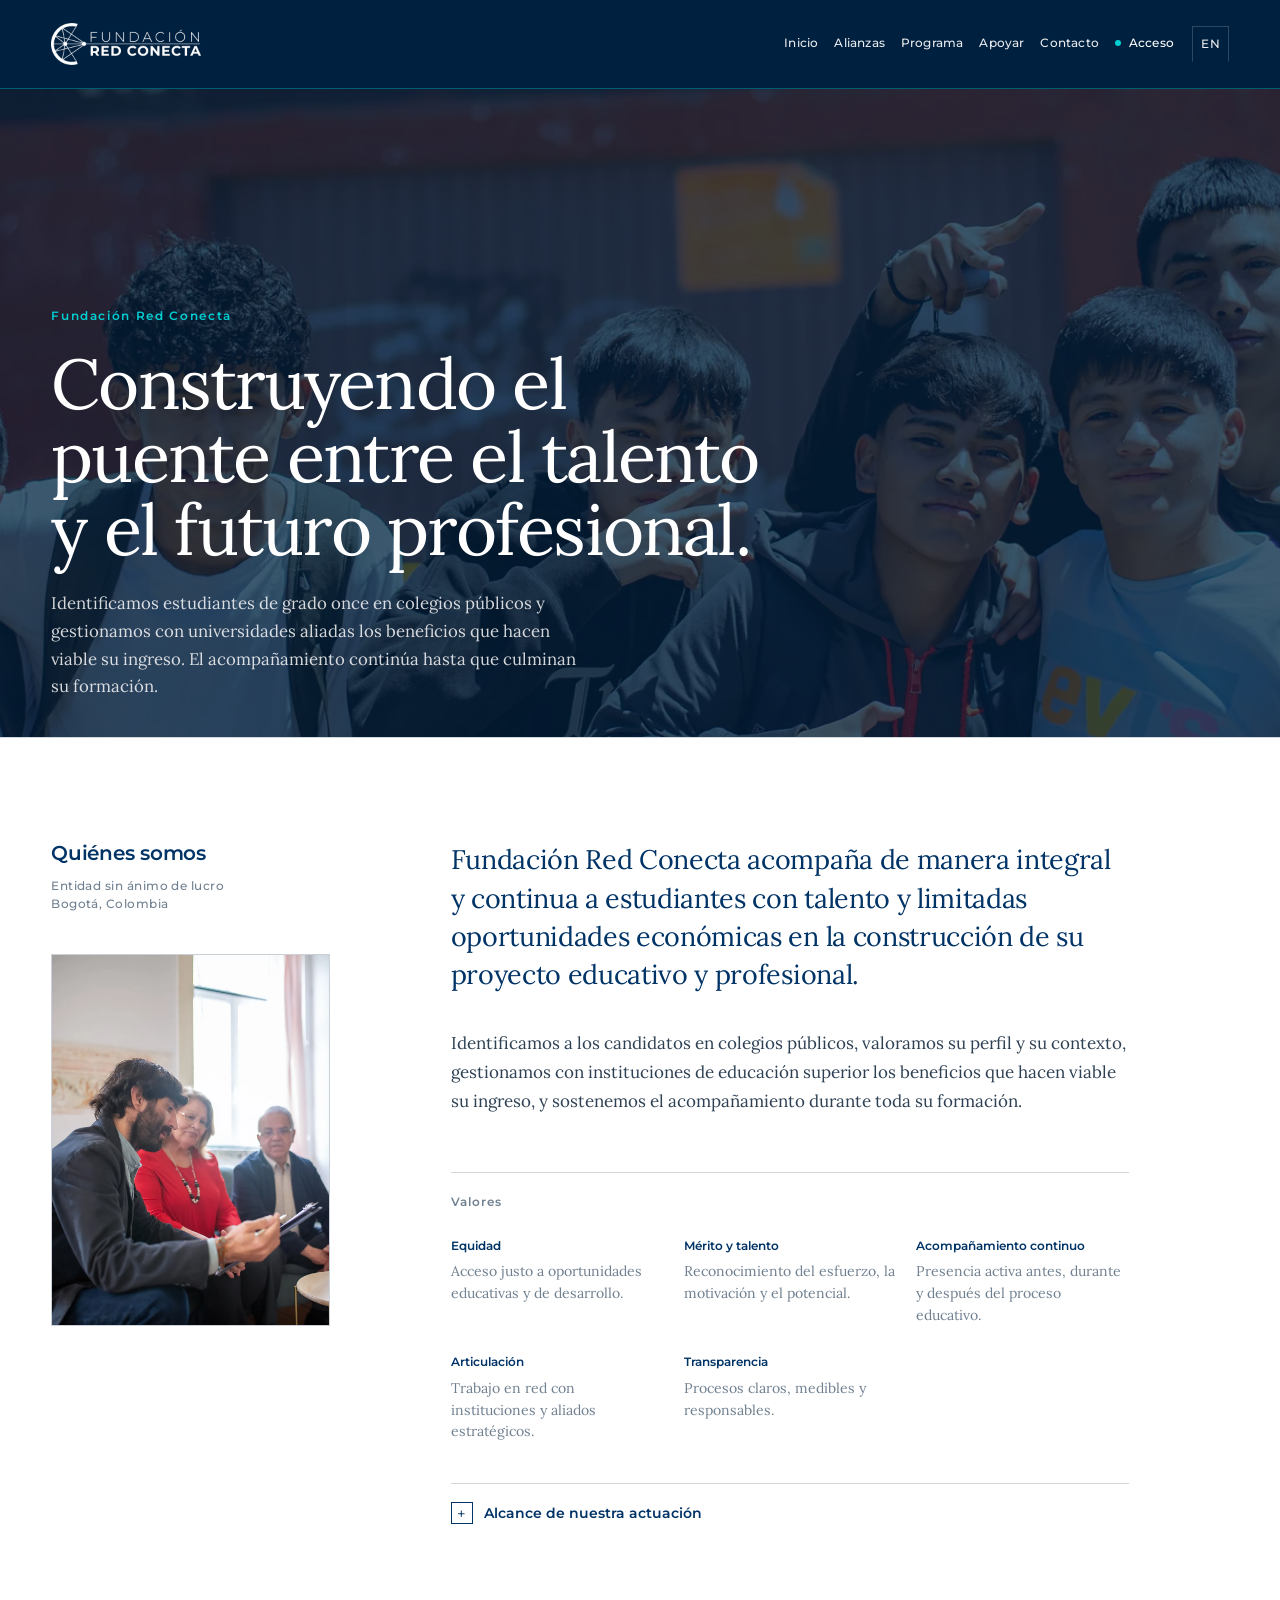
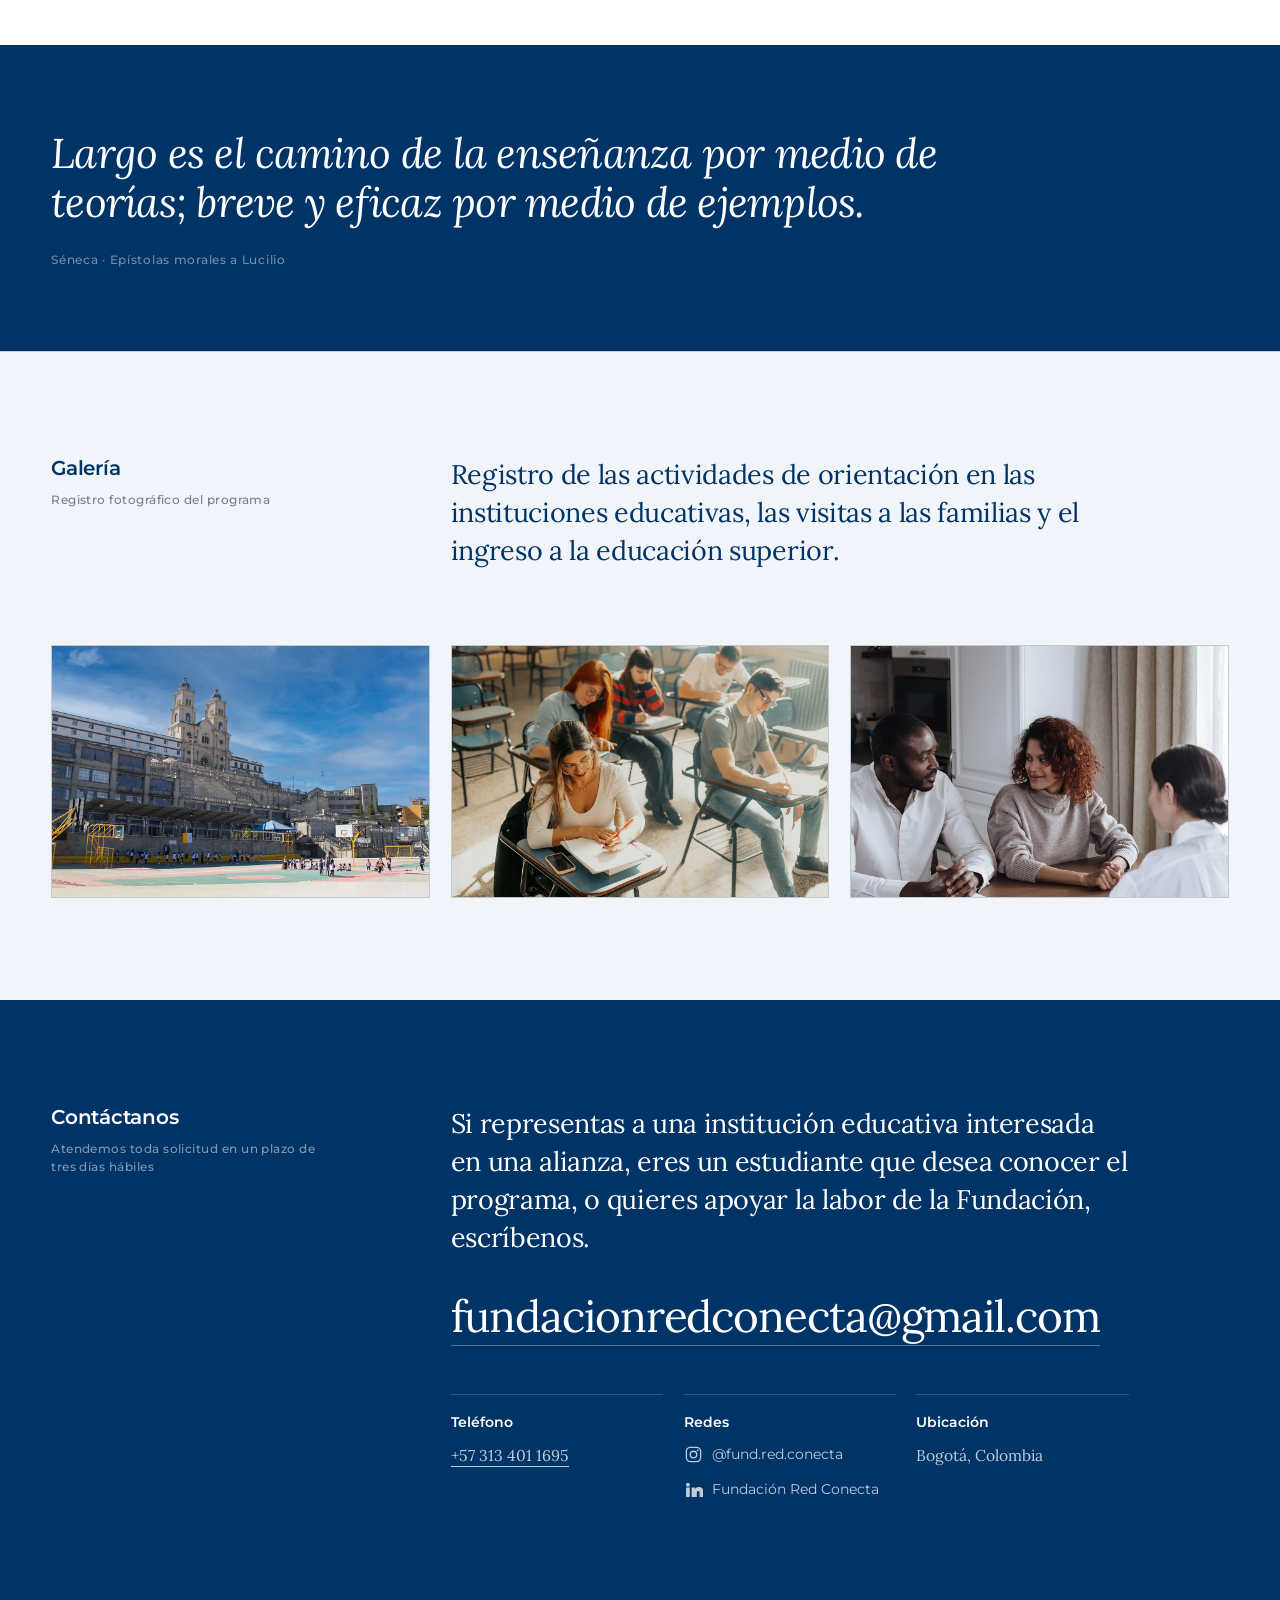
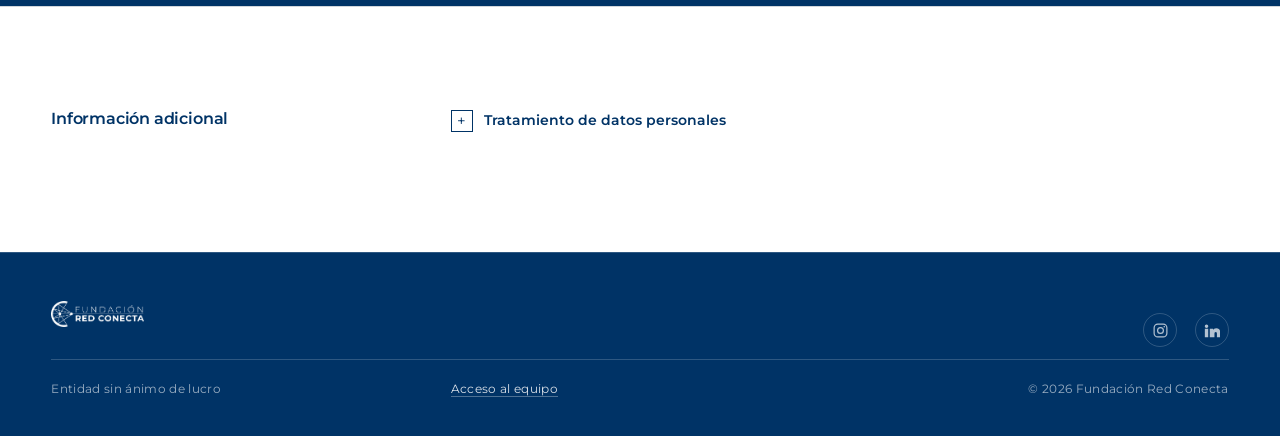
==== commit f4022531: "Add files via upload" ====
--- a/index.html
+++ b/index.html
@@ -6,485 +6,41 @@
 <title>Fundación Red Conecta — Construyendo el puente entre el talento y el futuro profesional</title>
 <meta name="description" content="Articulamos colegios públicos y universidades para que estudiantes con talento accedan a la educación superior y se sostengan hasta graduarse.">
 <meta name="theme-color" content="#00203F">
-<link rel="icon" href="assets/favicon.png" type="image/png">
-<link rel="apple-touch-icon" href="assets/favicon-180.png">
+<link rel="icon" href="/assets/favicon.png" type="image/png">
+<link rel="apple-touch-icon" href="/assets/favicon-180.png">
 <link rel="canonical" href="https://fundacionredconecta.org/">
+<link rel="alternate" hreflang="es" href="https://fundacionredconecta.org/">
+<link rel="alternate" hreflang="en" href="https://fundacionredconecta.org/en">
+<link rel="alternate" hreflang="x-default" href="https://fundacionredconecta.org/">
 <meta property="og:type" content="website">
 <meta property="og:site_name" content="Fundación Red Conecta">
 <meta property="og:locale" content="es_CO">
 <meta property="og:url" content="https://fundacionredconecta.org/">
 <meta property="og:title" content="Fundación Red Conecta — Construyendo el puente entre el talento y el futuro profesional">
-<meta property="og:description" content="Articulamos colegios públicos con universidades para que estudiantes con talento accedan a la educación superior y se sostengan hasta graduarse.">
+<meta property="og:description" content="Articulamos colegios públicos y universidades para que estudiantes con talento accedan a la educación superior y se sostengan hasta graduarse.">
 <meta property="og:image" content="https://fundacionredconecta.org/assets/fotos/compartir.jpg">
 <meta property="og:image:width" content="1200">
 <meta property="og:image:height" content="630">
-<meta property="og:image:alt" content="Estudiantes de grado once a la salida de su colegio">
 <meta name="twitter:card" content="summary_large_image">
-<meta name="twitter:title" content="Fundación Red Conecta">
-<meta name="twitter:description" content="Articulamos colegios públicos con universidades para que estudiantes con talento accedan a la educación superior y se sostengan hasta graduarse.">
-<meta name="twitter:image" content="https://fundacionredconecta.org/assets/fotos/compartir.jpg">
-
-<script type="application/ld+json">
-{
-  "@context": "https://schema.org",
-  "@type": "NGO",
-  "name": "Fundación Red Conecta",
-  "alternateName": "Red Conecta",
-  "url": "https://fundacionredconecta.org/",
-  "logo": "https://fundacionredconecta.org/assets/favicon-512.png",
-  "image": "https://fundacionredconecta.org/assets/fotos/compartir.jpg",
-  "slogan": "Construyendo el puente entre el talento y el futuro profesional",
-  "description": "Entidad sin ánimo de lucro que articula colegios públicos con instituciones de educación superior para promover el acceso, la permanencia y la proyección educativa y laboral de estudiantes con talento y oportunidades económicas limitadas.",
-  "email": "fundacionredconecta@gmail.com",
-  "telephone": "+573134011695",
-  "address": {
-    "@type": "PostalAddress",
-    "addressLocality": "Bogotá",
-    "addressCountry": "CO"
-  },
-  "areaServed": { "@type": "Country", "name": "Colombia" },
-  "sameAs": ["https://www.instagram.com/fund.red.conecta/"],
-  "knowsAbout": [
-    "acceso a la educación superior",
-    "permanencia estudiantil",
-    "orientación vocacional",
-    "prevención de la deserción universitaria",
-    "becas universitarias"
-  ]
-}
-</script>
 <link rel="preconnect" href="https://fonts.googleapis.com">
 <link rel="preconnect" href="https://fonts.gstatic.com" crossorigin>
 <link href="https://fonts.googleapis.com/css2?family=Montserrat:wght@400;500;600;700&family=Lora:ital,wght@0,400;0,500;1,400;1,500&display=swap" rel="stylesheet">
-<style>
-:root{
-  --tinta:#003366;
-  --indigo:#2E4053;
-  --turquesa:#00CED1;
-  --acero:#708090;
-  --nube:#F1F5F9;
-  --papel:#FFFFFF;
-  --hilo:rgba(112,128,144,.32);
-  --hilo-claro:rgba(255,255,255,.18);
-  --sans:'Montserrat',system-ui,sans-serif;
-  --serif:'Lora',Georgia,serif;
-  --margen:clamp(1.25rem,4vw,3.5rem);
-  --canal:clamp(.75rem,1.6vw,1.5rem);
-}
-*{box-sizing:border-box}
-html{scroll-behavior:smooth;-webkit-text-size-adjust:100%}
-body{
-  margin:0;background:var(--papel);color:var(--indigo);
-  font-family:var(--serif);font-size:1.0625rem;line-height:1.7;
-  -webkit-font-smoothing:antialiased;
-}
-img{max-width:100%;display:block}
-a{color:inherit}
-:focus-visible{outline:2px solid var(--turquesa);outline-offset:4px}
-
-/* ---------------- retícula ---------------- */
-.hoja{width:100%;padding-inline:var(--margen)}
-.malla{
-  display:grid;grid-template-columns:repeat(12,1fr);column-gap:var(--canal);
-  max-width:1560px;margin-inline:auto;
-}
-.col-rotulo{grid-column:1 / 4}
-.col-texto{grid-column:5 / 12}
-.col-ancho{grid-column:1 / -1}
-@media(max-width:900px){
-  .col-rotulo,.col-texto{grid-column:1 / -1}
-}
-
-/* micro-tipografía */
-.meta{
-  font-family:var(--sans);font-size:.72rem;font-weight:500;letter-spacing:.04em;
-  color:var(--acero);line-height:1.55;
-}
-.nodo::before{
-  content:"";display:inline-block;width:6px;height:6px;border-radius:50%;
-  background:var(--turquesa);margin-right:.55rem;vertical-align:.12em;
-}
-
-/* ---------------- cabecera ---------------- */
-.cabecera{
-  position:sticky;top:0;z-index:80;background:#00203F;
-  border-bottom:1px solid rgba(0,206,209,.35);
-}
-.cabecera .fila{display:flex;align-items:center;gap:2rem;height:88px;max-width:1560px;margin-inline:auto}
-.cabecera img{height:42px;width:auto}
-.nav{margin-left:auto;display:flex;align-items:center;gap:clamp(.85rem,1.6vw,2rem);flex-wrap:nowrap}
-.nav a{
-  font-family:var(--sans);font-size:.83rem;font-weight:500;letter-spacing:.02em;
-  color:rgba(255,255,255,.92);text-decoration:none;padding-block:.4rem;white-space:nowrap;
-  border-bottom:1px solid transparent;
-}
-.nav a:hover{color:#fff;border-bottom-color:var(--turquesa)}
-.nav .acceso{color:#fff}
-.nav .acceso::before{
-  content:"";display:inline-block;width:6px;height:6px;border-radius:50%;
-  background:var(--turquesa);margin-right:.5rem;vertical-align:.1em;
-}
-@media(max-width:1180px){.nav a{font-size:.78rem}}
-
-/* ---------------- portada ---------------- */
-.portada{
-  background:var(--tinta);color:#fff;
-  min-height:calc(100svh - 88px);display:flex;flex-direction:column;justify-content:flex-end;
-  padding-block:clamp(4rem,12vh,8rem) clamp(1.5rem,4vh,2.5rem);
-}
-.titular{
-  font-family:var(--serif);font-weight:400;
-  font-size:clamp(2.6rem,8.4vw,7.4rem);line-height:.98;letter-spacing:-.025em;
-  margin:0;
-}
-.titular .oculta{display:block;overflow:hidden}
-.titular .oculta > span{display:block;transform:translateY(102%);animation:sube .95s cubic-bezier(.22,1,.36,1) forwards}
-.titular .oculta:nth-child(1) > span{animation-delay:.05s}
-.titular .oculta:nth-child(3) > span{animation-delay:.22s}
-@keyframes sube{to{transform:translateY(0)}}
-.regla{
-  height:2px;background:var(--turquesa);margin:clamp(.9rem,2vw,1.6rem) 0;
-  width:100%;transform-origin:left;transform:scaleX(0);
-  animation:traza 1.1s cubic-bezier(.22,1,.36,1) .35s forwards;
-}
-@keyframes traza{to{transform:scaleX(1)}}
-@media(prefers-reduced-motion:reduce){
-  html{scroll-behavior:auto}
-  .titular .oculta > span{transform:none;animation:none}
-  .regla{transform:none;animation:none}
-}
-.entrada{
-  font-family:var(--sans);font-size:.74rem;font-weight:600;letter-spacing:.14em;
-  color:var(--turquesa);margin:0 0 clamp(2.5rem,8vh,5rem);
-}
-.pie-portada{
-  margin-top:clamp(2.5rem,7vh,4.5rem);padding-top:1.1rem;border-top:1px solid var(--hilo-claro);
-  display:grid;grid-template-columns:repeat(12,1fr);column-gap:var(--canal);row-gap:1.25rem;
-  max-width:1560px;margin-inline:auto;width:100%;
-}
-.pie-portada .bloque{grid-column:span 4}
-.pie-portada .bloque:last-child{grid-column:9 / -1}
-@media(max-width:900px){.pie-portada .bloque,.pie-portada .bloque:last-child{grid-column:1 / -1}}
-.pie-portada p{margin:0;color:rgba(255,255,255,.78);font-size:1rem;line-height:1.6}
-.pie-portada .meta{color:rgba(255,255,255,.5)}
-
-/* ---------------- secciones ---------------- */
-.seccion{border-top:1px solid var(--hilo);padding-block:clamp(3.5rem,8vw,7rem)}
-.seccion.oscura{background:var(--tinta);color:#fff;border-top-color:transparent}
-.seccion.suave{background:var(--nube)}
-.rotulo{position:sticky;top:118px;align-self:start}
-@media(max-width:900px){.rotulo{position:static;margin-bottom:2rem}}
-.rotulo h2{
-  font-family:var(--sans);font-size:1.28rem;font-weight:600;color:var(--tinta);
-  margin:0 0 .75rem;letter-spacing:-.012em;line-height:1.25;
-}
-.oscura .rotulo h2{color:#fff}
-.oscura .meta{color:rgba(255,255,255,.5)}
-
-.entradilla{
-  font-family:var(--serif);font-size:clamp(1.25rem,2.1vw,1.72rem);line-height:1.42;
-  color:var(--tinta);margin:0 0 2.25rem;letter-spacing:-.012em;
-}
-.oscura .entradilla{color:#fff}
-.parrafo{max-width:62ch;margin:0 0 1.3rem}
-.parrafo:last-child{margin-bottom:0}
-h3:not(.valor-titulo){
-  font-family:var(--sans);font-size:.82rem;font-weight:600;letter-spacing:.02em;
-  color:var(--tinta);margin:2.75rem 0 1rem;padding-top:.9rem;border-top:1px solid var(--hilo);
-}
-.oscura h3{color:#fff;border-top-color:var(--hilo-claro)}
-
-.lista{list-style:none;margin:0;padding:0;max-width:62ch}
-.lista li{padding:.7rem 0;border-bottom:1px solid var(--hilo);font-size:1.02rem;line-height:1.6}
-.oscura .lista li{border-bottom-color:var(--hilo-claro)}
-
-/* valores en tres columnas */
-.tercios{display:grid;grid-template-columns:repeat(3,1fr);column-gap:var(--canal);row-gap:2rem;margin-top:.5rem}
-@media(max-width:820px){.tercios{grid-template-columns:1fr}}
-.tercios > div{border-top:1px solid var(--hilo);padding-top:1rem}
-.tercios h4,.tercios h3{font-family:var(--sans);font-size:.88rem;font-weight:600;color:var(--tinta);margin:0 0 .5rem}
-.tercios p{margin:0;font-size:.98rem;line-height:1.6}
-
-/* ---------------- declaración ---------------- */
-.declaracion{background:var(--tinta);color:#fff;padding-block:clamp(3rem,6.5vw,5.25rem)}
-.declaracion p{
-  font-family:var(--serif);font-style:italic;font-weight:400;
-  font-size:clamp(1.4rem,3.35vw,2.6rem);line-height:1.18;letter-spacing:-.018em;
-  margin:0;max-width:36ch;
-}
-.declaracion .firma{
-  font-style:normal;font-family:var(--sans);font-size:.74rem;font-weight:500;
-  letter-spacing:.06em;color:rgba(255,255,255,.45);margin-top:1.75rem;max-width:none;
-}
-
-/* ---------------- ruta de 8 etapas ---------------- */
-.tira{display:grid;grid-template-columns:repeat(8,1fr);border-top:1px solid var(--hilo);margin-top:2.5rem}
-.tira button{
-  appearance:none;background:none;border:0;border-left:1px solid var(--hilo);
-  text-align:left;cursor:pointer;font-family:var(--sans);color:var(--acero);
-  padding:1.1rem .7rem 1.6rem;display:block;
-}
-.tira button:first-child{border-left:0}
-.tira button:hover{background:rgba(0,206,209,.07)}
-.tira .cifra{display:block;font-size:1.65rem;font-weight:700;color:var(--tinta);line-height:1;letter-spacing:-.03em}
-.tira .rot{display:block;font-size:.74rem;font-weight:500;margin-top:.6rem;line-height:1.3}
-.tira button[aria-selected="true"] .cifra{color:var(--turquesa)}
-.tira button[aria-selected="true"] .rot{color:var(--tinta);font-weight:600}
-.detalle{border-top:1px solid var(--tinta);padding-top:1.5rem;margin-top:0;display:none}
-.detalle.visible{display:block}
-.detalle .detalle-titulo{font-family:var(--sans);font-size:.95rem;font-weight:600;color:var(--tinta);margin:0 0 .7rem}
-.detalle p{margin:0;max-width:58ch}
-.tira-movil{display:none}
-@media(max-width:820px){
-  .tira,.detalle{display:none}
-  .tira-movil{display:block;margin-top:2rem;border-top:1px solid var(--hilo)}
-  .tira-movil > details{border-bottom:1px solid var(--hilo)}
-  .tira-movil > details > summary{
-    list-style:none;cursor:pointer;padding:1.05rem 0;display:flex;align-items:baseline;gap:.75rem;
-  }
-  .tira-movil > details > summary::-webkit-details-marker{display:none}
-  .tira-movil b{font-family:var(--sans);font-size:1rem;font-weight:700;color:var(--turquesa);letter-spacing:-.02em;flex:none}
-  .tira-movil strong{font-family:var(--sans);font-size:.95rem;font-weight:600;color:var(--tinta);flex:1}
-  .tira-movil summary .signo{
-    flex:none;display:inline-flex;align-items:center;justify-content:center;
-    width:20px;height:20px;border:1px solid var(--acero);color:var(--acero);
-    font-family:var(--sans);font-size:.9rem;line-height:1;
-  }
-  .tira-movil > details[open] summary .signo{background:var(--tinta);border-color:var(--tinta);color:#fff}
-  .tira-movil > details > span{display:block;font-size:1rem;line-height:1.6;padding:0 0 1.1rem 2.65rem}
-}
-
-/* ---------------- alianzas (tablas) ---------------- */
-.tabla{border-top:1px solid var(--tinta);margin-top:2.5rem}
-.tabla .fila{
-  display:grid;grid-template-columns:minmax(150px,1fr) 2.4fr;column-gap:var(--canal);
-  padding:1.15rem 0;border-bottom:1px solid var(--hilo);align-items:start;
-}
-.tabla .clave{font-family:var(--sans);font-size:.78rem;font-weight:600;color:var(--tinta);letter-spacing:.01em;padding-top:.2rem}
-.tabla .valor{margin:0}
-.tabla .valor ul{list-style:none;margin:0;padding:0}
-.tabla .valor li{padding:.28rem 0;line-height:1.6}
-@media(max-width:680px){
-  .tabla .fila{grid-template-columns:1fr;row-gap:.5rem}
-}
-.titulo-aliado{
-  font-family:var(--serif);font-size:clamp(1.5rem,3.2vw,2.4rem);font-weight:400;
-  letter-spacing:-.02em;color:var(--tinta);margin:4rem 0 0;line-height:1.15;
-}
-.titulo-aliado:first-of-type{margin-top:1rem}
-
-/* ---------------- bloque turquesa ---------------- */
-.turquesa{background:var(--turquesa);color:#00323a}
-.turquesa .rotulo h2{color:#00323a}
-.turquesa .meta{color:rgba(0,50,58,.6)}
-.turquesa .entradilla{color:#00323a}
-.turquesa h3{color:#00323a;border-top-color:rgba(0,50,58,.28)}
-.turquesa .lista li{border-bottom-color:rgba(0,50,58,.22)}
-.turquesa .titulo-grande{
-  font-family:var(--serif);font-size:clamp(2rem,5vw,3.6rem);line-height:1.05;
-  letter-spacing:-.025em;margin:0 0 2rem;font-weight:400;
-}
-
-/* ---------------- contacto ---------------- */
-.correo{
-  display:inline-block;font-family:var(--serif);font-weight:400;text-decoration:none;
-  font-size:clamp(1.25rem,3.5vw,2.75rem);line-height:1.1;letter-spacing:-.025em;
-  color:#fff;border-bottom:1px solid rgba(255,255,255,.3);padding-bottom:.1em;
-  word-break:break-word;
-}
-.correo:hover{color:var(--turquesa);border-bottom-color:var(--turquesa)}
-
-/* ---------------- pie ---------------- */
-.pie{background:var(--tinta);color:rgba(255,255,255,.6);padding-block:3rem 2.25rem;border-top:1px solid var(--hilo-claro)}
-.pie img{height:26px;width:auto;margin-bottom:2rem}
-.pie .fila{
-  display:grid;grid-template-columns:repeat(12,1fr);column-gap:var(--canal);row-gap:.75rem;
-  border-top:1px solid var(--hilo-claro);padding-top:1.25rem;
-}
-.pie .fila > span{grid-column:span 4;font-family:var(--sans);font-size:.72rem;letter-spacing:.03em}
-.pie .fila > span:last-child{text-align:right}
-@media(max-width:820px){
-  .pie .fila > span{grid-column:1 / -1}
-  .pie .fila > span:last-child{text-align:left}
-}
-.pie a{color:rgba(255,255,255,.85);text-decoration:none;border-bottom:1px solid rgba(255,255,255,.3)}
-.pie a:hover{color:var(--turquesa);border-bottom-color:var(--turquesa)}
-
-/* ---------------- imágenes ---------------- */
-.marco{
-  position:relative;display:block;overflow:hidden;margin:0;
-  background:rgba(0,51,102,.045);border:1px solid var(--hilo);
-}
-.oscura .marco,.declaracion .marco{background:rgba(255,255,255,.05);border-color:var(--hilo-claro)}
-.marco img{width:100%;height:100%;object-fit:cover;display:block}
-.marco.vacio img{display:none}
-.pauta{display:none}
-.marco.vacio .pauta{
-  display:flex;position:absolute;inset:0;flex-direction:column;align-items:center;justify-content:center;
-  gap:.35rem;padding:1.25rem;text-align:center;
-  font-family:var(--sans);font-size:.72rem;letter-spacing:.03em;color:var(--acero);line-height:1.5;
-}
-.pauta b{display:block;font-weight:600;color:var(--tinta);font-size:.78rem}
-figcaption{
-  margin-top:.85rem;font-family:var(--sans);font-size:.72rem;letter-spacing:.03em;
-  color:var(--acero);line-height:1.55;
-}
-
-/* banda a sangre completa */
-.banda{width:100%;padding:0;border:0}
-.banda .marco{border-left:0;border-right:0;aspect-ratio:21/9}
-.banda figcaption{padding-inline:var(--margen);max-width:1560px;margin-inline:auto;padding-top:0}
-@media(max-width:820px){.banda .marco{aspect-ratio:4/3}}
-
-/* galería */
-.galeria{display:grid;grid-template-columns:repeat(3,1fr);column-gap:var(--canal);row-gap:1.75rem;margin-top:2.5rem}
-.galeria img{width:100%;height:100%;object-fit:cover}
-.galeria .marco{aspect-ratio:3/2}
-@media(max-width:820px){.galeria{grid-template-columns:1fr}}
-
-/* franja de logotipos de aliados */
-.logos{display:grid;grid-template-columns:repeat(4,1fr);column-gap:var(--canal);row-gap:1.25rem;margin-top:1.5rem}
-.logos figure{margin:0}
-.logos .marco{aspect-ratio:3/2;background:none;border:0}
-.logos figcaption{margin-top:.9rem;color:var(--tinta);font-weight:600;text-align:center}
-.logos .pauta{font-size:.66rem;padding:.7rem;gap:.2rem}
-.logos .pauta b{font-size:.66rem;word-break:break-all}
-.logos img{width:100%;height:100%;object-fit:contain;padding:.5rem 1.25rem}
-@media(max-width:680px){.logos{grid-template-columns:repeat(2,1fr)}}
-
-/* retrato dentro de la retícula */
-.retrato{margin-top:2.5rem}
-.retrato .marco{aspect-ratio:3/4}
-
-/* ---------------- valores discretos ---------------- */
-.bloque-valores{margin-top:3.5rem;padding-top:1.25rem;border-top:1px solid var(--hilo)}
-.valores-min{
-  display:grid;grid-template-columns:repeat(3,1fr);column-gap:var(--canal);row-gap:1.5rem;
-  margin-top:1.4rem;
-}
-@media(max-width:820px){.valores-min{grid-template-columns:1fr;row-gap:1.25rem}}
-.valores-min h3{font-family:var(--sans);font-size:.78rem;font-weight:600;color:var(--tinta);margin:0 0 .35rem}
-.valores-min p{margin:0;font-size:.88rem;line-height:1.55;color:var(--acero)}
-.rotulo-min{
-  font-family:var(--sans);font-size:.72rem;font-weight:600;letter-spacing:.09em;
-  color:var(--acero);margin:0;
-}
-
-/* ---------------- bloque desplegable ---------------- */
-details.mas{margin-top:2.5rem;border-top:1px solid var(--hilo)}
-.turquesa details.mas{border-top-color:rgba(0,50,58,.28)}
-details.mas summary{
-  list-style:none;cursor:pointer;padding:1.1rem 0;
-  font-family:var(--sans);font-size:.85rem;font-weight:600;color:var(--tinta);
-  display:flex;align-items:center;gap:.7rem;
-}
-details.mas summary::-webkit-details-marker{display:none}
-details.mas summary::before{
-  content:"+";display:inline-flex;align-items:center;justify-content:center;
-  width:20px;height:20px;border:1px solid currentColor;font-weight:400;font-size:.95rem;line-height:1;
-}
-details.mas[open] summary::before{content:"–"}
-.turquesa details.mas summary{color:#00323a}
-details.mas .contenido{padding-bottom:1.5rem;max-width:62ch}
-details.mas .contenido h3.valor-titulo{
-  font-family:var(--sans);font-size:.78rem;font-weight:600;margin:1.6rem 0 .5rem;
-  color:var(--tinta);letter-spacing:.01em;
-}
-.turquesa details.mas .contenido h3.valor-titulo{color:#00323a}
-details.mas .contenido h3:first-child{margin-top:0}
-details.mas .contenido p{margin:0;line-height:1.65;font-size:.98rem}
-
-/* enlace dentro de textos */
-.enlace-texto{color:inherit;border-bottom:1px solid currentColor;text-decoration:none;padding-bottom:1px}
-.enlace-texto:hover{color:var(--turquesa);border-bottom-color:var(--turquesa)}
-.turquesa .enlace-texto:hover{color:#003d47;border-bottom-color:#003d47}
-
-/* etiqueta transversal en la tira */
-.tira .marca{
-  display:block;font-size:.6rem;font-weight:700;letter-spacing:.09em;
-  color:var(--turquesa);margin-top:.4rem;
-}
-.tira .abrir{
-  display:inline-flex;align-items:center;justify-content:center;
-  width:20px;height:20px;margin-top:.9rem;
-  border:1px solid var(--acero);color:var(--acero);
-  font-size:.9rem;font-weight:400;line-height:1;
-}
-.tira button:hover .abrir{border-color:var(--tinta);color:var(--tinta)}
-.tira button[aria-selected="true"] .abrir{background:var(--tinta);border-color:var(--tinta);color:#fff}
-
-/* ---------------- menú en celular ---------------- */
-.hamburguesa{
-  display:none;margin-left:auto;background:none;border:0;padding:.6rem .1rem;
-  cursor:pointer;width:34px;height:34px;flex-direction:column;justify-content:center;gap:5px;
-}
-.hamburguesa span{display:block;width:24px;height:2px;background:#fff;transition:transform .3s,opacity .2s}
-.hamburguesa[aria-expanded="true"] span:nth-child(1){transform:translateY(7px) rotate(45deg)}
-.hamburguesa[aria-expanded="true"] span:nth-child(2){opacity:0}
-.hamburguesa[aria-expanded="true"] span:nth-child(3){transform:translateY(-7px) rotate(-45deg)}
-
-#panel-menu{
-  position:fixed;inset:0;z-index:70;background:var(--tinta);
-  display:none;flex-direction:column;padding:calc(88px + 2rem) var(--margen) 2.5rem;overflow-y:auto;
-}
-#panel-menu.abierto{display:flex}
-#panel-menu nav{display:flex;flex-direction:column}
-#panel-menu a{
-  font-family:var(--serif);font-size:clamp(1.5rem,6.5vw,2.1rem);font-weight:400;
-  letter-spacing:-.02em;color:#fff;text-decoration:none;
-  padding:.85rem 0;border-bottom:1px solid var(--hilo-claro);
-  opacity:0;transform:translateY(12px);
-  animation:entraMenu .45s cubic-bezier(.22,1,.36,1) forwards;
-}
-#panel-menu a:last-child{border-bottom:0;color:var(--turquesa)}
-@keyframes entraMenu{to{opacity:1;transform:translateY(0)}}
-@media(prefers-reduced-motion:reduce){
-  #panel-menu a{opacity:1;transform:none;animation:none}
-  .hamburguesa span{transition:none}
-}
-body.sin-scroll{overflow:hidden}
-
-@media(max-width:980px){
-  .hamburguesa{display:flex}
-  .nav{display:none}
-}
-
-/* ---------------- redes sociales ---------------- */
-.redes{display:flex;flex-direction:column;gap:.55rem;margin:0}
-.red{
-  display:inline-flex;align-items:center;gap:.6rem;text-decoration:none;
-  font-family:var(--sans);font-size:.88rem;color:rgba(255,255,255,.75);
-  width:fit-content;border-bottom:1px solid transparent;padding-bottom:1px;
-}
-.red svg{width:19px;height:19px;flex:none}
-.red:hover{color:var(--turquesa);border-bottom-color:var(--turquesa)}
-
-.pie-cabeza{display:flex;align-items:center;justify-content:space-between;gap:1.5rem;flex-wrap:wrap}
-.redes-pie{display:flex;gap:1.1rem;align-items:center}
-.redes-pie a{
-  display:inline-flex;align-items:center;justify-content:center;
-  width:34px;height:34px;color:rgba(255,255,255,.7);
-  border:1px solid var(--hilo-claro);border-radius:50%;text-decoration:none;
-}
-.redes-pie a:hover{color:var(--turquesa);border-color:rgba(0,206,209,.55)}
-.redes-pie svg{width:17px;height:17px}
-</style>
+<link rel="stylesheet" href="/assets/estilo.css">
 </head>
 <body>
 
 <header class="cabecera">
   <div class="hoja">
     <div class="fila">
-      <a href="#inicio" aria-label="Fundación Red Conecta, inicio"><img src="assets/logo-blanco.webp" alt="Fundación Red Conecta" width="900" height="252" loading="eager" decoding="async" fetchpriority="high"></a>
+      <a href="/" aria-label="Fundación Red Conecta, inicio"><img src="/assets/logo-blanco.webp" alt="Fundación Red Conecta" width="900" height="252" loading="eager" decoding="async" fetchpriority="high"></a>
       <nav class="nav">
-        <a href="#quienes">Quiénes somos</a>
-        <a href="#operamos">Cómo operamos</a>
-        <a href="#colegios">Colegios</a>
-        <a href="#universidades">Universidades</a>
-        <a href="#circulo">Programa</a>
-        <a href="#apadrinar">Apadrinar</a>
+        <a href="/" aria-current="page">Inicio</a>
+        <a href="/alianzas">Alianzas</a>
+        <a href="/programa">Programa</a>
+        <a href="/apoyar">Apoyar</a>
         <a href="#contacto">Contacto</a>
-        <a class="acceso" href="acceso.html">Acceso</a>
+        <a class="acceso" href="/acceso">Acceso</a>
+        <a class="idioma" href="/en" hreflang="en" lang="en">EN</a>
       </nav>
       <button class="hamburguesa" id="btn-menu" type="button"
               aria-label="Abrir menú" aria-expanded="false" aria-controls="panel-menu">
@@ -498,32 +54,17 @@
   <nav id="enlaces-menu"></nav>
 </div>
 
-<!-- ============ PORTADA ============ -->
-<section class="portada">
-  <div class="hoja" style="width:100%">
+<main>
+<section class="heroe">
+  <img class="fondo" src="/assets/fotos/apertura.webp" alt="Estudiantes de bachillerato a la salida de su colegio" width="2000" height="857" fetchpriority="high" decoding="async">
+  <div class="velo"></div>
+  <div class="hoja">
     <div style="max-width:1560px;margin-inline:auto">
       <p class="entrada">Fundación Red Conecta</p>
-      <h1 class="titular">
-        <span class="oculta"><span>Construyendo el puente</span></span>
-        <div class="regla" aria-hidden="true"></div>
-        <span class="oculta"><span>entre el talento y el futuro profesional.</span></span>
-      </h1>
-    </div>
-    <div class="pie-portada">
-      <div class="bloque">
-        <p>Identificamos estudiantes de grado once en instituciones educativas públicas y gestionamos con universidades aliadas los beneficios que hacen viable su ingreso. El acompañamiento se mantiene hasta que culminan su formación profesional, y continúa en su tránsito al ejercicio laboral.</p>
-      </div>
-      <div class="bloque">
-        <p class="meta">Entidad sin ánimo de lucro<br>Bogotá, Colombia</p>
-      </div>
-    </div>
-  </div>
-</section>
-
-
-<!-- ============ IMAGEN DE APERTURA ============ -->
-<section class="banda">
-  <figure class="marco "><img src="assets/fotos/apertura.webp" alt="Grupo de estudiantes de bachillerato a la salida de su colegio" onerror="this.closest('.marco').classList.add('vacio')" width="2000" height="857" loading="eager" decoding="async" fetchpriority="high"><span class="pauta"><b>assets/fotos/apertura.jpg</b>2400 × 1030 px · horizontal</span></figure>
+      <h1>Construyendo el puente entre el talento y el futuro profesional.</h1>
+      <p class="bajada">Identificamos estudiantes de grado once en colegios públicos y gestionamos con universidades aliadas los beneficios que hacen viable su ingreso. El acompañamiento continúa hasta que culminan su formación.</p>
+    </div>
+  </div>
 </section>
 
 <!-- ============ QUIÉNES SOMOS ============ -->
@@ -539,7 +80,7 @@
       <div class="col-texto">
         <p class="entradilla">Fundación Red Conecta acompaña de manera integral y continua a estudiantes con talento y limitadas oportunidades económicas en la construcción de su proyecto educativo y profesional.</p>
 
-        <p class="parrafo">Identificamos a los candidatos en instituciones de educación media pública, valoramos su perfil y su contexto, gestionamos con instituciones de educación superior los beneficios que hacen viable su ingreso, y sostenemos el acompañamiento académico y psicosocial durante toda su formación.</p>
+        <p class="parrafo">Identificamos a los candidatos en colegios públicos, valoramos su perfil y su contexto, gestionamos con instituciones de educación superior los beneficios que hacen viable su ingreso, y sostenemos el acompañamiento durante toda su formación.</p>
 
         <div class="bloque-valores">
         <p class="rotulo-min">Valores</p>
@@ -601,254 +142,8 @@
   </div>
 </section>
 
-<!-- ============ CÓMO OPERAMOS ============ -->
-<section class="seccion" id="operamos">
-  <div class="hoja">
-    <div class="malla">
-      <div class="col-rotulo rotulo">
-        <h2>Cómo operamos</h2>
-        <p class="meta">Metodología de ocho fases. Selecciona una para ver su descripción.</p>
-      </div>
-      <div class="col-texto">
-        <p class="entradilla">Establecemos alianzas con instituciones de educación media y de educación superior, y operamos una metodología por fases que articula a ambas en torno a un mismo estudiante.</p>
-        <p class="parrafo">Cada fase tiene objetivos definidos, instrumentos propios y criterios de decisión verificables. El detalle metodológico se comparte con las instituciones aliadas en el marco del convenio correspondiente.</p>
-      </div>
-      <div class="col-ancho">
-        <div class="tira" id="tira" role="tablist" aria-label="Etapas del proceso"></div>
-      </div>
-      <div class="col-ancho">
-        <div class="detalle" id="detalle" role="region" aria-live="polite">
-          <p class="detalle-titulo" id="detalle-titulo"></p>
-          <p id="detalle-texto"></p>
-        </div>
-        <div class="tira-movil" id="tira-movil"></div>
-      </div>
-    </div>
-  </div>
-</section>
-
-<!-- ============ IMAGEN DEL PROCESO ============ -->
-<section class="banda">
-  <figure class="marco "><img src="assets/fotos/proceso.webp" alt="Estudiantes caminando por el campus de una universidad" onerror="this.closest('.marco').classList.add('vacio')" width="1800" height="771" loading="lazy" decoding="async"><span class="pauta"><b>assets/fotos/proceso.jpg</b>2400 × 1030 px · horizontal</span></figure>
-</section>
-
-<!-- ============ COLEGIOS ============ -->
-<section class="seccion suave" id="colegios">
-  <div class="hoja">
-    <div class="malla">
-      <div class="col-rotulo rotulo">
-        <h2>Colegios</h2>
-        <p class="meta">Instituciones de educación media</p>
-      </div>
-      <div class="col-texto">
-        <p class="entradilla">Acompañamiento integral a estudiantes de grado once, sin costo para la institución.</p>
-
-        <div class="tabla">
-          <div class="fila">
-            <div class="clave">Cómo se formaliza</div>
-            <p class="valor">Convenio institucional que define alcance, grupos participantes, cronograma, responsables y tratamiento de datos.</p>
-          </div>
-          <div class="fila">
-            <div class="clave">Qué aportamos</div>
-            <div class="valor"><ul>
-              <li class="nodo">Diagnóstico individual y plan de trabajo por estudiante.</li>
-              <li class="nodo">Orientación profesional y medición de resultados.</li>
-              <li class="nodo">Informe de avance para la institución.</li>
-              <li class="nodo">Ruta de continuidad con instituciones de educación superior aliadas.</li>
-            </ul></div>
-          </div>
-          <div class="fila">
-            <div class="clave">Qué esperamos</div>
-            <div class="valor"><ul>
-              <li class="nodo">Espacio y horario para las sesiones.</li>
-              <li class="nodo">Un enlace institucional en orientación o coordinación.</li>
-              <li class="nodo">Apoyo en la convocatoria y en la comunicación con acudientes.</li>
-              <li class="nodo">Gestión de los consentimientos informados.</li>
-            </ul></div>
-          </div>
-        </div>
-      </div>
-    </div>
-  </div>
-</section>
-
-<!-- ============ UNIVERSIDADES ============ -->
-<section class="seccion" id="universidades">
-  <div class="hoja">
-    <div class="malla">
-      <div class="col-rotulo rotulo">
-        <h2>Universidades</h2>
-        <p class="meta">Instituciones de educación superior</p>
-      </div>
-      <div class="col-texto">
-        <p class="entradilla">Alianzas formales orientadas a reducir la deserción estudiantil y a materializar, con resultados medibles, los compromisos de responsabilidad social.</p>
-
-        <div class="tabla">
-          <div class="fila">
-            <div class="clave">Cómo se formaliza</div>
-            <p class="valor">Convenio que define el número y la naturaleza de los beneficios de acceso: becas, cupos priorizados, descuentos, exenciones o apoyos de bienestar. Los administra siempre la institución, conforme a sus políticas internas.</p>
-          </div>
-          <div class="fila">
-            <div class="clave">Qué aportamos</div>
-            <div class="valor"><ul>
-              <li class="nodo">Candidatos con diagnóstico previo y valoración documentada de perfil y contexto.</li>
-              <li class="nodo">Acompañamiento académico y psicosocial durante el convenio.</li>
-              <li class="nodo">Gestión de alertas tempranas de deserción.</li>
-              <li class="nodo">Reportes de permanencia y rendimiento, con valor para la autoevaluación institucional.</li>
-            </ul></div>
-          </div>
-          <div class="fila">
-            <div class="clave">Qué esperamos</div>
-            <div class="valor"><ul>
-              <li class="nodo">Número de beneficios de acceso y condiciones de renovación.</li>
-              <li class="nodo">Un enlace institucional para admisión y seguimiento.</li>
-              <li class="nodo">Requisitos, calendarios y costos indirectos del programa.</li>
-              <li class="nodo">Evaluación conjunta al cierre de cada periodo.</li>
-            </ul></div>
-          </div>
-        </div>
-      </div>
-    </div>
-  </div>
-</section>
-
-
-<!-- ============ OTROS SERVICIOS ============ -->
-<section class="seccion suave" id="servicios">
-  <div class="hoja">
-    <div class="malla">
-      <div class="col-rotulo rotulo">
-        <h2>Servicios complementarios</h2>
-        <p class="meta">Componentes del proceso, contratables por separado</p>
-      </div>
-      <div class="col-texto">
-        <p class="entradilla">La deserción no se origina en la universidad. Se origina antes de la matrícula.</p>
-
-        <p class="parrafo">Las convocatorias de beca evalúan lo que cabe en un formulario: calificaciones, puntajes y clasificación socioeconómica. Esos datos no permiten anticipar si un estudiante logrará sostener su proceso, y ninguna oficina de admisiones cuenta con los medios para levantar los que sí lo predicen.</p>
-
-        <p class="parrafo">Para las instituciones que no requieren la alianza completa, los componentes del proceso se contratan por separado: el fortalecimiento de la selección de becarios, la orientación profesional en grado once, o el acompañamiento posterior a la matrícula.</p>
-
-        <p class="entradilla" style="margin:2.5rem 0 0">Las condiciones se definen conjuntamente, según el alcance y el número de estudiantes.</p>
-      </div>
-    </div>
-  </div>
-</section>
-
-<!-- ============ ALIADOS ============ -->
-<section class="seccion" id="aliados">
-  <div class="hoja">
-    <div class="malla">
-      <div class="col-rotulo rotulo">
-        <h2>Aliados</h2>
-        <p class="meta">Convenios vigentes</p>
-      </div>
-      <div class="col-texto">
-        <p class="entradilla">La Fundación mantiene cuatro alianzas activas con instituciones de educación superior, instituciones de educación media y organizaciones que complementan el acompañamiento.</p>
-        <div class="logos">
-          <figure class="aliado">
-            <div class="marco"><img src="assets/logos/politecnico-grancolombiano.webp" alt="Politécnico Grancolombiano"
-              onerror="this.closest('.marco').classList.add('vacio')" width="420" height="238" loading="lazy" decoding="async"><span class="pauta"><b>assets/logos/politecnico-grancolombiano</b>SVG o PNG transparente</span></div>
-            <figcaption>Politécnico Grancolombiano</figcaption>
-          </figure>
-          <figure class="aliado">
-            <div class="marco"><img src="assets/logos/ie-pablo-neruda.webp" alt="I.E. Pablo Neruda"
-              onerror="this.closest('.marco').classList.add('vacio')" width="330" height="345" loading="lazy" decoding="async"><span class="pauta"><b>assets/logos/ie-pablo-neruda</b>SVG o PNG transparente</span></div>
-            <figcaption>I.E. Pablo Neruda</figcaption>
-          </figure>
-          <figure class="aliado">
-            <div class="marco"><img src="assets/logos/griky.webp" alt="Griky"
-              onerror="this.closest('.marco').classList.add('vacio')" width="420" height="147" loading="lazy" decoding="async"><span class="pauta"><b>assets/logos/griky</b>SVG o PNG transparente</span></div>
-            <figcaption>Griky</figcaption>
-          </figure>
-          <figure class="aliado">
-            <div class="marco"><img src="assets/logos/fundacion-fernando-murillo.webp" alt="Fundación Fernando Murillo"
-              onerror="this.closest('.marco').classList.add('vacio')" width="420" height="143" loading="lazy" decoding="async"><span class="pauta"><b>assets/logos/fundacion-fernando-murillo</b>SVG o PNG transparente</span></div>
-            <figcaption>Fundación Fernando Murillo</figcaption>
-          </figure>
-        </div>
-      </div>
-    </div>
-  </div>
-</section>
-
-<!-- ============ CÍRCULO DE CONTRIBUCIÓN ============ -->
-<section class="seccion turquesa" id="circulo">
-  <div class="hoja">
-    <div class="malla">
-      <div class="col-rotulo rotulo">
-        <h2>Círculo de Contribución y Experiencia</h2>
-        <p class="meta">Modelo de corresponsabilidad formativa</p>
-      </div>
-      <div class="col-texto">
-        <p class="titulo-grande">Recibir, aprender, contribuir.</p>
-
-        <p class="parrafo">Todo estudiante beneficiario se vincula a la Fundación y realiza un aporte en especie de carácter formativo, definido según sus habilidades: monitorías académicas, diseño, comunicación, producción de recursos o soporte administrativo.</p>
-
-        <p class="parrafo">El propósito no es económico. Un estudiante que ingresa sin trayectoria previa suele graduarse años después con título académico y sin experiencia demostrable. El Círculo interviene sobre esa limitación desde el primer semestre: al culminar su formación, el beneficiario cuenta con entregables, referencias y una trayectoria verificable.</p>
-
-        <p class="parrafo">Los beneficiarios de cohortes anteriores participan como monitores y mentores de las siguientes, lo que consolida una comunidad de apoyo entre pares.</p>
-
-        <details class="mas">
-          <summary>Alcance y condiciones del programa</summary>
-          <div class="contenido">
-            <h3 class="valor-titulo">Naturaleza del vínculo</h3>
-            <p>La contribución se formaliza en el Acuerdo de Vinculación y en un plan individual suscrito por las partes. Consiste en un aporte en especie de carácter formativo, como contrapartida a los beneficios de acceso gestionados con las instituciones aliadas. No constituye relación laboral, no genera salario ni prestaciones sociales, y no sustituye funciones propias del personal de la Fundación.</p>
-
-            <h3 class="valor-titulo">Dedicación y protección del estudiante</h3>
-            <p>El plan individual establece una dedicación razonable frente a la carga académica del periodo, y se reduce, reprograma o suspende cuando las circunstancias académicas, de salud o personales del estudiante así lo requieran. La contribución no opera en ningún caso como sanción ni como contraprestación económica.</p>
-
-            <h3 class="valor-titulo">Continuidad del beneficio</h3>
-            <p>La renovación del beneficio de acceso depende de los compromisos académicos acordados con la institución de educación superior, y no del volumen de la contribución realizada.</p>
-          </div>
-        </details>
-      </div>
-    </div>
-  </div>
-</section>
-
-
-<!-- ============ APADRINAMIENTO ============ -->
-<section class="seccion suave" id="apadrinar">
-  <div class="hoja">
-    <div class="malla">
-      <div class="col-rotulo rotulo">
-        <h2>Plan de Apadrinamiento</h2>
-        <p class="meta">Acompaña la trayectoria de un estudiante</p>
-      </div>
-      <div class="col-texto">
-        <p class="entradilla">Puedes acompañar el proceso de un estudiante desde su ingreso a la educación superior hasta su grado.</p>
-
-        <p class="parrafo">El beneficio de acceso resuelve la matrícula. Sostener una carrera exige además lo cotidiano: el transporte hasta el campus, la alimentación, los materiales, la conexión para estudiar en casa. Cuando eso falta, el estudiante no se retira por bajo rendimiento. Se retira aunque le esté yendo bien.</p>
-
-        <p class="parrafo">De tu aporte, la mayor parte se destina directamente al estudiante, según las necesidades identificadas en su proceso. Una parte menor sostiene la operación de la Fundación, y esa proporción se te informa al vincularte y se acredita en los reportes.</p>
-
-        <p class="parrafo">Esa parte no es un costo administrativo abstracto. Es lo que hace posible que el estudiante no esté solo: el acompañamiento psicológico cuando la presión aparece, las tutorías cuando una materia se complica, el seguimiento académico periodo a periodo, la relación sostenida con su familia. Nuestros estudiantes no necesitan únicamente recursos. Necesitan que alguien esté pendiente, y eso también hay que sostenerlo.</p>
-
-        <p class="parrafo">Recibirás información periódica sobre el avance de ese estudiante y sobre la ejecución de los recursos que aportaste.</p>
-
-        <details class="mas">
-          <summary>Condiciones del apadrinamiento</summary>
-          <div class="contenido">
-            <h3 class="valor-titulo">Protección del estudiante</h3>
-            <p>La relación se administra en su totalidad a través de la Fundación. No se establece contacto directo entre quien apadrina y el estudiante sin autorización expresa del acudiente cuando se trate de menores de edad, y en ningún caso se comparten datos sensibles ni información que permita su identificación sin consentimiento previo.</p>
-
-            <h3 class="valor-titulo">Destinación de los aportes</h3>
-            <p>Los aportes no se entregan en efectivo al estudiante ni a su familia. Se ejecutan mediante pagos directos a terceros o a la institución educativa, según las necesidades acreditadas en el plan de apoyo de cada beneficiario.</p>
-
-            <h3 class="valor-titulo">Alcance del vínculo</h3>
-            <p>El apadrinamiento no otorga injerencia en la selección de beneficiarios, en las decisiones académicas del estudiante ni en la operación de la Fundación. Se pacta por periodos académicos y es renovable de común acuerdo.</p>
-
-            <h3 class="valor-titulo">Transparencia</h3>
-            <p>Cada apadrinamiento se formaliza por escrito, con la destinación de los recursos, la proporción exacta que se dirige al estudiante y a la operación, la periodicidad de los reportes y las condiciones de terminación.</p>
-          </div>
-        </details>
-      </div>
-    </div>
-  </div>
-</section>
-
 <!-- ============ GALERÍA ============ -->
-<section class="seccion" id="galeria">
+<section class="seccion suave" id="galeria">
   <div class="hoja">
     <div class="malla">
       <div class="col-rotulo rotulo">
@@ -878,7 +173,7 @@
         <p class="meta">Atendemos toda solicitud en un plazo de tres días hábiles</p>
       </div>
       <div class="col-texto">
-        <p class="entradilla">Si representas a una institución educativa interesada en una alianza, eres un estudiante que desea conocer el programa, o quieres apadrinar el proceso de un beneficiario, escríbenos.</p>
+        <p class="entradilla">Si representas a una institución educativa interesada en una alianza, eres un estudiante que desea conocer el programa, o quieres apoyar la labor de la Fundación, escríbenos.</p>
         <a class="correo" href="mailto:fundacionredconecta@gmail.com">fundacionredconecta@gmail.com</a>
         <div class="tercios" style="margin-top:3rem">
           <div style="border-top-color:var(--hilo-claro)">
@@ -921,22 +216,21 @@
     </div>
   </div>
 </section>
-
 </main>
 
 <footer class="pie">
   <div class="hoja">
     <div style="max-width:1560px;margin-inline:auto">
       <div class="pie-cabeza">
-        <img src="assets/logo-blanco.webp" alt="Fundación Red Conecta" width="900" height="252" loading="lazy" decoding="async">
+        <img src="/assets/logo-blanco.webp" alt="Fundación Red Conecta" width="900" height="252" loading="lazy" decoding="async">
         <div class="redes-pie">
-          <a href="https://www.instagram.com/fund.red.conecta/" target="_blank" rel="noopener" aria-label="Instagram de Fundación Red Conecta"><svg viewBox="0 0 24 24" fill="none" stroke="currentColor" stroke-width="1.7" stroke-linecap="round" aria-hidden="true"><rect x="3" y="3" width="18" height="18" rx="5.2"/><circle cx="12" cy="12" r="4.1"/><circle cx="17.3" cy="6.7" r="1.15" fill="currentColor" stroke="none"/></svg></a>
-          <a href="https://www.linkedin.com/company/fundacion-red-conecta/" target="_blank" rel="noopener" aria-label="LinkedIn de Fundación Red Conecta"><svg viewBox="0 0 24 24" fill="currentColor" aria-hidden="true"><path d="M4.98 3.5a2.5 2.5 0 1 1 0 5 2.5 2.5 0 0 1 0-5zM2.6 9.6h4.75v11.9H2.6V9.6zM9.6 9.6h4.55v1.63h.07c.63-1.2 2.18-2.46 4.49-2.46 4.8 0 5.69 3.16 5.69 7.27v5.46h-4.75v-4.84c0-1.16-.02-2.65-1.61-2.65-1.62 0-1.87 1.26-1.87 2.57v4.92H9.6V9.6z"/></svg></a>
+          <a href="https://www.instagram.com/fund.red.conecta/" target="_blank" rel="noopener" aria-label="Instagram"><svg viewBox="0 0 24 24" fill="none" stroke="currentColor" stroke-width="1.7" stroke-linecap="round" aria-hidden="true"><rect x="3" y="3" width="18" height="18" rx="5.2"/><circle cx="12" cy="12" r="4.1"/><circle cx="17.3" cy="6.7" r="1.15" fill="currentColor" stroke="none"/></svg></a>
+          <a href="https://www.linkedin.com/company/fundacion-red-conecta/" target="_blank" rel="noopener" aria-label="LinkedIn"><svg viewBox="0 0 24 24" fill="currentColor" aria-hidden="true"><path d="M4.98 3.5a2.5 2.5 0 1 1 0 5 2.5 2.5 0 0 1 0-5zM2.6 9.6h4.75v11.9H2.6V9.6zM9.6 9.6h4.55v1.63h.07c.63-1.2 2.18-2.46 4.49-2.46 4.8 0 5.69 3.16 5.69 7.27v5.46h-4.75v-4.84c0-1.16-.02-2.65-1.61-2.65-1.62 0-1.87 1.26-1.87 2.57v4.92H9.6V9.6z"/></svg></a>
         </div>
       </div>
       <div class="fila">
         <span>Entidad sin ánimo de lucro</span>
-        <span><a href="acceso.html">Acceso al equipo</a></span>
+        <span><a href="/acceso">Acceso al equipo</a></span>
         <span>© <span id="anio"></span> Fundación Red Conecta</span>
       </div>
     </div>
@@ -946,131 +240,22 @@
 <script>
 document.getElementById('anio').textContent = new Date().getFullYear();
 
-/* ---------- menú de celular ---------- */
 (function(){
   const btn    = document.getElementById('btn-menu');
   const panel  = document.getElementById('panel-menu');
   const destino= document.getElementById('enlaces-menu');
-
-  // los enlaces se copian del menú principal: una sola fuente de verdad
   document.querySelectorAll('.nav a').forEach((a,i)=>{
     const c = a.cloneNode(true);
     c.style.animationDelay = (0.04 * i) + 's';
     c.addEventListener('click', cerrar);
     destino.appendChild(c);
   });
-
-  function abrir(){
-    panel.classList.add('abierto');
-    btn.setAttribute('aria-expanded','true');
-    btn.setAttribute('aria-label','Cerrar menú');
-    document.body.classList.add('sin-scroll');
-  }
-  function cerrar(){
-    panel.classList.remove('abierto');
-    btn.setAttribute('aria-expanded','false');
-    btn.setAttribute('aria-label','Abrir menú');
-    document.body.classList.remove('sin-scroll');
-  }
+  function abrir(){ panel.classList.add('abierto'); btn.setAttribute('aria-expanded','true'); document.body.classList.add('sin-scroll'); }
+  function cerrar(){ panel.classList.remove('abierto'); btn.setAttribute('aria-expanded','false'); document.body.classList.remove('sin-scroll'); }
   btn.addEventListener('click', ()=> panel.classList.contains('abierto') ? cerrar() : abrir());
   document.addEventListener('keydown', e=>{ if(e.key === 'Escape') cerrar(); });
   window.addEventListener('resize', ()=>{ if(window.innerWidth > 980) cerrar(); });
 })();
-
-const ETAPAS = [
-  {
-    t:"Alianzas institucionales", corto:"Alianzas",
-    d:"Se formalizan convenios con instituciones de educación media, que habilitan el campo de intervención, y con instituciones de educación superior, que definen los beneficios de acceso disponibles y sus condiciones de renovación."
-  },
-  {
-    t:"Evaluación diagnóstica", corto:"Diagnóstico",
-    d:"Se aplican instrumentos estandarizados de valoración al inicio del proceso y se repiten al cierre, con el fin de establecer una línea base y medir el avance de cada estudiante."
-  },
-  {
-    t:"Orientación profesional", corto:"Orientación",
-    d:"Ciclo de talleres desarrollado en la institución educativa, centrado en el autoconocimiento, la identificación de fortalezas, la exploración de programas académicos y la preparación para la transición a la educación superior."
-  },
-  {
-    t:"Preselección de candidatos", corto:"Preselección",
-    d:"Consolidación de los resultados obtenidos y conformación del grupo de candidatos, con justificación documentada por estudiante y lista de espera."
-  },
-  {
-    t:"Valoración del contexto familiar", corto:"Valoración",
-    d:"Entrevista estructurada con el estudiante y su acudiente, orientada a identificar la red de apoyo, las condiciones del entorno y los factores que pueden incidir en la permanencia."
-  },
-  {
-    t:"Selección", corto:"Selección",
-    d:"Cruce del perfil del estudiante con la oferta disponible y recomendación justificada de programa e institución, acompañada de un plan de ruta para el proceso de admisión."
-  },
-  {
-    t:"Acompañamiento integral", corto:"Acompañamiento",
-    d:"Seguimiento académico y psicosocial durante toda la permanencia del estudiante en la educación superior, con tutorías, apoyo complementario y gestión de alertas tempranas."
-  },
-  {
-    t:"Círculo de Contribución y Experiencia", corto:"Contribución", transversal:true,
-    d:"Componente transversal que opera desde la vinculación del estudiante. Cada beneficiario aporta a la Fundación desde sus habilidades mientras cursa sus estudios, y adquiere en ese proceso experiencia verificable.",
-    enlace:"#circulo", enlaceTexto:"Conocer el programa"
-  }
-];
-
-const tira = document.getElementById('tira');
-const dTit = document.getElementById('detalle-titulo');
-const dTxt = document.getElementById('detalle-texto');
-
-const panel = document.getElementById('detalle');
-let abierta = null;
-
-ETAPAS.forEach((e,i)=>{
-  const b = document.createElement('button');
-  b.type = 'button';
-  b.setAttribute('role','tab');
-  b.setAttribute('aria-selected','false');
-  b.setAttribute('aria-label', 'Ver detalle de la etapa ' + (i+1) + ': ' + e.t);
-  b.style.paddingTop = (1.1 + (7 - i) * 0.42) + 'rem';
-  b.innerHTML = '<span class="cifra">'+String(i+1).padStart(2,'0')+'</span>'
-              + '<span class="rot">'+e.corto+'</span>'
-              + (e.transversal ? '<span class="marca">Transversal</span>' : '')
-              + '<span class="abrir" aria-hidden="true">+</span>';
-  b.addEventListener('click', ()=>alternar(i));
-  tira.appendChild(b);
-});
-
-function alternar(i){
-  if (abierta === i) {                    // cerrar la que ya estaba abierta
-    abierta = null;
-    panel.classList.remove('visible');
-    [...tira.children].forEach(b=>{
-      b.setAttribute('aria-selected','false');
-      b.querySelector('.abrir').textContent = '+';
-    });
-    return;
-  }
-  abierta = i;
-  const e = ETAPAS[i];
-  [...tira.children].forEach((b,j)=>{
-    b.setAttribute('aria-selected', j===i);
-    b.querySelector('.abrir').textContent = j===i ? '–' : '+';
-  });
-  dTit.textContent = String(i+1).padStart(2,'0') + ' — ' + e.t;
-  dTxt.innerHTML = e.d + (e.enlace ? ' <a class="enlace-texto" href="'+e.enlace+'">'+e.enlaceTexto+'</a>' : '');
-  panel.classList.add('visible');
-}
-
-const tm = document.getElementById('tira-movil');
-ETAPAS.forEach((e,i)=>{
-  const d = document.createElement('details');
-  d.innerHTML = '<summary><b>'+String(i+1).padStart(2,'0')+'</b>'
-              + '<strong>'+e.t+'</strong>'
-              + '<span class="signo" aria-hidden="true">+</span></summary>'
-              + '<span>'+e.d
-              + (e.enlace ? ' <a class="enlace-texto" href="'+e.enlace+'">'+e.enlaceTexto+'</a>' : '')
-              + '</span>';
-  d.addEventListener('toggle', ()=>{
-    const s = d.querySelector('.signo');
-    if (s) s.textContent = d.open ? '–' : '+';
-  });
-  tm.appendChild(d);
-});
 </script>
 </body>
 </html>
--- a/assets/estilo.css
+++ b/assets/estilo.css
@@ -0,0 +1,499 @@
+:root{
+  --tinta:#003366;
+  --indigo:#2E4053;
+  --turquesa:#00CED1;
+  --acero:#708090;
+  --nube:#F1F5F9;
+  --papel:#FFFFFF;
+  --hilo:rgba(112,128,144,.32);
+  --hilo-claro:rgba(255,255,255,.18);
+  --sans:'Montserrat',system-ui,sans-serif;
+  --serif:'Lora',Georgia,serif;
+  --margen:clamp(1.25rem,4vw,3.5rem);
+  --canal:clamp(.75rem,1.6vw,1.5rem);
+}
+*{box-sizing:border-box}
+html{scroll-behavior:smooth;-webkit-text-size-adjust:100%}
+body{
+  margin:0;background:var(--papel);color:var(--indigo);
+  font-family:var(--serif);font-size:1.0625rem;line-height:1.7;
+  -webkit-font-smoothing:antialiased;
+}
+img{max-width:100%;display:block}
+a{color:inherit}
+:focus-visible{outline:2px solid var(--turquesa);outline-offset:4px}
+
+/* ---------------- retícula ---------------- */
+.hoja{width:100%;padding-inline:var(--margen)}
+.malla{
+  display:grid;grid-template-columns:repeat(12,1fr);column-gap:var(--canal);
+  max-width:1560px;margin-inline:auto;
+}
+.col-rotulo{grid-column:1 / 4}
+.col-texto{grid-column:5 / 12}
+.col-ancho{grid-column:1 / -1}
+@media(max-width:900px){
+  .col-rotulo,.col-texto{grid-column:1 / -1}
+}
+
+/* micro-tipografía */
+.meta{
+  font-family:var(--sans);font-size:.72rem;font-weight:500;letter-spacing:.04em;
+  color:var(--acero);line-height:1.55;
+}
+.nodo::before{
+  content:"";display:inline-block;width:6px;height:6px;border-radius:50%;
+  background:var(--turquesa);margin-right:.55rem;vertical-align:.12em;
+}
+
+/* ---------------- cabecera ---------------- */
+.cabecera{
+  position:sticky;top:0;z-index:80;background:#00203F;
+  border-bottom:1px solid rgba(0,206,209,.35);
+}
+.cabecera .fila{display:flex;align-items:center;gap:2rem;height:88px;max-width:1560px;margin-inline:auto}
+.cabecera img{height:42px;width:auto}
+.nav{margin-left:auto;display:flex;align-items:center;gap:clamp(.7rem,1.25vw,1.5rem);flex-wrap:nowrap}
+.nav a{
+  font-family:var(--sans);font-size:.8rem;font-weight:500;letter-spacing:.015em;
+  color:rgba(255,255,255,.92);text-decoration:none;padding-block:.4rem;white-space:nowrap;
+  border-bottom:1px solid transparent;
+}
+.nav a:hover{color:#fff;border-bottom-color:var(--turquesa)}
+.nav .acceso{color:#fff}
+.nav .acceso::before{
+  content:"";display:inline-block;width:6px;height:6px;border-radius:50%;
+  background:var(--turquesa);margin-right:.5rem;vertical-align:.1em;
+}
+@media(max-width:1280px){.nav a{font-size:.76rem}}
+
+/* ---------------- portada ---------------- */
+.portada{
+  background:var(--tinta);color:#fff;
+  min-height:calc(100svh - 88px);display:flex;flex-direction:column;justify-content:flex-end;
+  padding-block:clamp(4rem,12vh,8rem) clamp(1.5rem,4vh,2.5rem);
+}
+.titular{
+  font-family:var(--serif);font-weight:400;
+  font-size:clamp(2.6rem,8.4vw,7.4rem);line-height:.98;letter-spacing:-.025em;
+  margin:0;
+}
+.titular .oculta{display:block;overflow:hidden}
+.titular .oculta > span{display:block;transform:translateY(102%);animation:sube .95s cubic-bezier(.22,1,.36,1) forwards}
+.titular .oculta:nth-child(1) > span{animation-delay:.05s}
+.titular .oculta:nth-child(3) > span{animation-delay:.22s}
+@keyframes sube{to{transform:translateY(0)}}
+.regla{
+  height:2px;background:var(--turquesa);margin:clamp(.9rem,2vw,1.6rem) 0;
+  width:100%;transform-origin:left;transform:scaleX(0);
+  animation:traza 1.1s cubic-bezier(.22,1,.36,1) .35s forwards;
+}
+@keyframes traza{to{transform:scaleX(1)}}
+@media(prefers-reduced-motion:reduce){
+  html{scroll-behavior:auto}
+  .titular .oculta > span{transform:none;animation:none}
+  .regla{transform:none;animation:none}
+}
+.entrada{
+  font-family:var(--sans);font-size:.74rem;font-weight:600;letter-spacing:.14em;
+  color:var(--turquesa);margin:0 0 clamp(2.5rem,8vh,5rem);
+}
+.pie-portada{
+  margin-top:clamp(2.5rem,7vh,4.5rem);padding-top:1.1rem;border-top:1px solid var(--hilo-claro);
+  display:grid;grid-template-columns:repeat(12,1fr);column-gap:var(--canal);row-gap:1.25rem;
+  max-width:1560px;margin-inline:auto;width:100%;
+}
+.pie-portada .bloque{grid-column:span 4}
+.pie-portada .bloque:last-child{grid-column:9 / -1}
+@media(max-width:900px){.pie-portada .bloque,.pie-portada .bloque:last-child{grid-column:1 / -1}}
+.pie-portada p{margin:0;color:rgba(255,255,255,.78);font-size:1rem;line-height:1.6}
+.pie-portada .meta{color:rgba(255,255,255,.5)}
+
+/* ---------------- secciones ---------------- */
+.seccion{border-top:1px solid var(--hilo);padding-block:clamp(3.5rem,8vw,7rem)}
+.seccion.oscura{background:var(--tinta);color:#fff;border-top-color:transparent}
+.seccion.suave{background:var(--nube)}
+.rotulo{position:sticky;top:118px;align-self:start}
+@media(max-width:900px){.rotulo{position:static;margin-bottom:2rem}}
+.rotulo h2{
+  font-family:var(--sans);font-size:1.28rem;font-weight:600;color:var(--tinta);
+  margin:0 0 .75rem;letter-spacing:-.012em;line-height:1.25;
+}
+.oscura .rotulo h2{color:#fff}
+.oscura .meta{color:rgba(255,255,255,.5)}
+
+.entradilla{
+  font-family:var(--serif);font-size:clamp(1.25rem,2.1vw,1.72rem);line-height:1.42;
+  color:var(--tinta);margin:0 0 2.25rem;letter-spacing:-.012em;
+}
+.oscura .entradilla{color:#fff}
+.parrafo{max-width:62ch;margin:0 0 1.3rem}
+.parrafo:last-child{margin-bottom:0}
+h3:not(.valor-titulo){
+  font-family:var(--sans);font-size:.82rem;font-weight:600;letter-spacing:.02em;
+  color:var(--tinta);margin:2.75rem 0 1rem;padding-top:.9rem;border-top:1px solid var(--hilo);
+}
+.oscura h3{color:#fff;border-top-color:var(--hilo-claro)}
+
+.lista{list-style:none;margin:0;padding:0;max-width:62ch}
+.lista li{padding:.7rem 0;border-bottom:1px solid var(--hilo);font-size:1.02rem;line-height:1.6}
+.oscura .lista li{border-bottom-color:var(--hilo-claro)}
+
+/* valores en tres columnas */
+.tercios{display:grid;grid-template-columns:repeat(3,1fr);column-gap:var(--canal);row-gap:2rem;margin-top:.5rem}
+@media(max-width:820px){.tercios{grid-template-columns:1fr}}
+.tercios > div{border-top:1px solid var(--hilo);padding-top:1rem}
+.tercios h4,.tercios h3{font-family:var(--sans);font-size:.88rem;font-weight:600;color:var(--tinta);margin:0 0 .5rem}
+.tercios p{margin:0;font-size:.98rem;line-height:1.6}
+
+/* ---------------- declaración ---------------- */
+.declaracion{background:var(--tinta);color:#fff;padding-block:clamp(3rem,6.5vw,5.25rem)}
+.declaracion p{
+  font-family:var(--serif);font-style:italic;font-weight:400;
+  font-size:clamp(1.4rem,3.35vw,2.6rem);line-height:1.18;letter-spacing:-.018em;
+  margin:0;max-width:36ch;
+}
+.declaracion .firma{
+  font-style:normal;font-family:var(--sans);font-size:.74rem;font-weight:500;
+  letter-spacing:.06em;color:rgba(255,255,255,.45);margin-top:1.75rem;max-width:none;
+}
+
+/* ---------------- ruta de 8 etapas ---------------- */
+.tira{display:grid;grid-template-columns:repeat(8,1fr);border-top:1px solid var(--hilo);margin-top:2.5rem}
+.tira button{
+  appearance:none;background:none;border:0;border-left:1px solid var(--hilo);
+  text-align:left;cursor:pointer;font-family:var(--sans);color:var(--acero);
+  padding:1.1rem .7rem 1.6rem;display:block;
+}
+.tira button:first-child{border-left:0}
+.tira button:hover{background:rgba(0,206,209,.07)}
+.tira .cifra{display:block;font-size:1.65rem;font-weight:700;color:var(--tinta);line-height:1;letter-spacing:-.03em}
+.tira .rot{display:block;font-size:.74rem;font-weight:500;margin-top:.6rem;line-height:1.3}
+.tira button[aria-selected="true"] .cifra{color:var(--turquesa)}
+.tira button[aria-selected="true"] .rot{color:var(--tinta);font-weight:600}
+.detalle{border-top:1px solid var(--tinta);padding-top:1.5rem;margin-top:0;display:none}
+.detalle.visible{display:block}
+.detalle .detalle-titulo{font-family:var(--sans);font-size:.95rem;font-weight:600;color:var(--tinta);margin:0 0 .7rem}
+.detalle p{margin:0;max-width:58ch}
+.tira-movil{display:none}
+@media(max-width:820px){
+  .tira,.detalle{display:none}
+  .tira-movil{display:block;margin-top:2rem;border-top:1px solid var(--hilo)}
+  .tira-movil > details{border-bottom:1px solid var(--hilo)}
+  .tira-movil > details > summary{
+    list-style:none;cursor:pointer;padding:1.05rem 0;display:flex;align-items:baseline;gap:.75rem;
+  }
+  .tira-movil > details > summary::-webkit-details-marker{display:none}
+  .tira-movil b{font-family:var(--sans);font-size:1rem;font-weight:700;color:var(--turquesa);letter-spacing:-.02em;flex:none}
+  .tira-movil strong{font-family:var(--sans);font-size:.95rem;font-weight:600;color:var(--tinta);flex:1}
+  .tira-movil summary .signo{
+    flex:none;display:inline-flex;align-items:center;justify-content:center;
+    width:20px;height:20px;border:1px solid var(--acero);color:var(--acero);
+    font-family:var(--sans);font-size:.9rem;line-height:1;
+  }
+  .tira-movil > details[open] summary .signo{background:var(--tinta);border-color:var(--tinta);color:#fff}
+  .tira-movil > details > span{display:block;font-size:1rem;line-height:1.6;padding:0 0 1.1rem 2.65rem}
+}
+
+/* ---------------- alianzas (tablas) ---------------- */
+.tabla{border-top:1px solid var(--tinta);margin-top:2.5rem}
+.tabla .fila{
+  display:grid;grid-template-columns:minmax(150px,1fr) 2.4fr;column-gap:var(--canal);
+  padding:1.15rem 0;border-bottom:1px solid var(--hilo);align-items:start;
+}
+.tabla .clave{font-family:var(--sans);font-size:.78rem;font-weight:600;color:var(--tinta);letter-spacing:.01em;padding-top:.2rem}
+.tabla .valor{margin:0}
+.tabla .valor ul{list-style:none;margin:0;padding:0}
+.tabla .valor li{padding:.28rem 0;line-height:1.6}
+@media(max-width:680px){
+  .tabla .fila{grid-template-columns:1fr;row-gap:.5rem}
+}
+.titulo-aliado{
+  font-family:var(--serif);font-size:clamp(1.5rem,3.2vw,2.4rem);font-weight:400;
+  letter-spacing:-.02em;color:var(--tinta);margin:4rem 0 0;line-height:1.15;
+}
+.titulo-aliado:first-of-type{margin-top:1rem}
+
+/* ---------------- bloque turquesa ---------------- */
+.turquesa{background:var(--turquesa);color:#00323a}
+.turquesa .rotulo h2{color:#00323a}
+.turquesa .meta{color:rgba(0,50,58,.6)}
+.turquesa .entradilla{color:#00323a}
+.turquesa h3{color:#00323a;border-top-color:rgba(0,50,58,.28)}
+.turquesa .lista li{border-bottom-color:rgba(0,50,58,.22)}
+.turquesa .titulo-grande{
+  font-family:var(--serif);font-size:clamp(2rem,5vw,3.6rem);line-height:1.05;
+  letter-spacing:-.025em;margin:0 0 2rem;font-weight:400;
+}
+
+/* ---------------- contacto ---------------- */
+.correo{
+  display:inline-block;font-family:var(--serif);font-weight:400;text-decoration:none;
+  font-size:clamp(1.25rem,3.5vw,2.75rem);line-height:1.1;letter-spacing:-.025em;
+  color:#fff;border-bottom:1px solid rgba(255,255,255,.3);padding-bottom:.1em;
+  word-break:break-word;
+}
+.correo:hover{color:var(--turquesa);border-bottom-color:var(--turquesa)}
+
+/* ---------------- pie ---------------- */
+.pie{background:var(--tinta);color:rgba(255,255,255,.6);padding-block:3rem 2.25rem;border-top:1px solid var(--hilo-claro)}
+.pie img{height:26px;width:auto;margin-bottom:2rem}
+.pie .fila{
+  display:grid;grid-template-columns:repeat(12,1fr);column-gap:var(--canal);row-gap:.75rem;
+  border-top:1px solid var(--hilo-claro);padding-top:1.25rem;
+}
+.pie .fila > span{grid-column:span 4;font-family:var(--sans);font-size:.72rem;letter-spacing:.03em}
+.pie .fila > span:last-child{text-align:right}
+@media(max-width:820px){
+  .pie .fila > span{grid-column:1 / -1}
+  .pie .fila > span:last-child{text-align:left}
+}
+.pie a{color:rgba(255,255,255,.85);text-decoration:none;border-bottom:1px solid rgba(255,255,255,.3)}
+.pie a:hover{color:var(--turquesa);border-bottom-color:var(--turquesa)}
+
+/* ---------------- imágenes ---------------- */
+.marco{
+  position:relative;display:block;overflow:hidden;margin:0;
+  background:rgba(0,51,102,.045);border:1px solid var(--hilo);
+}
+.oscura .marco,.declaracion .marco{background:rgba(255,255,255,.05);border-color:var(--hilo-claro)}
+.marco img{width:100%;height:100%;object-fit:cover;display:block}
+.marco.vacio img{display:none}
+.pauta{display:none}
+.marco.vacio .pauta{
+  display:flex;position:absolute;inset:0;flex-direction:column;align-items:center;justify-content:center;
+  gap:.35rem;padding:1.25rem;text-align:center;
+  font-family:var(--sans);font-size:.72rem;letter-spacing:.03em;color:var(--acero);line-height:1.5;
+}
+.pauta b{display:block;font-weight:600;color:var(--tinta);font-size:.78rem}
+figcaption{
+  margin-top:.85rem;font-family:var(--sans);font-size:.72rem;letter-spacing:.03em;
+  color:var(--acero);line-height:1.55;
+}
+
+/* banda a sangre completa */
+.banda{width:100%;padding:0;border:0}
+.banda .marco{border-left:0;border-right:0;aspect-ratio:21/9}
+.banda figcaption{padding-inline:var(--margen);max-width:1560px;margin-inline:auto;padding-top:0}
+@media(max-width:820px){.banda .marco{aspect-ratio:4/3}}
+
+/* galería */
+.galeria{display:grid;grid-template-columns:repeat(3,1fr);column-gap:var(--canal);row-gap:1.75rem;margin-top:2.5rem}
+.galeria img{width:100%;height:100%;object-fit:cover}
+.galeria .marco{aspect-ratio:3/2}
+@media(max-width:820px){.galeria{grid-template-columns:1fr}}
+
+/* franja de logotipos de aliados */
+.logos{display:grid;grid-template-columns:repeat(4,1fr);column-gap:var(--canal);row-gap:1.25rem;margin-top:1.5rem}
+.logos figure{margin:0}
+.logos .marco{aspect-ratio:3/2;background:none;border:0}
+.logos figcaption{margin-top:.9rem;color:var(--tinta);font-weight:600;text-align:center}
+.logos .pauta{font-size:.66rem;padding:.7rem;gap:.2rem}
+.logos .pauta b{font-size:.66rem;word-break:break-all}
+.logos img{width:100%;height:100%;object-fit:contain;padding:.5rem 1.25rem}
+@media(max-width:680px){.logos{grid-template-columns:repeat(2,1fr)}}
+
+/* retrato dentro de la retícula */
+.retrato{margin-top:2.5rem}
+.retrato .marco{aspect-ratio:3/4}
+
+/* ---------------- valores discretos ---------------- */
+.bloque-valores{margin-top:3.5rem;padding-top:1.25rem;border-top:1px solid var(--hilo)}
+.valores-min{
+  display:grid;grid-template-columns:repeat(3,1fr);column-gap:var(--canal);row-gap:1.5rem;
+  margin-top:1.4rem;
+}
+@media(max-width:820px){.valores-min{grid-template-columns:1fr;row-gap:1.25rem}}
+.valores-min h3{font-family:var(--sans);font-size:.78rem;font-weight:600;color:var(--tinta);margin:0 0 .35rem}
+.valores-min p{margin:0;font-size:.88rem;line-height:1.55;color:var(--acero)}
+.rotulo-min{
+  font-family:var(--sans);font-size:.72rem;font-weight:600;letter-spacing:.09em;
+  color:var(--acero);margin:0;
+}
+
+/* ---------------- bloque desplegable ---------------- */
+details.mas{margin-top:2.5rem;border-top:1px solid var(--hilo)}
+.turquesa details.mas{border-top-color:rgba(0,50,58,.28)}
+details.mas summary{
+  list-style:none;cursor:pointer;padding:1.1rem 0;
+  font-family:var(--sans);font-size:.85rem;font-weight:600;color:var(--tinta);
+  display:flex;align-items:center;gap:.7rem;
+}
+details.mas summary::-webkit-details-marker{display:none}
+details.mas summary::before{
+  content:"+";display:inline-flex;align-items:center;justify-content:center;
+  width:20px;height:20px;border:1px solid currentColor;font-weight:400;font-size:.95rem;line-height:1;
+}
+details.mas[open] summary::before{content:"–"}
+.turquesa details.mas summary{color:#00323a}
+details.mas .contenido{padding-bottom:1.5rem;max-width:62ch}
+details.mas .contenido h3.valor-titulo{
+  font-family:var(--sans);font-size:.78rem;font-weight:600;margin:1.6rem 0 .5rem;
+  color:var(--tinta);letter-spacing:.01em;
+}
+.turquesa details.mas .contenido h3.valor-titulo{color:#00323a}
+details.mas .contenido h3:first-child{margin-top:0}
+details.mas .contenido p{margin:0;line-height:1.65;font-size:.98rem}
+
+/* enlace dentro de textos */
+.enlace-texto{color:inherit;border-bottom:1px solid currentColor;text-decoration:none;padding-bottom:1px}
+.enlace-texto:hover{color:var(--turquesa);border-bottom-color:var(--turquesa)}
+.turquesa .enlace-texto:hover{color:#003d47;border-bottom-color:#003d47}
+
+/* etiqueta transversal en la tira */
+.tira .marca{
+  display:block;font-size:.6rem;font-weight:700;letter-spacing:.09em;
+  color:var(--turquesa);margin-top:.4rem;
+}
+.tira .abrir{
+  display:inline-flex;align-items:center;justify-content:center;
+  width:20px;height:20px;margin-top:.9rem;
+  border:1px solid var(--acero);color:var(--acero);
+  font-size:.9rem;font-weight:400;line-height:1;
+}
+.tira button:hover .abrir{border-color:var(--tinta);color:var(--tinta)}
+.tira button[aria-selected="true"] .abrir{background:var(--tinta);border-color:var(--tinta);color:#fff}
+
+/* ---------------- menú en celular ---------------- */
+.hamburguesa{
+  display:none;margin-left:auto;background:none;border:0;padding:.6rem .1rem;
+  cursor:pointer;width:34px;height:34px;flex-direction:column;justify-content:center;gap:5px;
+}
+.hamburguesa span{display:block;width:24px;height:2px;background:#fff;transition:transform .3s,opacity .2s}
+.hamburguesa[aria-expanded="true"] span:nth-child(1){transform:translateY(7px) rotate(45deg)}
+.hamburguesa[aria-expanded="true"] span:nth-child(2){opacity:0}
+.hamburguesa[aria-expanded="true"] span:nth-child(3){transform:translateY(-7px) rotate(-45deg)}
+
+#panel-menu{
+  position:fixed;inset:0;z-index:70;background:var(--tinta);
+  display:none;flex-direction:column;padding:calc(88px + 2rem) var(--margen) 2.5rem;overflow-y:auto;
+}
+#panel-menu.abierto{display:flex}
+#panel-menu nav{display:flex;flex-direction:column}
+#panel-menu a{
+  font-family:var(--serif);font-size:clamp(1.5rem,6.5vw,2.1rem);font-weight:400;
+  letter-spacing:-.02em;color:#fff;text-decoration:none;
+  padding:.85rem 0;border-bottom:1px solid var(--hilo-claro);
+  opacity:0;transform:translateY(12px);
+  animation:entraMenu .45s cubic-bezier(.22,1,.36,1) forwards;
+}
+#panel-menu a:last-child{border-bottom:0;color:var(--turquesa)}
+@keyframes entraMenu{to{opacity:1;transform:translateY(0)}}
+@media(prefers-reduced-motion:reduce){
+  #panel-menu a{opacity:1;transform:none;animation:none}
+  .hamburguesa span{transition:none}
+}
+body.sin-scroll{overflow:hidden}
+
+@media(max-width:980px){
+  .hamburguesa{display:flex}
+  .nav{display:none}
+}
+
+/* ---------------- redes sociales ---------------- */
+.redes{display:flex;flex-direction:column;gap:.55rem;margin:0}
+.red{
+  display:inline-flex;align-items:center;gap:.6rem;text-decoration:none;
+  font-family:var(--sans);font-size:.88rem;color:rgba(255,255,255,.75);
+  width:fit-content;border-bottom:1px solid transparent;padding-bottom:1px;
+}
+.red svg{width:19px;height:19px;flex:none}
+.red:hover{color:var(--turquesa);border-bottom-color:var(--turquesa)}
+
+.pie-cabeza{display:flex;align-items:center;justify-content:space-between;gap:1.5rem;flex-wrap:wrap}
+.redes-pie{display:flex;gap:1.1rem;align-items:center}
+.redes-pie a{
+  display:inline-flex;align-items:center;justify-content:center;
+  width:34px;height:34px;color:rgba(255,255,255,.7);
+  border:1px solid var(--hilo-claro);border-radius:50%;text-decoration:none;
+}
+.redes-pie a:hover{color:var(--turquesa);border-color:rgba(0,206,209,.55)}
+.redes-pie svg{width:17px;height:17px}
+
+.idioma{
+  font-family:var(--sans);font-size:.72rem;font-weight:600;letter-spacing:.05em;
+  color:rgba(255,255,255,.55);text-decoration:none;padding:.3rem .5rem;
+  border:1px solid var(--hilo-claro);margin-left:.15rem;
+}
+.idioma:hover{color:#fff;border-color:rgba(0,206,209,.55)}
+@media(max-width:980px){.nav .idioma{display:inline-block}}
+
+/* ================= PORTADA CON IMAGEN FIJA ================= */
+.heroe{
+  position:relative;overflow:hidden;clip-path:inset(0);
+  background:var(--tinta);color:#fff;
+  min-height:clamp(420px,72svh,680px);
+  display:flex;flex-direction:column;justify-content:flex-end;
+  padding-block:clamp(3.5rem,10vh,6rem) clamp(1.75rem,4vh,2.5rem);
+}
+.heroe .fondo{
+  position:fixed;inset:0;z-index:0;
+  width:100%;height:100%;object-fit:cover;
+  pointer-events:none;
+}
+.heroe .velo{position:absolute;inset:0;z-index:1;background:rgba(0,32,63,.72)}
+.heroe > .hoja{position:relative;z-index:2;width:100%}
+.heroe .entrada{
+  font-family:var(--sans);font-size:.74rem;font-weight:600;letter-spacing:.14em;
+  color:var(--turquesa);margin:0 0 1.25rem;
+}
+.heroe h1{
+  font-family:var(--serif);font-weight:400;
+  font-size:clamp(2.1rem,5.6vw,4.4rem);line-height:1.04;letter-spacing:-.025em;
+  margin:0;max-width:17ch;
+}
+.heroe .bajada{
+  font-family:var(--serif);margin:1.5rem 0 0;max-width:54ch;
+  color:rgba(255,255,255,.82);font-size:1.05rem;line-height:1.65;
+}
+@media(max-width:820px){
+  .heroe .fondo{position:absolute}
+}
+
+/* ================= BLOQUE DE CONTACTO COMPACTO ================= */
+.contacto-pie{display:grid;grid-template-columns:repeat(auto-fit,minmax(190px,1fr));gap:1.75rem;margin-top:2.25rem}
+.contacto-pie h3{margin:0 0 .4rem}
+.contacto-pie p{margin:0;font-family:var(--serif);font-size:1rem;color:rgba(255,255,255,.78)}
+
+
+/* ================= BLOQUE DE DONACIÓN ================= */
+.donacion{margin-top:2.5rem;border-top:1px solid var(--hilo);padding-top:2rem}
+.frecuencia{display:inline-flex;border:1px solid var(--hilo);margin-bottom:1.75rem}
+.frecuencia button{
+  appearance:none;background:none;border:0;cursor:pointer;
+  font-family:var(--sans);font-size:.82rem;font-weight:600;letter-spacing:.02em;
+  color:var(--acero);padding:.7rem 1.4rem;
+}
+.frecuencia button[aria-selected="true"]{background:var(--tinta);color:#fff}
+.montos{display:grid;grid-template-columns:repeat(3,1fr);gap:.75rem;margin-bottom:.75rem}
+@media(max-width:620px){.montos{grid-template-columns:1fr}}
+.montos button{
+  appearance:none;cursor:pointer;background:none;
+  border:1px solid var(--hilo);padding:1.1rem .5rem;
+  font-family:var(--sans);font-size:1.05rem;font-weight:600;color:var(--tinta);
+}
+.montos button:hover{border-color:var(--tinta)}
+.montos button[aria-selected="true"]{background:var(--turquesa);border-color:var(--turquesa);color:#00323a}
+.otro-monto{display:flex;align-items:center;gap:.6rem;margin:1rem 0 1.75rem}
+.otro-monto label{font-family:var(--sans);font-size:.85rem;color:var(--acero);white-space:nowrap}
+.otro-monto input{
+  flex:1;max-width:220px;padding:.6rem .7rem;border:1px solid var(--hilo);
+  font-family:var(--sans);font-size:1rem;color:var(--tinta);background:#fff;
+}
+.otro-monto input:focus{outline:none;border-color:var(--turquesa)}
+.boton-donar{
+  display:inline-block;width:100%;max-width:340px;margin-bottom:1.75rem;text-align:center;
+  background:var(--tinta);color:#fff;border:0;cursor:pointer;
+  font-family:var(--sans);font-size:.88rem;font-weight:600;letter-spacing:.03em;
+  padding:1rem 1.5rem;text-decoration:none;
+}
+.boton-donar:hover{background:#00203F}
+.panel-pago{display:none;margin-top:1.75rem;border-left:3px solid var(--turquesa);padding-left:1.25rem}
+.panel-pago.visible{display:block}
+.panel-pago .resumen{
+  font-family:var(--sans);font-size:.9rem;font-weight:600;color:var(--tinta);margin:0 0 1rem;
+}
+.panel-pago dl{display:grid;grid-template-columns:auto 1fr;gap:.4rem 1.5rem;margin:0;font-family:var(--sans);font-size:.88rem}
+.panel-pago dt{color:var(--acero)}
+.panel-pago dd{margin:0;color:var(--tinta);font-weight:600}
+.panel-pago .nota{margin:1.25rem 0 0;font-size:.88rem;line-height:1.6;color:var(--acero)}
